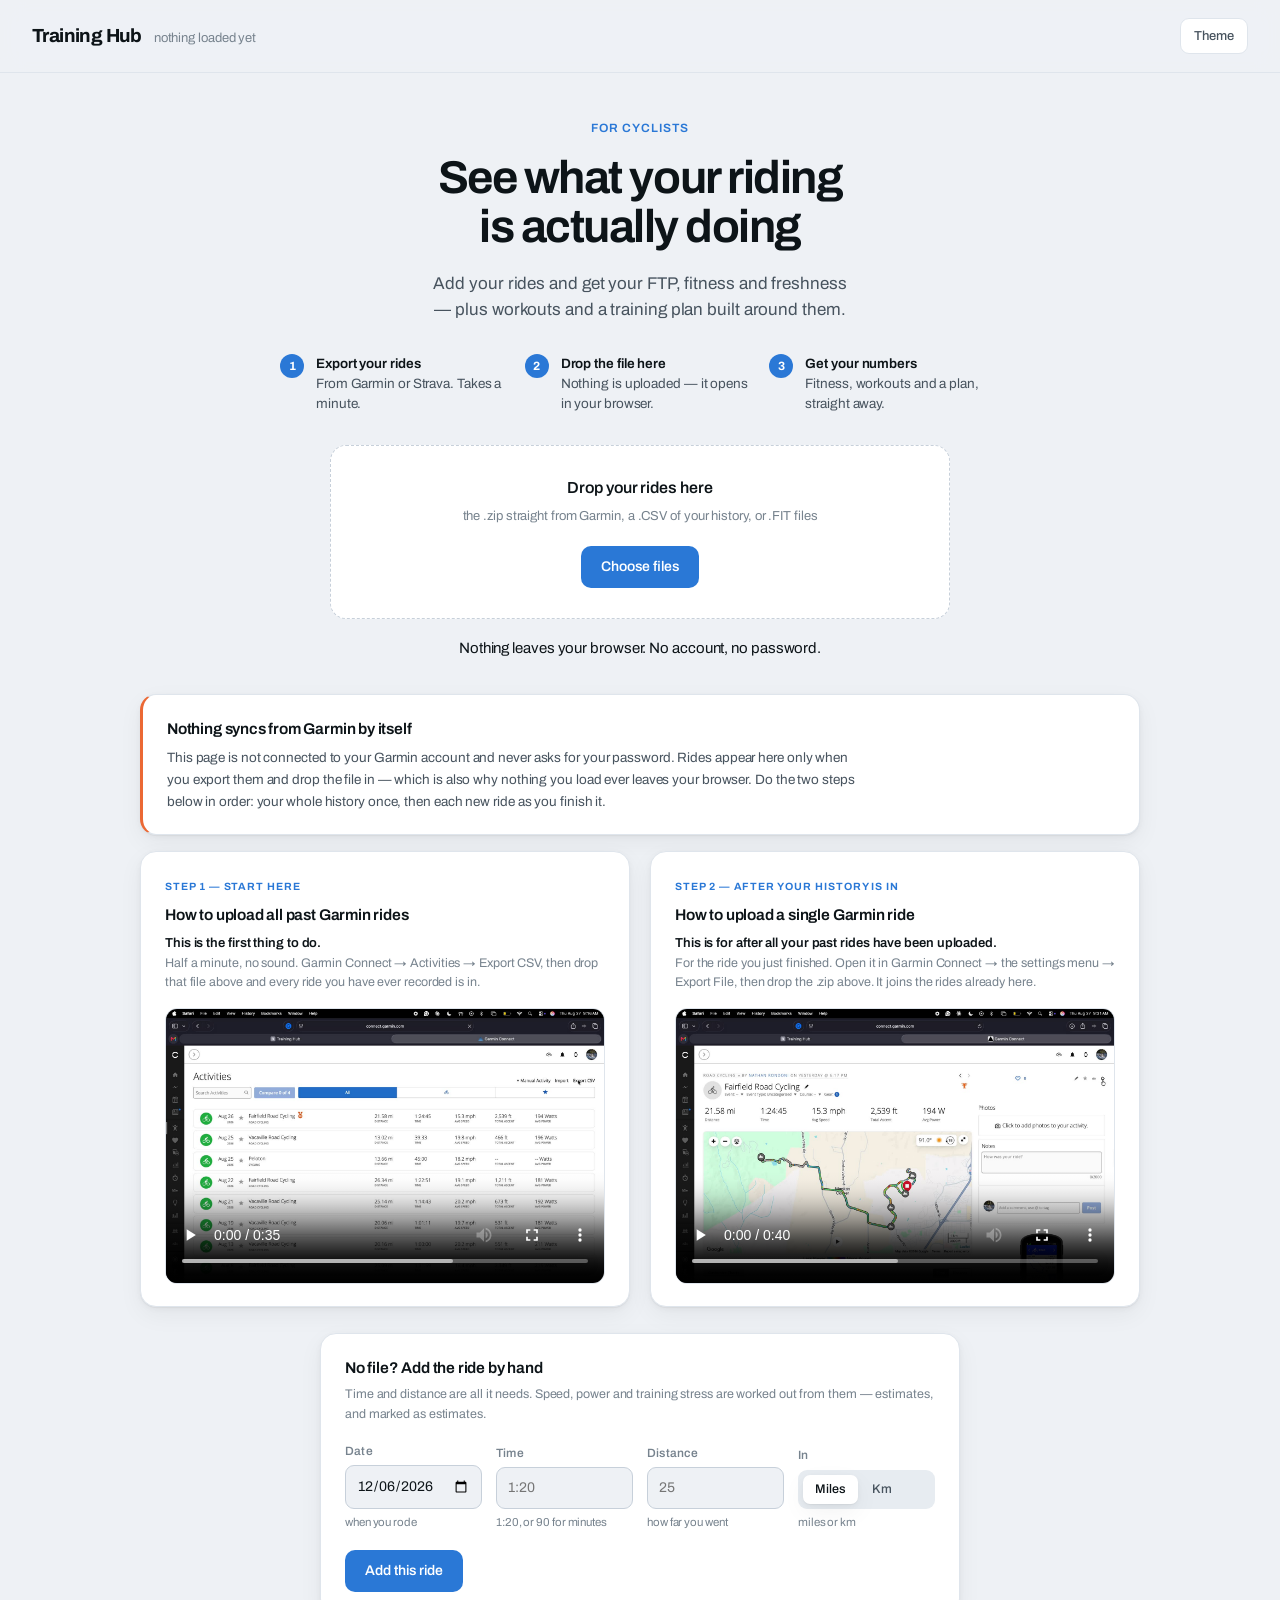
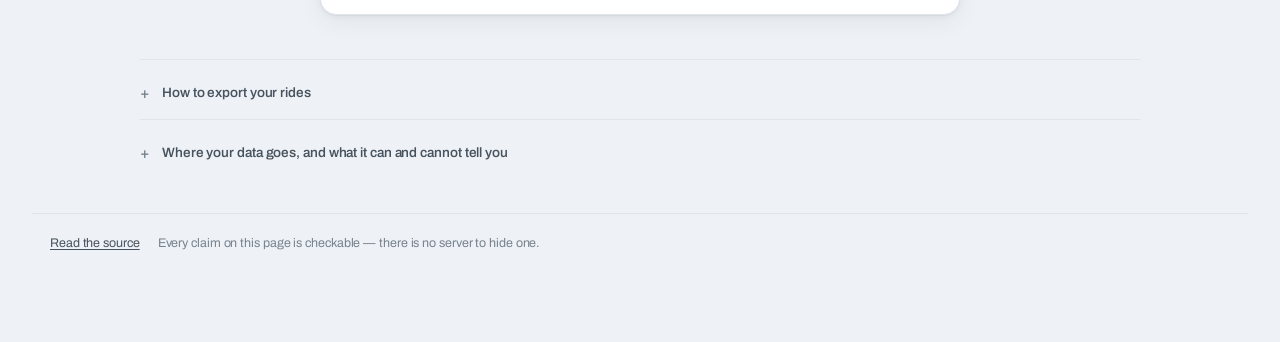
==== docs/index.html @ 090af87b "Last 7 days and VO2 max at the top, in place of fitness and average speed The headline row now reads" ====
<!doctype html>
<html lang="en">
<head>
<meta charset="utf-8">
<meta name="viewport" content="width=device-width, initial-scale=1">
<meta name="color-scheme" content="light dark">
<meta name="robots" content="noindex, nofollow">
<link rel="preconnect" href="https://fonts.googleapis.com">
<link rel="preconnect" href="https://fonts.gstatic.com" crossorigin>
<link rel="stylesheet" href="https://fonts.googleapis.com/css2?family=Archivo:wght@400;500;600;700;800&display=swap">
<title>Training Hub</title>
<style>:root {
  color-scheme: light;
  --bg:            #eef1f5;
  --surface:       #ffffff;
  --surface-2:     #e7ecf1;
  --border:        #dfe5ec;
  --border-strong: #c7d0da;
  --text:          #0d1418;
  --text-2:        #47535e;
  --text-3:        #77838e;
  --series-1:      #2a78d6;
  --series-2:      #eb6834;
  --series-3:      #1baf7a;
  --good:          #1a7f4b;
  --warn:          #b8730a;
  --crit:          #c4362f;
  --grid:          #e8e7e3;
  --shadow:        0 1px 1px rgba(13,20,24,.04), 0 2px 6px rgba(13,20,24,.04), 0 8px 24px rgba(13,20,24,.05);
  --shadow-lift:   0 2px 4px rgba(13,20,24,.06), 0 12px 32px rgba(13,20,24,.10);
  --ramp-0:  #eceae5;
  --ramp-1:  #cde2fb;
  --ramp-2:  #9ec5f4;
  --ramp-3:  #6da7ec;
  --ramp-4:  #3987e5;
  --ramp-5:  #256abf;
  --ramp-6:  #184f95;
}
@media (prefers-color-scheme: dark) {
  :root:not([data-theme="light"]) {
    color-scheme: dark;
    --bg:            #0b0f13;
    --surface:       #141a20;
    --surface-2:     #1c242b;
    --border:        #232c34;
    --border-strong: #35414b;
    --text:          #f0f5f8;
    --text-2:        #aeb9c3;
    --text-3:        #78848e;
    --series-1:      #3987e5;
    --series-2:      #d95926;
    --series-3:      #199e70;
    --good:          #35b06e;
    --warn:          #d99a2b;
    --crit:          #e66767;
    --grid:          #292928;
    --shadow:        0 1px 1px rgba(0,0,0,.30), 0 2px 6px rgba(0,0,0,.24), 0 8px 24px rgba(0,0,0,.22);
    --shadow-lift:   0 2px 4px rgba(0,0,0,.35), 0 14px 36px rgba(0,0,0,.40);
    --ramp-0:  #262625;
    --ramp-1:  #16324f;
    --ramp-2:  #184f95;
    --ramp-3:  #256abf;
    --ramp-4:  #3987e5;
    --ramp-5:  #6da7ec;
    --ramp-6:  #9ec5f4;
  }
}
:root[data-theme="dark"] {
  color-scheme: dark;
  --bg:      #0b0f13;
  --surface:     #141a20;
  --surface-2:   #1c242b;
  --border:    #232c34;
  --border-strong: #35414b;
  --text:      #f0f5f8;
  --text-2:    #aeb9c3;
  --text-3:    #78848e;
  --series-1:      #3987e5;
  --series-2:      #d95926;
  --series-3:      #199e70;
  --good:          #35b06e;
  --warn:          #d99a2b;
  --crit:          #e66767;
  --grid:          #292928;
  --shadow:        0 1px 1px rgba(0,0,0,.30), 0 2px 6px rgba(0,0,0,.24), 0 8px 24px rgba(0,0,0,.22);
    --shadow-lift:   0 2px 4px rgba(0,0,0,.35), 0 14px 36px rgba(0,0,0,.40);
  --ramp-0:  #262625;
  --ramp-1:  #16324f;
  --ramp-2:  #184f95;
  --ramp-3:  #256abf;
  --ramp-4:  #3987e5;
  --ramp-5:  #6da7ec;
  --ramp-6:  #9ec5f4;
}

* { box-sizing: border-box; }

/* Archivo carries the numbers — it has true tabular figures and real weight at
   the top end, which a page made mostly of measurements needs. The system stack
   behind it is a genuine fallback, so the page still reads correctly offline. */
body {
  margin: 0;
  background: var(--bg);
  color: var(--text);
  font-family: Archivo, ui-sans-serif, -apple-system, BlinkMacSystemFont,
               "Segoe UI", Roboto, "Helvetica Neue", Arial, sans-serif;
  font-size: 15px;
  line-height: 1.55;
  letter-spacing: -.006em;
  -webkit-font-smoothing: antialiased;
  -moz-osx-font-smoothing: grayscale;
}

/* Every figure on this page lines up in a column somewhere. */
.num, table, .value, .tile .value, .wo-stats b { font-variant-numeric: tabular-nums; }

.num { font-variant-numeric: tabular-nums; }

.wrap { max-width: 1440px; margin: 0 auto; padding: 0 32px 88px; }

/* ---------------------------------------------------------------- header */
header.top {
  position: sticky; top: 0; z-index: 20;
  background: color-mix(in srgb, var(--bg) 88%, transparent);
  backdrop-filter: saturate(1.6) blur(12px);
  border-bottom: 1px solid var(--border);
  margin-bottom: 32px;
}
.top-inner {
  max-width: 1440px; margin: 0 auto; padding: 18px 32px;
  display: flex; align-items: center; gap: 20px;
}
.brand { display: flex; align-items: baseline; gap: 12px; }
.brand h1 {
  margin: 0; font-size: 19px; font-weight: 720; letter-spacing: -.032em;
}
.brand .sub { color: var(--text-3); font-size: 13px; }
.spacer { flex: 1; }

.ghost {
  appearance: none; cursor: pointer;
  background: var(--surface); color: var(--text-2);
  border: 1px solid var(--border); border-radius: 9px;
  padding: 7px 13px; font: inherit; font-size: 13px; font-weight: 500;
  transition: background .13s ease, color .13s ease, border-color .13s ease;
}
.ghost:hover { background: var(--surface-2); color: var(--text); border-color: var(--border-strong); }

/* ---------------------------------------------------------------- cards */
.card {
  background: var(--surface);
  border: 1px solid var(--border);
  border-radius: 16px;
  box-shadow: var(--shadow);
  padding: 22px 24px;
}
.card h2 {
  margin: 0 0 3px; font-size: 13.5px; font-weight: 620;
  letter-spacing: -.008em; color: var(--text);
}
.card .hint { margin: 0 0 18px; font-size: 12.5px; line-height: 1.55; color: var(--text-3); }

.grid { display: grid; gap: 20px; }
.kpis { grid-template-columns: repeat(4, 1fr); margin-bottom: 18px; }
.main { grid-template-columns: minmax(0, 2.1fr) minmax(0, 1fr); align-items: start; }
.stack { display: grid; gap: 20px; }

@media (max-width: 1180px) {
  .kpis { grid-template-columns: repeat(2, 1fr); }
  .main { grid-template-columns: minmax(0, 1fr); }
}
@media (max-width: 700px) {
  .wrap, .top-inner { padding-left: 18px; padding-right: 18px; }
  .kpis { grid-template-columns: 1fr; }
}

/* ---------------------------------------------------------------- stat tile */
.tile { padding: 24px 26px 22px; }
.tile .label {
  font-size: 11px; font-weight: 680; letter-spacing: .11em;
  text-transform: uppercase; color: var(--text-3);
}
.tile .value {
  margin-top: 14px; font-size: 52px; line-height: .95;
  font-weight: 700; letter-spacing: -.045em;
}
.tile .value .unit {
  font-size: 17px; font-weight: 550; color: var(--text-3);
  letter-spacing: -.01em; margin-left: 5px;
}
.tile .foot { margin-top: 14px; font-size: 12.5px; color: var(--text-2); }
.delta { font-weight: 560; }
.delta.up { color: var(--good); }
.delta.down { color: var(--crit); }
.delta.flat { color: var(--text-3); }

.pill {
  display: inline-flex; align-items: center; gap: 6px;
  padding: 3px 9px; border-radius: 999px;
  font-size: 11.5px; font-weight: 570; letter-spacing: .01em;
}
.pill::before { content: ""; width: 6px; height: 6px; border-radius: 50%; background: currentColor; }
.pill.good { color: var(--good); background: color-mix(in srgb, var(--good) 12%, transparent); }
.pill.warn { color: var(--warn); background: color-mix(in srgb, var(--warn) 14%, transparent); }
.pill.crit { color: var(--crit); background: color-mix(in srgb, var(--crit) 12%, transparent); }
.pill.mute { color: var(--text-3); background: var(--surface-2); }

/* ---------------------------------------------------------------- charts */
.chart { width: 100%; display: block; overflow: visible; }
.chart text { font-family: inherit; }
.axis { font-size: 11px; fill: var(--text-3); }
.gridline { stroke: var(--grid); stroke-width: 1; }
.legend { display: flex; gap: 16px; margin-bottom: 14px; flex-wrap: wrap; }
.legend .key { display: flex; align-items: center; gap: 7px; font-size: 12.5px; color: var(--text-2); }
.legend .swatch { width: 10px; height: 10px; border-radius: 3px; }

#tip {
  position: fixed; z-index: 100; pointer-events: none; opacity: 0;
  transition: opacity .1s ease;
  background: var(--surface); color: var(--text);
  border: 1px solid var(--border-strong); border-radius: 10px;
  box-shadow: 0 4px 20px rgba(0,0,0,.16);
  padding: 9px 12px; font-size: 12.5px; line-height: 1.45;
  max-width: 260px;
}
#tip .t-title { font-weight: 620; margin-bottom: 3px; }
#tip .t-row { color: var(--text-2); display: flex; gap: 10px; justify-content: space-between; }
#tip .t-row b { color: var(--text); font-weight: 560; }

/* ---------------------------------------------------------------- heatmap */
/* ------------------------------------------------------------- calendar */
.cal-head, .cal-grid { display: grid; grid-template-columns: repeat(7, minmax(0, 1fr)); gap: 8px; }
.cal-head {
  margin-bottom: 8px;
  font-size: 10.5px; font-weight: 660; letter-spacing: .09em;
  text-transform: uppercase; color: var(--text-3); text-align: center;
}
.cal-day {
  position: relative; min-height: 78px; border-radius: 12px;
  border: 1px solid var(--border); background: var(--surface-2);
  padding: 8px 6px 10px; text-align: center;
  display: flex; flex-direction: column; align-items: center; gap: 1px;
}
.cal-day .dnum { font-size: 11.5px; font-weight: 600; color: var(--text-2); }
.cal-day .dval {
  margin-top: auto; font-size: 17px; font-weight: 690;
  letter-spacing: -.03em; color: var(--text);
}
.cal-day .dtss { font-size: 11.5px; color: var(--text-2); }
/* Three shades and a blank, each one named in the legend — the reader never
   has to work out what a colour means. */
.band-rest    { background: var(--surface-2); }
.band-easy    { background: var(--ramp-1); border-color: var(--ramp-1); }
.band-moderate{ background: var(--ramp-2); border-color: var(--ramp-2); }
.band-hard    { background: var(--ramp-3); border-color: var(--ramp-3); }
/* On a coloured day the muted greys stop being readable, so the ranking is
   carried by weight and size instead of by shade. */
.cal-day.band-easy .dnum, .cal-day.band-moderate .dnum, .cal-day.band-hard .dnum,
.cal-day.band-easy .dtss, .cal-day.band-moderate .dtss, .cal-day.band-hard .dtss {
  color: var(--text);
}
.cal-day.band-easy .dtss, .cal-day.band-moderate .dtss, .cal-day.band-hard .dtss {
  font-weight: 540;
}
.cal-day.band-rest .dval {
  margin-top: auto; font-size: 13px; font-weight: 520; color: var(--text-2);
}
.cal-day.is-future { background: none; border-style: dashed; }
.cal-day.is-future .dval { color: var(--text-3); font-size: 15px; font-weight: 500; }
.cal-day.is-future .dnum { color: var(--text-3); }
.cal-day.is-today { box-shadow: 0 0 0 2px var(--series-2); }

.cal-sum { margin: 16px 0 0; font-size: 13px; color: var(--text-2); }
.cal-sum b { color: var(--text); font-weight: 640; }
.cal-legend {
  display: flex; align-items: center; gap: 16px; flex-wrap: wrap;
  font-size: 12px; color: var(--text-3); margin-top: 10px;
}
.cal-legend .key { display: flex; align-items: center; gap: 7px; }
.cal-legend .sw {
  width: 12px; height: 12px; border-radius: 3px; border: 1px solid var(--border);
}

@media (max-width: 560px) {
  .cal-head, .cal-grid { gap: 5px; }
  .cal-day { min-height: 62px; padding: 6px 2px 8px; }
  .cal-day .dval { font-size: 14px; }
  .cal-day .dtss { font-size: 10px; }
  /* No room for the unit; the legend below still says what the number is. */
  .cal-day .dtss .u { display: none; }
}

/* ---------------------------------------------------------------- plan */
.plan-day {
  display: flex; align-items: baseline; gap: 12px;
  padding: 9px 0; border-bottom: 1px solid var(--border);
  font-size: 13.5px;
}
.plan-day:last-child { border-bottom: 0; }
.plan-day .d { color: var(--text-3); font-size: 12px; width: 62px; flex: none; }
.plan-day .w { color: var(--text-2); }
.plan-day.is-today { font-weight: 570; }
.plan-day.is-today .w, .plan-day.is-today .d { color: var(--text); }
.tag {
  font-size: 10.5px; font-weight: 600; letter-spacing: .03em; text-transform: uppercase;
  color: var(--series-1); background: color-mix(in srgb, var(--series-1) 12%, transparent);
  padding: 2px 6px; border-radius: 5px;
}

/* ---------------------------------------------------------------- table */
.controls { display: flex; gap: 8px; align-items: center; margin-bottom: 16px; flex-wrap: wrap; }
.seg { display: inline-flex; background: var(--surface-2); border-radius: 9px; padding: 3px; gap: 2px; }
.seg button {
  appearance: none; border: 0; background: transparent; cursor: pointer;
  color: var(--text-2); font: inherit; font-size: 12.5px; font-weight: 520;
  padding: 5px 12px; border-radius: 7px; transition: background .13s, color .13s;
}
.seg button:hover { color: var(--text); }
.seg button[aria-pressed="true"] { background: var(--surface); color: var(--text); box-shadow: var(--shadow); }

.tbl-wrap { overflow-x: auto; }
table { width: 100%; border-collapse: collapse; font-size: 13.5px; }
thead th {
  position: sticky; top: 0; background: var(--surface); z-index: 1;
  text-align: left; font-size: 11.5px; font-weight: 600; letter-spacing: .04em;
  text-transform: uppercase; color: var(--text-3);
  padding: 0 12px 10px; white-space: nowrap; cursor: pointer; user-select: none;
}
thead th:hover { color: var(--text); }
thead th .arrow { opacity: .45; font-size: 9px; margin-left: 3px; }
tbody td { padding: 11px 12px; border-top: 1px solid var(--border); white-space: nowrap; }
tbody tr:hover { background: var(--surface-2); }
td.r, th.r { text-align: right; }
td.name { white-space: normal; min-width: 180px; color: var(--text-2); }
.src {
  font-size: 10.5px; font-weight: 600; letter-spacing: .03em; text-transform: uppercase;
  color: var(--text-3); border: 1px solid var(--border-strong);
  padding: 1px 5px; border-radius: 4px;
}
.empty { text-align: center; padding: 56px 20px; color: var(--text-3); }
.empty code {
  background: var(--surface-2); border: 1px solid var(--border);
  padding: 2px 7px; border-radius: 6px; font-size: 12.5px;
}
footer.foot {
  margin-top: 34px; padding-top: 20px; border-top: 1px solid var(--border);
  font-size: 12.5px; color: var(--text-3);
  display: flex; gap: 18px; flex-wrap: wrap;
}
.demo {
  display: flex; align-items: flex-start; gap: 10px;
  background: color-mix(in srgb, var(--warn) 10%, var(--surface));
  border: 1px solid color-mix(in srgb, var(--warn) 34%, var(--border));
  border-radius: 12px; padding: 13px 16px; margin-bottom: 18px;
  font-size: 13.5px; color: var(--text-2); line-height: 1.5;
}
.demo strong { color: var(--text); font-weight: 600; }
.demo .dot {
  width: 7px; height: 7px; border-radius: 50%; background: var(--warn);
  flex: none; margin-top: 7px;
}
.sr {
  position: absolute; width: 1px; height: 1px; overflow: hidden;
  clip: rect(0 0 0 0); white-space: nowrap;
}

/* ---------------------------------------------------------------- import */
.intro { max-width: 720px; margin: 0 auto; }
.intro h2 {
  font-size: 26px; font-weight: 640; letter-spacing: -.025em;
  margin: 0 0 8px; text-wrap: balance;
}
.intro .lede { color: var(--text-2); font-size: 15px; margin: 0 0 28px; }

.drop {
  border: 1.5px dashed var(--border-strong); border-radius: 16px;
  background: var(--surface); padding: 30px 28px; text-align: center;
  transition: border-color .15s ease, background .15s ease;
}
.drop.over { border-color: var(--series-1); background: color-mix(in srgb, var(--series-1) 6%, var(--surface)); }
.drop .big { font-size: 16px; font-weight: 570; margin: 0 0 6px; }
.drop .small { color: var(--text-3); font-size: 13px; margin: 0 0 20px; }
input[type=file].hidden-input { display: none; }

.btn {
  appearance: none; cursor: pointer; font: inherit;
  font-size: 14px; font-weight: 560;
  background: var(--series-1); color: #fff; border: 0;
  border-radius: 10px; padding: 10px 20px;
  transition: filter .13s ease;
}
.btn:hover { filter: brightness(1.08); }
.btn:focus-visible, .ghost:focus-visible, .seg button:focus-visible,
.drop:focus-visible { outline: 2px solid var(--series-1); outline-offset: 2px; }

.howto { display: grid; grid-template-columns: 1fr 1fr; gap: 16px; margin-top: 24px; }
@media (max-width: 700px) { .howto { grid-template-columns: 1fr; } }
.howto .card { padding: 18px 20px; }
.howto h3 {
  margin: 0 0 10px; font-size: 13px; font-weight: 620;
  display: flex; align-items: center; gap: 8px;
}
.howto ol { margin: 0; padding-left: 18px; color: var(--text-2); font-size: 13px; line-height: 1.6; }
.howto a { color: var(--series-1); }

.privacy {
  margin-top: 22px; padding: 14px 18px; border-radius: 12px;
  background: var(--surface-2); border: 1px solid var(--border);
  font-size: 13px; color: var(--text-2); line-height: 1.55;
}
.privacy strong { color: var(--text); font-weight: 600; }

.detected {
  display: flex; align-items: center; gap: 14px; flex-wrap: wrap;
  background: var(--surface); border: 1px solid var(--border);
  border-radius: 12px; padding: 12px 16px; margin-bottom: 18px;
  font-size: 13px; color: var(--text-2);
}
.detected .grow { flex: 1; }
.err {
  background: color-mix(in srgb, var(--crit) 9%, var(--surface));
  border: 1px solid color-mix(in srgb, var(--crit) 32%, var(--border));
  border-radius: 12px; padding: 14px 18px; margin-top: 18px;
  font-size: 13.5px; color: var(--text-2); line-height: 1.55;
}
.err strong { color: var(--text); }

/* ----------------------------------------------------------------- tabs */
.tabs {
  display: flex; gap: 4px; margin-bottom: 22px;
  border-bottom: 1px solid var(--border);
}
.tabs button {
  appearance: none; border: 0; background: transparent; cursor: pointer;
  font: inherit; font-size: 14px; font-weight: 540; color: var(--text-3);
  padding: 10px 16px; border-bottom: 2px solid transparent;
  margin-bottom: -1px; transition: color .13s ease, border-color .13s ease;
}
.tabs button:hover { color: var(--text-2); }
.tabs button[aria-selected="true"] { color: var(--text); border-bottom-color: var(--series-1); }

/* -------------------------------------------------------------- profile */
.field { display: flex; flex-direction: column; gap: 5px; }
.field label { font-size: 12px; font-weight: 560; color: var(--text-3); letter-spacing: .02em; }
.field input, .field select, .prompt {
  font: inherit; font-size: 14px; color: var(--text);
  background: var(--bg); border: 1px solid var(--border-strong);
  border-radius: 9px; padding: 9px 11px; width: 100%;
}
.field input:focus, .field select:focus, .prompt:focus {
  outline: 2px solid var(--series-1); outline-offset: 1px; border-color: var(--series-1);
}
.field .unit-hint { font-size: 11.5px; color: var(--text-3); }
.fields { display: grid; grid-template-columns: repeat(auto-fit, minmax(120px, 1fr)); gap: 14px; }

.prompt { min-height: 76px; resize: vertical; line-height: 1.5; }
.chips { display: flex; flex-wrap: wrap; gap: 7px; margin-top: 12px; }
.chip {
  appearance: none; cursor: pointer; font: inherit; font-size: 12.5px;
  background: var(--surface-2); color: var(--text-2);
  border: 1px solid var(--border); border-radius: 999px; padding: 5px 12px;
  transition: background .13s, color .13s, border-color .13s;
}
.chip:hover { background: var(--surface); color: var(--text); border-color: var(--border-strong); }

/* ------------------------------------------------------------- workout */
.wo-head {
  display: flex; align-items: baseline; gap: 14px; flex-wrap: wrap;
  padding-bottom: 14px; margin-bottom: 16px; border-bottom: 1px solid var(--border);
}
.wo-head h3 { margin: 0; font-size: 17px; font-weight: 620; letter-spacing: -.02em; }
.wo-stats { display: flex; gap: 18px; margin-left: auto; font-size: 13px; color: var(--text-2); }
.wo-stats b { color: var(--text); font-weight: 620; }

.steps { display: flex; flex-direction: column; gap: 3px; }
.st { display: flex; align-items: center; gap: 12px; font-size: 13.5px; padding: 7px 0; }
.st .bar { height: 22px; border-radius: 4px; flex: none; min-width: 3px; }
.st .dur { width: 62px; color: var(--text-2); flex: none; }
.st .pw { width: 118px; font-weight: 560; flex: none; }
.st .lb { color: var(--text-3); }
.st.rep-head { font-weight: 620; color: var(--text); padding-top: 12px; }
.st.child { padding-left: 22px; }

.profile-strip {
  display: flex; gap: 20px; flex-wrap: wrap; align-items: center;
  font-size: 13px; color: var(--text-2);
}
.profile-strip b { color: var(--text); font-weight: 620; }
.estimate {
  font-size: 12.5px; color: var(--text-2); margin-top: 10px;
  padding: 10px 13px; background: var(--surface-2);
  border-radius: 9px; border: 1px solid var(--border);
}
.rec-why { font-size: 14px; color: var(--text); margin: 0 0 6px; }
.rec-note { font-size: 13px; color: var(--text-2); margin: 0; line-height: 1.55; }
.week-row {
  display: grid; grid-template-columns: 52px 92px 62px 62px 1fr;
  gap: 12px; align-items: center;
  padding: 10px 0; border-bottom: 1px solid var(--border); font-size: 13px;
}
.week-row:last-child { border-bottom: 0; }
.week-row.is-recovery { color: var(--text-3); }
.week-row .wk { font-weight: 620; color: var(--text); }
.week-row .sessions { display: flex; gap: 6px; flex-wrap: wrap; }
.sess {
  font-size: 11.5px; padding: 2px 8px; border-radius: 5px;
  background: var(--surface-2); border: 1px solid var(--border); color: var(--text-2);
}

/* ---------------------------------------------------------------- landing */
.landing { max-width: 1000px; margin: 0 auto; }

.fuel-note {
  border: 1px solid var(--border); border-left: 3px solid var(--ramp-3);
  border-radius: 10px; background: var(--bg); padding: 12px 14px;
  font-size: 13px; line-height: 1.55; color: var(--text-2);
}
.fuel-note strong { color: var(--text); }

/* ------------------------------------------------ fitness chart key */
.pmc-key {
  display: grid; grid-template-columns: repeat(3, minmax(0, 1fr));
  gap: 14px; margin-bottom: 18px;
}
@media (max-width: 640px) { .pmc-key { grid-template-columns: minmax(0, 1fr); gap: 10px; } }
.pk {
  border: 1px solid var(--border); border-radius: 11px;
  background: var(--bg); padding: 11px 13px 12px;
}
.pk-head { display: flex; align-items: baseline; gap: 8px; }
.pk-swatch {
  width: 11px; height: 11px; border-radius: 3px; flex: none;
  align-self: center;
}
.pk-name { font-size: 13.5px; font-weight: 620; color: var(--text); }
.pk-abbr {
  font-size: 10.5px; font-weight: 620; letter-spacing: .07em;
  text-transform: uppercase; color: var(--text-3);
}
.pk-value {
  margin-left: auto; font-size: 17px; font-weight: 680;
  letter-spacing: -.02em; color: var(--text);
}
.pk-meaning { margin: 6px 0 0; font-size: 12px; line-height: 1.5; color: var(--text-3); }

/* --------------------------------------------------------- ride today */
.ride-today { margin-bottom: 20px; padding: 24px 26px 26px; }
.rt-head { display: flex; align-items: center; gap: 10px; flex-wrap: wrap; }
.rt-head h2 { margin: 0 6px 0 0; font-size: 17px; font-weight: 660; letter-spacing: -.02em; }
.ride-today > .hint { margin: 8px 0 20px; max-width: 78ch; }

.rt-grid {
  display: grid; grid-template-columns: repeat(3, minmax(0, 1fr));
  gap: 16px; align-items: stretch;
}
@media (max-width: 900px) {
  .rt-grid { grid-template-columns: minmax(0, 1fr); }
  /* Stacked, the recommendation goes first — the middle of a row reads as the
     default, the middle of a column does not. */
  .rt-opt.recommended { order: -1; }
}

.rt-opt {
  display: flex; flex-direction: column; gap: 8px;
  border: 1px solid var(--border); border-radius: 14px;
  background: var(--bg); padding: 18px 18px 20px;
}
.rt-opt.recommended {
  border-color: var(--series-1);
  box-shadow: 0 0 0 1px var(--series-1) inset;
  background: color-mix(in srgb, var(--series-1) 5%, var(--surface));
}
.rt-tag {
  font-size: 10.5px; font-weight: 680; letter-spacing: .1em;
  text-transform: uppercase; color: var(--text-3);
}
.rt-opt.recommended .rt-tag { color: var(--series-1); }
.rt-opt h3 { margin: 0; font-size: 19px; font-weight: 660; letter-spacing: -.024em; }
.rt-meta { display: flex; gap: 8px; flex-wrap: wrap; }
.rt-blurb { margin: 2px 0 0; font-size: 13.5px; color: var(--text-2); line-height: 1.55; }
.rt-when { margin: 0; font-size: 12.5px; color: var(--text-3); line-height: 1.55; }
.rt-opt .btn, .rt-opt .ghost { margin-top: auto; align-self: flex-start; }
.rt-opt .ghost { padding: 9px 16px; font-size: 13.5px; }
.ride-today .rec-note { margin: 18px 0 0; }

/* ------------------------------------------------------ remove a ride */
th.act, td.act { width: 34px; padding-left: 0; padding-right: 4px; }
.del {
  appearance: none; cursor: pointer; font: inherit; line-height: 1;
  font-size: 17px; padding: 2px 7px 4px; border-radius: 7px;
  background: none; border: 1px solid transparent; color: var(--text-3);
  transition: background .12s, color .12s, border-color .12s;
}
tbody tr:hover .del { color: var(--text-2); border-color: var(--border); }
.del:hover, .del:focus-visible {
  color: var(--crit); border-color: var(--crit);
  background: color-mix(in srgb, var(--crit) 10%, transparent);
}
/* Visible to a screen reader, out of the way of everyone else. */
.vh {
  position: absolute; width: 1px; height: 1px; overflow: hidden;
  clip: rect(0 0 0 0); clip-path: inset(50%); white-space: nowrap;
}

/* -------------------------------------------------------- walkthrough */
.walkthroughs {
  display: grid; grid-template-columns: repeat(2, minmax(0, 1fr));
  gap: 20px; margin-top: 26px; align-items: start;
}
@media (max-width: 820px) { .walkthroughs { grid-template-columns: minmax(0, 1fr); } }
.walkthrough { min-width: 0; }
.wt-step {
  display: inline-block; margin-bottom: 8px;
  font-size: 10.5px; font-weight: 680; letter-spacing: .09em; text-transform: uppercase;
  color: var(--series-1);
}
.wt-note {
  margin: 6px 0 0; font-size: 13px; font-weight: 600; color: var(--text);
}
.no-sync {
  max-width: 1000px; margin: 26px auto 0;
  border-left: 3px solid var(--series-2);
}
.no-sync h3 { margin: 0 0 6px; font-size: 15.5px; font-weight: 620; letter-spacing: -.012em; }
.no-sync p { margin: 0; font-size: 13.5px; line-height: 1.6; color: var(--text-2); max-width: 88ch; }
.walkthroughs { margin-top: 16px; }
.walkthrough h3 {
  margin: 0 0 5px; font-size: 15.5px; font-weight: 620; letter-spacing: -.012em;
}
.walkthrough .hint { margin: 0 0 16px; }
.walkthrough video {
  display: block; width: 100%; height: auto; border-radius: 12px;
  background: var(--surface-2); border: 1px solid var(--border);
}

/* ------------------------------------------------------ manual entry */
.manual { max-width: 640px; margin: 26px auto 0; }
.manual h3 { margin: 0 0 5px; font-size: 15.5px; font-weight: 620; letter-spacing: -.012em; }
.manual .hint { margin: 0; }
.manual .fields {
  margin-top: 18px; align-items: end;
  grid-template-columns: repeat(auto-fit, minmax(128px, 1fr));
}
.manual .field .seg { padding: 5px; }
.manual-row {
  display: flex; align-items: center; gap: 16px;
  margin-top: 18px; flex-wrap: wrap;
}
.manual-note { font-size: 13.5px; color: var(--text-2); font-variant-numeric: tabular-nums; }
.manual-note.bad { color: var(--crit); }

.hero { text-align: center; padding: 14px 0 8px; }
.hero .eyebrow {
  font-size: 12px; font-weight: 620; letter-spacing: .09em;
  text-transform: uppercase; color: var(--series-1); margin: 0 0 16px;
}
.hero h2 {
  font-size: clamp(30px, 4.2vw, 46px); line-height: 1.08;
  font-weight: 660; letter-spacing: -.032em; margin: 0 auto 18px;
  max-width: 21ch; text-wrap: balance;
}
.hero .lede {
  font-size: 17px; line-height: 1.55; color: var(--text-2);
  margin: 0 auto 30px; max-width: 62ch; text-wrap: balance;
}
.hero .drop { text-align: center; max-width: 620px; margin: 0 auto; }

.assure {
  display: flex; justify-content: center; gap: 26px; flex-wrap: wrap;
  margin-top: 18px; font-size: 13px; color: var(--text-3);
}
.assure span { display: flex; align-items: center; gap: 7px; }
.assure svg { flex: none; }

.section { margin-top: 56px; }
.section > h3 {
  font-size: 12px; font-weight: 620; letter-spacing: .09em;
  text-transform: uppercase; color: var(--text-3);
  margin: 0 0 20px; padding-bottom: 12px; border-bottom: 1px solid var(--border);
}
.features { display: grid; grid-template-columns: repeat(3, 1fr); gap: 18px; }
@media (max-width: 860px) { .features { grid-template-columns: 1fr; } }
.feature { padding: 22px 24px; }
.feature h4 {
  margin: 0 0 8px; font-size: 15.5px; font-weight: 620; letter-spacing: -.015em;
}
.feature p { margin: 0 0 14px; font-size: 13.5px; line-height: 1.6; color: var(--text-2); }
.feature ul { margin: 0; padding-left: 17px; font-size: 13px; line-height: 1.75; color: var(--text-2); }
.feature li::marker { color: var(--text-3); }
.feature code {
  background: var(--surface-2); border: 1px solid var(--border);
  padding: 1px 5px; border-radius: 5px; font-size: 12px;
}

.honest { display: grid; grid-template-columns: 1fr 1fr; gap: 18px; }
@media (max-width: 860px) { .honest { grid-template-columns: 1fr; } }
.honest .card p { margin: 0; font-size: 13.5px; line-height: 1.65; color: var(--text-2); }
.honest .card p + p { margin-top: 12px; }
.honest strong { color: var(--text); font-weight: 600; }

footer.foot a { color: var(--text-2); text-decoration: underline; text-underline-offset: 2px; }
footer.foot a:hover { color: var(--text); }

/* ------------------------------------------------------------- steps */
.steps-row {
  display: grid; grid-template-columns: repeat(3, 1fr); gap: 14px;
  margin: 0 auto 30px; max-width: 720px; text-align: left;
}
@media (max-width: 700px) { .steps-row { grid-template-columns: 1fr; } }
.stepcard { display: flex; gap: 12px; align-items: flex-start; }
.stepcard .n {
  flex: none; width: 24px; height: 24px; border-radius: 50%;
  background: var(--series-1); color: #fff;
  font-size: 12px; font-weight: 700; line-height: 24px; text-align: center;
}
.stepcard .t { font-size: 13.5px; line-height: 1.5; color: var(--text-2); }
.stepcard .t b { color: var(--text); font-weight: 620; display: block; }

/* --------------------------------------------------------- disclosure */
.more {
  margin-top: 44px; border-top: 1px solid var(--border); padding-top: 8px;
}
.more summary {
  cursor: pointer; list-style: none; padding: 14px 0;
  font-size: 13.5px; font-weight: 560; color: var(--text-2);
  display: flex; align-items: center; gap: 8px;
}
.more summary::-webkit-details-marker { display: none; }
.more summary::before {
  content: "+"; font-size: 15px; color: var(--text-3); width: 14px;
}
.more[open] summary::before { content: "–"; }
.more summary:hover { color: var(--text); }
.more .inner { padding: 6px 0 22px; }

/* ------------------------------------------------------------ setup */
.setup { border-color: color-mix(in srgb, var(--series-1) 34%, var(--border)); }
.setup h2 { font-size: 16px; }
.setup .row { display: flex; gap: 14px; align-items: flex-end; flex-wrap: wrap; margin-top: 16px; }
.setup .field { min-width: 130px; }
.setup .skip, .hero .skip {
  appearance: none; background: none; border: 0; cursor: pointer;
  font: inherit; font-size: 13px; color: var(--text-3); text-decoration: underline;
  text-underline-offset: 2px; padding: 10px 2px;
}
.setup .skip:hover, .hero .skip:hover { color: var(--text-2); }

/* ------------------------------------------------------- workout totals */
.totals { margin: 18px 0 4px; }
.totals .bar {
  display: flex; height: 22px; border-radius: 6px; overflow: hidden; gap: 2px;
}
.totals .bar > div { min-width: 2px; }
.totals .grid {
  display: grid; grid-template-columns: repeat(auto-fit, minmax(96px, 1fr));
  gap: 12px; margin-top: 16px;
}
.totals .cell .k {
  font-size: 10.5px; font-weight: 680; letter-spacing: .09em;
  text-transform: uppercase; color: var(--text-3);
}
.totals .cell .v {
  font-size: 19px; font-weight: 660; letter-spacing: -.025em; margin-top: 3px;
}
.totals .cell .s { font-size: 11.5px; color: var(--text-3); margin-top: 1px; }

.course-note {
  display: flex; gap: 11px; align-items: flex-start;
  background: var(--surface-2); border: 1px solid var(--border);
  border-radius: 12px; padding: 14px 16px; margin: 18px 0 0;
  font-size: 13.5px; line-height: 1.55; color: var(--text-2);
}
.course-note b {
  color: var(--text); font-weight: 620; display: block; margin-bottom: 3px;
  font-size: 12.5px; letter-spacing: .01em;
}
.course-note .pin { flex: none; margin-top: 2px; }
</style>
</head>
<body>
<div id="tip" role="status" aria-live="polite"></div>

<header class="top">
  <div class="top-inner">
    <div class="brand">
      <h1>Training Hub</h1>
      <span class="sub" id="range-sub"></span>
    </div>
    <div class="spacer"></div>
    <button class="ghost" id="import-btn" type="button" hidden>Add rides</button>
    <button class="ghost" id="clear-btn" type="button" hidden>Clear</button>
    <button class="ghost" id="theme-btn" type="button" aria-label="Switch colour theme">Theme</button>
  </div>
</header>

<div class="wrap">
  <div id="app"></div>

  <footer class="foot">
    <span id="gen"></span>
    <span id="cli-hint" hidden>Refresh with <code>./wk sync &amp;&amp; ./wk web</code></span>
    <a id="source-link" href="https://github.com/myofamilyhealth/AI-Training-Plan-"
       target="_blank" rel="noopener">Read the source</a>
    <span id="source-note">Every claim on this page is checkable — there is no server to hide one.</span>
  </footer>
</div>

<script>/* Reading a training export in the browser.
 *
 * Garmin does not document its CSV and the columns differ between accounts, so
 * nothing here depends on column position — every field is found by matching
 * the header text against a list of aliases, and anything unrecognised is
 * ignored rather than throwing. Strava's export is handled by the same path.
 *
 * Units are the subtle part. Strava always writes metres and seconds whatever
 * your display setting says; Garmin writes whatever your account displays, and
 * never records which that was. So distance units are inferred from the size of
 * the numbers and can be overridden by hand.
 */
(function (root) {
  'use strict';

  const M_PER_MILE = 1609.344;

  /* ------------------------------------------------------------------ CSV */

  function parseCSV(text) {
    if (text.charCodeAt(0) === 0xfeff) text = text.slice(1);   // strip BOM
    const rows = [];
    let row = [], field = '', quoted = false;

    for (let i = 0; i < text.length; i++) {
      const c = text[i];
      if (quoted) {
        if (c === '"') {
          if (text[i + 1] === '"') { field += '"'; i++; }        // escaped quote
          else quoted = false;
        } else field += c;
        continue;
      }
      if (c === '"') { quoted = true; continue; }
      if (c === ',') { row.push(field); field = ''; continue; }
      if (c === '\r') continue;
      if (c === '\n') { row.push(field); rows.push(row); row = []; field = ''; continue; }
      field += c;
    }
    if (field.length || row.length) { row.push(field); rows.push(row); }
    return rows.filter(r => r.some(v => v !== ''));
  }

  /* -------------------------------------------------------------- values */

  function num(v) {
    if (v == null) return null;
    const s = String(v).replace(/,/g, '').trim();
    // Garmin writes "--" for a metric the device did not record.
    if (!s || s === '--' || s === '-') return null;
    const n = parseFloat(s);
    return Number.isFinite(n) ? n : null;
  }

  /** "1:05:23" and "45:23" are clock times; a bare number is already seconds. */
  function seconds(v) {
    if (v == null) return null;
    const s = String(v).trim();
    if (!s || s === '--') return null;
    if (s.indexOf(':') === -1) return num(s);
    const parts = s.split(':').map(p => parseFloat(p) || 0);
    if (parts.length === 3) return parts[0] * 3600 + parts[1] * 60 + parts[2];
    if (parts.length === 2) return parts[0] * 60 + parts[1];
    return null;
  }

  function parseDate(v) {
    if (!v) return null;
    const s = String(v).trim();
    // "2026-08-20 07:15:23" is not ISO until the space becomes a T.
    let d = new Date(/^\d{4}-\d{2}-\d{2} /.test(s) ? s.replace(' ', 'T') : s);
    if (isNaN(d)) d = new Date(s.replace(/-/g, '/'));           // last resort
    return isNaN(d) ? null : d;
  }

  const pad2 = n => String(n).padStart(2, '0');

  /**
   * The moment as the file wrote it, with no timezone conversion applied.
   *
   * Garmin and Strava both export the rider's own clock. Turning that into UTC
   * — which is what toISOString() does — moves an evening ride onto the next
   * day for anybody west of Greenwich and a morning ride onto the previous one
   * east of it, and the ride then shows up under a day it did not happen on.
   * So the wall clock is kept as a wall clock, with no Z on the end to invite
   * anyone to convert it.
   */
  function localISO(d) {
    if (!d || isNaN(d)) return null;
    return `${d.getFullYear()}-${pad2(d.getMonth() + 1)}-${pad2(d.getDate())}` +
           `T${pad2(d.getHours())}:${pad2(d.getMinutes())}:${pad2(d.getSeconds())}`;
  }

  /* ------------------------------------------------------------- headers */

  // Ordered: the first alias that matches a header wins, so specific patterns
  // ("Moving Time") must precede loose ones ("Time").
  const FIELDS = [
    ['start',       [/^activity date$/i, /^date$/i, /^start time/i]],
    ['name',        [/^activity name$/i, /^title$/i, /^name$/i]],
    ['type',        [/^activity type$/i, /^sport/i, /^type$/i]],
    ['distance',    [/^distance/i]],
    ['moving_s',    [/^moving time/i, /^moving duration/i]],
    ['elapsed_s',   [/^elapsed time/i, /^total time/i, /^duration/i, /^time$/i]],
    ['avg_hr',      [/^avg\.? ?hr$/i, /^average heart ?rate/i, /^avg heart ?rate/i]],
    ['max_hr',      [/^max\.? ?hr$/i, /^max(imum)? heart ?rate/i]],
    ['elevation',   [/^total ascent/i, /^elevation gain/i, /^elev gain/i, /^ascent/i]],
    ['calories',    [/^calories/i]],
    ['avg_pace',    [/^avg\.? pace/i, /^average pace/i]],
    // Cycling. Normalized Power and TSS are ordered before the looser power
    // patterns so they claim their own columns rather than being read as
    // average power.
    ['np',          [/^normali[sz]ed power/i, /^weighted average power/i, /^np\b/i]],
    ['tss',         [/^training stress score/i, /^tss\b/i, /^relative effort/i]],
    ['avg_power',   [/^avg\.? power/i, /^average watts/i, /^avg\.? watts/i, /^average power/i]],
    ['max_power',   [/^max\.? power/i, /^max watts/i, /^maximum power/i]],
    ['avg_speed_col', [/^avg\.? speed/i, /^average speed/i]],
    ['max_speed',   [/^max\.? speed/i, /^maximum speed/i]],
    ['avg_cadence', [/^avg\.? bike cadence/i, /^average cadence/i, /^avg\.? cadence/i]],
    ['intensity',   [/^intensity factor/i, /^if\b/i]],
  ];

  /** Map each canonical field to every column index whose header matches it. */
  function mapHeaders(header) {
    const map = {};
    header.forEach((raw, i) => {
      const h = String(raw).trim();
      if (!h) return;
      for (const [field, patterns] of FIELDS) {
        if (patterns.some(p => p.test(h))) {
          (map[field] = map[field] || []).push(i);
          return;                       // one column serves one field only
        }
      }
    });
    return map;
  }

  function detectSource(header) {
    const joined = header.join('|').toLowerCase();
    if (/activity id/.test(joined) && /activity date/.test(joined)) return 'strava';
    if (/avg hr|total ascent|aerobic te|avg run cadence/.test(joined)) return 'garmin';
    return /activity date/.test(joined) ? 'strava' : 'garmin';
  }

  /* --------------------------------------------------------------- units */

  /** Pick the column that actually holds a usable value for this row.
   *  Strava's export repeats "Distance" — once in kilometres, once in metres —
   *  so every candidate column is offered and the caller decides. */
  function values(row, idxs) {
    if (!idxs) return [];
    return idxs.map(i => row[i]).filter(v => v != null && String(v).trim() !== '');
  }

  /**
   * Work out what the distance column means.
   *
   * Metres are unmistakable: a median run distance in the thousands cannot be
   * miles. Telling miles from kilometres is genuinely impossible from the
   * numbers alone, so that falls back to a caller-supplied preference and is
   * reported so the UI can offer a switch.
   */
  function inferDistanceUnit(samples, preferred) {
    const clean = samples.filter(n => n != null && n > 0).sort((a, b) => a - b);
    if (!clean.length) return { unit: preferred || 'mi', certain: false };
    const median = clean[Math.floor(clean.length / 2)];
    if (median > 400) return { unit: 'm', certain: true };
    return { unit: preferred || 'mi', certain: false };
  }

  function toMetres(value, unit) {
    if (value == null) return null;
    if (unit === 'm') return value;
    if (unit === 'km') return value * 1000;
    return value * M_PER_MILE;
  }

  /* ----------------------------------------------------------- act types */

  const TYPE_MAP = {
    run: 'running', running: 'running', trailrun: 'running',
    trail_running: 'running', 'trail running': 'running',
    treadmill_running: 'running', 'treadmill running': 'running',
    'indoor running': 'running', 'track running': 'running',
    'virtual run': 'running', virtualrun: 'running', 'street running': 'running',
    ride: 'cycling', cycling: 'cycling', 'road cycling': 'cycling',
    'virtual ride': 'cycling', 'indoor cycling': 'cycling',
    'mountain biking': 'cycling', 'gravel cycling': 'cycling', biking: 'cycling',
    'e-bike ride': 'cycling', ebikeride: 'cycling',
    swim: 'swimming', swimming: 'swimming', 'pool swim': 'swimming',
    'lap swimming': 'swimming', 'open water swimming': 'swimming',
    walk: 'walking', walking: 'walking', hike: 'hiking', hiking: 'hiking',
    'strength training': 'strength', weighttraining: 'strength',
    'indoor rowing': 'rowing', rowing: 'rowing',
  };

  function canonicalType(raw) {
    if (!raw) return 'other';
    const k = String(raw).trim().toLowerCase();
    return TYPE_MAP[k] || TYPE_MAP[k.replace(/[\s_]+/g, '')] || k;
  }

  /* --------------------------------------------------------------- parse */

  function parse(text, opts) {
    opts = opts || {};
    const rows = parseCSV(text);
    if (rows.length < 2) {
      throw new Error('That file has no rows in it. Export the activity list as CSV and try again.');
    }
    const header = rows[0];
    const map = mapHeaders(header);
    if (!map.start || !map.distance) {
      throw new Error(
        'Could not find a date and a distance column. Columns seen: ' +
        header.filter(Boolean).slice(0, 12).join(', '));
    }
    const source = detectSource(header);

    // One pass to see what the distance numbers look like, then a second to
    // convert them — the unit is a property of the file, not of a row.
    const raw = rows.slice(1).map(r => {
      const d = values(r, map.distance).map(num).filter(v => v != null);
      return { row: r, distances: d };
    });
    const flat = [];
    raw.forEach(r => r.distances.forEach(d => flat.push(d)));
    const unitInfo = inferDistanceUnit(flat, opts.preferredUnit);

    const out = [];
    raw.forEach((entry, i) => {
      const r = entry.row;
      const date = parseDate(values(r, map.start)[0]);
      if (!date) return;

      // With several distance columns (Strava has two), the largest is the one
      // in metres; that is the precise figure.
      let distance = null;
      if (entry.distances.length) {
        distance = unitInfo.unit === 'm'
          ? Math.max.apply(null, entry.distances)
          : entry.distances[0];
      }
      const distance_m = toMetres(distance, unitInfo.unit);

      const movingCandidates = values(r, map.moving_s).map(seconds).filter(v => v);
      const elapsedCandidates = values(r, map.elapsed_s).map(seconds).filter(v => v);
      const moving_s = movingCandidates[0] || elapsedCandidates[0] || null;
      const elapsed_s = elapsedCandidates[0] || moving_s;

      const type = canonicalType(values(r, map.type)[0]);
      const avg_hr = num(values(r, map.avg_hr)[0]);
      const max_hr = num(values(r, map.max_hr)[0]);

      let avg_speed_mps = null;
      const speedRaw = num(values(r, map.avg_speed_col)[0]);
      if (speedRaw && unitInfo.unit === 'm') {
        avg_speed_mps = speedRaw;                    // Strava reports m/s
      } else if (distance_m && moving_s) {
        avg_speed_mps = distance_m / moving_s;
      } else {
        const paceSec = seconds(values(r, map.avg_pace)[0]);
        if (paceSec) {
          avg_speed_mps = (unitInfo.unit === 'km' ? 1000 : M_PER_MILE) / paceSec;
        }
      }

      const localStart = localISO(date);
      out.push({
        id: source + '-' + i + '-' + date.getTime(),
        source: source,
        name: values(r, map.name)[0] || '',
        type: type,
        start: localStart,
        // The day the ride was completed, straight out of the file. Nothing
        // downstream needs to work it out, so nothing downstream can get it
        // wrong.
        date: localStart.slice(0, 10),
        distance_m: distance_m,
        moving_s: moving_s,
        elapsed_s: elapsed_s,
        elevation_m: num(values(r, map.elevation)[0]),
        avg_hr: avg_hr,
        max_hr: max_hr,
        avg_watts: num(values(r, map.avg_power)[0]),
        max_watts: num(values(r, map.max_power)[0]),
        // Garmin exports its own NP and TSS for power-meter rides; both are
        // better than anything derivable from a row average, so they are kept
        // and only recomputed when absent.
        np: num(values(r, map.np)[0]),
        tss: num(values(r, map.tss)[0]),
        intensity: num(values(r, map.intensity)[0]),
        avg_cadence: num(values(r, map.avg_cadence)[0]),
        avg_speed_mps: avg_speed_mps,
        calories: num(values(r, map.calories)[0]),
      });
    });

    out.sort((a, b) => (a.start < b.start ? -1 : a.start > b.start ? 1 : 0));
    return {
      activities: out,
      source: source,
      unit: unitInfo.unit,
      unitCertain: unitInfo.certain,
      columns: header.filter(Boolean),
      matched: Object.keys(map),
      skipped: rows.length - 1 - out.length,
    };
  }

  /* ------------------------------------------------- typed by a human */

  /**
   * A duration as somebody would actually write one: "1:20", "1:20:30",
   * "90", "90min", "1h30", "1.5h".
   *
   * A bare number is minutes and a single colon is hours and minutes, because
   * this is a field for rides. Nobody enters a 90-second one, and reading "90"
   * as a minute and a half — which is what a stopwatch parser would do — is the
   * kind of wrong that gets noticed a week later in the totals.
   */
  function humanDuration(text) {
    if (text == null) return null;
    const s = String(text).trim().toLowerCase().replace(/\s+/g, ' ');
    if (!s) return null;

    if (s.indexOf(':') !== -1) {
      const parts = s.split(':');
      if (parts.length > 3 || !parts.every(p => /^\d*\.?\d*$/.test(p))) return null;
      const n = parts.map(p => parseFloat(p) || 0);
      const secs = n.length === 3 ? n[0] * 3600 + n[1] * 60 + n[2]
                                  : n[0] * 3600 + n[1] * 60;
      return secs > 0 ? Math.round(secs) : null;
    }

    // "1h30" and "1h30m" both mean the same thing, so the trailing m is optional.
    let m = s.match(/^(\d*\.?\d+) ?h(?:ours?|rs?|r)? ?(?:(\d*\.?\d+) ?m?(?:in(?:ute)?s?)?)?$/);
    if (m) return Math.round(parseFloat(m[1]) * 3600 + (parseFloat(m[2]) || 0) * 60) || null;
    m = s.match(/^(\d*\.?\d+) ?m(?:in(?:ute)?s?)?$/);
    if (m) return Math.round(parseFloat(m[1]) * 60) || null;
    m = s.match(/^(\d*\.?\d+)$/);
    if (m) return Math.round(parseFloat(m[1]) * 60) || null;
    return null;
  }

  /** A distance in the unit on screen, unless the text names its own. */
  function humanDistance(text, unit) {
    if (text == null) return null;
    const s = String(text).trim().toLowerCase().replace(/,/g, '');
    const m = s.match(/^(\d*\.?\d+) ?(mi|mile|miles|km|kms|kilometres|kilometers|k)?$/);
    if (!m) return null;
    const n = parseFloat(m[1]);
    if (!(n > 0)) return null;
    const u = m[2] || (unit === 'km' ? 'km' : 'mi');
    return u[0] === 'm' ? n * M_PER_MILE : n * 1000;
  }

  /* -------------------------------------------------------------- dedupe */

  // Two files describing the same ride never agree exactly: a watch writes the
  // moment recording started, a CSV export writes the minute the ride was
  // filed, and the distances differ by a few metres of GPS smoothing. So a
  // match is a tolerance, not an equality.
  const SAME_START_S = 150;      // 2.5 minutes apart is still the same ride
  const SAME_DISTANCE_M = 500;   // half a kilometre of disagreement is fine
  // A ride typed in by hand has a date but no clock time, so it is matched
  // against the day and a looser distance — somebody who rode 25.9 miles types
  // 25, and the file that turns up later is the same ride either way.
  const VAGUE_DISTANCE_M = 1500;
  const SCAN_MS = 36 * 3600 * 1000;   // how far back a match could possibly be

  const SOURCE_RANK = { fit: 3, garmin: 2, strava: 1, manual: 0 };

  /** How much a copy of a ride actually knows, used to pick which one to keep. */
  function richness(a) {
    let n = 0;
    if (a.streams) n += 4;
    if (a.np != null) n += 2;
    if (a.avg_watts != null) n += 1;
    if (a.avg_hr != null) n += 1;
    if (a.elevation_m != null) n += 1;
    if (a.tss != null) n += 1;
    return n;
  }
  const rank = a => (SOURCE_RANK[a.source] || 0) * 10 + richness(a);

  const startMs = a => {
    if (!a.start) return null;
    const t = new Date(a.start).getTime();
    return Number.isFinite(t) ? t : null;
  };

  /** The same ride, recorded twice? Compared as a distance in time and space
   *  rather than by a bucket, so two copies never land either side of a
   *  boundary and both survive. */
  function sameSession(a, b) {
    if (canonicalType(a.type) !== canonicalType(b.type)) return false;
    const ta = startMs(a), tb = startMs(b);
    if (ta == null || tb == null) return false;

    const vague = !!(a.manual || b.manual);
    if (vague) {
      if (a.start.slice(0, 10) !== b.start.slice(0, 10)) return false;
    } else if (Math.abs(ta - tb) > SAME_START_S * 1000) return false;

    const da = a.distance_m, db = b.distance_m;
    if (da == null || db == null) return true;   // one side cannot disagree
    return Math.abs(da - db) <= (vague
      ? Math.max(VAGUE_DISTANCE_M, da * 0.05)
      : Math.max(SAME_DISTANCE_M, da * 0.02));
  }

  // Where a value came from belongs to the copy being kept. Without this, a
  // measured ride that replaced a hand-typed one would inherit `manual: true`
  // and be treated as an estimate for the rest of its life.
  const PROVENANCE = ['id', 'source', 'manual', 'streams'];

  /** Keep every field the winner is missing. A CSV row often carries a TSS the
   *  .FIT never stored, and there is no reason to throw it away. */
  function fillGaps(keep, drop) {
    const out = Object.assign({}, keep);
    Object.keys(drop).forEach(k => {
      if (PROVENANCE.indexOf(k) !== -1) return;
      if (out[k] == null && drop[k] != null) out[k] = drop[k];
    });
    return out;
  }

  /**
   * Collapse the same session appearing more than once — across files, and
   * across separate uploads made weeks apart.
   *
   * Identical ids collapse outright; everything else is matched on when the
   * ride started and how far it went. The copy that measured the ride
   * first-hand wins, and anything only the other copy knew is folded into it.
   */
  function dedupe(activities) {
    const byId = new Map(), rest = [], loose = [];
    activities.forEach(a => {
      if (a.id != null && a.id !== '') {
        const k = a.source + '|' + a.id;
        const cur = byId.get(k);
        if (!cur) byId.set(k, a);
        else byId.set(k, rank(a) > rank(cur) ? fillGaps(a, cur) : fillGaps(cur, a));
      } else rest.push(a);
    });

    const candidates = [...byId.values()].concat(rest)
      .filter(a => { if (startMs(a) == null) { loose.push(a); return false; } return true; })
      .sort((a, b) => startMs(a) - startMs(b));

    const kept = [];
    candidates.forEach(a => {
      // Sorted by time, so only the tail of the list can still be within
      // tolerance — no need to rescan a season of rides for every new one.
      for (let i = kept.length - 1; i >= 0; i--) {
        if (startMs(a) - startMs(kept[i]) > SCAN_MS) break;
        if (sameSession(a, kept[i])) {
          kept[i] = rank(a) > rank(kept[i]) ? fillGaps(a, kept[i]) : fillGaps(kept[i], a);
          return;
        }
      }
      kept.push(a);
    });
    return kept.concat(loose);
  }

  const api = { parseCSV, parse, dedupe, sameSession, canonicalType, localISO,
                humanDuration, humanDistance, seconds, num, parseDate,
                inferDistanceUnit, mapHeaders, detectSource, M_PER_MILE };
  if (typeof module !== 'undefined' && module.exports) module.exports = api;
  else root.Importer = api;
})(typeof self !== 'undefined' ? self : this);

/* Reading a .zip in the browser, without a library.
 *
 * Garmin hands you a zip when you export a ride, and Strava's archive is a zip
 * too. Asking someone to unzip it first is a step that should not exist.
 *
 * Only what a training export needs is implemented: locate the central
 * directory, read each entry's local header, and inflate. Decompression uses
 * the browser's own DecompressionStream, so there is still no dependency here.
 */
(function (root) {
  'use strict';

  const EOCD = 0x06054b50;          // end of central directory
  const CDFH = 0x02014b50;          // central directory file header
  const LFH  = 0x04034b50;          // local file header

  function isZip(buffer) {
    if (!buffer || buffer.byteLength < 4) return false;
    const v = new DataView(buffer);
    // "PK\003\004" for a normal archive, "PK\005\006" for an empty one.
    const sig = v.getUint32(0, true);
    return sig === LFH || sig === EOCD || sig === 0x08074b50;
  }

  /** Find the end-of-central-directory record, scanning back past any comment. */
  function findEOCD(view) {
    const max = Math.min(view.byteLength, 66000);   // 64K comment limit + record
    for (let i = view.byteLength - 22; i >= view.byteLength - max && i >= 0; i--) {
      if (view.getUint32(i, true) === EOCD) return i;
    }
    return -1;
  }

  function listEntries(buffer) {
    const view = new DataView(buffer);
    const eocd = findEOCD(view);
    if (eocd < 0) throw new Error('That zip file looks damaged — its directory is missing.');

    const count = view.getUint16(eocd + 10, true);
    let pos = view.getUint32(eocd + 16, true);
    const decoder = new TextDecoder();
    const out = [];

    for (let i = 0; i < count; i++) {
      if (view.getUint32(pos, true) !== CDFH) break;
      const method = view.getUint16(pos + 10, true);
      const compSize = view.getUint32(pos + 20, true);
      const size = view.getUint32(pos + 24, true);
      const nameLen = view.getUint16(pos + 28, true);
      const extraLen = view.getUint16(pos + 30, true);
      const commentLen = view.getUint16(pos + 32, true);
      const localAt = view.getUint32(pos + 42, true);
      const name = decoder.decode(new Uint8Array(buffer, pos + 46, nameLen));
      out.push({ name, method, compSize, size, localAt });
      pos += 46 + nameLen + extraLen + commentLen;
    }
    return out;
  }

  /** The bytes of one entry, still compressed. */
  function rawBytes(buffer, entry) {
    const view = new DataView(buffer);
    if (view.getUint32(entry.localAt, true) !== LFH) {
      throw new Error(`Could not read ${entry.name} out of that zip.`);
    }
    const nameLen = view.getUint16(entry.localAt + 26, true);
    const extraLen = view.getUint16(entry.localAt + 28, true);
    const start = entry.localAt + 30 + nameLen + extraLen;
    return new Uint8Array(buffer, start, entry.compSize);
  }

/* ------------------------------------------------------------- inflate */

  /**
   * A raw DEFLATE decoder, used when the browser has no usable
   * DecompressionStream.
   *
   * Safari only gained 'deflate-raw' in version 17, and a zip that will not
   * open is the whole upload failing — worth about a hundred lines to not
   * depend on it. RFC 1951: fixed and dynamic Huffman blocks, plus stored.
   */
  function inflateRaw(input) {
    let pos = 0, bit = 0;
    const out = [];

    const readBit = () => {
      const b = (input[pos] >> bit) & 1;
      if (++bit === 8) { bit = 0; pos++; }
      return b;
    };
    const readBits = n => {
      let v = 0;
      for (let i = 0; i < n; i++) v |= readBit() << i;
      return v;
    };

    /** Canonical Huffman: lengths in, a {counts, symbols} decoder out. */
    const buildTree = lengths => {
      const counts = new Array(16).fill(0);
      lengths.forEach(l => { if (l) counts[l]++; });
      const offsets = new Array(16).fill(0);
      for (let i = 1; i < 15; i++) offsets[i + 1] = offsets[i] + counts[i];
      const symbols = new Array(lengths.length).fill(0);
      lengths.forEach((l, s) => { if (l) symbols[offsets[l]++] = s; });
      return { counts, symbols };
    };

    const decode = tree => {
      let code = 0, first = 0, index = 0;
      for (let len = 1; len <= 15; len++) {
        code |= readBit();
        const count = tree.counts[len];
        if (code - first < count) return tree.symbols[index + (code - first)];
        index += count;
        first = (first + count) << 1;
        code <<= 1;
      }
      throw new Error('That zip is corrupt — its compressed data could not be read.');
    };

    const LEN_BASE = [3,4,5,6,7,8,9,10,11,13,15,17,19,23,27,31,35,43,51,59,67,83,99,115,131,163,195,227,258];
    const LEN_EXTRA = [0,0,0,0,0,0,0,0,1,1,1,1,2,2,2,2,3,3,3,3,4,4,4,4,5,5,5,5,0];
    const DIST_BASE = [1,2,3,4,5,7,9,13,17,25,33,49,65,97,129,193,257,385,513,769,1025,1537,2049,3073,4097,6145,8193,12289,16385,24577];
    const DIST_EXTRA = [0,0,0,0,1,1,2,2,3,3,4,4,5,5,6,6,7,7,8,8,9,9,10,10,11,11,12,12,13,13];

    let fixedLit = null, fixedDist = null;

    for (;;) {
      const last = readBit();
      const type = readBits(2);

      if (type === 0) {                       // stored
        if (bit) { bit = 0; pos++; }
        const len = input[pos] | (input[pos + 1] << 8);
        pos += 4;                             // length + its complement
        for (let i = 0; i < len; i++) out.push(input[pos++]);
      } else {
        let litTree, distTree;
        if (type === 1) {                     // fixed Huffman
          if (!fixedLit) {
            const l = new Array(288);
            for (let i = 0; i < 144; i++) l[i] = 8;
            for (let i = 144; i < 256; i++) l[i] = 9;
            for (let i = 256; i < 280; i++) l[i] = 7;
            for (let i = 280; i < 288; i++) l[i] = 8;
            fixedLit = buildTree(l);
            fixedDist = buildTree(new Array(30).fill(5));
          }
          litTree = fixedLit; distTree = fixedDist;
        } else if (type === 2) {              // dynamic Huffman
          const hlit = readBits(5) + 257;
          const hdist = readBits(5) + 1;
          const hclen = readBits(4) + 4;
          const order = [16,17,18,0,8,7,9,6,10,5,11,4,12,3,13,2,14,1,15];
          const clLengths = new Array(19).fill(0);
          for (let i = 0; i < hclen; i++) clLengths[order[i]] = readBits(3);
          const clTree = buildTree(clLengths);

          const lengths = [];
          while (lengths.length < hlit + hdist) {
            const sym = decode(clTree);
            if (sym < 16) lengths.push(sym);
            else if (sym === 16) {
              const prev = lengths[lengths.length - 1];
              const n = readBits(2) + 3;
              for (let i = 0; i < n; i++) lengths.push(prev);
            } else if (sym === 17) {
              const n = readBits(3) + 3;
              for (let i = 0; i < n; i++) lengths.push(0);
            } else {
              const n = readBits(7) + 11;
              for (let i = 0; i < n; i++) lengths.push(0);
            }
          }
          litTree = buildTree(lengths.slice(0, hlit));
          distTree = buildTree(lengths.slice(hlit));
        } else {
          throw new Error('That zip uses a compression this page cannot read.');
        }

        for (;;) {
          const sym = decode(litTree);
          if (sym === 256) break;
          if (sym < 256) { out.push(sym); continue; }
          const li = sym - 257;
          const length = LEN_BASE[li] + readBits(LEN_EXTRA[li]);
          const di = decode(distTree);
          const dist = DIST_BASE[di] + readBits(DIST_EXTRA[di]);
          const from = out.length - dist;
          for (let i = 0; i < length; i++) out.push(out[from + i]);
        }
      }
      if (last) break;
    }
    return new Uint8Array(out);
  }

  /** True only if the browser can actually construct a raw-deflate stream.
   *  Safari has DecompressionStream from 16.4 but no 'deflate-raw' until 17,
   *  so the presence of the class proves nothing. */
  let nativeRaw = null;
  function hasNativeRawDeflate() {
    if (nativeRaw !== null) return nativeRaw;
    try {
      /* eslint-disable no-new */
      new DecompressionStream('deflate-raw');
      nativeRaw = true;
    } catch (e) {
      nativeRaw = false;
    }
    return nativeRaw;
  }

  async function inflate(bytes) {
    if (typeof DecompressionStream !== 'undefined' && hasNativeRawDeflate()) {
      try {
        const stream = new Blob([bytes]).stream()
          .pipeThrough(new DecompressionStream('deflate-raw'));
        return new Uint8Array(await new Response(stream).arrayBuffer());
      } catch (e) {
        // Fall through to the built-in decoder rather than failing the upload.
      }
    }
    return inflateRaw(bytes);
  }

  /**
   * Pull the training files out of an archive.
   *
   * Directories, Apple resource forks and anything that is not a ride are
   * skipped rather than reported as errors — a Strava archive is mostly things
   * this page has no use for.
   */
  async function extract(buffer, opts) {
    opts = opts || {};
    const wanted = opts.match || /\.(fit|csv|tcx|gpx)$/i;
    const entries = listEntries(buffer).filter(e =>
      !e.name.endsWith('/') &&
      !e.name.startsWith('__MACOSX/') &&
      !e.name.split('/').pop().startsWith('.') &&
      wanted.test(e.name));

    if (!entries.length) {
      throw new Error(
        'No ride files inside that zip. Looking for .fit or .csv — if this is a ' +
        'Strava archive, activities.csv is the one to load.');
    }

    const out = [];
    for (const entry of entries.slice(0, opts.limit || 200)) {
      const raw = rawBytes(buffer, entry);
      let bytes;
      if (entry.method === 0) bytes = raw;                    // stored
      else if (entry.method === 8) bytes = await inflate(raw); // deflate
      else continue;                                          // anything exotic
      out.push({
        name: entry.name.split('/').pop(),
        bytes: bytes,
        buffer: bytes.buffer.slice(bytes.byteOffset, bytes.byteOffset + bytes.byteLength),
      });
    }
    if (!out.length) {
      throw new Error('That zip uses a compression this page cannot read.');
    }
    return out;
  }

  const api = { isZip, listEntries, extract };
  if (typeof module !== 'undefined' && module.exports) module.exports = api;
  else root.Zip = api;
})(typeof self !== 'undefined' ? self : this);

/* Reading a .FIT file in the browser.
 *
 * This is where the real numbers come from. A CSV carries one row per ride —
 * an average, maybe a normalized power someone else computed. A .FIT carries
 * the whole recording, usually a sample per second, which is what actually
 * supports a power curve, a true normalized power, and an FTP taken from a
 * measured twenty minutes instead of guessed at from an average.
 *
 * Only the parts needed for that are decoded: the file header, the definition
 * and data records, and the record/session/file_id messages. Everything else
 * is skipped by length, which keeps this small and tolerant of the fields any
 * given head unit happens to write.
 */
(function (root) {
  'use strict';

  // FIT counts seconds from 1989-12-31, not 1970.
  const FIT_EPOCH_OFFSET = 631065600;

  // base type -> [size in bytes, reader name, "invalid" sentinel]
  const BASE_TYPES = {
    0x00: [1, 'getUint8', 0xff],          // enum
    0x01: [1, 'getInt8', 0x7f],
    0x02: [1, 'getUint8', 0xff],
    0x83: [2, 'getInt16', 0x7fff],
    0x84: [2, 'getUint16', 0xffff],
    0x85: [4, 'getInt32', 0x7fffffff],
    0x86: [4, 'getUint32', 0xffffffff],
    0x07: [1, 'getUint8', 0x00],          // string, handled bytewise
    0x88: [4, 'getFloat32', null],
    0x89: [8, 'getFloat64', null],
    0x0a: [1, 'getUint8', 0x00],
    0x8b: [2, 'getUint16', 0x0000],
    0x8c: [4, 'getUint32', 0x00000000],
    0x0d: [1, 'getUint8', 0xff],          // byte
    0x8e: [8, null, null],                // sint64 — skipped
    0x8f: [8, null, null],
    0x90: [8, null, null],
  };

  const RECORD = 20, SESSION = 18, FILE_ID = 0, ACTIVITY = 34;

  // Only the fields this page uses; the rest are stepped over.
  const RECORD_FIELDS = {
    3: ['heart_rate', 1, 0], 4: ['cadence', 1, 0], 5: ['distance', 100, 0],
    6: ['speed', 1000, 0], 7: ['power', 1, 0], 2: ['altitude', 5, 500],
    73: ['speed', 1000, 0], 78: ['altitude', 5, 500], 253: ['timestamp', 1, 0],
  };
  const SESSION_FIELDS = {
    2: ['start_time', 1, 0], 5: ['sport', 1, 0], 7: ['total_elapsed_time', 1000, 0],
    8: ['total_timer_time', 1000, 0], 9: ['total_distance', 100, 0],
    11: ['total_calories', 1, 0], 14: ['avg_speed', 1000, 0], 15: ['max_speed', 1000, 0],
    16: ['avg_heart_rate', 1, 0], 17: ['max_heart_rate', 1, 0],
    20: ['avg_power', 1, 0], 21: ['max_power', 1, 0], 22: ['total_ascent', 1, 0],
    34: ['normalized_power', 1, 0], 35: ['training_stress_score', 10, 0],
    36: ['intensity_factor', 1000, 0], 254: ['message_index', 1, 0],
  };
  // The activity message is the only place a .FIT says what time it was where
  // the rider was. Everything else in the file is UTC, and a ride that started
  // at 7pm in Colorado is filed on the following day without this.
  const ACTIVITY_FIELDS = {
    253: ['timestamp', 1, 0], 5: ['local_timestamp', 1, 0],
  };
  const SPORTS = { 0: 'other', 1: 'running', 2: 'cycling', 5: 'swimming', 11: 'walking', 17: 'hiking' };

  function parse(buffer) {
    const view = new DataView(buffer);
    if (buffer.byteLength < 14) throw new Error('That file is too small to be a .FIT recording.');

    const headerSize = view.getUint8(0);
    const dataSize = view.getUint32(4, true);
    const magic = String.fromCharCode(view.getUint8(8), view.getUint8(9),
                                      view.getUint8(10), view.getUint8(11));
    if (magic !== '.FIT') throw new Error('That is not a .FIT file — its header is missing the .FIT marker.');

    const end = Math.min(headerSize + dataSize, buffer.byteLength);
    let pos = headerSize;
    const definitions = {};
    const records = [];
    const sessions = [];
    let fileTime = null;
    let activity = null;

    while (pos < end) {
      const header = view.getUint8(pos++);

      // A compressed-timestamp record reuses the previous definition and packs
      // a 5-bit time offset into the header.
      const compressed = (header & 0x80) !== 0;
      const localType = compressed ? (header >> 5) & 0x03 : header & 0x0f;

      if (!compressed && (header & 0x40)) {
        // Definition message.
        pos++;                                        // reserved
        const littleEndian = view.getUint8(pos++) === 0;
        const globalNum = view.getUint16(pos, littleEndian); pos += 2;
        const fieldCount = view.getUint8(pos++);
        const fields = [];
        for (let i = 0; i < fieldCount; i++) {
          fields.push({ num: view.getUint8(pos), size: view.getUint8(pos + 1),
                        type: view.getUint8(pos + 2) });
          pos += 3;
        }
        let devFields = [];
        if (header & 0x20) {
          const devCount = view.getUint8(pos++);
          for (let i = 0; i < devCount; i++) {
            devFields.push({ size: view.getUint8(pos + 1) });
            pos += 3;
          }
        }
        definitions[localType] = { globalNum, littleEndian, fields, devFields };
        continue;
      }

      const def = definitions[localType];
      if (!def) break;                                // data before its definition

      const out = {};
      const map = def.globalNum === RECORD ? RECORD_FIELDS
                : def.globalNum === SESSION ? SESSION_FIELDS
                : def.globalNum === ACTIVITY ? ACTIVITY_FIELDS : null;

      def.fields.forEach(f => {
        const spec = BASE_TYPES[f.type];
        const entry = map ? map[f.num] : null;
        if (!spec || !spec[1] || !entry) { pos += f.size; return; }

        const [size, reader, invalid] = spec;
        // Arrays are declared by a size larger than the base type; only the
        // first element is ever needed here.
        let value;
        try { value = view[reader](pos, def.littleEndian); }
        catch (e) { pos += f.size; return; }
        pos += f.size;
        if (invalid != null && value === invalid) return;

        const [name, scale, offset] = entry;
        out[name] = value / scale - offset;
      });
      def.devFields.forEach(f => { pos += f.size; });

      if (def.globalNum === RECORD) records.push(out);
      else if (def.globalNum === SESSION) sessions.push(out);
      else if (def.globalNum === ACTIVITY && !activity) activity = out;
      else if (def.globalNum === FILE_ID && out.timestamp) fileTime = out.timestamp;
    }

    if (!records.length && !sessions.length) {
      throw new Error('No ride data could be read out of that .FIT file.');
    }
    return buildActivity(records, sessions, fileTime, activity);
  }

  function fitTimeToISO(t) {
    if (t == null) return null;
    return new Date((t + FIT_EPOCH_OFFSET) * 1000).toISOString();
  }

  /**
   * How far the rider's clock was from UTC, in seconds.
   *
   * The activity message carries the same moment twice, once in UTC and once
   * as the watch displayed it; the difference is the offset that was in force
   * that day, daylight saving and all. Files without the message fall back to
   * zero, which is what this code did before it knew any better.
   */
  function utcOffset(activity) {
    if (!activity || activity.local_timestamp == null || activity.timestamp == null) return 0;
    const diff = activity.local_timestamp - activity.timestamp;
    // Real offsets run from -12h to +14h. Anything else is a broken file.
    if (!Number.isFinite(diff) || Math.abs(diff) > 14 * 3600) return 0;
    return Math.round(diff / 900) * 900;                  // quarter-hour zones
  }

  /** A FIT timestamp as the wall clock the rider actually rode by: no zone
   *  suffix, because the whole point is that it is not being converted. */
  function fitTimeToLocalISO(t, offsetS) {
    if (t == null) return null;
    return new Date((t + FIT_EPOCH_OFFSET + (offsetS || 0)) * 1000)
      .toISOString().slice(0, 19);
  }

  /** Turn the decoded messages into the same activity shape the CSV path
   *  produces, plus the streams a CSV can never carry. */
  function buildActivity(records, sessions, fileTime, activity) {
    const s = sessions[0] || {};
    const power = records.map(r => (r.power == null ? 0 : r.power));
    const hasPower = power.some(p => p > 0);
    const hr = records.map(r => r.heart_rate || null);
    const cadence = records.map(r => r.cadence || null);
    const speed = records.map(r => r.speed || null);

    // The day a ride belongs to is the day the rider rode it. FIT records are
    // UTC, so an evening ride west of Greenwich lands on tomorrow unless the
    // file's own offset is applied first.
    const offsetS = utcOffset(activity);
    const startFit = s.start_time != null ? s.start_time
                   : ((records[0] || {}).timestamp != null ? records[0].timestamp : fileTime);
    const start = fitTimeToLocalISO(startFit, offsetS);
    const moving = s.total_timer_time || s.total_elapsed_time || records.length;

    const np = hasPower ? normalizedPower(power) : null;

    return {
      id: 'fit-' + (start || Date.now()),
      source: 'fit',
      name: null,
      type: SPORTS[s.sport] || 'cycling',
      start: start,
      // The calendar day it was completed, settled here once so nothing
      // downstream has to convert a timezone to work it out.
      date: start ? start.slice(0, 10) : null,
      utc_start: fitTimeToISO(startFit),
      utc_offset_s: offsetS,
      distance_m: s.total_distance || null,
      moving_s: moving,
      elapsed_s: s.total_elapsed_time || moving,
      elevation_m: s.total_ascent || null,
      avg_hr: s.avg_heart_rate || avg(hr),
      max_hr: s.max_heart_rate || null,
      avg_watts: s.avg_power || (hasPower ? Math.round(avg(power)) : null),
      max_watts: s.max_power || (hasPower ? Math.max.apply(null, power) : null),
      // A normalized power computed from the stream beats one copied out of a
      // summary, so ours wins when we have the samples to do it.
      np: np || s.normalized_power || null,
      tss: s.training_stress_score || null,
      intensity: s.intensity_factor || null,
      avg_cadence: s.avg_cadence || avg(cadence),
      avg_speed_mps: s.avg_speed || avg(speed) ||
        (s.total_distance && moving ? s.total_distance / moving : null),
      calories: s.total_calories || null,
      // The part that only a .FIT can give.
      streams: hasPower ? { power: power, seconds: records.length } : null,
      samples: records.length,
    };
  }

  function avg(list) {
    const clean = list.filter(v => v != null && v > 0);
    return clean.length ? clean.reduce((a, b) => a + b, 0) / clean.length : null;
  }

  /**
   * Normalized power: a 30-second rolling average, raised to the fourth power,
   * averaged, then the fourth root. The fourth power is what makes surges cost
   * more than their duration suggests, which is the whole point of the metric.
   */
  function normalizedPower(power) {
    if (power.length < 30) return null;
    let sum = 0;
    const rolled = [];
    for (let i = 0; i < power.length; i++) {
      sum += power[i];
      if (i >= 30) sum -= power[i - 30];
      if (i >= 29) rolled.push(sum / 30);
    }
    if (!rolled.length) return null;
    const fourth = rolled.reduce((t, v) => t + Math.pow(v, 4), 0) / rolled.length;
    return Math.round(Math.pow(fourth, 0.25));
  }

  // The durations a rider actually talks about.
  const CURVE_DURATIONS = [1, 5, 15, 30, 60, 120, 300, 480, 600, 1200, 1800, 3600];

  /**
   * Mean maximal power: for each duration, the best average the rider held for
   * that long anywhere in the ride. A prefix sum makes each window O(n), so the
   * whole curve is cheap even for a long ride.
   */
  function powerCurve(power, durations) {
    durations = durations || CURVE_DURATIONS;
    const n = power.length;
    if (!n) return [];
    const prefix = new Float64Array(n + 1);
    for (let i = 0; i < n; i++) prefix[i + 1] = prefix[i] + power[i];

    const out = durations.filter(d => d <= n).map(d => {
      let best = 0;
      for (let i = 0; i + d <= n; i++) {
        const mean = (prefix[i + d] - prefix[i]) / d;
        if (mean > best) best = mean;
      }
      return { seconds: d, watts: best };
    });

    // Enforce a non-increasing curve.
    //
    // The raw window statistic can rise with duration: a ride with a dip in the
    // middle of a long effort can average more over ten minutes than over any
    // eight minutes inside it. As a *statistic* that is correct, but this curve
    // is read as an ability — the best you can hold for a given time — and
    // holding 216 W for ten minutes plainly means you can hold at least that
    // for eight. Walking back from the longest duration and taking the running
    // maximum is the convention, and it errs in the safe direction.
    for (let i = out.length - 2; i >= 0; i--) {
      if (out[i].watts < out[i + 1].watts) out[i].watts = out[i + 1].watts;
    }
    return out.map(p => ({ seconds: p.seconds, watts: Math.round(p.watts) }));
  }

  /** Merge curves from several rides, keeping the best at each duration. */
  function mergeCurves(curves) {
    const best = new Map();
    curves.forEach(curve => curve.forEach(p => {
      const cur = best.get(p.seconds);
      if (!cur || p.watts > cur.watts) best.set(p.seconds, p);
    }));
    return [...best.values()].sort((a, b) => a.seconds - b.seconds);
  }

  /**
   * FTP from a measured twenty minutes, at the conventional 95%.
   *
   * This is the real thing rather than the CSV estimate: it comes from the best
   * continuous twenty minutes in the recording, not from a ride average that
   * includes every coast and traffic light.
   */
  function ftpFromCurve(curve) {
    const twenty = curve.find(p => p.seconds === 1200);
    if (twenty) return { ftp: Math.round(twenty.watts * 0.95), from: '20 min', watts: twenty.watts };
    const hour = curve.find(p => p.seconds === 3600);
    if (hour) return { ftp: hour.watts, from: '60 min', watts: hour.watts };
    return null;
  }

  /** Seconds spent in each power zone — the real distribution, sample by
   *  sample, rather than a whole ride dropped into one bucket. */
  /**
   * Seconds spent in each power zone.
   *
   * Takes zones in either shape: Cycling.ZONES states its bounds as fractions
   * of FTP in `hi`, while Cycling.zones(ftp) resolves them to watts and keeps
   * the fractions in `hiPct`. Reading only `hiPct` meant a bare ZONES table
   * compared every sample against undefined, fell through to the last zone,
   * and reported a whole ride as neuromuscular.
   */
  function zoneSeconds(power, ftp, zones) {
    if (!ftp) return null;
    const tops = zones.map(z => (z.hiPct != null ? z.hiPct : z.hi));
    const out = zones.map(() => 0);
    power.forEach(w => {
      if (w <= 0) { out[0] += 1; return; }
      const pct = w / ftp;
      for (let i = 0; i < zones.length; i++) {
        if (pct <= tops[i] || i === zones.length - 1) { out[i] += 1; break; }
      }
    });
    return out;
  }

  const api = { parse, powerCurve, mergeCurves, ftpFromCurve, normalizedPower,
                utcOffset, fitTimeToLocalISO,
                zoneSeconds, CURVE_DURATIONS, fitTimeToISO };
  if (typeof module !== 'undefined' && module.exports) module.exports = api;
  else root.Fit = api;
})(typeof self !== 'undefined' ? self : this);

/* The same training maths as hub/analyze.py, in the browser.
 *
 * Kept deliberately in step with the Python: the CLI and the web page must not
 * disagree about your acute:chronic ratio. The test suite runs both over the
 * same activities and compares.
 */
(function (root) {
  'use strict';

  const M_PER_MILE = 1609.344;
  const DAY = 86400000;

  const pad2 = n => String(n).padStart(2, '0');

  /**
   * The calendar day a session was completed, as the file recorded it.
   *
   * Activities carry `date` from the importer, the .FIT parser and the manual
   * form alike, so no timezone conversion happens here — a 7pm ride stays on
   * the day it was ridden instead of moving to tomorrow. Older stored payloads
   * have only `start`; its first ten characters are that same day.
   */
  const dayStr = a => a.date || (a.start ? String(a.start).slice(0, 10) : null);

  // Days are compared as UTC midnights: same-length days, no daylight saving
  // to trip over, and never converted back to anybody's wall clock.
  const dayOf = a => {
    const k = dayStr(a);
    if (!k) return null;
    const d = new Date(k + 'T00:00:00Z');
    return isNaN(d) ? null : d;
  };
  const dayKey = d => d.toISOString().slice(0, 10);
  /** Now, reduced to the viewer's own calendar day. */
  const startOfToday = d => new Date(
    `${d.getFullYear()}-${pad2(d.getMonth() + 1)}-${pad2(d.getDate())}T00:00:00Z`);

  function hrReserveFraction(hr, restHr, maxHr) {
    const span = Math.max(maxHr - restHr, 1);
    return Math.min(Math.max((hr - restHr) / span, 0), 1);
  }

  /** One session's load: Banister TRIMP with heart rate, a duration-times-
   *  intensity estimate without it — so a strapless run still counts. */
  function trainingLoad(a, restHr, maxHr) {
    restHr = restHr == null ? 50 : restHr;
    maxHr = maxHr == null ? 190 : maxHr;
    const minutes = (a.moving_s || 0) / 60;
    if (minutes <= 0) return 0;

    if (a.avg_hr) {
      const f = hrReserveFraction(a.avg_hr, restHr, maxHr);
      return Math.round(minutes * f * 0.64 * Math.exp(1.92 * f) * 10) / 10;
    }
    const speed = a.avg_speed_mps || 0;
    const easy = M_PER_MILE / 600;                       // a 10:00/mi jog
    const intensity = speed ? Math.min(Math.max(speed / easy, 0.5), 2) : 1;
    return Math.round(minutes * intensity * 10) / 10;
  }

  function dailyLoad(activities, restHr, maxHr) {
    const out = {};
    activities.forEach(a => {
      const d = dayOf(a);
      if (!d) return;
      const k = dayKey(d);
      out[k] = (out[k] || 0) + trainingLoad(a, restHr, maxHr);
    });
    return out;
  }

  function acwr(activities, restHr, maxHr, today) {
    today = startOfToday(today || new Date());
    const loads = dailyLoad(activities, restHr, maxHr);
    let acute = 0, chronic28 = 0;
    Object.keys(loads).forEach(k => {
      const age = Math.round((today - new Date(k + 'T00:00:00Z')) / DAY);
      if (age >= 0 && age < 7) acute += loads[k];
      if (age >= 0 && age < 28) chronic28 += loads[k];
    });
    const chronic = chronic28 / 4;
    const ratio = chronic > 0 ? acute / chronic : null;

    let verdict;
    if (ratio == null) verdict = 'not enough history yet';
    else if (ratio < 0.8) verdict = 'detraining or a deliberate down week';
    else if (ratio <= 1.3) verdict = 'sustainable';
    else if (ratio <= 1.5) verdict = 'ramping fast — watch for niggles';
    else verdict = 'spike — high injury risk';

    return {
      acute_7d: Math.round(acute * 10) / 10,
      chronic_weekly_avg: Math.round(chronic * 10) / 10,
      ratio: ratio == null ? null : Math.round(ratio * 100) / 100,
      verdict: verdict,
    };
  }

  function mondayOf(d) {
    const m = new Date(Date.UTC(d.getUTCFullYear(), d.getUTCMonth(), d.getUTCDate()));
    const wd = (m.getUTCDay() + 6) % 7;                  // Monday = 0
    m.setUTCDate(m.getUTCDate() - wd);
    return m;
  }

  function weekly(activities, weeks, restHr, maxHr, today) {
    today = startOfToday(today || new Date());
    const thisMonday = mondayOf(today);
    const buckets = new Map();
    for (let i = weeks - 1; i >= 0; i--) {
      const m = new Date(thisMonday.getTime() - i * 7 * DAY);
      buckets.set(dayKey(m), {
        week: dayKey(m), distance_m: 0, moving_s: 0, load: 0,
        elevation_m: 0, count: 0,
      });
    }
    activities.forEach(a => {
      const d = dayOf(a);
      if (!d) return;
      const b = buckets.get(dayKey(mondayOf(d)));
      if (!b) return;
      b.count += 1;
      b.distance_m += a.distance_m || 0;
      b.moving_s += a.moving_s || 0;
      b.elevation_m += a.elevation_m || 0;
      b.load += trainingLoad(a, restHr, maxHr);
    });
    return [...buckets.values()];
  }

  /** How much running is genuinely easy. The line is 76% of heart-rate reserve;
   *  sessions with no heart rate are reported apart rather than guessed at. */
  function easyHardSplit(activities, restHr, maxHr) {
    restHr = restHr == null ? 50 : restHr;
    maxHr = maxHr == null ? 190 : maxHr;
    let easy = 0, hard = 0, unknown = 0;
    activities.forEach(a => {
      if (a.type !== 'running') return;
      const s = a.moving_s || 0;
      if (!a.avg_hr) unknown += s;
      else if (hrReserveFraction(a.avg_hr, restHr, maxHr) < 0.76) easy += s;
      else hard += s;
    });
    const known = easy + hard;
    return {
      easy_pct: known ? Math.round((1000 * easy / known)) / 10 : null,
      hard_pct: known ? Math.round((1000 * hard / known)) / 10 : null,
      easy_time: fmtDuration(easy),
      hard_time: fmtDuration(hard),
      unmeasured_time: fmtDuration(unknown),
      note: known ? null : 'no heart-rate data in this range',
    };
  }

  const BANDS = [['5k', 4800, 5400], ['10k', 9600, 10800],
                 ['half', 20500, 21800], ['marathon', 41500, 43500]];

  function bests(activities, imperial) {
    const out = {};
    activities.forEach(a => {
      if (a.type !== 'running') return;
      const dist = a.distance_m || 0, secs = a.moving_s || 0;
      if (!dist || !secs) return;
      BANDS.forEach(([label, lo, hi]) => {
        if (dist < lo || dist > hi) return;
        const speed = dist / secs;
        if (!out[label] || speed > out[label]._speed) {
          out[label] = {
            _speed: speed, date: dayKey(dayOf(a)), name: a.name,
            time: fmtDuration(secs), speed_text: fmtSpeed(speed, imperial),
          };
        }
      });
    });
    Object.values(out).forEach(v => delete v._speed);
    return out;
  }

  /** Speed per heartbeat on easy runs: recent half of the window against the
   *  older half. Noisy under about a dozen runs, so it says so instead. */
  function fitnessTrend(activities, days, today) {
    days = days || 90;
    today = startOfToday(today || new Date());
    const cutoff = today.getTime() - days * DAY;
    const pts = [];
    activities.forEach(a => {
      const d = dayOf(a);
      if (!d || d.getTime() < cutoff || a.type !== 'running') return;
      if (a.avg_hr && a.avg_speed_mps && (a.moving_s || 0) > 1200) {
        pts.push([d.getTime(), a.avg_speed_mps / a.avg_hr]);
      }
    });
    if (pts.length < 6) {
      return { samples: pts.length,
               status: 'need at least 6 heart-rate runs over 20 min in this window' };
    }
    pts.sort((x, y) => x[0] - y[0]);
    const mid = Math.floor(pts.length / 2);
    const older = pts.slice(0, mid).reduce((s, p) => s + p[1], 0) / mid;
    const recent = pts.slice(mid).reduce((s, p) => s + p[1], 0) / (pts.length - mid);
    const change = 100 * (recent - older) / older;
    return {
      samples: pts.length,
      change_pct: Math.round(change * 10) / 10,
      direction: change > 1.5 ? 'improving' : change < -1.5 ? 'declining' : 'flat',
      note: 'speed per heartbeat on easy runs; higher is fitter',
    };
  }

  /* ------------------------------------------------------------ formatting */

  function fmtDuration(seconds) {
    seconds = Math.round(seconds || 0);
    const h = Math.floor(seconds / 3600);
    const m = Math.floor((seconds % 3600) / 60);
    const s = seconds % 60;
    const pad = n => String(n).padStart(2, '0');
    return h ? `${h}:${pad(m)}:${pad(s)}` : `${m}:${pad(s)}`;
  }

  /**
   * A date as it is written: month, day, year.
   *
   * Formatted out of the digits rather than through a Date, because putting a
   * day through a Date and back is exactly how a ride ends up on the wrong one.
   */
  function fmtDate(iso) {
    if (!iso) return '';
    const [y, m, d] = String(iso).slice(0, 10).split('-');
    return (y && m && d) ? `${pad2(m)}/${pad2(d)}/${y}` : String(iso);
  }

  /** Month and day alone, for an axis tick with no room for a year. */
  function fmtDayMonth(iso) {
    if (!iso) return '';
    const [, m, d] = String(iso).slice(0, 10).split('-');
    return (m && d) ? `${Number(m)}/${Number(d)}` : String(iso);
  }

  /** Speed the way a cyclist reads it. A cyclist thinks in mph, not in minutes
   *  per mile — pace is a runner's unit, and this is a bike site. */
  function fmtSpeed(mps, imperial) {
    if (!mps || mps <= 0) return '';
    const v = mps * (imperial ? 2.236936 : 3.6);
    return `${(Math.round(v * 10) / 10).toFixed(1)} ${imperial ? 'mph' : 'km/h'}`;
  }

  function fmtPace(mps, imperial) {
    if (!mps || mps <= 0) return '';
    const per = imperial ? M_PER_MILE : 1000;
    // Round to whole seconds BEFORE splitting: rounding the remainder instead
    // turns 239.999 s into "3:60" rather than "4:00".
    const total = Math.round(per / mps);
    const m = Math.floor(total / 60), s = total % 60;
    return `${m}:${String(s).padStart(2, '0')}/${imperial ? 'mi' : 'km'}`;
  }

  /**
   * Distance ridden in a window of days ending today.
   *
   * Live, from whatever day it is asked about — unlike the totals baked into a
   * payload, which are computed when a file is imported and then frozen. A
   * headline number that stopped moving a fortnight ago is worse than no
   * headline number.
   */
  function distanceIn(activities, opts) {
    opts = opts || {};
    const days = opts.days || 7;
    const back = opts.endingDaysAgo || 0;
    const divisor = opts.unit === 'km' ? 1000 : M_PER_MILE;
    const today = opts.today ? new Date(String(opts.today).slice(0, 10) + 'T00:00:00Z')
                             : startOfToday(new Date());
    let metres = 0, rides = 0, seconds = 0;
    (activities || []).forEach(a => {
      const key = dayStr(a);
      if (!key) return;
      const age = Math.round((today - new Date(key + 'T00:00:00Z')) / DAY);
      if (age < back || age >= back + days) return;
      metres += a.distance_m || 0;
      seconds += a.moving_s || 0;
      rides += 1;
    });
    return {
      distance: Math.round((metres / divisor) * 10) / 10,
      seconds: seconds, rides: rides,
    };
  }

  /* --------------------------------------------------------------- payload */

  /** Build exactly the shape the page renders, so an imported file and a
   *  `./wk web` build are interchangeable. */
  function buildPayload(activities, opts) {
    opts = opts || {};
    const restHr = opts.restHr == null ? 50 : opts.restHr;
    const maxHr = opts.maxHr == null ? 190 : opts.maxHr;
    const imperial = opts.unit !== 'km';
    const unit = imperial ? 'mi' : 'km';
    const divisor = imperial ? M_PER_MILE : 1000;
    const today = startOfToday(opts.today || new Date());
    const weeksBack = opts.weeks || 16;

    const thisMonday = dayKey(mondayOf(today));
    const weeklyRows = weekly(activities, weeksBack, restHr, maxHr, today).map(w => ({
      week: w.week,
      distance: Math.round((w.distance_m / divisor) * 100) / 100,
      hours: Math.round((w.moving_s / 3600) * 100) / 100,
      load: Math.round(w.load * 10) / 10,
      count: w.count,
      partial: w.week === thisMonday,
    }));

    const rows = activities.map(a => {
      const speed = a.avg_speed_mps || 0;
      return {
        id: a.id, date: dayKey(dayOf(a)), name: a.name || '', type: a.type || 'other',
        source: a.source,
        distance: Math.round(((a.distance_m || 0) / divisor) * 100) / 100,
        seconds: Math.round(a.moving_s || 0),
        duration: fmtDuration(a.moving_s || 0),
        speed_text: speed ? fmtSpeed(speed, imperial) : '',
        speed: Math.round(speed * 10000) / 10000,
        hr: a.avg_hr ? Math.round(a.avg_hr) : null,
        elevation: Math.round(a.elevation_m || 0),
        load: trainingLoad(a, restHr, maxHr),
      };
    }).sort((a, b) => (a.date < b.date ? 1 : a.date > b.date ? -1 : 0));

    const inWindow = (a, days) => {
      const d = dayOf(a);
      return d && (today - d) >= 0 && (today - d) < days * DAY;
    };
    const sumDist = days => activities.filter(a => inWindow(a, days))
      .reduce((s, a) => s + (a.distance_m || 0), 0) / divisor;
    const last7 = sumDist(7);
    const prev14 = activities.filter(a => {
      const d = dayOf(a);
      if (!d) return false;
      const age = (today - d) / DAY;
      return age >= 7 && age < 14;
    }).reduce((s, a) => s + (a.distance_m || 0), 0) / divisor;

    return {
      generated: new Date().toISOString(),
      // Kept so the cycling views can work from real values rather than
      // re-deriving them from rounded display rows.
      raw: activities,
      unit: unit,
      today: dayKey(today),
      totals: {
        activities: activities.length,
        last7: Math.round(last7 * 10) / 10,
        prev7: Math.round(prev14 * 10) / 10,
        first: rows.length ? rows[rows.length - 1].date : null,
      },
      weekly: weeklyRows,
      activities: rows,
      acwr: acwr(activities, restHr, maxHr, today),
      split: easyHardSplit(activities, restHr, maxHr),
      trend: fitnessTrend(activities, 90, today),
      bests: bests(activities, imperial),
      plan: null,
      demo_note: opts.demoNote || null,
    };
  }

  const api = { trainingLoad, dailyLoad, acwr, weekly, easyHardSplit, bests,
                fitnessTrend, buildPayload, fmtDuration, fmtPace, fmtSpeed, fmtDate, fmtDayMonth, mondayOf,
                distanceIn };
  if (typeof module !== 'undefined' && module.exports) module.exports = api;
  else root.Analytics = api;
})(typeof self !== 'undefined' ? self : this);

/* Cycling metrics: power, not pace.
 *
 * A word on what a CSV can and cannot support. These exports carry one row per
 * ride — an average, a normalized power, sometimes a TSS — never the
 * second-by-second stream. So a true mean-maximal power curve is impossible
 * here, and nothing below pretends otherwise: every derived figure says what it
 * came from, and FTP is an estimate the rider is expected to correct.
 */
(function (root) {
  'use strict';

  /* ------------------------------------------------------- power zones */

  // Coggan's seven, as percentages of FTP.
  const ZONES = [
    { n: 1, key: 'recovery',  name: 'Active recovery', lo: 0,    hi: 0.55 },
    { n: 2, key: 'endurance', name: 'Endurance',       lo: 0.56, hi: 0.75 },
    { n: 3, key: 'tempo',     name: 'Tempo',           lo: 0.76, hi: 0.90 },
    { n: 4, key: 'threshold', name: 'Threshold',       lo: 0.91, hi: 1.05 },
    { n: 5, key: 'vo2max',    name: 'VO2 max',         lo: 1.06, hi: 1.20 },
    { n: 6, key: 'anaerobic', name: 'Anaerobic',       lo: 1.21, hi: 1.50 },
    { n: 7, key: 'neuro',     name: 'Neuromuscular',   lo: 1.51, hi: 2.50 },
  ];

  function zones(ftp) {
    return ZONES.map(z => ({
      n: z.n, key: z.key, name: z.name,
      lo: Math.round(z.lo * ftp), hi: Math.round(z.hi * ftp),
      loPct: z.lo, hiPct: z.hi,
    }));
  }

  function zoneFor(watts, ftp) {
    if (!ftp || !watts) return null;
    const pct = watts / ftp;
    for (const z of ZONES) if (pct <= z.hi) return z;
    return ZONES[ZONES.length - 1];
  }

  /* -------------------------------------------------------------- FTP */

  const isRide = a => a.type === 'cycling';
  /** A ride whose power was recorded rather than inferred from its speed. */
  const isMeasured = a => isRide(a) && !a.manual;

  /** Best power a ride sustained. Garmin's own NP is preferred where present —
   *  it is computed from the stream we do not have. */
  function ridePower(a) {
    return a.np || a.avg_watts || null;
  }

  /**
   * Estimate FTP from the hardest sustained rides in the file.
   *
   * A ~60 minute effort is roughly FTP by definition; a ~20 minute one is
   * conventionally taken at 95%. Both windows are checked and the higher
   * estimate wins. This is a starting point, not a test result — ride averages
   * include coasting, so it usually reads low.
   */
  function estimateFTP(activities) {
    const windows = [
      { lo: 1200, hi: 2100, factor: 0.95, label: '20-35 min effort' },
      { lo: 3000, hi: 5400, factor: 1.00, label: '50-90 min effort' },
    ];
    let best = null;
    activities.filter(isMeasured).forEach(a => {
      const p = ridePower(a);
      const secs = a.moving_s || 0;
      if (!p || !secs) return;
      windows.forEach(w => {
        if (secs < w.lo || secs > w.hi) return;
        const est = p * w.factor;
        if (!best || est > best.ftp) {
          best = {
            ftp: Math.round(est), from: w.label, date: (a.start || '').slice(0, 10),
            name: a.name, watts: Math.round(p), source: a.np ? 'normalized power' : 'average power',
          };
        }
      });
    });
    return best;
  }

  /* ------------------------------------------------- a ride typed by hand */

  // A road bike, a rider on the hoods, dry tarmac, sea level. Every one of
  // these is an assumption, which is exactly why what comes out is labelled an
  // estimate wherever it is shown.
  const BIKE_KG = 9;              // bike, bottles, tools, what is in your pockets
  const DEFAULT_RIDER_KG = 75;
  const CRR = 0.006;              // ordinary tyres on ordinary roads
  const CDA = 0.36;               // m², a rider moving between hoods and drops
  const RHO = 1.226;              // kg/m³ at sea level, 15 °C
  const DRIVETRAIN = 0.97;
  const G = 9.80665;

  /**
   * Average power from speed, by physics rather than by guesswork.
   *
   * Rolling resistance is linear in speed and air drag is cubic, so the split
   * between them changes completely between a 15 km/h potter and a 40 km/h
   * chaingang — which is what makes this worth doing properly instead of
   * multiplying hours by a constant.
   *
   * It cannot know about wind, drafting, position or surface, so it reads a
   * shade low for a solo rider into a headwind and high for one in a bunch.
   * Treat it as the right order of magnitude, not as a power meter.
   */
  function estimatePower(opts) {
    opts = opts || {};
    const secs = opts.seconds || 0;
    const dist = opts.distance_m || 0;
    if (secs <= 0 || dist <= 0) return null;

    const v = dist / secs;                                   // m/s
    const mass = (opts.weightKg || DEFAULT_RIDER_KG) + BIKE_KG;
    const rolling = CRR * mass * G * v;
    const aero = 0.5 * RHO * CDA * v * v * v;
    // Climbing is only counted when the rider told us about it. What goes up
    // comes back down, but not for free: descending returns less than the climb
    // took, which is why gross ascent still costs power over a loop.
    const climb = opts.elevation_m ? (mass * G * opts.elevation_m * 0.5) / secs : 0;
    return Math.round((rolling + aero + climb) / DRIVETRAIN);
  }

  /**
   * Turn a duration and a distance into an activity the rest of the site can
   * read, filling in everything else.
   *
   * Marked `manual` so nothing downstream mistakes the estimate for a
   * measurement: it is kept out of FTP estimation and the power profile, and
   * its stress score says where it came from.
   */
  function manualRide(opts) {
    opts = opts || {};
    const secs = Math.round(opts.seconds || 0);
    const dist = opts.distance_m || 0;
    if (secs <= 0 || dist <= 0) return null;

    const start = opts.start || ((opts.date || todayLocal()) + 'T12:00:00');
    const watts = estimatePower({ seconds: secs, distance_m: dist,
                                  weightKg: opts.weightKg,
                                  elevation_m: opts.elevation_m });
    return {
      id: 'manual-' + start,
      source: 'manual',
      manual: true,
      name: opts.name || 'Manual ride',
      type: 'cycling',
      start: start,
      date: start.slice(0, 10),
      distance_m: dist,
      moving_s: secs,
      elapsed_s: secs,
      elevation_m: opts.elevation_m || null,
      avg_hr: null,
      avg_watts: watts,
      np: null,
      tss: null,
      avg_speed_mps: dist / secs,
    };
  }

  /* ----------------------------------------------------- effort scoring */

  function intensityFactor(a, ftp) {
    if (a.intensity) return a.intensity;
    const p = ridePower(a);
    return (p && ftp) ? p / ftp : null;
  }

  /**
   * Training Stress Score for one ride.
   *
   * Garmin's own figure is used when the file has it. Otherwise the standard
   * formula is applied to whatever power we do have; failing that a
   * heart-rate estimate keeps rides from a bike with no power meter in the
   * picture, flagged so the two are never confused.
   */
  function rideTSS(a, ftp, restHr, maxHr) {
    if (a.tss) return { tss: a.tss, basis: 'file' };

    const secs = a.moving_s || 0;
    if (!secs) return { tss: 0, basis: 'none' };

    const np = ridePower(a);
    if (np && ftp) {
      const IF = np / ftp;
      return { tss: Math.round((secs * np * IF) / (ftp * 3600) * 100 * 10) / 10,
               basis: a.manual ? 'estimated from speed'
                    : (a.np ? 'power' : 'average power') };
    }
    if (a.avg_hr && maxHr) {
      // hrTSS: an hour at threshold heart rate is 100 points, scaled by the
      // square of the reserve fraction so hard hours count for much more.
      const frac = Math.min(Math.max((a.avg_hr - restHr) / Math.max(maxHr - restHr, 1), 0), 1);
      return { tss: Math.round((secs / 3600) * 100 * Math.pow(frac / 0.85, 2) * 10) / 10,
               basis: 'heart rate' };
    }
    return { tss: Math.round((secs / 3600) * 40), basis: 'duration only' };
  }

  /* ------------------------------------------------- the last two weeks */

  // Four states, because a fortnight of riding read at a glance is a question
  // with four useful answers. The boundaries are the ones coaches already use:
  // under 50 TSS is a day that costs you nothing, 100 is a hard day, and an
  // hour at threshold — the definition of 100 — sits exactly on the line.
  const BANDS = [
    { key: 'rest',     label: 'Day off',  max: 0 },
    { key: 'easy',     label: 'Easy',     max: 50,  note: 'under 50' },
    { key: 'moderate', label: 'Moderate', max: 100, note: '50 to 99' },
    { key: 'hard',     label: 'Hard',     max: Infinity, note: '100 and up' },
  ];

  function bandFor(tss) {
    if (!(tss > 0)) return BANDS[0];
    return BANDS.find(b => tss < b.max) || BANDS[BANDS.length - 1];
  }

  const isoDay = d => d.toISOString().slice(0, 10);
  /** Today where the rider is, not in UTC. */
  const todayLocal = () => {
    const d = new Date(), p = n => String(n).padStart(2, '0');
    return `${d.getFullYear()}-${p(d.getMonth() + 1)}-${p(d.getDate())}`;
  };
  /** The day a ride was completed, as recorded — never re-derived from a
   *  timestamp, which is how an evening ride ends up on tomorrow. */
  const rideDay = a => a.date || (a.start ? String(a.start).slice(0, 10) : null);
  const asDate = v => (v instanceof Date ? new Date(v.getTime())
                     : new Date(String(v).length === 10 ? v + 'T00:00:00Z' : v));

  /**
   * The last two weeks as calendar days — every day, ridden or not.
   *
   * Whole Monday-to-Sunday weeks, so the columns of a calendar line up and a
   * Saturday is always under a Saturday. That runs past today in the current
   * week; those days come back flagged `future` rather than as false rest days,
   * because a Friday that has not happened yet is not a day off.
   */
  function recentDays(activities, opts) {
    opts = opts || {};
    const weeks = opts.weeks || 2;
    const today = opts.today ? asDate(opts.today) : new Date();
    const todayKey = isoDay(today);

    const start = new Date(today.getTime());
    start.setUTCDate(start.getUTCDate() - ((start.getUTCDay() + 6) % 7)   // this Monday
                                        - (weeks - 1) * 7);

    const byDay = new Map();
    (activities || []).forEach(a => {
      const k = rideDay(a);
      if (!k) return;
      if (!byDay.has(k)) byDay.set(k, []);
      byDay.get(k).push(a);
    });

    const out = [];
    for (let i = 0; i < weeks * 7; i++) {
      const d = new Date(start.getTime());
      d.setUTCDate(d.getUTCDate() + i);
      const key = isoDay(d);
      const rides = byDay.get(key) || [];
      let tss = 0, seconds = 0, distance = 0, estimated = false;
      rides.forEach(r => {
        const t = rideTSS(r, opts.ftp, opts.restHr, opts.maxHr);
        tss += t.tss;
        if (t.basis !== 'file' && t.basis !== 'power') estimated = true;
        seconds += r.moving_s || 0;
        distance += r.distance_m || 0;
      });
      tss = Math.round(tss);
      out.push({
        date: key,
        weekday: i % 7,
        week: Math.floor(i / 7),
        rides: rides,
        tss: tss,
        seconds: seconds,
        distance_m: distance,
        estimated: estimated,
        band: bandFor(tss).key,
        today: key === todayKey,
        future: key > todayKey,
      });
    }
    return out;
  }

  /** What the fortnight came to, for the line under the calendar. */
  function daysSummary(days) {
    const past = days.filter(d => !d.future);
    const ridden = past.filter(d => d.rides.length);
    return {
      rides: past.reduce((n, d) => n + d.rides.length, 0),
      days: ridden.length,
      rest: past.length - ridden.length,
      seconds: past.reduce((n, d) => n + d.seconds, 0),
      tss: past.reduce((n, d) => n + d.tss, 0),
      distance_m: past.reduce((n, d) => n + d.distance_m, 0),
      estimated: past.some(d => d.estimated),
    };
  }

  /* ------------------------------------------------- fitness & fatigue */

  /**
   * The performance management chart: fitness, fatigue and form.
   *
   * CTL is an exponentially weighted 42-day average of daily TSS, ATL the same
   * over 7 days, and form is yesterday's CTL minus yesterday's ATL — the
   * standard construction. Rest days count as zero, which is the point of it.
   */
  function pmc(activities, opts) {
    opts = opts || {};
    const ftp = opts.ftp, restHr = opts.restHr || 50, maxHr = opts.maxHr || 190;
    const daily = {};
    activities.forEach(a => {
      const day = rideDay(a);
      if (!day) return;
      daily[day] = (daily[day] || 0) + rideTSS(a, ftp, restHr, maxHr).tss;
    });

    const days = Object.keys(daily).sort();
    if (!days.length) return { series: [], today: null };

    const start = new Date(days[0] + 'T00:00:00Z');
    const end = opts.today || new Date();
    const series = [];
    let ctl = 0, atl = 0;
    for (let t = start.getTime(); t <= end.getTime(); t += 86400000) {
      const key = new Date(t).toISOString().slice(0, 10);
      const tss = daily[key] || 0;
      const form = ctl - atl;                       // yesterday's values
      ctl += (tss - ctl) / 42;
      atl += (tss - atl) / 7;
      series.push({
        date: key, tss: Math.round(tss * 10) / 10,
        ctl: Math.round(ctl * 10) / 10,
        atl: Math.round(atl * 10) / 10,
        form: Math.round(form * 10) / 10,
      });
    }
    const last = series[series.length - 1];
    return { series: series, today: last, verdict: formVerdict(last.form) };
  }

  /** What today's form number means for what to ride. */
  function formVerdict(form) {
    if (form == null) return { label: 'unknown', kind: 'mute', advice: '' };
    if (form > 20) return { label: 'very fresh', kind: 'good',
      advice: 'Well rested — arguably detrained. A hard session or a race is well within you.' };
    if (form > 5) return { label: 'fresh', kind: 'good',
      advice: 'Rested and ready. Good day for intervals or an event.' };
    if (form >= -10) return { label: 'neutral', kind: 'mute',
      advice: 'Balanced. Normal training, hard or easy, both fine.' };
    if (form >= -30) return { label: 'building', kind: 'warn',
      advice: 'Carrying real fatigue — which is where fitness comes from. Keep easy days easy.' };
    return { label: 'deep fatigue', kind: 'crit',
      advice: 'Heavily loaded. Recovery or endurance only until this comes back up.' };
  }

  /* ------------------------------------------------------------- rider */

  function wattsPerKg(ftp, kg) {
    return (ftp && kg) ? Math.round((ftp / kg) * 100) / 100 : null;
  }

  /**
   * VO2 max estimate, via the ACSM leg-ergometry equation
   * (VO2 mL/kg/min = 10.8 x watts / kg + 7 + 3.5), evaluated at the power a
   * rider can hold for about five minutes — near 120% of FTP.
   *
   * It is an estimate from a formula, not a lab measurement, and it moves
   * with FTP and weight alone.
   */
  function vo2maxEstimate(ftp, kg) {
    if (!ftp || !kg) return null;
    const vo2Power = ftp * 1.2;
    return Math.round(((10.8 * vo2Power / kg) + 10.5) * 10) / 10;
  }

  function vo2Rating(vo2, age, sex) {
    if (!vo2) return null;
    // Broad population bands; useful for orientation, not diagnosis.
    const male = sex !== 'female';
    const bands = male
      ? [['superior', 55], ['excellent', 49], ['good', 43], ['fair', 37], ['poor', 0]]
      : [['superior', 49], ['excellent', 44], ['good', 38], ['fair', 32], ['poor', 0]];
    for (const [label, floor] of bands) if (vo2 >= floor) return label;
    return 'poor';
  }

  /* ---------------------------------------------------- ride summaries */

  /** Best sustained power by duration band. Not a mean-maximal power curve —
   *  that needs streams — but it is the honest version of one from a CSV. */
  function powerProfile(activities) {
    const bands = [
      ['under 30 min', 0, 1800], ['30-60 min', 1800, 3600],
      ['1-2 hours', 3600, 7200], ['2-4 hours', 7200, 14400],
      ['over 4 hours', 14400, Infinity],
    ];
    const out = [];
    bands.forEach(([label, lo, hi]) => {
      let best = null;
      activities.filter(isMeasured).forEach(a => {
        const secs = a.moving_s || 0, p = ridePower(a);
        if (!p || secs < lo || secs >= hi) return;
        if (!best || p > best.watts) {
          best = { watts: Math.round(p), date: (a.start || '').slice(0, 10),
                   name: a.name, normalized: !!a.np,
                   duration: secs };
        }
      });
      if (best) out.push(Object.assign({ band: label }, best));
    });
    return out;
  }

  function speedStats(activities, imperial) {
    const rides = activities.filter(a => isRide(a) && a.moving_s &&
                                         (a.distance_m || a.avg_speed_mps));
    if (!rides.length) return null;

    // One definition of speed for both figures. Mixing distance-over-time for
    // the average with the file's own avg_speed field for the best made a
    // single ride look slower than itself — Garmin computes that field
    // differently, and the two disagreed by a few tenths.
    const speedOf = a => (a.distance_m && a.moving_s)
      ? a.distance_m / a.moving_s
      : a.avg_speed_mps;

    const totalTime = rides.reduce((s, a) => s + a.moving_s, 0);
    const totalDist = rides.reduce((s, a) => s + (a.distance_m || speedOf(a) * a.moving_s), 0);
    const factor = imperial ? 2.236936 : 3.6;           // m/s to mph or km/h
    const fastest = rides.reduce((b, a) => (!b || speedOf(a) > speedOf(b) ? a : b), null);
    return {
      average: Math.round((totalDist / totalTime) * factor * 10) / 10,
      best: Math.round(speedOf(fastest) * factor * 10) / 10,
      bestDate: (fastest.start || '').slice(0, 10),
      unit: imperial ? 'mph' : 'km/h',
      rides: rides.length,
    };
  }

  /** How the last N days of riding split across the zones, by time. Rides are
   *  placed whole, by their normalized power — a CSV cannot do better. */
  function zoneDistribution(activities, ftp, days, today) {
    if (!ftp) return null;
    today = today || new Date();
    const cutoff = today.getTime() - (days || 42) * 86400000;
    const buckets = {};
    ZONES.forEach(z => { buckets[z.key] = 0; });
    let total = 0, unpowered = 0;

    activities.filter(isRide).forEach(a => {
      if (!a.start || new Date(a.start).getTime() < cutoff) return;
      const secs = a.moving_s || 0;
      const p = ridePower(a);
      if (!secs) return;
      if (!p) { unpowered += secs; return; }
      const z = zoneFor(p, ftp);
      buckets[z.key] += secs;
      total += secs;
    });
    if (!total) return null;
    return {
      total: total, unpowered: unpowered,
      rows: ZONES.map(z => ({
        n: z.n, key: z.key, name: z.name,
        seconds: buckets[z.key],
        pct: Math.round((1000 * buckets[z.key] / total)) / 10,
      })).filter(r => r.seconds > 0),
    };
  }

  /* ------------------------------------------------------- rider context */

  /**
   * Everything the workout builder should know about this rider, in one place.
   *
   * Before this existed the builder took an FTP and nothing else, so a session
   * could prescribe five minutes at 115% without ever checking what the rider
   * had actually held for five minutes. The measured power curve is the most
   * accurate thing an upload gives us; it should not sit unused on a chart.
   */
  function riderContext(activities, opts) {
    opts = opts || {};
    const profile = opts.profile || {};
    const curve = opts.curve || null;
    const rides = (activities || []).filter(a => a.type === 'cycling');

    // Where the FTP came from matters as much as its value.
    let ftp = profile.ftp || null;
    let ftpSource = ftp ? 'you set it' : null;
    let measured = null;
    if (curve && curve.length) {
      const twenty = curve.find(p => p.seconds === 1200);
      const hour = curve.find(p => p.seconds === 3600);
      if (twenty) measured = { ftp: Math.round(twenty.watts * 0.95), from: '20 min', watts: twenty.watts };
      else if (hour) measured = { ftp: hour.watts, from: '60 min', watts: hour.watts };
    }
    if (!ftp && measured) { ftp = measured.ftp; ftpSource = 'measured from your rides'; }
    if (!ftp) {
      const est = estimateFTP(rides);
      if (est) { ftp = est.ftp; ftpSource = 'estimated from ride averages'; }
    }

    // If the uploaded data contains a harder effort than the stored FTP, the
    // stored one is out of date and every target built from it is too low.
    const stale = (measured && profile.ftp && measured.ftp > profile.ftp * 1.03)
      ? { measured: measured.ftp, stored: profile.ftp,
          gain: Math.round(measured.ftp - profile.ftp) }
      : null;

    // Ride lengths, so a session defaults to something this rider actually does.
    const durations = rides.map(a => (a.moving_s || 0) / 60).filter(m => m > 20).sort((a, b) => a - b);
    const typical = durations.length ? Math.round(durations[Math.floor(durations.length / 2)]) : null;
    const longest = durations.length ? Math.round(durations[durations.length - 1]) : null;

    /** Best power this rider has actually held for a given duration, by
     *  interpolating their measured curve. Null when there is no curve. */
    function bestFor(seconds) {
      if (!curve || curve.length < 2) return null;
      if (seconds <= curve[0].seconds) return curve[0].watts;
      const last = curve[curve.length - 1];
      if (seconds >= last.seconds) return last.watts;
      for (let i = 1; i < curve.length; i++) {
        if (curve[i].seconds >= seconds) {
          const a = curve[i - 1], b = curve[i];
          // Interpolate on log duration — that is the shape a power curve has.
          const t = (Math.log(seconds) - Math.log(a.seconds)) /
                    (Math.log(b.seconds) - Math.log(a.seconds));
          return Math.round(a.watts + t * (b.watts - a.watts));
        }
      }
      return null;
    }

    return {
      ftp: ftp, ftpSource: ftpSource, measured: measured, stale: stale,
      weightKg: profile.weightKg || null,
      restHr: profile.restHr, maxHr: profile.maxHr,
      curve: curve, hasCurve: !!(curve && curve.length >= 3),
      bestFor: bestFor,
      typicalMinutes: typical, longestMinutes: longest,
      rides: rides.length,
    };
  }

  const api = { ZONES, zones, zoneFor, estimateFTP, ridePower, intensityFactor, riderContext,
                rideTSS, recentDays, daysSummary, BANDS, bandFor,
                estimatePower, manualRide,
                pmc, formVerdict, wattsPerKg, vo2maxEstimate, vo2Rating,
                powerProfile, speedStats, zoneDistribution };
  if (typeof module !== 'undefined' && module.exports) module.exports = api;
  else root.Cycling = api;
})(typeof self !== 'undefined' ? self : this);

/* The session library.
 *
 * Every session is a function of the time available, not a fixed block, so
 * "threshold" and "threshold in 45 minutes" are the same entry. Targets are
 * fractions of FTP throughout — watts appear only when something is displayed
 * or exported, which means re-testing FTP rescales the whole library at once.
 *
 * Each entry carries a `why`: the adaptation it is aimed at, and where that
 * comes from. A rider should be able to see why a session is in their week.
 *
 * `terrain` says what a session suits — a 20-minute climb is a different thing
 * on a flat road, and some sessions genuinely need a hill.
 */
(function (root) {
  'use strict';

  const step = (role, seconds, lo, hi, label, extra) =>
    Object.assign({ role, seconds, lo, hi: hi == null ? lo : hi, label: label || null },
                  extra || {});

  // Cadence and position notes ride along with the step; they are coaching, not
  // targets, and never affect the power maths.
  const SPIN = { cadence: '90-100 rpm' };
  const HIGH = { cadence: '100-110 rpm' };
  const LOW = { cadence: '50-60 rpm' };
  const GRIND = { cadence: '40-50 rpm' };
  const SEATED = { position: 'seated' };
  const STANDING = { position: 'out of the saddle' };

  const rep = (iterations, steps, opts) =>
    Object.assign({ repeat: iterations, steps }, opts || {});

  /* Split a work budget into a sensible number of reps of a sensible length. */
  /**
   * Split a work budget into reps that actually fill it.
   *
   * The last recovery is dropped when the session is expanded, so the time used
   * is reps*each + (reps-1)*rest. This searches rep counts for the combination
   * that lands closest to the budget with each interval inside its sensible
   * range — picking a length first and a count second undershot badly.
   */
  const fit = (mins, minEach, maxEach, restMins) => {
    let best = null;
    for (let reps = 1; reps <= 12; reps++) {
      const each = Math.round((mins - restMins * (reps - 1)) / reps);
      if (each < minEach || each > maxEach) continue;
      const miss = Math.abs(reps * each + restMins * (reps - 1) - mins);
      if (!best || miss < best.miss) best = { reps, each, rest: restMins, miss };
    }
    if (!best) {
      // Budget too small or too large for the range — clamp and accept the gap.
      const each = Math.max(minEach, Math.min(maxEach, Math.round(mins / 2)));
      best = { reps: Math.max(1, Math.round(mins / (each + restMins))),
               each: each, rest: restMins, miss: null };
    }
    return best;
  };

  const SESSIONS = [

  /* ================================================== zone 1 — recovery == */
  {
    key: 'recovery', name: 'Recovery spin', focus: 'recovery', zone: 1,
    defaultMinutes: 45, terrain: ['flat', 'indoor'],
    keywords: ['recovery', 'easy spin', 'rest day', 'active recovery', 'shake out', 'legs out', 'spin out'],
    course: 'Anywhere flat and unhurried. Avoid hills entirely — a climb turns a recovery ride into a tempo ride whether you intend it or not.',
    blurb: 'Genuinely easy. The point is blood flow, not training.',
    why: 'Below 55% of FTP there is no meaningful training stimulus — that is the ' +
         'intention. Light spinning moves blood through legs that are repairing ' +
         'without adding to what they have to recover from.',
    build: mins => [step('work', Math.round(mins * 60), 0.45, 0.55, 'Spin easy', SPIN)],
  },
  {
    key: 'openers', name: 'Openers', focus: 'pre-race', zone: 5,
    defaultMinutes: 40, terrain: ['flat', 'rolling', 'indoor'],
    keywords: ['openers', 'opener', 'day before', 'pre race', 'pre-race', 'primer', 'sharpener'],
    course: 'A quiet, familiar stretch. You want no decisions to make and nothing that forces an effort you did not plan.',
    blurb: 'Short and sharp, the day before an event. Wakes the legs without costing anything.',
    why: 'A handful of brief efforts raises muscle temperature and recruits fast-twitch ' +
         'fibres, so race day does not start flat. Kept short enough that the fatigue ' +
         'is gone by morning.',
    build: mins => [
      rep(3, [step('work', 60, 1.00, 1.10, '1 min at race effort', SPIN),
              step('recovery', 180, 0.45, 0.55, 'Easy')]),
      rep(3, [step('work', 10, 1.60, 2.00, '10 s jump', STANDING),
              step('recovery', 170, 0.45, 0.55, 'Easy')]),
    ],
  },

  /* ================================================= zone 2 — endurance == */
  {
    key: 'endurance', name: 'Endurance ride', focus: 'endurance', zone: 2,
    defaultMinutes: 120, terrain: ['flat', 'rolling', 'hilly'],
    keywords: ['endurance', 'base', 'zone 2', 'z2', 'aerobic', 'steady', 'easy ride', 'long ride', 'miles'],
    course: 'Rolling countryside is ideal. Gentle hills are fine as long as you shift down and ride over them rather than attacking them.',
    blurb: 'The bulk of a cyclist’s year. Conversational, all day.',
    why: 'Low intensity is where mitochondrial density and capillary supply are built, ' +
         'and it is the 80% of the 80/20 distribution that repeatedly shows up in how ' +
         'elite endurance athletes actually train (Seiler).',
    build: mins => [step('work', Math.round(mins * 60), 0.60, 0.72, 'Steady endurance', SPIN)],
  },
  {
    key: 'durability', name: 'Durability ride', focus: 'fatigue resistance', zone: 2,
    defaultMinutes: 210, minMinutes: 150, terrain: ['flat', 'rolling', 'hilly'],
    keywords: ['durability', 'fatigue resistance', 'deep', 'long endurance', 'century', 'gran fondo', 'back end'],
    course: 'A long loop that brings you home past the three-hour mark, with the terrain for the sweet spot blocks in the last third. Carry more food than you think.',
    blurb: 'A long ride with the hard work deliberately placed at the end, when you are already tired.',
    why: 'Durability — how much of your threshold survives four hours in — predicts real ' +
         'race outcomes better than a fresh FTP test does. Training it means being tired ' +
         'before the efforts start, not after.',
    build: mins => {
      const preload = Math.max(60, Math.round(mins * 0.6));
      return [
        step('work', preload * 60, 0.60, 0.70, 'Steady, save your legs', SPIN),
        rep(3, [step('work', 480, 0.88, 0.94, '8 min sweet spot — on tired legs'),
                step('recovery', 300, 0.50, 0.58, 'Easy')]),
        step('work', Math.max(600, (mins - preload - 39) * 60), 0.60, 0.70, 'Ride home steady', SPIN),
      ];
    },
  },
  {
    key: 'fuelled', name: 'Fuelled endurance', focus: 'endurance', zone: 2,
    defaultMinutes: 150, minMinutes: 90, terrain: ['flat', 'rolling', 'hilly'],
    keywords: ['fuelled', 'fueled', 'fuelling', 'fueling practice', 'gut training',
               'carbohydrate practice', 'eating on the bike', 'fasted'],
    course: 'Anywhere you can eat and drink without thinking about it. A route with somewhere to refill is worth more than a scenic one.',
    blurb: 'A long steady ride where the point is the eating: 60 to 90 grams of carbohydrate an hour, from the first hour, not the third.',
    why: 'The gut is trainable and the limit is real: absorption tops out near 60 g/h on ' +
         'glucose alone, and rises to 90-120 g/h only with a glucose-fructose mix and ' +
         'weeks of deliberate practice — which is why the professional peloton now eats ' +
         'at rates that would have caused stomach trouble a decade ago. Practising it in ' +
         'training is what makes it possible in a race. Riding fasted does the opposite: ' +
         'it teaches the gut nothing, blunts the quality of the session and leaves you ' +
         'training your body to work at a lower power. Eat before you go and keep eating.',
    build: mins => [step('work', Math.round(mins * 60), 0.56, 0.70, 'Steady, eating every 20 minutes', SPIN)],
  },
  {
    key: 'surges', name: 'Endurance with surges', focus: 'endurance', zone: 2,
    defaultMinutes: 105, terrain: ['rolling', 'hilly'],
    keywords: ['surges', 'endurance with', 'punchy endurance', 'bursts', 'rolling ride'],
    course: 'Rolling terrain, or a group ride. Use the natural rises for the surges rather than forcing them on the flat.',
    blurb: 'An easy ride broken up by short hard efforts — what a group ride actually looks like.',
    why: 'Brief surges out of an aerobic base rehearse the accelerations that decide real ' +
         'rides, while leaving the session low enough in cost to repeat weekly.',
    build: mins => {
      const surges = Math.max(6, Math.min(14, Math.round(mins / 9)));
      return [rep(surges, [
        step('work', 30, 1.30, 1.60, '30 s surge', STANDING),
        step('recovery', Math.round((mins * 60 / surges) - 30), 0.60, 0.70, 'Back to steady', SPIN),
      ])];
    },
  },

  /* ===================================================== zone 3 — tempo == */
  {
    key: 'tempo', name: 'Tempo', focus: 'tempo', zone: 3,
    defaultMinutes: 90, terrain: ['flat', 'rolling'],
    keywords: ['tempo', 'zone 3', 'z3', 'moderate', 'steady state'],
    course: 'A long, uninterrupted stretch — a false flat, a valley road, a wide shoulder. Junctions every two minutes will ruin it.',
    blurb: 'Firm but sustainable. Useful when time is short, easy to overdo.',
    why: 'Tempo builds aerobic capacity faster per hour than endurance, but it accumulates ' +
         'fatigue without the sharp stimulus of threshold work. Too much of a week here is ' +
         'the classic grey-zone trap.',
    build: mins => {
      const f = fit(mins, 12, 25, 5);
      return [rep(f.reps, [
        step('work', f.each * 60, 0.76, 0.85, f.each + ' min tempo', SPIN),
        step('recovery', f.rest * 60, 0.45, 0.55, 'Easy'),
      ])];
    },
  },
  {
    key: 'tempocadence', name: 'Tempo cadence ladder', focus: 'tempo', zone: 3,
    defaultMinutes: 75, terrain: ['flat', 'indoor'],
    keywords: ['cadence ladder', 'tempo cadence', 'cadence work', 'pedalling', 'pedaling'],
    course: 'Flat and traffic-free, or the trainer. Changing cadence by 35 rpm while holding power needs a road you can stop thinking about.',
    blurb: 'Tempo power held while cadence steps up and down. Trains a smooth stroke under load.',
    why: 'Holding one power across a wide cadence range recruits different fibre ' +
         'populations and improves efficiency at cadences you would otherwise avoid.',
    build: mins => {
      const sets = Math.max(2, Math.min(4, Math.round(mins / 18)));
      return [rep(sets, [
        step('work', 240, 0.78, 0.85, '4 min at 70 rpm', { cadence: '70 rpm' }),
        step('work', 240, 0.78, 0.85, '4 min at 90 rpm', SPIN),
        step('work', 240, 0.78, 0.85, '4 min at 105 rpm', HIGH),
        step('recovery', 300, 0.45, 0.55, 'Easy'),
      ])];
    },
  },

  /* ================================================ 88-94% — sweet spot == */
  {
    key: 'sweetspot', name: 'Sweet spot', focus: 'sweet spot', zone: 3,
    defaultMinutes: 75, terrain: ['flat', 'rolling', 'indoor'],
    keywords: ['sweet spot', 'sweetspot', 'ss', 'sub-threshold', 'sub threshold'],
    course: 'A steady false flat or a long shallow drag is perfect. Gentle uphill helps you hold the power without freewheeling.',
    blurb: 'Just under threshold. Most of the adaptation of threshold work, noticeably less cost.',
    why: 'At 88–94% of FTP the PGC-1α signalling that drives mitochondrial growth is ' +
         'strong, while the fatigue is low enough to repeat two or three times a week. ' +
         'For riders under about eight hours, this is usually the best return per hour.',
    build: mins => {
      const f = fit(mins, 8, 20, 5);
      return [rep(f.reps, [
        step('work', f.each * 60, 0.88, 0.93, f.each + ' min sweet spot', SPIN),
        step('recovery', f.rest * 60, 0.45, 0.55, 'Easy'),
      ])];
    },
  },
  {
    key: 'ssladder', name: 'Sweet spot ladder', focus: 'sweet spot', zone: 3,
    defaultMinutes: 75, fixed: true, terrain: ['flat', 'rolling', 'indoor'],
    keywords: ['sweet spot ladder', 'ladder', 'pyramid', 'ss ladder'],
    course: 'Somewhere you can ride 15 minutes without stopping. A long climb at 3-5% or a quiet flat road.',
    blurb: 'Intervals that lengthen then shorten. The same work, but it feels different.',
    why: 'Varying interval length at one intensity keeps the session mentally tractable ' +
         'and biases the longest effort toward the middle, when you are warm but not spent.',
    build: () => [
      step('work', 480, 0.88, 0.93, '8 min'), step('recovery', 240, 0.45, 0.55, 'Easy'),
      step('work', 720, 0.88, 0.93, '12 min'), step('recovery', 240, 0.45, 0.55, 'Easy'),
      step('work', 900, 0.88, 0.93, '15 min'), step('recovery', 240, 0.45, 0.55, 'Easy'),
      step('work', 480, 0.88, 0.93, '8 min'),
    ],
  },
  {
    key: 'ssextended', name: 'Extended sweet spot', focus: 'sweet spot', zone: 3,
    defaultMinutes: 100, minMinutes: 60, terrain: ['flat', 'rolling'],
    keywords: ['extended sweet spot', 'long sweet spot', 'big sweet spot', '2x30', '3x20'],
    course: 'Twenty to thirty minutes uninterrupted, twice. A long valley road, a shallow climb, or the trainer if your roads are busy.',
    blurb: 'Long blocks at sweet spot. A serious session that still will not wreck the week.',
    why: 'Time at this intensity is what shifts the lactate curve. Longer continuous ' +
         'blocks add muscular endurance that short repeats do not.',
    build: mins => {
      const f = fit(mins, 20, 30, 6);
      return [rep(f.reps, [
        step('work', f.each * 60, 0.88, 0.93, f.each + ' min sweet spot', SPIN),
        step('recovery', f.rest * 60, 0.45, 0.55, 'Easy'),
      ])];
    },
  },

  /* ================================================= zone 4 — threshold == */
  {
    key: 'threshold', name: 'Threshold intervals', focus: 'threshold', zone: 4,
    defaultMinutes: 75, terrain: ['flat', 'rolling', 'indoor'],
    keywords: ['threshold', 'ftp intervals', 'zone 4', 'z4', '2x20', 'lt', 'lactate threshold'],
    course: 'A clear run of 10-20 minutes. Slight uphill is easier than flat — gradient stops you coasting when it starts to hurt.',
    blurb: 'At the line you could hold for an hour. Raises the ceiling of everything below it.',
    why: 'Work at 95–105% of FTP drives both lactate clearance and the power at which ' +
         'lactate begins to accumulate. It is the most direct way to move FTP itself.',
    build: mins => {
      const f = fit(mins, 8, 20, 5);
      return [rep(f.reps, [
        step('work', f.each * 60, 0.95, 1.00, f.each + ' min at threshold', SPIN),
        step('recovery', f.rest * 60, 0.45, 0.55, 'Easy'),
      ])];
    },
  },
  {
    key: 'overunder', name: 'Over-unders', focus: 'over-unders', zone: 4,
    defaultMinutes: 75, terrain: ['flat', 'rolling', 'indoor'],
    keywords: ['over under', 'over-under', 'overunder', 'over/under', 'clearance', 'lactate shuttle'],
    course: 'Uninterrupted for 12 minutes at a time. A long steady climb is ideal, because the gradient holds the power for you.',
    blurb: 'Alternating either side of threshold. Teaches you to clear lactate while still working.',
    why: 'The "over" accumulates lactate; the "under" forces you to clear it without ' +
         'stopping. That is precisely the demand of a hard climb or a rider attacking ' +
         'repeatedly off the front.',
    build: mins => {
      const sets = Math.max(2, Math.min(4, Math.round(mins / 17)));
      return [rep(sets, [
        rep(3, [step('work', 120, 1.03, 1.06, '2 min over'),
                step('work', 120, 0.88, 0.92, '2 min under')]),
        step('recovery', 300, 0.45, 0.55, 'Easy'),
      ])];
    },
  },
  {
    key: 'ttpace', name: 'Time trial effort', focus: 'threshold', zone: 4,
    defaultMinutes: 80, terrain: ['flat'],
    keywords: ['time trial', 'tt', 'race pace', 'sustained effort', 'solo effort', '40k'],
    course: 'Your actual time trial course if you have one. Otherwise flat, exposed and honest — no sheltered lanes that flatter your numbers.',
    blurb: 'One long continuous effort at race pace. As much a pacing rehearsal as a workout.',
    why: 'Continuous work at threshold rehearses the pacing discipline a time trial ' +
         'demands — an evenly paced effort beats a fast start over any distance.',
    build: mins => [step('work', Math.max(1200, Math.round(mins * 0.92) * 60), 0.93, 0.99,
                         'Hold it steady — even pace beats a fast start', SPIN)],
  },
  {
    key: 'thresholdladder', name: 'Threshold ladder', focus: 'threshold', zone: 4,
    defaultMinutes: 60, fixed: true, terrain: ['flat', 'rolling', 'indoor'],
    keywords: ['threshold ladder', 'ftp ladder', 'stepped threshold'],
    course: 'A long climb or a quiet flat road. You need 15 minutes clear for the first block.',
    blurb: 'Intervals that step up in intensity as they shorten.',
    why: 'Rising intensity across a session recruits progressively more fast-twitch ' +
         'fibre while the earlier, longer efforts have already loaded the aerobic system.',
    build: () => [
      step('work', 900, 0.92, 0.95, '15 min, steady'), step('recovery', 300, 0.45, 0.55, 'Easy'),
      step('work', 600, 0.97, 1.00, '10 min, at threshold'), step('recovery', 300, 0.45, 0.55, 'Easy'),
      step('work', 300, 1.03, 1.08, '5 min, over'),
    ],
  },

  /* =================================================== zone 5 — VO2 max == */
  {
    key: 'vo2max', name: 'VO2 max intervals', focus: 'vo2 max', zone: 5,
    defaultMinutes: 70, terrain: ['flat', 'rolling', 'hilly', 'indoor'],
    keywords: ['vo2', 'vo2max', 'vo2 max', 'zone 5', 'z5', 'max aerobic', '5x3', '4x4', '5x5'],
    course: 'A climb of 3-5 minutes at 4-7% is the best place for these. On the flat you will fade as speed rises and drag with it.',
    blurb: 'Hard enough that breathing sets the limit. Where the aerobic ceiling moves.',
    why: 'Three to five minute efforts hold you near maximal oxygen uptake long enough to ' +
         'force adaptation. Time spent above 90% of VO2max is the currency here, which is ' +
         'why the recoveries are long enough to make each rep count.',
    build: mins => {
      const each = mins >= 40 ? 4 : 3;
      const reps = Math.max(4, Math.min(6, Math.round(mins / (each * 2))));
      return [rep(reps, [
        step('work', each * 60, 1.08, 1.15, each + ' min at VO2 max', SPIN),
        step('recovery', each * 60, 0.45, 0.55, 'Equal recovery'),
      ])];
    },
  },
  {
    key: 'ronnestad', name: 'Rønnestad 30/15s', focus: 'vo2 max', zone: 5,
    defaultMinutes: 65, terrain: ['flat', 'indoor'],
    keywords: ['ronnestad', 'rønnestad', '30/15', '30-15', 'short intervals', 'micro intervals', 'micros'],
    course: 'The trainer, honestly. The 15-second recoveries are too short to manage traffic, junctions or descending safely.',
    blurb: '30 seconds hard, 15 easy, thirteen times over. Three sets. Brutal and highly effective.',
    why: 'Rønnestad\u2019s work found short intervals produced higher mean power (415 W vs 367 W ' +
         'in one elite group) and more time near VO2 max than matched 4x5 min efforts — the ' +
         'brief recoveries never let cardiac output fall, so oxygen uptake stays pinned high.',
    build: mins => {
      // Each set is 13 x 45 s plus 3 min between: about 16 minutes.
      const sets = Math.max(2, Math.min(5, Math.round(mins / 16)));
      return [rep(sets, [
        rep(13, [step('work', 30, 1.05, 1.20, '30 s hard', SPIN),
                 step('recovery', 15, 0.40, 0.50, '15 s easy')]),
        step('recovery', 180, 0.40, 0.50, '3 min between sets'),
      ])];
    },
  },
  {
    key: 'fortytwenty', name: '40/20s', focus: 'vo2 max', zone: 5,
    defaultMinutes: 60, terrain: ['flat', 'indoor'],
    keywords: ['40/20', '40-20', 'forty twenty', 'tabata style'],
    course: 'Trainer, or a long steady climb. The 20-second recoveries leave no room for anything unexpected.',
    blurb: '40 seconds on, 20 off. Slightly longer than the 30/15 and it shows.',
    why: 'Same principle as the 30/15 — brief recoveries keep oxygen uptake high — but the ' +
         'longer work bout pushes further into anaerobic contribution, so the sets are shorter.',
    build: mins => {
      const sets = Math.max(2, Math.min(4, Math.round(mins / 16)));
      return [rep(sets, [
        rep(8, [step('work', 40, 1.10, 1.25, '40 s hard', SPIN),
                step('recovery', 20, 0.40, 0.50, '20 s easy')]),
        step('recovery', 300, 0.40, 0.50, '5 min between sets'),
      ])];
    },
  },
  {
    key: 'billat', name: '30/30s', focus: 'vo2 max', zone: 5,
    defaultMinutes: 55, terrain: ['flat', 'indoor'],
    keywords: ['30/30', '30-30', 'billat', 'thirty thirty'],
    course: 'Trainer or a quiet climb. Even work and rest means you are never fully recovered enough to look around.',
    blurb: 'Even work and rest. The gentlest way into short-interval work.',
    why: 'Billat\u2019s original protocol: an even work-to-rest ratio accumulates time near ' +
         'VO2 max while staying manageable enough to sustain for many repetitions.',
    build: mins => {
      // 10 x 1 min plus 5 min between: 15 minutes a set.
      const sets = Math.max(2, Math.min(4, Math.round(mins / 15)));
      return [rep(sets, [
        rep(10, [step('work', 30, 1.05, 1.15, '30 s on', SPIN),
                 step('recovery', 30, 0.45, 0.55, '30 s off')]),
        step('recovery', 300, 0.40, 0.50, '5 min between sets'),
      ])];
    },
  },
  {
    key: 'vo2long', name: 'Long VO2 max', focus: 'vo2 max', zone: 5,
    defaultMinutes: 80, terrain: ['flat', 'hilly'],
    keywords: ['long vo2', '5 minute', '6 minute', 'big vo2', 'sustained vo2'],
    course: 'A climb of 5-6 minutes, or a long exposed flat into a headwind. Both hold the effort steadier than a fast flat road.',
    blurb: 'Five and six minute efforts. Less peak power, more time at the ceiling.',
    why: 'Longer efforts spend more absolute time above 90% of VO2 max per repetition, at ' +
         'the cost of lower power. The classic counterpart to the short-interval approach.',
    build: mins => {
      const reps = Math.max(3, Math.min(5, Math.round((mins - 10) / 11)));
      return [rep(reps, [
        step('work', 330, 1.05, 1.12, '5.5 min at VO2 max', SPIN),
        step('recovery', 330, 0.45, 0.55, 'Equal recovery'),
      ])];
    },
  },
  {
    key: 'microbursts', name: 'Micro-bursts', focus: 'vo2 max', zone: 5,
    defaultMinutes: 60, terrain: ['flat', 'indoor'],
    keywords: ['micro burst', 'microburst', 'micro-burst', '15/15', 'bursts'],
    course: 'Trainer, or a shallow climb. The 15-second alternation needs a surface and a gradient that never change.',
    blurb: '15 seconds very hard, 15 easy, for minutes at a time. Feels easy, then does not.',
    why: 'Very short bursts let you accumulate high-power work with far less lactate than ' +
         'continuous effort at the same average, so total time at high intensity rises.',
    build: mins => {
      // 10 x 30 s plus 5 min easy: 10 minutes a set.
      const sets = Math.max(3, Math.min(6, Math.round(mins / 10)));
      return [rep(sets, [
        rep(10, [step('work', 15, 1.30, 1.50, '15 s burst', SPIN),
                 step('recovery', 15, 0.35, 0.45, '15 s easy')]),
        step('recovery', 300, 0.40, 0.50, '5 min easy'),
      ])];
    },
  },

  /* ================================================= zone 6 — anaerobic == */
  {
    key: 'anaerobic', name: 'Anaerobic capacity', focus: 'anaerobic', zone: 6,
    defaultMinutes: 60, terrain: ['flat', 'rolling', 'indoor'],
    keywords: ['anaerobic', 'zone 6', 'z6', 'capacity', 'attacks', '1 minute'],
    course: 'Flat or slightly uphill, with room to recover for three minutes. A quiet loop you can repeat works well.',
    blurb: 'One minute, very hard, long recoveries. Race-winning efforts.',
    why: 'Efforts of roughly a minute sit at the peak of anaerobic energy contribution. ' +
         'Long recoveries are the point — this trains peak capacity, not repeatability.',
    build: mins => {
      const reps = Math.max(5, Math.min(10, Math.round(mins / 4)));
      return [rep(reps, [
        step('work', 60, 1.25, 1.40, '1 min hard', SPIN),
        step('recovery', 180, 0.40, 0.50, '3 min easy'),
      ])];
    },
  },
  {
    key: 'lactatetolerance', name: 'Lactate tolerance', focus: 'anaerobic', zone: 6,
    defaultMinutes: 65, terrain: ['flat', 'indoor'],
    keywords: ['lactate tolerance', 'tolerance', '2 minute', 'pain', 'buffering'],
    course: 'A two-minute climb, repeated. The gradient keeps the effort honest when you start to come apart.',
    blurb: 'Two minute efforts with incomplete recovery. Deeply unpleasant, and the point.',
    why: 'Starting each effort before lactate has cleared trains the buffering capacity ' +
         'that lets you go again — the difference between one good attack and five.',
    build: mins => {
      const reps = Math.max(4, Math.min(8, Math.round(mins / 6)));
      return [rep(reps, [
        step('work', 120, 1.18, 1.28, '2 min hard'),
        step('recovery', 150, 0.40, 0.50, '2.5 min — not quite enough'),
      ])];
    },
  },
  {
    key: 'rsa', name: 'Repeated sprint ability', focus: 'anaerobic', zone: 6,
    defaultMinutes: 55, terrain: ['flat', 'rolling', 'indoor'],
    keywords: ['repeated sprint', 'rsa', 'repeatability', 'sprint repeats', 'covering moves'],
    course: 'A flat, straight, quiet road with good surface. You will be sprinting repeatedly with your head down.',
    blurb: 'Short sprints on short recovery. Trains going again, not going once.',
    why: 'Repeat sprint ability depends heavily on aerobic recovery between efforts. ' +
         'Short recoveries (30 s or less) are what make this different from sprint work.',
    build: mins => {
      // 6 x 40 s plus 5 min between: 9 minutes a set.
      const sets = Math.max(3, Math.min(6, Math.round(mins / 9)));
      return [rep(sets, [
        rep(6, [step('work', 10, 1.70, 2.10, '10 s sprint', STANDING),
                step('recovery', 30, 0.40, 0.50, '30 s easy')]),
        step('recovery', 300, 0.40, 0.50, '5 min between sets'),
      ])];
    },
  },

  /* ============================================= zone 7 — neuromuscular == */
  {
    key: 'sprints', name: 'Sprints', focus: 'neuromuscular', zone: 7,
    defaultMinutes: 60, terrain: ['flat', 'rolling'],
    keywords: ['sprint', 'sprints', 'neuromuscular', 'zone 7', 'z7', 'jumps', 'peak power'],
    course: 'Flat, straight, good tarmac, clear sightlines and no traffic. You will be at maximum speed and not looking far ahead.',
    blurb: 'All-out and short, fully recovered between. Quality over quantity.',
    why: 'Peak power is a neuromuscular quality — it needs full recovery between efforts ' +
         'to train. A 1:4 or longer work-to-rest ratio targets power; shorter ratios ' +
         'target metabolism instead, which is a different session.',
    build: mins => {
      const reps = Math.max(6, Math.min(10, Math.round(mins / 5)));
      return [rep(reps, [
        step('work', 15, 1.80, 2.20, '15 s sprint, all out', Object.assign({}, STANDING, { cadence: 'max' })),
        step('recovery', 285, 0.40, 0.50, 'Full recovery'),
      ])];
    },
  },
  {
    key: 'standingstarts', name: 'Standing starts', focus: 'neuromuscular', zone: 7,
    defaultMinutes: 50, terrain: ['flat'],
    keywords: ['standing start', 'standing starts', 'from a standstill', 'acceleration', 'jump'],
    course: 'A quiet road with room to roll to almost a stop and accelerate hard. A slight uphill helps the gear feel right.',
    blurb: 'From almost stopped, in a big gear. Raw torque and acceleration.',
    why: 'Starting from near-zero speed in a large gear demands maximal torque before ' +
         'momentum helps, which recruits high-threshold motor units nothing else reaches.',
    build: mins => {
      const reps = Math.max(5, Math.min(8, Math.round(mins / 6)));
      return [rep(reps, [
        step('work', 10, 1.90, 2.40, '10 s from a near stop, big gear',
             Object.assign({}, STANDING, { cadence: 'from ~40 rpm' })),
        step('recovery', 290, 0.40, 0.50, 'Full recovery'),
      ])];
    },
  },
  {
    key: 'spinups', name: 'Spin-ups', focus: 'technique', zone: 2,
    defaultMinutes: 50, terrain: ['flat', 'indoor'],
    keywords: ['spin up', 'spin-ups', 'spinups', 'leg speed', 'high cadence', 'form drills', 'technique'],
    course: 'Flat, quiet, no traffic. Legs at 120 rpm are not a good moment to meet a junction.',
    blurb: 'Cadence climbing toward your limit at low power. A skill session, not a hard one.',
    why: 'Pedalling smoothly at high cadence is a coordination skill. Training it at low ' +
         'power means the limiter is technique rather than fatigue.',
    build: mins => {
      const reps = Math.max(4, Math.min(8, Math.round(mins / 6)));
      return [rep(reps, [
        step('work', 60, 0.55, 0.68, '1 min, cadence rising to your limit', { cadence: '110-130 rpm' }),
        step('recovery', 180, 0.50, 0.60, 'Easy, normal cadence', SPIN),
      ])];
    },
  },

  /* =========================================== torque and strength work == */
  {
    key: 'torque', name: 'Big gear torque', focus: 'strength', zone: 3,
    defaultMinutes: 70, terrain: ['flat', 'rolling', 'hilly'],
    keywords: ['torque', 'big gear', 'low cadence', 'strength', 'force', 'grinding', 'muscle tension'],
    course: 'A long steady climb at 4-6% is ideal — the gradient supplies the resistance. Flat into a headwind is the fallback.',
    blurb: 'Sub-threshold power at 50–60 rpm. Heavy on the legs, light on the lungs.',
    why: 'Power is cadence times torque; this trains the torque half. Useful preparation ' +
         'for steep climbing, where gearing runs out and cadence falls whether you like ' +
         'it or not. The evidence for it raising FTP directly is mixed — treat it as ' +
         'specificity for steep terrain rather than a shortcut to more watts.',
    build: mins => {
      const reps = Math.max(3, Math.min(6, Math.round(mins / 11)));
      return [rep(reps, [
        step('work', 480, 0.80, 0.90, '8 min at 50-60 rpm', Object.assign({}, LOW, SEATED)),
        step('recovery', 180, 0.45, 0.55, 'Easy, spin it out', SPIN),
      ])];
    },
  },
  {
    key: 'torquesprint', name: 'Over-geared starts', focus: 'strength', zone: 6,
    defaultMinutes: 55, terrain: ['flat', 'hilly'],
    keywords: ['over geared', 'over-geared', 'muscle tension', 'strength endurance', 'grinder'],
    course: 'A short ramp or a steep driveway-length pitch. You need the gradient to load the gear properly.',
    blurb: 'Short, very heavy efforts at 40–50 rpm. Strength work on the bike.',
    why: 'High force at low cadence approaches the demands of resistance training while ' +
         'staying specific to the pedal stroke. Keep these short — the joint loading is real.',
    build: mins => {
      const reps = Math.max(4, Math.min(8, Math.round(mins / 6)));
      return [rep(reps, [
        step('work', 30, 1.20, 1.45, '30 s, huge gear', Object.assign({}, GRIND, SEATED)),
        step('recovery', 270, 0.45, 0.55, 'Spin easy', SPIN),
      ])];
    },
  },

  /* ================================================== climbing sessions == */
  {
    key: 'sustainedclimb', name: 'Sustained climb', focus: 'climbing', zone: 4,
    defaultMinutes: 85, terrain: ['hilly', 'mountainous'],
    keywords: ['sustained climb', 'long climb', 'alpine', 'col', 'mountain', 'hc climb', 'big climb'],
    course: 'A real climb, 20 minutes or more. If your area has nothing that long, a shallow drag ridden as an out-and-back is the substitute.',
    blurb: 'One long effort uphill at threshold. What a real mountain pass asks for.',
    why: 'A long climb is a threshold effort where you cannot freewheel, cannot draft and ' +
         'cannot recover. Rehearsing it seated at climbing cadence is the specificity that ' +
         'a flat-road interval of the same power does not give you.',
    build: mins => [step('work', Math.max(1200, Math.round(mins * 0.92) * 60), 0.90, 0.98,
                         'Climb steady — settle in and hold it',
                         Object.assign({ cadence: '70-85 rpm' }, SEATED))],
  },
  {
    key: 'climbrepeats', name: 'Climb repeats', focus: 'climbing', zone: 4,
    defaultMinutes: 80, terrain: ['hilly', 'mountainous'],
    keywords: ['climb repeats', 'hill repeats', 'hills', 'hill', 'repeats uphill', 'climbing intervals'],
    course: 'One climb of 6-12 minutes at 5-8%, with a descent you are happy to do repeatedly. The same climb every rep is the point.',
    blurb: 'The same climb, several times, at threshold. Descend easy between.',
    why: 'Repeating one climb makes the effort measurable — same gradient, same length, so ' +
         'the only variable is you. The descent gives a genuine recovery that a flat ' +
         'interval rarely does.',
    build: mins => {
      const f = fit(mins, 6, 12, 6);
      return [rep(f.reps, [
        step('work', f.each * 60, 0.95, 1.02, f.each + ' min up',
             Object.assign({ cadence: '70-85 rpm' }, SEATED)),
        step('recovery', f.rest * 60, 0.35, 0.50, 'Descend and roll back'),
      ])];
    },
  },
  {
    key: 'steeppitches', name: 'Steep pitches', focus: 'climbing', zone: 5,
    defaultMinutes: 65, terrain: ['hilly', 'mountainous'],
    keywords: ['steep', 'pitches', 'ramps', 'wall', 'kicker', 'short steep', 'punchy climb'],
    course: 'A short wall — 60-90 seconds at 10% or more. A steep lane, a bridge ramp, a bad driveway. Anything you have to stand on.',
    blurb: 'Short, very steep efforts. Out of the saddle where the gradient demands it.',
    why: 'On gradients past about 10% gearing runs out and cadence collapses whether you ' +
         'want it to or not. Training the combination of high force and standing position ' +
         'is the only way to arrive at the top still riding your own pace.',
    build: mins => {
      const reps = Math.max(5, Math.min(10, Math.round(mins / 5)));
      return [rep(reps, [
        step('work', 60, 1.15, 1.35, '1 min up the steep bit',
             Object.assign({ cadence: '55-70 rpm' }, STANDING)),
        step('recovery', 240, 0.40, 0.50, 'Roll back down'),
      ])];
    },
  },
  {
    key: 'climbposition', name: 'Seated and standing climb', focus: 'climbing', zone: 4,
    defaultMinutes: 75, terrain: ['hilly', 'mountainous'],
    keywords: ['seated standing', 'out of the saddle', 'position', 'climbing technique', 'alternating'],
    course: 'A steady climb of 8 minutes or more at 5-7%. Consistent gradient matters more than length here.',
    blurb: 'Threshold on a climb, alternating seated and standing every minute.',
    why: 'Standing recruits more upper-body and glute involvement at a small metabolic ' +
         'cost. Being able to switch without a power drop is what lets you use the change ' +
         'to relieve fatigue on a long climb rather than pay for it.',
    build: mins => {
      const sets = Math.max(2, Math.min(4, Math.round(mins / 16)));
      return [rep(sets, [
        rep(4, [step('work', 60, 0.93, 1.00, '1 min seated', Object.assign({ cadence: '75-85 rpm' }, SEATED)),
                step('work', 60, 0.95, 1.02, '1 min standing', Object.assign({ cadence: '60-70 rpm' }, STANDING))]),
        step('recovery', 300, 0.40, 0.50, 'Easy'),
      ])];
    },
  },
  {
    key: 'summitfinish', name: 'Summit finish', focus: 'climbing', zone: 4,
    defaultMinutes: 150, minMinutes: 100, terrain: ['hilly', 'mountainous'],
    keywords: ['summit finish', 'climb at the end', 'tired climb', 'final climb', 'queen stage'],
    course: 'A long route that ends on a climb of 15-25 minutes. Plan it so turning back early is not an option.',
    blurb: 'A long endurance ride, then the climb — on the legs you actually arrive with.',
    why: 'Races are not decided on fresh legs. Placing the climb after two hours trains ' +
         'durability, which predicts real performance better than a rested threshold test.',
    build: mins => {
      const approach = Math.max(60, Math.round(mins * 0.62));
      return [
        step('work', approach * 60, 0.60, 0.70, 'Ride to the climb, steady', SPIN),
        step('work', 1200, 0.92, 0.99, '20 min climb, on tired legs',
             Object.assign({ cadence: '70-85 rpm' }, SEATED)),
        step('recovery', 300, 0.40, 0.50, 'Over the top, spin'),
      ];
    },
  },
  {
    key: 'rollinghills', name: 'Rolling hills', focus: 'climbing', zone: 5,
    defaultMinutes: 90, terrain: ['rolling', 'hilly'],
    keywords: ['rolling hills', 'undulating', 'punchy', 'lumpy', 'ardennes', 'classics'],
    course: 'Genuinely lumpy terrain — climbs of 60-120 seconds arriving every few minutes. Classics country, not mountains.',
    blurb: 'Repeated short climbs with the descents as your only recovery.',
    why: 'Undulating terrain is a series of anaerobic efforts on an aerobic background. ' +
         'The limiter is how fast you recover on the descent, which is an aerobic quality ' +
         'trained by doing exactly this.',
    build: mins => {
      const reps = Math.max(8, Math.min(16, Math.round(mins / 6)));
      return [rep(reps, [
        step('work', 90, 1.10, 1.25, '90 s over the top', STANDING),
        step('recovery', 210, 0.55, 0.68, 'Descend and roll', SPIN),
      ])];
    },
  },
  {
    key: 'climbtorque', name: 'Over-geared climbing', focus: 'climbing', zone: 3,
    defaultMinutes: 75, terrain: ['hilly', 'mountainous'],
    keywords: ['over geared climb', 'big gear climb', 'grinding uphill', 'low cadence climb'],
    course: 'A steady climb at 5-7% where you can hold a gear two sprockets too big. Nothing so steep that 50 rpm becomes 35.',
    blurb: 'Climbing sub-threshold in a gear that is slightly too big.',
    why: 'Deliberately under-gearing a climb rehearses the moment gearing runs out on a ' +
         'steep pitch. Build up to it — the joint loading at 50 rpm on a gradient is real.',
    build: mins => {
      const reps = Math.max(3, Math.min(5, Math.round(mins / 13)));
      return [rep(reps, [
        step('work', 600, 0.82, 0.90, '10 min climbing at 50-60 rpm',
             Object.assign({}, LOW, SEATED)),
        step('recovery', 240, 0.45, 0.55, 'Descend, spin it out', SPIN),
      ])];
    },
  },

  /* ============================================= race-specific sessions == */
  {
    key: 'criterium', name: 'Criterium simulation', focus: 'race', zone: 6,
    defaultMinutes: 70, terrain: ['flat', 'indoor'],
    keywords: ['crit', 'criterium', 'corners', 'surges out of corners', 'race simulation'],
    course: 'A closed circuit if you can get one, or the trainer. On open roads the corner accelerations become a hazard rather than a session.',
    blurb: 'Repeated hard accelerations over a tempo background. What a crit actually is.',
    why: 'A criterium is not a steady effort — it is a few hundred accelerations out of ' +
         'corners strung together. Training the surge-and-settle pattern beats training ' +
         'the average power, which nobody ever actually rides.',
    build: mins => {
      // Each block is 8 x 1 min plus 5 min easy: 13 minutes.
      const sets = Math.max(2, Math.min(5, Math.round(mins / 13)));
      return [rep(sets, [
        rep(8, [step('work', 15, 1.50, 1.80, '15 s out of the corner', STANDING),
                step('work', 45, 0.85, 0.95, '45 s hold the wheel', SPIN)]),
        step('recovery', 300, 0.40, 0.50, 'Easy between blocks'),
      ])];
    },
  },
  {
    key: 'breakaway', name: 'Breakaway effort', focus: 'race', zone: 5,
    defaultMinutes: 75, terrain: ['flat', 'rolling'],
    keywords: ['breakaway', 'break', 'attack and settle', 'off the front', 'solo'],
    course: 'A long open road, ideally exposed. The point is that after the first minute there is nowhere to hide.',
    blurb: 'A very hard first minute, then settle into a long effort you can hold.',
    why: 'Getting away costs an anaerobic effort; staying away is threshold work with that ' +
         'already spent. Rehearsing the transition is the difference between a break that ' +
         'sticks and one that gets caught in two minutes.',
    build: mins => {
      const reps = Math.max(2, Math.min(4, Math.round(mins / 18)));
      return [rep(reps, [
        step('work', 60, 1.30, 1.50, '1 min — go, and commit', STANDING),
        step('work', 480, 0.95, 1.02, '8 min — settle and hold it', SPIN),
        step('recovery', 420, 0.40, 0.50, 'Easy'),
      ])];
    },
  },
  {
    key: 'attacks', name: 'Attack and recover', focus: 'race', zone: 6,
    defaultMinutes: 70, terrain: ['flat', 'rolling'],
    keywords: ['attacks', 'covering attacks', 'race efforts', 'surges and recover', 'answering moves'],
    course: 'Rolling roads or a circuit. You need to keep pedalling through the recoveries, so nothing with long descents.',
    blurb: 'Hard attacks with only partial recovery, over a tempo base.',
    why: 'Races are won by riders who can answer the fourth attack, not the first. ' +
         'Recovering at tempo rather than freewheeling is what makes this specific.',
    build: mins => {
      const reps = Math.max(5, Math.min(10, Math.round(mins / 6)));
      return [rep(reps, [
        step('work', 30, 1.40, 1.70, '30 s attack', STANDING),
        step('work', 150, 0.78, 0.88, '2.5 min at tempo — no soft pedalling', SPIN),
        step('recovery', 90, 0.50, 0.60, 'Brief easy'),
      ])];
    },
  },
  {
    key: 'leadout', name: 'Leadout and sprint', focus: 'race', zone: 7,
    defaultMinutes: 60, terrain: ['flat'],
    keywords: ['leadout', 'lead out', 'finish', 'sprint finish', 'final kilometre', 'bunch sprint'],
    course: 'A flat, straight finish road with good visibility. Treat it exactly as you would a real sprint — because that is the point.',
    blurb: 'A hard leadout then a full sprint. Sprinting fresh is not the skill.',
    why: 'A bunch sprint is launched from an already-maximal leadout. Practising the sprint ' +
         'cold trains a scenario that never happens.',
    build: mins => {
      const reps = Math.max(4, Math.min(7, Math.round(mins / 8)));
      return [rep(reps, [
        step('work', 120, 1.05, 1.15, '2 min leadout, on the limit', SPIN),
        step('work', 15, 1.80, 2.20, '15 s sprint', Object.assign({}, STANDING, { cadence: 'max' })),
        step('recovery', 360, 0.40, 0.50, 'Full recovery'),
      ])];
    },
  },
  {
    key: 'gravel', name: 'Gravel and mixed surface', focus: 'race', zone: 3,
    defaultMinutes: 150, terrain: ['gravel', 'rolling', 'hilly'],
    keywords: ['gravel', 'mixed surface', 'off road', 'adventure', 'unpaved', 'dirt'],
    course: 'Mixed surface, the rougher the better. Loose climbs and technical sections are the session, not an inconvenience.',
    blurb: 'Long, variable, with the punchy efforts that loose surfaces force on you.',
    why: 'Gravel racing is tempo with unavoidable spikes — every loose pitch and every ' +
         'technical section costs an effort you did not choose. Variability, not a steady ' +
         'average, is the demand.',
    build: mins => {
      const blocks = Math.max(3, Math.min(6, Math.round(mins / 26)));
      return [rep(blocks, [
        step('work', 600, 0.72, 0.82, '10 min steady on the rough stuff', SPIN),
        rep(4, [step('work', 45, 1.15, 1.35, '45 s over a loose pitch', STANDING),
                step('work', 105, 0.65, 0.75, 'Settle again')]),
        step('recovery', 300, 0.55, 0.65, 'Roll'),
      ])];
    },
  },
  {
    key: 'groupride', name: 'Group ride simulation', focus: 'race', zone: 4,
    defaultMinutes: 105, minMinutes: 90, terrain: ['flat', 'rolling'],
    keywords: ['group ride', 'chaingang', 'chain gang', 'bunch', 'turns on the front', 'through and off'],
    course: 'An actual chaingang if you can find one. Solo, use a flat loop and hold the turns strictly to time.',
    blurb: 'Turns on the front at threshold, sheltered between. Nothing else feels like it.',
    why: 'Through-and-off is an interval session with a fixed work-to-rest ratio you do not ' +
         'control. Rehearsing that specific rhythm is why riders who only ride solo get ' +
         'dropped from chaingangs they are strong enough for.',
    build: mins => {
      // Each turn is 1 min on plus 2 min sheltered, so the budget divides by 3.
      const turns = Math.max(6, Math.min(30, Math.round(mins / 3)));
      return [rep(turns, [
        step('work', 60, 0.98, 1.08, '1 min on the front', SPIN),
        step('recovery', 120, 0.62, 0.72, '2 min sheltered', SPIN),
      ])];
    },
  },

  /* ============================================================= tests == */
  {
    key: 'ftptest', name: 'FTP test (20 min)', focus: 'test', zone: 4,
    defaultMinutes: 41, fixed: true, terrain: ['flat', 'hilly', 'indoor'],
    keywords: ['ftp test', '20 minute test', '20 min test', 'benchmark', 'retest', 'threshold test'],
    course: 'A climb of 4-6% is the most reliable place for a 20-minute test — steady, no coasting, no traffic. Use the same road every time.',
    blurb: 'The classic. Your FTP is about 95% of the average you hold for the 20 minutes.',
    why: 'Twenty minutes all-out sits close enough to an hour\u2019s sustainable power that the ' +
         '95% convention holds for most riders. The five-minute opener beforehand clears the ' +
         'anaerobic contribution that would otherwise inflate the first few minutes.',
    build: () => [
      step('work', 300, 1.00, 1.10, '5 min opener, hard'),
      step('recovery', 600, 0.45, 0.55, '10 min easy'),
      step('work', 1200, 1.00, 1.10, '20 min all-out — pace it evenly', SPIN),
    ],
  },
  {
    key: 'ramptest', name: 'Ramp test', focus: 'test', zone: 5,
    defaultMinutes: 31, fixed: true, terrain: ['indoor'],
    keywords: ['ramp test', 'ramp', 'incremental test', 'step test'],
    course: 'The trainer. A ramp needs power to rise in exact steps, which no road will give you.',
    blurb: 'Power rises every minute until you cannot hold it. Shorter and less brutal than a 20.',
    why: 'A ramp estimates FTP from about 75% of the best one-minute power reached. It is ' +
         'less accurate than a 20-minute test but far easier to repeat, which makes it ' +
         'better for tracking change often.',
    build: () => {
      const steps = [];
      for (let i = 0; i < 16; i++) {
        const p = 0.50 + i * 0.06;
        steps.push(step('work', 60, p, p, Math.round(p * 100) + '% — ride until you cannot', SPIN));
      }
      return steps;
    },
  },
  {
    key: 'vo2test', name: '5 min power test', focus: 'test', zone: 5,
    defaultMinutes: 24, fixed: true, terrain: ['flat', 'hilly', 'indoor'],
    keywords: ['5 minute test', 'five minute test', 'vo2 test', 'aerobic power test'],
    course: 'A climb of 5-6 minutes, or the trainer. Use the same one each time or the numbers are not comparable.',
    blurb: 'One maximal five minute effort. The best simple proxy for aerobic ceiling.',
    why: 'Five minutes is roughly the duration at which VO2 max is the binding constraint, ' +
         'so it tracks aerobic ceiling in a way a 20-minute test does not.',
    build: () => [
      step('work', 180, 0.95, 1.05, '3 min opener'),
      step('recovery', 600, 0.45, 0.55, '10 min easy'),
      step('work', 300, 1.15, 1.30, '5 min maximal — even pace', SPIN),
    ],
  },
  {
    key: 'sprinttest', name: 'Peak power test', focus: 'test', zone: 7,
    defaultMinutes: 32, fixed: true, terrain: ['flat'],
    keywords: ['peak power test', 'sprint test', 'max power', '5 second power'],
    course: 'Flat, straight, still air, good surface. Wind changes peak power more than a month of training does.',
    blurb: 'Three all-out sprints, fully recovered. Your true peak number.',
    why: 'Peak power needs complete recovery to express. Three attempts is enough to find ' +
         'your ceiling without fatigue masking it.',
    build: () => [
      rep(3, [step('work', 12, 1.90, 2.50, '12 s absolutely everything',
                   Object.assign({}, STANDING, { cadence: 'max' })),
              step('recovery', 480, 0.40, 0.50, '8 min full recovery')]),
    ],
  },
  ];

  const api = { SESSIONS, step, rep, SPIN, HIGH, LOW, GRIND, SEATED, STANDING, fit };
  if (typeof module !== 'undefined' && module.exports) module.exports = api;
  else root.Library = api;
})(typeof self !== 'undefined' ? self : this);

/* Building bike workouts, recommending them, and scheduling them.
 *
 * Targets are held as fractions of FTP throughout, so one library serves every
 * rider and re-testing FTP re-scales every session automatically. Watts appear
 * only at the moment something is displayed or exported.
 *
 * The text box is a parser, not a language model: it reads explicit interval
 * notation ("4x8min @ 110%") and matches everything else against the session
 * library by keyword. It says which it did, so a rider is never guessing
 * whether it understood them.
 */
(function (root) {
  'use strict';

  // In the browser these arrive as globals from the bundle; under node the
  // test suite loads them through require.
  const Cy = (typeof module !== 'undefined' && module.exports)
    ? require('./cycling.js') : root.Cycling;

  /* ------------------------------------------------------------ library */

  const Lib = (typeof module !== 'undefined' && module.exports)
    ? require('./library.js') : root.Library;
  const step = Lib.step;
  const LIBRARY = Lib.SESSIONS;

  /** Warm-up and cool-down are taken OUT of the time the rider asked for, not
   *  added on top: "90 minute endurance ride" must come back as 90 minutes. */
  function wrapperSeconds(totalMinutes) {
    if (totalMinutes >= 60) return 600;
    if (totalMinutes >= 40) return 450;
    if (totalMinutes >= 25) return 300;
    return 180;
  }

  /** Terrain a rider can ask for, and the words they use for it. */
  const TERRAIN = [
    ['mountainous', ['mountain', 'alpine', 'col', 'hc ', 'big climb', 'pass']],
    ['hilly', ['hilly', 'hills', 'hill', 'climb', 'climbing', 'uphill', 'gradient']],
    ['rolling', ['rolling', 'undulating', 'lumpy', 'punchy']],
    ['gravel', ['gravel', 'off road', 'off-road', 'dirt', 'unpaved', 'mixed surface']],
    ['indoor', ['indoor', 'trainer', 'turbo', 'zwift', 'rollers', 'inside']],
    ['flat', ['flat', 'flats', 'time trial course', 'tt course']],
  ];

  function detectTerrain(text) {
    const t = String(text || '').toLowerCase();
    for (const [key, words] of TERRAIN) {
      if (words.some(w => t.indexOf(w) !== -1)) return key;
    }
    return null;
  }

  /** Sessions that suit a given terrain, best first. A session with no terrain
   *  match is not excluded outright — it is just ranked below one that fits. */
  function forTerrain(terrain) {
    if (!terrain) return LIBRARY;
    const fits = LIBRARY.filter(w => (w.terrain || []).indexOf(terrain) !== -1);
    return fits.length ? fits.concat(LIBRARY.filter(w => fits.indexOf(w) === -1)) : LIBRARY;
  }

  const byKey = k => LIBRARY.find(w => w.key === k);

  /* -------------------------------------------------------------- parse */

  const DURATION_RE = /(\d+(?:\.\d+)?)\s*(hours?|hrs?|h|minutes?|mins?|m)\b/i;
  // "4x8min @ 110%", "3 x 10 at threshold", "5x3"
  const EXPLICIT_RE = /(\d+)\s*[x×]\s*(\d+(?:\.\d+)?)\s*(s|sec|secs|seconds|m|min|mins|minutes)?\s*(?:@|at)?\s*([^,;]*)/i;

  function parseDurationMinutes(text) {
    const m = DURATION_RE.exec(text);
    if (!m) return null;
    const n = parseFloat(m[1]);
    return /^h/i.test(m[2]) ? Math.round(n * 60) : Math.round(n);
  }

  /** Turn a target phrase into a fraction-of-FTP band. */
  function parseTarget(text, ftp) {
    if (!text) return null;
    const t = text.trim().toLowerCase();

    const pctRange = /(\d+)\s*[-–]\s*(\d+)\s*%/.exec(t);
    if (pctRange) return [Number(pctRange[1]) / 100, Number(pctRange[2]) / 100];
    const pct = /(\d+)\s*%/.exec(t);
    if (pct) return [Number(pct[1]) / 100, Number(pct[1]) / 100];

    const wattRange = /(\d+)\s*[-–]\s*(\d+)\s*(?:w|watts)/.exec(t);
    if (wattRange && ftp) return [Number(wattRange[1]) / ftp, Number(wattRange[2]) / ftp];
    const watt = /(\d+)\s*(?:w|watts)\b/.exec(t);
    if (watt && ftp) return [Number(watt[1]) / ftp, Number(watt[1]) / ftp];

    const zone = /zone\s*([1-7])|^z([1-7])\b/.exec(t);
    if (zone) {
      const z = Cy.ZONES[Number(zone[1] || zone[2]) - 1];
      return [z.lo, Math.min(z.hi, 2.2)];
    }
    for (const w of LIBRARY) {
      if (w.keywords.some(k => t.indexOf(k) !== -1)) {
        const built = w.build(w.defaultMinutes);
        const first = built[0].repeat ? built[0].steps[0] : built[0];
        return [first.lo, first.hi];
      }
    }
    return null;
  }

  /**
   * Read what the rider typed.
   *
   * Explicit notation is tried first, because "4x8 at 110%" is a specific
   * request and should not be approximated by the nearest template.
   */
  /**
   * Check a built session against what the rider has actually done.
   *
   * A prescription of five minutes at 115% of FTP is only meaningful if they
   * can hold that for five minutes. The measured power curve knows; before this
   * the builder never asked it.
   */
  function checkAgainstCurve(workout, ctx) {
    if (!ctx || !ctx.hasCurve || !ctx.ftp) return null;
    const notes = [];
    const seen = {};
    flatten(workout.steps).forEach(s => {
      if (s.role !== 'work' && s.role !== 'interval') return;
      const target = Math.round(((s.lo + s.hi) / 2) * ctx.ftp);
      const best = ctx.bestFor(s.seconds);
      if (!best) return;
      const key = s.seconds + ':' + target;
      if (seen[key]) return;
      seen[key] = true;
      // Only flag a target the rider has never reached. "Too easy" is not a
      // useful warning — an endurance ride is meant to be well under your best,
      // and a genuinely stale FTP is reported separately and more precisely.
      const ratio = target / best;
      if (ratio > 1.04) {
        notes.push({ kind: 'over', seconds: s.seconds, target: target, best: best,
                     pct: Math.round((ratio - 1) * 100) });
      }
    });
    return { ok: !notes.length, notes: notes };
  }

  /** Attach what the session was built from, and how it compares to reality. */
  function withContext(workout, ctx) {
    if (!ctx) return workout;
    workout.rider = {
      ftp: ctx.ftp, ftpSource: ctx.ftpSource,
      hasCurve: ctx.hasCurve, stale: ctx.stale,
      typicalMinutes: ctx.typicalMinutes, rides: ctx.rides,
    };
    workout.feasibility = checkAgainstCurve(workout, ctx);
    return workout;
  }

  function fromText(text, opts) {
    opts = opts || {};
    // A rider context pairs the profile with the uploaded rides. Passing a bare
    // ftp still works — the context is built around it.
    const ctx = opts.rider || null;
    const ftp = opts.ftp || (ctx && ctx.ftp) || null;
    const raw = String(text || '').trim();
    if (!raw) throw new Error('Describe the session you want — "2x20 at threshold", "90 minute endurance ride", "short vo2 session".');

    let minutes = parseDurationMinutes(raw);
    const lowerRaw = raw.toLowerCase();
    const modifier = /\bshort\b|\bquick\b/.test(lowerRaw) ? 0.7
                   : /\blong\b|\bbig\b/.test(lowerRaw) ? 1.4 : 1;

    const ex = EXPLICIT_RE.exec(raw);
    if (ex && Number(ex[1]) >= 2 && Number(ex[1]) <= 30) {
      const reps = Number(ex[1]);
      const unitIsSeconds = /^s/i.test(ex[3] || '');
      const each = Number(ex[2]) * (unitIsSeconds ? 1 : 60);
      const target = parseTarget(ex[4], ftp) || parseTarget(raw, ftp) || [0.95, 1.00];
      const rest = Math.round(each >= 300 ? 300 : Math.max(60, each * 0.75));
      const label = unitIsSeconds ? `${ex[2]} s` : `${ex[2]} min`;
      return withContext(finish({
        name: `${reps} x ${label}`,
        focus: describeTarget(target),
        blurb: 'Built from exactly what you asked for.',
        interpretation: `Read as ${reps} x ${label} at ${describeTarget(target)}.`,
        matched: 'explicit',
        steps: [{ repeat: reps, steps: [
          step('work', each, target[0], target[1], label),
          step('recovery', rest, 0.45, 0.55, 'Recovery'),
        ] }],
      }, ftp, Math.round(reps * (each + rest) / 60) + 20), ctx);
    }

    // Otherwise match the library on keywords, most specific phrase first. A
    // terrain word both filters and, on its own, is enough to pick a session.
    // Hyphens and slashes are noise for matching: "over-geared climbing" and
    // "over geared climb" are the same request.
    const flat = s => String(s).toLowerCase().replace(/[-\/]+/g, ' ').replace(/\s+/g, ' ');
    const lower = flat(raw);
    const terrain = opts.terrain || detectTerrain(raw);
    const pool = forTerrain(terrain);
    let best = null;
    pool.forEach(w => {
      const suits = terrain && (w.terrain || []).indexOf(terrain) !== -1;

      // A session's own name always beats a keyword belonging to another
      // session. Without this, "Fasted endurance" matched the plain Endurance
      // ride, because "endurance" is a longer string than "fasted".
      const nameAt = lower.indexOf(flat(w.name));
      if (nameAt !== -1) {
        const score = 100000 + flat(w.name).length + (suits ? 1000 : 0);
        if (!best || score > best.score) best = { w, k: w.name, score, suits };
        return;
      }

      w.keywords.forEach(k => {
        const key = flat(k);
        const at = lower.indexOf(key);
        if (at === -1) return;
        // Longest keyword wins; on a tie the one appearing earliest in what the
        // rider typed wins, so "leadout sprints" is a leadout, not sprints.
        const score = key.length * 10 + (suits ? 1000 : 0) - Math.min(at, 9);
        if (!best || score > best.score) best = { w, k, score, suits };
      });
    });

    // "something hilly" names no session but is still a clear request.
    if (!best && terrain) {
      const pick = pool.find(w => (w.terrain || []).indexOf(terrain) !== -1 &&
                                  ['climbing', 'race', 'endurance'].indexOf(w.focus) !== -1)
                || pool[0];
      if (pick) best = { w: pick, k: terrain, score: 0, suits: true };
    }
    if (!best) {
      throw new Error(
        'Not sure what session that is. Try naming an effort — endurance, tempo, ' +
        'sweet spot, threshold, over-unders, VO2 max, anaerobic, sprints — or write ' +
        'it out, like "4x8min at 110%".');
    }
    const w = best.w;
    // With no duration asked for, lean the session toward the length this rider
    // actually rides — halfway between the library default and their median.
    let base = w.defaultMinutes;
    if (!minutes && !w.fixed && ctx && ctx.typicalMinutes) {
      base = Math.round((w.defaultMinutes +
                         Math.min(ctx.typicalMinutes, w.defaultMinutes * 1.8)) / 2);
    }
    const mins = minutes || Math.round(base * modifier);
    const terrainNote = terrain && (w.terrain || []).indexOf(terrain) !== -1
      ? ` Suited to ${terrain} riding.` : '';
    const wrapMins = (wrapperSeconds(mins) * 2) / 60;
    const workMins = Math.max(6, mins - wrapMins);
    return withContext(finish({
      name: w.name, focus: w.focus, blurb: w.blurb, key: w.key,
      why: w.why,
      course: w.course,
      terrain: w.terrain,
      interpretation: `Matched "${best.k}" to ${w.name}, built to fill ${mins} minutes` +
        (minutes ? '' : modifier !== 1 ? ` (${modifier < 1 ? 'short' : 'long'} version)` : '') +
        '.' + terrainNote,
      matched: 'library',
      fixed: !!w.fixed,
      steps: w.build(workMins),
    }, ftp, w.fixed ? null : mins), ctx);
  }

  function describeTarget(t) {
    const mid = (t[0] + t[1]) / 2;
    const z = Cy.ZONES.find(z => mid <= z.hi) || Cy.ZONES[6];
    return z.name.toLowerCase();
  }

  /** Wrap the working set in a warm-up and cool-down and total it up. */
  function finish(workout, ftp, totalMinutes) {
    const wrap = wrapperSeconds(totalMinutes || 60);
    let body = workout.steps;

    // Structured work rarely divides evenly into the time someone has. If it
    // falls short, the rest is ridden steady — which is what a coach would say
    // anyway — rather than pretending the session is longer than it is.
    if (totalMinutes) {
      const built = totalSeconds(body) + wrap * 2;
      const shortfall = totalMinutes * 60 - built;
      if (shortfall > 8 * 60) {
        body = body.concat([step('work', Math.round(shortfall), 0.60, 0.70,
                                 'Steady to fill the ride',
                                 { cadence: '90-100 rpm' })]);
      } else if (shortfall < -10 * 60) {
        // Cannot be compressed without breaking the protocol — say so.
        workout.overran = Math.round(-shortfall / 60);
      }
    }

    const steps = [step('warmup', wrap, 0.50, 0.70, 'Warm up')]
      .concat(body)
      // lo is always the bottom of the range: a step written 0.55 to 0.40 read
      // as "55-40% FTP" on screen, and anything taking a zone off it got the
      // pair backwards. The downward direction lives in `ramp` instead, which
      // is all the .ZWO writer needs it for.
      .concat([step('cooldown', wrap, 0.40, 0.55, 'Cool down', { ramp: 'down' })]);
    workout.steps = steps;
    workout.seconds = totalSeconds(steps);
    workout.ftp = ftp || null;
    // Climbing sessions are ridden by effort, because the gradient decides the
    // power and the rider only decides how hard to push against it.
    const entry = workout.key ? byKey(workout.key) : null;
    workout.effortBased = !!(entry && (entry.focus === 'climbing' ||
      (entry.terrain || []).indexOf('mountainous') !== -1));
    if (ftp) {
      workout.tss = estimateTSS(steps, ftp);
      workout.if = Math.round(averageIntensity(steps) * 100) / 100;
    }
    return workout;
  }

  /** Expand repeats into a flat list.
   *
   *  The recovery after the LAST repetition is dropped: you ride the cool-down
   *  instead, and counting it makes every session overshoot the time asked for.
   */
  function flatten(steps, out) {
    out = out || [];
    steps.forEach(s => {
      if (s.repeat) {
        const inner = s.steps;
        const tail = inner[inner.length - 1];
        const dropTail = s.skipLastRecovery !== false &&
                         inner.length > 1 && tail.role === 'recovery';
        for (let i = 0; i < s.repeat; i++) {
          const last = i === s.repeat - 1;
          flatten(last && dropTail ? inner.slice(0, -1) : inner, out);
        }
      } else out.push(s);
    });
    return out;
  }

  const totalSeconds = steps => flatten(steps).reduce((t, s) => t + s.seconds, 0);

  /** Intensity factor of the whole session, via the same fourth-power
   *  weighting that normalized power uses. */
  function averageIntensity(steps) {
    const flat = flatten(steps);   // already honours the dropped final recovery
    const total = flat.reduce((t, s) => t + s.seconds, 0);
    if (!total) return 0;
    const weighted = flat.reduce((t, s) => {
      const mid = (s.lo + s.hi) / 2;
      return t + Math.pow(mid, 4) * s.seconds;
    }, 0);
    return Math.pow(weighted / total, 0.25);
  }

  function estimateTSS(steps, ftp) {
    const secs = totalSeconds(steps);
    const IF = averageIntensity(steps);
    return Math.round((secs / 3600) * IF * IF * 100);
  }

  /* ------------------------------------------------------------- render */

  function watts(fraction, ftp) {
    return ftp ? Math.round(fraction * ftp) : null;
  }

  /**
   * Effort, in words, for the sessions where a watt number is the wrong target.
   *
   * On a climb the gradient sets the power, not the rider: you cannot hold 260
   * watts up a wall that demands 340, and you cannot avoid 340 by wishing. A
   * road-cyclist's climbing session is ridden by effort and cadence, with power
   * read afterwards — which is how it is coached, and how it has to be written
   * down. Rating of perceived exertion runs 1 to 10; the breathing cue is what
   * makes it usable without looking down.
   */
  const EFFORTS = [
    { max: 0.55, name: 'Very easy',  rpe: 'RPE 2',    cue: 'full conversation, nothing in the legs' },
    { max: 0.75, name: 'Easy',       rpe: 'RPE 3-4',  cue: 'whole sentences, could go all day' },
    { max: 0.90, name: 'Steady',     rpe: 'RPE 5-6',  cue: 'short sentences, breathing noticeable' },
    { max: 1.05, name: 'Hard',       rpe: 'RPE 7-8',  cue: 'a few words at a time, right at the edge of sustainable' },
    { max: 1.20, name: 'Very hard',  rpe: 'RPE 9',    cue: 'breathing sets the limit, minutes not hours' },
    { max: 99,   name: 'Flat out',   rpe: 'RPE 10',   cue: 'no talking, seconds not minutes' },
  ];
  const effortFor = fraction => EFFORTS.find(e => fraction <= e.max) || EFFORTS[EFFORTS.length - 1];

  /** How a step should be described: watts on the flat, effort on a climb. */
  function stepTarget(s, ftp, effortBased) {
    if (effortBased) {
      const e = effortFor((s.lo + s.hi) / 2);
      return `${e.name} · ${e.rpe}`;
    }
    if (!ftp) return `${Math.round(s.lo * 100)}-${Math.round(s.hi * 100)}% FTP`;
    const a = watts(s.lo, ftp), b = watts(s.hi, ftp);
    return a === b ? `${a} W` : `${Math.min(a, b)}-${Math.max(a, b)} W`;
  }

  function describe(workout, ftp) {
    ftp = ftp || workout.ftp;
    const lines = [];
    const fmt = s => {
      const m = Math.floor(s / 60), sec = s % 60;
      return sec ? `${m}:${String(sec).padStart(2, '0')}` : `${m} min`;
    };
    const target = s => stepTarget(s, ftp, workout.effortBased);
    const walk = (steps, indent) => {
      steps.forEach(s => {
        if (s.repeat) {
          lines.push(`${indent}${s.repeat} x`);
          walk(s.steps, indent + '    ');
        } else {
          lines.push(`${indent}${fmt(s.seconds).padEnd(8)} ${target(s)}` +
                     (s.label ? `   ${s.label}` : ''));
        }
      });
    };
    walk(workout.steps, '  ');
    return lines.join('\n');
  }

  /* ------------------------------------------------------------- export */

  function toZWO(workout, ftp) {
    const esc = s => String(s || '').replace(/[<>&]/g, c => ({ '<': '&lt;', '>': '&gt;', '&': '&amp;' }[c]));
    const body = [];
    const emit = steps => {
      steps.forEach(s => {
        if (s.repeat) {
          const on = s.steps[0], off = s.steps[1];
          // The compact <IntervalsT> form only describes a plain on/off pair.
          // A block whose halves are themselves repeats — sets of intervals,
          // like the Rønnestad 30/15s — has no `lo` to read at this level, and
          // reading one anyway threw and took the whole workout view with it.
          const plainPair = s.steps.length === 2 &&
                            on && !on.repeat && off && !off.repeat;
          if (plainPair && off.role === 'recovery') {
            if (s.repeat > 1) {
              body.push(`    <IntervalsT Repeat="${s.repeat - 1}" OnDuration="${on.seconds}" ` +
                        `OffDuration="${off.seconds}" OnPower="${on.lo.toFixed(3)}" ` +
                        `OffPower="${off.lo.toFixed(3)}"/>`);
            }
            body.push(`    <SteadyState Duration="${on.seconds}" Power="${((on.lo + on.hi) / 2).toFixed(3)}"/>`);
          } else {
            // Anything more complex than on/off is written out longhand.
            for (let i = 0; i < s.repeat; i++) emit(s.steps);
          }
          return;
        }
        if (s.role === 'warmup') {
          body.push(`    <Warmup Duration="${s.seconds}" PowerLow="${s.lo.toFixed(3)}" PowerHigh="${s.hi.toFixed(3)}"/>`);
        } else if (s.role === 'cooldown') {
          // Zwift reads a Cooldown as PowerLow first, PowerHigh second, and
          // ramps between them in that order — so a fade ends on the low one.
          body.push(`    <Cooldown Duration="${s.seconds}" PowerLow="${s.hi.toFixed(3)}" PowerHigh="${s.lo.toFixed(3)}"/>`);
        } else {
          const p = ((s.lo + s.hi) / 2).toFixed(3);
          body.push(`    <SteadyState Duration="${s.seconds}" Power="${p}"/>`);
        }
      });
    };
    emit(workout.steps);
    return `<workout_file>
  <author>Training Hub</author>
  <name>${esc(workout.name)}</name>
  <description>${esc(workout.blurb || '')}</description>
  <sportType>bike</sportType>
  <tags/>
  <workout>
${body.join('\n')}
  </workout>
</workout_file>
`;
  }

  /** .mrc is percentage of FTP over time; .erg the same shape in watts. */
  function toCourseFile(workout, ftp, asWatts) {
    const rows = [];
    let t = 0;
    flatten(workout.steps).forEach(s => {
      const a = asWatts ? watts(s.lo, ftp) : Math.round(s.lo * 100);
      const b = asWatts ? watts(s.hi, ftp) : Math.round(s.hi * 100);
      rows.push([(t / 60).toFixed(2), a]);
      t += s.seconds;
      rows.push([(t / 60).toFixed(2), b]);
    });
    return `[COURSE HEADER]
VERSION = 2
UNITS = ENGLISH
DESCRIPTION = ${workout.name}
FILE NAME = ${workout.name.replace(/[^\w]+/g, '-').toLowerCase()}
MINUTES ${asWatts ? 'WATTS' : 'PERCENT'}
[END COURSE HEADER]
[COURSE DATA]
${rows.map(r => r[0] + '\t' + r[1]).join('\n')}
[END COURSE DATA]
`;
  }

  /**
   * Where the time actually goes.
   *
   * "70 minutes" tells a rider very little — 70 minutes with 12 of them hard is
   * a different afternoon from 70 with 45 hard. This splits the session by what
   * each step is for, and by the zone its target lands in.
   */
  function timeBreakdown(workout, ftp) {
    const flat = flatten(workout.steps);
    const total = flat.reduce((t, s) => t + s.seconds, 0);

    const byRole = { warmup: 0, work: 0, interval: 0, recovery: 0, rest: 0, cooldown: 0 };
    flat.forEach(s => { byRole[s.role] = (byRole[s.role] || 0) + s.seconds; });

    // Zone by the midpoint of each step's target band.
    const byZone = Cy.ZONES.map(z => ({ n: z.n, key: z.key, name: z.name, seconds: 0 }));
    flat.forEach(s => {
      const mid = (s.lo + s.hi) / 2;
      let idx = Cy.ZONES.findIndex(z => mid <= z.hi);
      if (idx === -1) idx = Cy.ZONES.length - 1;
      byZone[idx].seconds += s.seconds;
    });

    // "Quality" is the work you came for: everything at or above tempo.
    const quality = byZone.filter(z => z.n >= 3).reduce((t, z) => t + z.seconds, 0);
    const hardest = byZone.filter(z => z.seconds > 0).pop();

    return {
      total: total,
      warmup: byRole.warmup, cooldown: byRole.cooldown,
      work: byRole.work + byRole.interval,
      easy: byRole.recovery + byRole.rest,
      quality: quality,
      qualityPct: total ? Math.round(100 * quality / total) : 0,
      zones: byZone.filter(z => z.seconds > 0),
      hardestZone: hardest || null,
      steps: flat.length,
    };
  }

  const api = { LIBRARY, byKey, fromText, describe, toZWO, toCourseFile, timeBreakdown,
                stepTarget, effortFor, EFFORTS,
                checkAgainstCurve,
                detectTerrain, forTerrain, TERRAIN,
                flatten, totalSeconds, estimateTSS, averageIntensity, watts,
                parseTarget, parseDurationMinutes, finish, step };
  if (typeof module !== 'undefined' && module.exports) module.exports = api;
  else root.Workouts = api;
})(typeof self !== 'undefined' ? self : this);

/* Deciding what to ride, and when.
 *
 * These are rules, not a model. Everything below follows from the standard
 * fitness/fatigue picture — form decides whether you can absorb a hard session,
 * intensity distribution decides which kind is missing, and a plan ramps
 * chronic load at a rate people generally tolerate. Each recommendation says
 * which rule produced it, so a rider can disagree with the reasoning rather
 * than just the answer.
 */
(function (root) {
  'use strict';

  const req = (typeof module !== 'undefined' && module.exports);
  const Cy = req ? require('./cycling.js') : root.Cycling;
  const Wk = req ? require('./workouts.js') : root.Workouts;

  const DAY = 86400000;

  /* ---------------------------------------------------- recent history */

  function recentRides(activities, days, today) {
    const cutoff = (today || new Date()).getTime() - days * DAY;
    return activities.filter(a => a.type === 'cycling' && a.start &&
                                  new Date(a.start).getTime() >= cutoff);
  }

  /** How long since a genuinely hard ride — the thing that decides whether
   *  another one is reasonable today. */
  function daysSinceHard(activities, ftp, today) {
    today = today || new Date();
    let best = null;
    activities.filter(a => a.type === 'cycling' && a.start).forEach(a => {
      const p = Cy.ridePower(a);
      const hard = (ftp && p && p >= ftp * 0.88) ||
                   (!p && a.avg_hr && a.avg_hr > 0 && (a.moving_s || 0) > 1800 && a.avg_hr >= 155);
      if (!hard) return;
      const age = Math.floor((today - new Date(a.start)) / DAY);
      if (age >= 0 && (best == null || age < best)) best = age;
    });
    return best;
  }

  function weeklyHours(activities, today) {
    const rides = recentRides(activities, 28, today);
    if (!rides.length) return 0;
    return Math.round((rides.reduce((s, a) => s + (a.moving_s || 0), 0) / 3600 / 4) * 10) / 10;
  }

  /* -------------------------------------------------------- recommend */

  /**
   * Suggest today's session.
   *
   * Order matters: fatigue vetoes everything, then a recent hard day, then the
   * gap in the rider's intensity distribution, and only then a default.
   */
  function recommend(activities, profile, today, opts) {
    opts = opts || {};
    today = today || new Date();
    const ftp = profile && profile.ftp;
    const pmc = Cy.pmc(activities, {
      ftp: ftp, restHr: profile && profile.restHr, maxHr: profile && profile.maxHr, today: today,
    });
    const form = pmc.today ? pmc.today.form : null;
    const ctl = pmc.today ? pmc.today.ctl : 0;
    const sinceHard = daysSinceHard(activities, ftp, today);
    const hours = weeklyHours(activities, today);
    const dist = Cy.zoneDistribution(activities, ftp, 42, today);
    const rides28 = recentRides(activities, 28, today).length;

    const pattern = distributionNote(dist, ctl);
    const rider = opts.rider || Cy.riderContext(activities, {
      profile: profile || {}, curve: opts.curve || null });
    const pick = (key, why, note) => ({
      key: key,
      workout: Wk.fromText(Wk.byKey(key).name, { ftp: ftp, rider: rider }),
      rider: rider,
      why: why,
      note: note || null,
      pattern: pattern,
      form: form, ctl: Math.round(ctl * 10) / 10,
      daysSinceHard: sinceHard, weeklyHours: hours,
    });

    if (rides28 < 3) {
      return pick('endurance',
        'There is not much recent riding here to go on.',
        'Build a couple of weeks of steady riding first — the recommendations get sharper once there is a pattern to read.');
    }

    if (form != null && form < -30) {
      return pick('recovery',
        `Form is ${Math.round(form)}, which is deep fatigue.`,
        'Another hard session here buys very little and costs a lot. Spin, or take the day off entirely.');
    }

    if (sinceHard != null && sinceHard < 1) {
      return pick('recovery',
        'You rode hard today already.',
        'Easy spinning helps you absorb it.');
    }

    if (sinceHard != null && sinceHard < 2 && form != null && form < -10) {
      return pick('endurance',
        'Yesterday was hard and form is still negative.',
        'Steady endurance keeps the volume up without adding to the hole.');
    }

    // Enough freshness for real work: pick the intensity the rider is short of.
    const fresh = form == null || form > -12;
    if (fresh) {
      const hardEnough = sinceHard == null || sinceHard >= 2;
      if (hardEnough && dist) {
        const pctOf = keys => dist.rows
          .filter(r => keys.indexOf(r.key) !== -1)
          .reduce((s, r) => s + r.pct, 0);
        const easy = pctOf(['recovery', 'endurance']);
        const middle = pctOf(['tempo']);
        const top = pctOf(['vo2max', 'anaerobic', 'neuro']);

        if (middle > 25) {
          return pick('vo2max',
            `${Math.round(middle)}% of your riding sits in tempo — the grey zone.`,
            'Tempo is tiring without being decisive. Going properly hard today, and properly easy tomorrow, gives more for the same fatigue.');
        }
        if (easy > 88 && ctl > 25) {
          return pick('threshold',
            `${Math.round(easy)}% of your riding is easy, with almost nothing at threshold.`,
            'The aerobic base is there. Some work at threshold will convert it.');
        }
        if (top < 3 && ctl > 35) {
          return pick('vo2max',
            'Solid fitness, but nothing above threshold in the last six weeks.',
            'A VO2 session moves the ceiling that everything else sits under.');
        }
      }
      if (hardEnough) {
        return pick('sweetspot',
          form != null ? `Form is ${Math.round(form)} — you can take a real session.`
                       : 'You look ready for a real session.',
          'Sweet spot is the reliable default: most of the benefit of threshold work, noticeably less cost.');
      }
    }

    const ago = sinceHard == null
      ? 'there is no hard ride on record'
      : `the last hard ride was ${sinceHard} day${sinceHard === 1 ? '' : 's'} ago`;
    return pick('endurance',
      form != null ? `Form is ${Math.round(form)} and ${ago}.`
                   : 'Steady riding is the safe call today.',
      'Endurance is never the wrong answer — it is what most of a season is made of.');
  }

  /* --------------------------------------------- three ways to ride today */

  /**
   * The sessions an alternative is chosen from, easiest first.
   *
   * Tempo is deliberately absent. It is a fine session when it is the session
   * you meant to do, but as the answer to "I want something easier" it is the
   * worst of both worlds — tiring without being decisive — and the coach says
   * so elsewhere. Stepping down from sweet spot lands on endurance instead.
   */
  const LADDER = ['recovery', 'endurance', 'sweetspot', 'threshold', 'vo2max', 'microbursts'];

  // How much cheaper an easier option has to be, and how much dearer a harder
  // one, before it is worth offering as a different choice at all.
  const EASIER_AT_MOST = 0.85;
  const HARDER_AT_LEAST = 1.10;
  const LONGER_BY = 1.3;

  /**
   * The recommendation, plus the two the rider might reasonably swap it for.
   *
   * The numbers know what you have done; they do not know that you slept badly
   * or that your legs feel unusually good, and only the rider has that. So the
   * middle option is what the data points to and stays marked as the
   * recommendation, while either side of it is a deliberate choice with the
   * cost stated rather than a hidden downgrade.
   *
   * All three are built to the same length, so what separates them is how hard
   * they are rather than how long, and the neighbours are then chosen by what
   * they actually cost. Picking them off a fixed intensity ladder instead put a
   * long threshold session — 158 TSS — under the heading "if you are feeling
   * weaker" next to a 106 TSS VO2 session, because a session with long
   * recoveries in it is not the same thing as a cheap one.
   */
  function options(activities, profile, today, opts) {
    const base = recommend(activities, profile, today, opts);
    const ftp = profile && profile.ftp;
    const rider = base.rider;
    const minutes = Math.round(base.workout.seconds / 60);

    const build = (key, mins) => {
      const entry = Wk.byKey(key);
      // No session is offered shorter than it can usefully be ridden: an
      // endurance ride under an hour is a commute with a label on it.
      const want = Math.max(shortestFor(key), Math.round(mins || minutes));
      const workout = Wk.fromText(`${entry.name} ${want} min`, { ftp: ftp, rider: rider });
      const got = Math.round(workout.seconds / 60);
      return {
        key: key,
        name: entry.name,
        blurb: entry.blurb,
        focus: entry.focus,
        zone: entry.zone,
        course: entry.course,
        climbing: HILLS.indexOf(key) !== -1 || entry.focus === 'climbing',
        fuel: fuelNote(got, (entry.zone || 0) >= 3),
        workout: workout,
      };
    };

    const cost = o => (o.workout && o.workout.tss) || 0;
    const chosen = build(base.key);
    const target = cost(chosen);
    // The hills are in the pool with everything else. A rider who only ever
    // trains on the flat finds out what gradient costs on the first climb of a
    // real ride; offering a climb as one of the day's three is how that stops
    // being a surprise.
    const candidates = LADDER.concat(HILLS)
      .filter((k, n, all) => all.indexOf(k) === n && k !== base.key);
    const pool = candidates.map(k => build(k, minutes));

    // The most it can be while still being clearly less than today's session —
    // and never harder in the moment. A session that costs less because it is
    // short and savage is not what "feeling weaker" is asking for: steep
    // pitches at 80 TSS is cheaper than a VO2 hour and much worse to ride on
    // flat legs.
    const chosenZone = chosen.zone || 7;
    const under = pool.filter(o => cost(o) < target * EASIER_AT_MOST &&
                                   (o.zone || 7) < chosenZone)
                      .sort((a, b) => cost(b) - cost(a))[0];
    // The least it can be while still being clearly more.
    const over = pool.filter(o => cost(o) > target * HARDER_AT_LEAST)
                     .sort((a, b) => cost(a) - cost(b))[0];

    const out = [];

    // Below the easiest session there is no easier ride, only no ride, and
    // saying that plainly is more use than dressing a rest day up as one.
    out.push(under ? Object.assign(under, {
      tone: 'easier', heading: 'If you are feeling weaker',
      when: 'Bad sleep, heavy legs, a long day — take this instead. It keeps the ' +
            'week intact without digging the hole any deeper, and tomorrow is ' +
            'still yours.',
    }) : {
      tone: 'easier', heading: 'If you are feeling weaker', rest: true,
      key: null, name: 'Take the day off',
      blurb: 'No ride at all. A rest day is a training decision, not a failure — ' +
             'it is when the last few sessions actually land.',
      when: 'Choose this if you are running on bad sleep, feeling ill, or the legs ' +
            'have nothing in them. Nothing you could ride today would be worth ' +
            'what it costs.',
    });

    out.push(Object.assign(chosen, {
      tone: 'recommended', heading: 'Recommended',
      when: base.why,
      note: base.note,
    }));

    // Nothing in the library costs more at this length? Then the way to make
    // today harder is more of it, which is what a rider who feels good would
    // do anyway.
    out.push(Object.assign(over || build(base.key, minutes * LONGER_BY), {
      tone: 'harder', heading: 'If you are feeling stronger',
      when: over
        ? 'Legs actually good? This is the one that moves the needle. It costs ' +
          'more tomorrow, so spend it on a day you mean it — not on a day you ' +
          'are only impatient.'
        : 'Today\'s session is already the hardest thing that fits, so feeling ' +
          'strong means more of it rather than something else. Stop early if the ' +
          'legs turn out to be lying.',
      longer: !over,
    }));

    return Object.assign({}, base, { options: out });
  }

  /** A standing observation about the last six weeks of riding, independent of
   *  what today calls for. Returns null when the mix looks reasonable. */
  function distributionNote(dist, ctl) {
    if (!dist) return null;
    const pctOf = keys => dist.rows
      .filter(r => keys.indexOf(r.key) !== -1)
      .reduce((s, r) => s + r.pct, 0);
    const easy = pctOf(['recovery', 'endurance']);
    const middle = pctOf(['tempo']);
    const top = pctOf(['vo2max', 'anaerobic', 'neuro']);

    if (middle > 25) {
      return `Over the last six weeks ${Math.round(middle)}% of your riding sat in tempo. ` +
             'That band is tiring without being decisive — most riders get more from ' +
             'pushing the easy days easier and the hard days harder.';
    }
    if (easy > 92 && ctl > 25) {
      return `${Math.round(easy)}% of your riding has been easy. The aerobic base is ` +
             'there; it needs some work at threshold to convert into speed.';
    }
    if (top < 2 && ctl > 35) {
      return 'Nothing above threshold in six weeks. Your ceiling is where it was; ' +
             'a VO2 session every week or two moves it.';
    }
    return null;
  }

  /* ------------------------------------------------- hills, and knowledge */

  /**
   * Climbing sessions, by how hard they are.
   *
   * Gradient is force at aerobic intensity: it is where the power a rider can
   * hold meets the fact that they cannot freewheel out of it. Every one of
   * these belongs in an ordinary rider's week, not only a climber's, which is
   * why they sit in the same pool the daily recommendation draws from.
   */
  const HILLS = ['rollinghills', 'climbtorque', 'sustainedclimb', 'climbrepeats',
                 'steeppitches', 'summitfinish', 'climbposition'];

  /**
   * The shortest a session can be and still be the session it claims to be.
   *
   * An endurance ride is not a duration with a label on it: the adaptations it
   * exists for — mitochondrial density, capillary supply, fat oxidation — come
   * from time at low intensity, and under an hour there is not enough of it.
   * A 35-minute "endurance ride" is a commute.
   */
  const ENDURANCE_MIN = 60;
  function shortestFor(key) {
    const entry = Wk.byKey(key);
    if (!entry) return 30;
    if (entry.minMinutes) return entry.minMinutes;
    if (entry.focus === 'endurance') return ENDURANCE_MIN;
    if (key === 'recovery') return 25;
    return 40;
  }

  /**
   * What to eat, and when.
   *
   * Absorption tops out around 60 g/h on glucose alone and reaches 90 g/h and
   * beyond only with a glucose-fructose mix and practice. Nothing here is ever
   * prescribed fasted: riding a session underfuelled lowers the power you can
   * hold, so you train at a lower intensity for the same fatigue.
   */
  function fuelNote(minutes, hard) {
    if (minutes >= 150) {
      return '60-90 g of carbohydrate an hour, starting in the first hour, and drink to ' +
             'thirst. On a ride this long the eating is part of the session.';
    }
    if (minutes >= 90) {
      return 'Eat from the first hour — 40-60 g of carbohydrate an hour is plenty at ' +
             'this length, and it protects the end of the ride.';
    }
    if (hard) {
      return 'Go into this one fed: a proper meal two to three hours before, or a ' +
             'carbohydrate snack an hour out. Intervals ridden empty are just slower ' +
             'intervals.';
    }
    return null;
  }

  const api = { recommend, options, daysSinceHard, weeklyHours,
                LADDER, HILLS, shortestFor, fuelNote, ENDURANCE_MIN };
  if (typeof module !== 'undefined' && module.exports) module.exports = api;
  else root.Coach = api;
})(typeof self !== 'undefined' ? self : this);

// Replaced with a JSON payload by `./wk web`; null for the hosted page,
// which gets its data from whatever the visitor loads.
let DATA = null;

/* ------------------------------------------------------------------ utils */
const $ = (sel, root) => (root || document).querySelector(sel);
const el = (tag, attrs, kids) => {
  const n = document.createElementNS(
    tag === 'svg' || SVG_TAGS.has(tag) ? 'http://www.w3.org/2000/svg'
                                       : 'http://www.w3.org/1999/xhtml', tag);
  for (const k in (attrs || {})) {
    if (k === 'text') n.textContent = attrs[k];
    else if (k === 'html') n.innerHTML = attrs[k];
    else if (attrs[k] != null) n.setAttribute(k, attrs[k]);
  }
  (kids || []).forEach(c => c && n.appendChild(c));
  return n;
};
const SVG_TAGS = new Set(['g','rect','circle','path','line','text','svg','polyline','defs','clipPath']);
const fmt = (n, d) => Number(n).toLocaleString(undefined, {
  minimumFractionDigits: d == null ? 0 : d, maximumFractionDigits: d == null ? 0 : d });
/* Dates read month, day, year — 08/25/2026 — everywhere they are written out,
   and month/day where an axis or a calendar cell has no room for the year. */
/** Today where the rider is, read fresh every time — never the date stamped
 *  into the payload when the file was imported. */
function todayKey() {
  const d = new Date(), p = n => String(n).padStart(2, '0');
  return `${d.getFullYear()}-${p(d.getMonth() + 1)}-${p(d.getDate())}`;
}
const fmtDate = Analytics.fmtDate;
const shortDate = Analytics.fmtDayMonth;
const hrs = h => Math.floor(h) + 'h ' + Math.round((h % 1) * 60) + 'm';

/* ------------------------------------------------------------------ tooltip */
const tip = $('#tip');
function showTip(evt, title, rows) {
  tip.innerHTML = '';
  tip.appendChild(el('div', { class: 't-title', text: title }));
  rows.forEach(([k, v]) => {
    const r = el('div', { class: 't-row' });
    r.appendChild(el('span', { text: k }));
    r.appendChild(el('b', { text: v }));
    tip.appendChild(r);
  });
  tip.style.opacity = '1';
  moveTip(evt);
}
function moveTip(evt) {
  const pad = 14, w = tip.offsetWidth, h = tip.offsetHeight;
  let x = evt.clientX + pad, y = evt.clientY + pad;
  if (x + w > innerWidth - 8) x = evt.clientX - w - pad;
  if (y + h > innerHeight - 8) y = evt.clientY - h - pad;
  tip.style.left = Math.max(8, x) + 'px';
  tip.style.top = Math.max(8, y) + 'px';
}
const hideTip = () => { tip.style.opacity = '0'; };
function hoverable(node, title, rows) {
  node.addEventListener('mouseenter', e => showTip(e, title, rows));
  node.addEventListener('mousemove', moveTip);
  node.addEventListener('mouseleave', hideTip);
}

/* ------------------------------------------------------------------ tiles */
function tile(label, value, unit, foot) {
  const v = el('div', { class: 'value num' });
  v.appendChild(document.createTextNode(value));
  if (unit) v.appendChild(el('span', { class: 'unit', text: unit }));
  const card = el('div', { class: 'card tile' }, [
    el('div', { class: 'label', text: label }), v,
  ]);
  if (foot) card.appendChild(el('div', { class: 'foot' }, [foot]));
  return card;
}
function deltaNode(now, before, unit) {
  if (!before) return el('span', { class: 'delta flat', text: 'no prior week' });
  const pct = ((now - before) / before) * 100;
  const cls = Math.abs(pct) < 3 ? 'flat' : pct > 0 ? 'up' : 'down';
  const arrow = Math.abs(pct) < 3 ? '' : pct > 0 ? '\u2191 ' : '\u2193 ';
  const s = el('span', {});
  s.appendChild(el('span', { class: 'delta ' + cls, text: arrow + fmt(Math.abs(pct), 0) + '%' }));
  s.appendChild(document.createTextNode(' vs previous 7 days'));
  return s;
}
function pill(text, kind) { return el('span', { class: 'pill ' + kind, text: text }); }

/* ------------------------------------------------------------------ column chart */
function columnChart(rows, key, unitLabel) {
  const W = 720, H = 232, L = 46, R = 12, T = 14, B = 30;
  const iw = W - L - R, ih = H - T - B;
  const scale = niceScale(Math.max(...rows.map(r => r[key]), 1), 4);
  const ceil = scale.ceil;
  const band = iw / rows.length;
  const bw = Math.min(24, band - 6);

  const svg = el('svg', { class: 'chart', viewBox: `0 0 ${W} ${H}`,
                          preserveAspectRatio: 'xMidYMid meet', role: 'img',
                          'aria-label': `Weekly ${unitLabel} for the last ${rows.length} weeks` });
  const y = v => T + ih - (v / ceil) * ih;

  scale.ticks.forEach(t => {
    svg.appendChild(el('line', { class: 'gridline', x1: L, x2: W - R, y1: y(t), y2: y(t) }));
    svg.appendChild(el('text', { class: 'axis', x: L - 9, y: y(t) + 4,
                                 'text-anchor': 'end', text: fmt(t) }));
  });

  rows.forEach((r, i) => {
    const x = L + i * band + (band - bw) / 2;
    const h = Math.max(r[key] > 0 ? 3 : 0, (r[key] / ceil) * ih);
    if (h > 0) {
      // Rounded cap, square at the baseline: the bar grows from the axis.
      const rad = Math.min(4, h, bw / 2);
      const top = y(r[key]);
      const d = `M${x},${top + h} L${x},${top + rad} Q${x},${top} ${x + rad},${top}
                 L${x + bw - rad},${top} Q${x + bw},${top} ${x + bw},${top + rad}
                 L${x + bw},${top + h} Z`;
      const bar = el('path', { d: d, fill: 'var(--series-1)',
                               'fill-opacity': r.partial ? 0.4 : 1 });
      const rows = [
        [unitLabel, fmt(r[key], 1)],
        ['Time', hrs(r.hours)],
        ['Sessions', String(r.count)],
        ['Load', fmt(r.load)],
      ];
      if (r.partial) rows.push(['Note', 'week still in progress']);
      hoverable(bar, 'Week of ' + fmtDate(r.week), rows);
      svg.appendChild(bar);
    }
    if (i % Math.ceil(rows.length / 8) === 0 || i === rows.length - 1) {
      svg.appendChild(el('text', { class: 'axis', x: x + bw / 2, y: H - 10,
                                   'text-anchor': 'middle', text: shortDate(r.week) }));
    }
  });

  // Label the last COMPLETE week only — a number on every bar goes unread,
  // and labelling a part-finished week invites comparing it to full ones.
  const lastFull = rows.map((r, i) => [r, i]).filter(([r]) => !r.partial).pop();
  if (lastFull && lastFull[0][key] > 0) {
    const [r, i] = lastFull;
    const x = L + i * band + band / 2;
    svg.appendChild(el('text', { class: 'axis', x: x, y: y(r[key]) - 8,
                                 'text-anchor': 'middle', fill: 'var(--text)',
                                 'font-weight': '600', text: fmt(r[key], 1) }));
  }
  return svg;
}

/* ------------------------------------------------------------------ line chart */
function lineChart(rows, key, label) {
  const W = 720, H = 150, L = 46, R = 12, T = 16, B = 26;
  const iw = W - L - R, ih = H - T - B;
  const scale = niceScale(Math.max(...rows.map(r => r[key]), 1), 3);
  const ceil = scale.ceil;
  const band = iw / rows.length;
  const x = i => L + i * band + band / 2;
  const y = v => T + ih - (v / ceil) * ih;

  const svg = el('svg', { class: 'chart', viewBox: `0 0 ${W} ${H}`,
                          preserveAspectRatio: 'xMidYMid meet', role: 'img',
                          'aria-label': label });
  scale.ticks.forEach(t => {
    svg.appendChild(el('line', { class: 'gridline', x1: L, x2: W - R, y1: y(t), y2: y(t) }));
    svg.appendChild(el('text', { class: 'axis', x: L - 9, y: y(t) + 4,
                                 'text-anchor': 'end', text: fmt(t) }));
  });

  const pts = rows.map((r, i) => [x(i), y(r[key])]);
  const partialAt = rows.findIndex(r => r.partial);
  const solid = partialAt < 0 ? pts : pts.slice(0, Math.max(partialAt, 1));
  const path = p => 'M' + p.map(q => q[0].toFixed(1) + ',' + q[1].toFixed(1)).join(' L');
  svg.appendChild(el('path', { d: path(solid), fill: 'none',
    stroke: 'var(--series-1)', 'stroke-width': 2,
    'stroke-linejoin': 'round', 'stroke-linecap': 'round' }));
  if (partialAt > 0) {
    // The run into an unfinished week is drawn dashed: it is not yet a real drop.
    svg.appendChild(el('path', { d: path(pts.slice(partialAt - 1)), fill: 'none',
      stroke: 'var(--series-1)', 'stroke-width': 2, 'stroke-opacity': 0.45,
      'stroke-dasharray': '4 4', 'stroke-linecap': 'round' }));
  }

  rows.forEach((r, i) => {
    const isLast = i === rows.length - 1;
    if (isLast) {
      // Surface ring keeps the end marker legible where it crosses the line.
      svg.appendChild(el('circle', { cx: x(i), cy: y(r[key]), r: 5,
                                     fill: r.partial ? 'var(--surface)' : 'var(--series-1)',
                                     stroke: r.partial ? 'var(--series-1)' : 'var(--surface)',
                                     'stroke-width': 2 }));
    }
    const hit = el('rect', { x: x(i) - band / 2, y: T, width: band, height: ih,
                             fill: 'transparent' });
    const lr = [['Load', fmt(r[key])]];
    if (r.partial) lr.push(['Note', 'week still in progress']);
    hoverable(hit, 'Week of ' + fmtDate(r.week), lr);
    svg.appendChild(hit);
  });
  return svg;
}

/* A scale a person would have chosen: steps of 1, 2, 2.5 or 5 times a power of
   ten, so the axis reads 0/20/40/60 rather than 0/217/433/650. */
function niceScale(max, target) {
  target = target || 4;
  const raw = max / target;
  const mag = Math.pow(10, Math.floor(Math.log10(raw)));
  const norm = raw / mag;
  const step = (norm <= 1 ? 1 : norm <= 2 ? 2 : norm <= 2.5 ? 2.5 : norm <= 5 ? 5 : 10) * mag;
  const ceil = Math.ceil(max / step) * step;
  const out = [];
  for (let v = 0; v <= ceil + step / 2; v += step) out.push(Math.round(v * 1e6) / 1e6);
  return { ceil: ceil, ticks: out };
}

/* ----------------------------------------------------------------- calendar */

const WEEKDAYS = ['Mon', 'Tue', 'Wed', 'Thu', 'Fri', 'Sat', 'Sun'];

/** "1:21" for an hour and 21, "45m" for anything under the hour. */
function shortTime(seconds) {
  const m = Math.round((seconds || 0) / 60);
  if (m < 60) return m + 'm';
  return Math.floor(m / 60) + ':' + String(m % 60).padStart(2, '0');
}

/**
 * The last two weeks, as a calendar rather than a colour ramp.
 *
 * The old version was six months of 15px squares shaded by load — dense, and
 * unreadable without counting columns to work out which day you were looking
 * at. This says it in words: the date, the time you rode, and what it cost you.
 */
function twoWeekCalendar(days) {
  const wrap = el('div', { class: 'cal' });

  const head = el('div', { class: 'cal-head' });
  WEEKDAYS.forEach(d => head.appendChild(el('span', { text: d })));
  wrap.appendChild(head);

  const grid = el('div', { class: 'cal-grid' });
  days.forEach(d => {
    const classes = ['cal-day', 'band-' + d.band];
    if (d.future) classes.push('is-future');
    if (d.today) classes.push('is-today');
    const cell = el('div', { class: classes.join(' ') });

    // The date, and the month with it where the month turns over — a fortnight
    // can straddle two and "1" on its own would be ambiguous.
    const [, month, dom] = d.date.split('-');
    cell.appendChild(el('span', { class: 'dnum num',
      text: dom === '01' ? `${Number(month)}/1` : String(Number(dom)) }));

    if (d.future) {
      cell.appendChild(el('span', { class: 'dval', text: 'To come' }));
    } else if (!d.rides.length) {
      cell.appendChild(el('span', { class: 'dval', text: 'Day off' }));
    } else {
      cell.appendChild(el('span', { class: 'dval num', text: shortTime(d.seconds) }));
      const stress = el('span', { class: 'dtss num', text: fmt(d.tss) });
      stress.appendChild(el('span', { class: 'u', text: ' TSS' }));
      cell.appendChild(stress);
      const names = d.rides.map(r => r.name).filter(Boolean);
      hoverable(cell, fmtDate(d.date), [
        ['Time', shortTime(d.seconds)],
        ['Stress', fmt(d.tss) + ' TSS' + (d.estimated ? ' (est.)' : '')],
        ['Rides', d.rides.length === 1 && names.length ? names[0] : String(d.rides.length)],
      ]);
    }
    grid.appendChild(cell);
  });
  wrap.appendChild(grid);
  return wrap;
}

function calendarCard() {
  // Today, every time this is drawn — not the day the file happened to be
  // loaded. `DATA.today` is stamped into the payload at import and then sits
  // there: a rider who loaded their history a fortnight ago was still being
  // shown that fortnight, with no sign that the window had stopped moving.
  const days = Cycling.recentDays(RAW_ACTIVITIES || [], {
    today: todayKey(), ftp: PROFILE.ftp, restHr: PROFILE.restHr, maxHr: PROFILE.maxHr });
  const sum = Cycling.daysSummary(days);

  const card = el('div', { class: 'card' });
  card.appendChild(el('h2', { text: 'The last two weeks' }));
  card.appendChild(el('p', { class: 'hint',
    text: 'Every day, ridden or not: how long you were out, and what it cost you. ' +
          'TSS is training stress — an hour at your FTP is 100 by definition.' }));

  card.appendChild(twoWeekCalendar(days));

  const line = el('p', { class: 'cal-sum' });
  line.appendChild(el('b', { class: 'num',
    text: `${sum.days} ride day${sum.days === 1 ? '' : 's'}` }));
  line.appendChild(document.createTextNode(
    `  ·  ${hrs(sum.seconds / 3600)}  ·  ${fmt(sum.tss)} TSS  ·  ` +
    `${sum.rest} day${sum.rest === 1 ? '' : 's'} off`));
  card.appendChild(line);

  const legend = el('div', { class: 'cal-legend' });
  Cycling.BANDS.forEach(b => {
    const k = el('span', { class: 'key' });
    k.appendChild(el('span', { class: 'sw band-' + b.key }));
    k.appendChild(el('span', { text: b.note ? `${b.label} ${b.note}` : b.label }));
    legend.appendChild(k);
  });
  card.appendChild(legend);

  if (sum.estimated) {
    card.appendChild(el('p', { class: 'hint', style: 'margin:10px 0 0',
      text: 'Days without a power meter are estimated from heart rate or duration, ' +
            'so their stress is an approximation rather than a measurement.' }));
  }
  return card;
}

/* ------------------------------------------------------------------ split bar */
function splitBar(split) {
  const wrap = el('div', {});
  if (split.easy_pct == null) {
    wrap.appendChild(el('p', { class: 'hint', text: split.note || 'No heart-rate data yet.' }));
    return wrap;
  }
  const legend = el('div', { class: 'legend' });
  [['Easy', 'var(--series-1)', split.easy_pct, split.easy_time],
   ['Hard', 'var(--series-2)', split.hard_pct, split.hard_time]].forEach(([n, c, p, t]) => {
    const k = el('div', { class: 'key' });
    k.appendChild(el('span', { class: 'swatch', style: 'background:' + c }));
    k.appendChild(el('span', { text: `${n} ${fmt(p, 0)}% \u00b7 ${t}` }));
    legend.appendChild(k);
  });
  wrap.appendChild(legend);

  const W = 320, H = 26;
  const svg = el('svg', { class: 'chart', viewBox: `0 0 ${W} ${H}`,
                          preserveAspectRatio: 'none', role: 'img', height: H,
                          'aria-label': `${split.easy_pct}% easy, ${split.hard_pct}% hard` });
  const easyW = (split.easy_pct / 100) * W;
  // 2px surface gap does the separating — no stroke around either segment.
  const a = el('rect', { x: 0, y: 0, width: Math.max(0, easyW - 1), height: H, rx: 5,
                         fill: 'var(--series-1)' });
  const b = el('rect', { x: easyW + 1, y: 0, width: Math.max(0, W - easyW - 1), height: H, rx: 5,
                         fill: 'var(--series-2)' });
  hoverable(a, 'Easy running', [['Share', fmt(split.easy_pct, 1) + '%'], ['Time', split.easy_time]]);
  hoverable(b, 'Hard running', [['Share', fmt(split.hard_pct, 1) + '%'], ['Time', split.hard_time]]);
  svg.appendChild(a); svg.appendChild(b);
  wrap.appendChild(svg);
  wrap.appendChild(el('p', { class: 'hint', style: 'margin:12px 0 0',
    text: 'Most training plans aim for roughly 80% easy. The line sits at 76% of heart-rate reserve.' }));
  if (split.unmeasured_time && split.unmeasured_time !== '0:00') {
    wrap.appendChild(el('p', { class: 'hint', style: 'margin:4px 0 0',
      text: split.unmeasured_time + ' had no heart rate and is left out rather than guessed at.' }));
  }
  return wrap;
}

/* ------------------------------------------------------------------ table */
/**
 * Remove one ride, and everything derived from it.
 *
 * There is no soft delete and nothing is kept back: the payload is rebuilt from
 * the rides that remain, so the ride leaves the totals, the weekly volume, the
 * calendar, fitness and form, the zone split and the power curve in the same
 * move. Deleting the last ride leaves the browser with nothing stored, which is
 * the same state as never having loaded anything.
 */
function deleteRide(id) {
  const rides = DATA.raw || [];
  const gone = rides.find(a => a.id === id);
  if (!gone) return;

  const label = (gone.name ? `"${gone.name}"` : 'that ride') +
                (gone.date ? ` from ${fmtDate(gone.date)}` : '');
  if (!window.confirm(
        `Delete ${label}?\n\nIts distance, time and power leave every total on ` +
        `this page. This cannot be undone — you would have to load the file again.`)) {
    return;
  }

  const remaining = rides.filter(a => a !== gone);
  if (!remaining.length) {
    clearLocal();
    DATA = null;
    render(null);
    return;
  }

  const payload = Analytics.buildPayload(remaining, { unit: DATA.unit });
  // A ride that carried power took its bests with it, and a curve inherited
  // from an older import cannot have those bests subtracted from it — so it is
  // dropped rather than left claiming a best the rider no longer has a ride for.
  const inheritable = (gone.curve || gone.source === 'fit') ? null : (DATA.curve || null);
  payload.curve = curveFor(remaining, inheritable);
  payload.imported = Object.assign({}, DATA.imported, {
    rows: 0, added: 0, duplicates: 0, skipped: 0,
    unique: remaining.length,
    held: remaining.length,
    fitCount: remaining.filter(a => a.source === 'fit').length,
    removed: gone.name || 'a ride',
    removedDate: gone.date || null,
  });
  payload.imported.remembered = saveLocal(payload);
  render(payload);
}

const TABLE_STATE = { sort: 'date', dir: -1, type: 'all', days: 30 };

function activityTable() {
  const card = el('div', { class: 'card' });
  card.appendChild(el('h2', { text: 'Sessions' }));
  card.appendChild(el('p', { class: 'hint',
    text: 'Click a column to sort. Remove a ride with the \u00d7 at the end of its ' +
          'row — everything it contributed goes with it.' }));

  const controls = el('div', { class: 'controls' });
  const types = ['all', ...new Set(DATA.activities.map(a => a.type))];
  controls.appendChild(seg(types, TABLE_STATE.type, v => { TABLE_STATE.type = v; draw(); },
    t => t === 'all' ? 'All' : t[0].toUpperCase() + t.slice(1)));
  controls.appendChild(seg([30, 90, 365, 0], TABLE_STATE.days,
    v => { TABLE_STATE.days = v; draw(); },
    d => d === 0 ? 'All time' : d + ' days'));
  card.appendChild(controls);

  const wrap = el('div', { class: 'tbl-wrap' });
  card.appendChild(wrap);

  const COLS = [
    ['date', 'Date', false], ['name', 'Session', false], ['type', 'Type', false],
    ['distance', DATA.unit === 'mi' ? 'Miles' : 'Km', true], ['seconds', 'Time', true],
    ['speed', DATA.unit === 'mi' ? 'Avg mph' : 'Avg km/h', true],
    ['hr', 'Avg HR', true], ['load', 'Load', true],
  ];

  function draw() {
    const cutoff = TABLE_STATE.days
      ? new Date(Date.now() - TABLE_STATE.days * 864e5).toISOString().slice(0, 10) : '';
    let rows = DATA.activities.filter(r =>
      (TABLE_STATE.type === 'all' || r.type === TABLE_STATE.type) && r.date >= cutoff);

    rows.sort((a, b) => {
      const x = a[TABLE_STATE.sort], y = b[TABLE_STATE.sort];
      if (x == null) return 1;
      if (y == null) return -1;
      return (x > y ? 1 : x < y ? -1 : 0) * TABLE_STATE.dir;
    });

    wrap.innerHTML = '';
    if (!rows.length) {
      wrap.appendChild(el('p', { class: 'empty', text: 'Nothing in this range.' }));
      return;
    }
    const thead = el('thead');
    const tr = el('tr');
    COLS.forEach(([k, label, right]) => {
      const arrow = TABLE_STATE.sort === k ? (TABLE_STATE.dir > 0 ? ' \u25b2' : ' \u25bc') : '';
      const th = el('th', { class: right ? 'r' : '', scope: 'col',
                            html: label + '<span class="arrow">' + arrow + '</span>' });
      th.addEventListener('click', () => {
        if (TABLE_STATE.sort === k) TABLE_STATE.dir *= -1;
        else { TABLE_STATE.sort = k; TABLE_STATE.dir = -1; }
        draw();
      });
      tr.appendChild(th);
    });
    // Not sortable, and not a column anybody reads down: it is an action.
    tr.appendChild(el('th', { class: 'r act', scope: 'col', html: '<span class="vh">Remove</span>' }));
    thead.appendChild(tr);

    const tbody = el('tbody');
    rows.slice(0, 400).forEach(r => {
      const row = el('tr');
      row.appendChild(el('td', { class: 'num', text: fmtDate(r.date) }));
      const nameCell = el('td', { class: 'name' });
      nameCell.appendChild(document.createTextNode(r.name || '—'));
      if (r.source) {
        nameCell.appendChild(document.createTextNode(' '));
        nameCell.appendChild(el('span', { class: 'src', text: r.source }));
      }
      row.appendChild(nameCell);
      row.appendChild(el('td', { text: r.type }));
      row.appendChild(el('td', { class: 'r num', text: fmt(r.distance, 2) }));
      row.appendChild(el('td', { class: 'r num', text: r.duration }));
      // Speed, not pace: minutes per mile is a runner's unit and this is a
      // bike site. The column sorts on the number behind the text.
      row.appendChild(el('td', { class: 'r num',
        text: r.speed_text ? r.speed_text.replace(/ (mph|km\/h)$/, '') : '—' }));
      row.appendChild(el('td', { class: 'r num', text: r.hr == null ? '—' : r.hr }));
      row.appendChild(el('td', { class: 'r num', text: fmt(r.load) }));

      const cell = el('td', { class: 'r act' });
      const del = el('button', { class: 'del', type: 'button', text: '\u00d7',
        title: 'Remove this ride',
        'aria-label': `Remove ${r.name || 'ride'} on ${fmtDate(r.date)}` });
      del.addEventListener('click', () => deleteRide(r.id));
      cell.appendChild(del);
      row.appendChild(cell);
      tbody.appendChild(row);
    });

    const table = el('table');
    table.appendChild(thead); table.appendChild(tbody);
    wrap.appendChild(table);
    if (rows.length > 400) {
      wrap.appendChild(el('p', { class: 'hint', style: 'margin-top:14px',
        text: `Showing the newest 400 of ${rows.length}.` }));
    }
  }

  draw();
  return card;
}

function seg(values, current, onPick, labelFn) {
  const box = el('div', { class: 'seg', role: 'group' });
  values.forEach(v => {
    const b = el('button', { type: 'button', text: labelFn(v),
                             'aria-pressed': String(v === current) });
    b.addEventListener('click', () => {
      [...box.children].forEach(c => c.setAttribute('aria-pressed', 'false'));
      b.setAttribute('aria-pressed', 'true');
      onPick(v);
    });
    box.appendChild(b);
  });
  return box;
}

/* ------------------------------------------------------------------ panels */
function kpiRow() {
  const row = el('div', { class: 'grid kpis' });
  const t = DATA.totals;

  row.appendChild(tile('Last 7 days', fmt(t.last7, 1), DATA.unit,
    deltaNode(t.last7, t.prev7)));

  const a = DATA.acwr;
  const kind = a.ratio == null ? 'mute'
    : a.ratio > 1.5 ? 'crit' : a.ratio > 1.3 ? 'warn' : a.ratio < 0.8 ? 'mute' : 'good';
  row.appendChild(tile('Acute : chronic', a.ratio == null ? '—' : fmt(a.ratio, 2), '',
    pill(a.verdict, kind)));

  const s = DATA.split;
  row.appendChild(tile('Easy running', s.easy_pct == null ? '—' : fmt(s.easy_pct, 0), '%',
    el('span', { text: s.easy_pct == null ? (s.note || 'needs heart rate')
                                          : 'of running time \u00b7 aim near 80%' })));

  const tr = DATA.trend;
  const val = tr.change_pct == null ? '—' : (tr.change_pct > 0 ? '+' : '') + fmt(tr.change_pct, 1);
  row.appendChild(tile('Efficiency', val, tr.change_pct == null ? '' : '%',
    el('span', { text: tr.change_pct == null ? (tr.status || 'not enough data')
                                             : 'speed per heartbeat, 90 days' })));
  return row;
}

function volumeCard() {
  const card = el('div', { class: 'card' });
  const head = el('div', { style: 'display:flex;align-items:flex-start;gap:16px' });
  const titles = el('div', { style: 'flex:1' });
  titles.appendChild(el('h2', { text: 'Weekly volume' }));
  titles.appendChild(el('p', { class: 'hint', style: 'margin-bottom:0',
    text: `Distance per week in ${DATA.unit}, with training stress below.` }));
  head.appendChild(titles);

  const body = el('div');
  const chartBox = el('div', { style: 'margin-top:18px' });
  let showTable = false;
  const toggle = el('button', { class: 'ghost', type: 'button', text: 'Table' });
  toggle.addEventListener('click', () => {
    showTable = !showTable;
    toggle.textContent = showTable ? 'Chart' : 'Table';
    render();
  });
  head.appendChild(toggle);
  card.appendChild(head);

  function render() {
    chartBox.innerHTML = '';
    if (showTable) {
      const table = el('table');
      const thead = el('thead');
      const tr = el('tr');
      ['Week of', DATA.unit === 'mi' ? 'Miles' : 'Km', 'Time', 'Sessions', 'Load']
        .forEach((h, i) => tr.appendChild(el('th', { class: i ? 'r' : '', scope: 'col', text: h })));
      thead.appendChild(tr);
      const tbody = el('tbody');
      [...DATA.weekly].reverse().forEach(w => {
        const r = el('tr');
        r.appendChild(el('td', { class: 'num', text: fmtDate(w.week) }));
        r.appendChild(el('td', { class: 'r num', text: fmt(w.distance, 1) }));
        r.appendChild(el('td', { class: 'r num', text: hrs(w.hours) }));
        r.appendChild(el('td', { class: 'r num', text: w.count }));
        r.appendChild(el('td', { class: 'r num', text: fmt(w.load) }));
        tbody.appendChild(r);
      });
      const t = el('table'); t.appendChild(thead); t.appendChild(tbody);
      chartBox.appendChild(el('div', { class: 'tbl-wrap' }, [t]));
    } else {
      chartBox.appendChild(columnChart(DATA.weekly, 'distance',
        DATA.unit === 'mi' ? 'Miles' : 'Kilometres'));
      if (DATA.weekly.some(w => w.partial)) {
        chartBox.appendChild(el('p', { class: 'hint', style: 'margin:10px 0 0',
          text: 'The faded final bar is this week, still in progress — not yet comparable to the weeks before it.' }));
      }
      // On a bike the load measure is TSS, not the run-oriented TRIMP. Mixing
      // the two on one axis would be two scales wearing one label.
      const bike = weeklyTSS();
      chartBox.appendChild(el('p', { class: 'hint',
        style: 'margin:16px 0 0;padding-top:14px;border-top:1px solid var(--border)',
        text: bike
          ? 'Training stress — an hour at FTP is 100 points, and harder counts for much more.'
          : 'Training load — heart-rate weighted, so hard minutes count for more.' }));
      chartBox.appendChild(lineChart(bike || DATA.weekly, bike ? 'tss' : 'load',
        bike ? 'Weekly training stress' : 'Weekly training load'));
    }
  }
  render();
  card.appendChild(chartBox);
  return card;
}

/** Weekly TSS on the same week buckets the volume chart uses.
 *  Null when there is not enough cycling to score. */
function weeklyTSS() {
  const ridesOnly = (RAW_ACTIVITIES || []).filter(a => a.type === 'cycling');
  if (ridesOnly.length < 3) return null;
  const totals = {};
  ridesOnly.forEach(a => {
    if (!a.start) return;
    const monday = Analytics.mondayOf(new Date(a.start)).toISOString().slice(0, 10);
    totals[monday] = (totals[monday] || 0) +
      Cycling.rideTSS(a, PROFILE.ftp, PROFILE.restHr, PROFILE.maxHr).tss;
  });
  return DATA.weekly.map(w => Object.assign({}, w, { tss: Math.round(totals[w.week] || 0) }));
}

function emptyState() {
  const card = el('div', { class: 'card' });
  const box = el('div', { class: 'empty' });
  box.appendChild(el('p', { style: 'font-size:17px;color:var(--text);font-weight:560;margin:0 0 8px',
                            text: 'No activities yet' }));
  box.appendChild(el('p', { style: 'margin:0 0 20px',
    text: 'Connect your accounts and pull your history, then rebuild this page.' }));
  ['./wk auth strava', './wk auth garmin', './wk sync', './wk web'].forEach(c => {
    const line = el('p', { style: 'margin:6px 0' });
    line.appendChild(el('code', { text: c }));
    box.appendChild(line);
  });
  card.appendChild(box);
  return card;
}

/* ------------------------------------------------------------------ import */

const STORE_KEY = 'training-hub-data';

function saveLocal(payload) {
  try {
    localStorage.setItem(STORE_KEY, JSON.stringify(payload));
    return true;
  } catch (e) {
    // Private browsing, or a history too big for the 5MB quota. The page still
    // works for this visit; it just will not remember.
    return false;
  }
}
function loadLocal() {
  try {
    const raw = localStorage.getItem(STORE_KEY);
    return raw ? JSON.parse(raw) : null;
  } catch (e) { return null; }
}
function clearLocal() {
  try { localStorage.removeItem(STORE_KEY); } catch (e) { /* nothing to do */ }
}

function readFile(file) {
  if (file._buffer) return Promise.resolve(new TextDecoder().decode(file._buffer));
  return new Promise((resolve, reject) => {
    const r = new FileReader();
    r.onload = () => resolve(String(r.result));
    r.onerror = () => reject(new Error('That file could not be read.'));
    r.readAsText(file);
  });
}

function readArrayBuffer(file) {
  if (file._buffer) return Promise.resolve(file._buffer);
  return new Promise((resolve, reject) => {
    const r = new FileReader();
    r.onload = () => resolve(r.result);
    r.onerror = () => reject(new Error('That file could not be read.'));
    r.readAsArrayBuffer(file);
  });
}

const isFit = f => /\.fit$/i.test(f.name);
const isZip = f => /\.zip$/i.test(f.name);

/**
 * Expand any archives before anything else looks at the files.
 *
 * Garmin gives you a zip when you export a ride and Strava's whole archive is
 * one, so requiring someone to unzip first is a step that should not exist.
 * Files inside come back looking exactly like files that were dropped directly.
 */
async function expandArchives(files) {
  const out = [];
  for (const file of files) {
    if (!isZip(file)) { out.push(file); continue; }
    const buf = await readArrayBuffer(file);
    const inner = await Zip.extract(buf);
    inner.forEach(entry => {
      out.push({
        name: entry.name,
        _buffer: entry.buffer,
        _text: null,
        fromArchive: file.name,
      });
    });
  }
  return out;
}

/**
 * Take whatever was dropped: a CSV of history, one or more .FIT recordings, or
 * both together. The CSV gives breadth, a .FIT gives depth — where they cover
 * the same ride, the .FIT wins, because it was measured second by second.
 *
 * Uploads add up. `prior` is the history already loaded, and new rides join it
 * rather than replacing it, so after a ride you drop in that one file instead
 * of exporting your whole account again.
 */
async function handleFiles(files, unitPref, prior) {
  const list = await expandArchives(Array.from(files));
  const archives = Array.from(files).filter(isZip).length;
  const fits = list.filter(isFit);
  const csvs = list.filter(f => !isFit(f));

  let incoming = [];
  let csvResult = null;
  let unit = unitPref || 'mi';

  for (const file of csvs) {
    const text = await readFile(file);
    csvResult = Importer.parse(text, { preferredUnit: unitPref || 'mi' });
    incoming = incoming.concat(csvResult.activities);
    unit = csvResult.unit;
  }

  for (const file of fits) {
    const buf = await readArrayBuffer(file);
    const ride = Fit.parse(buf);
    ride.name = ride.name || file.name.replace(/\.fit$/i, '');
    if (ride.streams && ride.streams.power) {
      // Kept on the ride rather than folded straight into one total, so that
      // deleting the ride takes its bests with it.
      ride.curve = Fit.powerCurve(ride.streams.power);
    }
    // The curve is everything we needed the samples for, and a season of
    // second-by-second recordings would not fit in the browser's store.
    ride.streams = null;
    incoming.push(ride);
  }

  if (!incoming.length) {
    throw new Error('Nothing readable in those files.');
  }

  return addToHistory(incoming, prior, {
    unit: unit,
    imported: {
      source: fits.length && !csvs.length ? 'fit' : (csvResult ? csvResult.source : 'fit'),
      filename: archives === 1 && Array.from(files).length === 1
        ? Array.from(files)[0].name
        : (list.length === 1 ? list[0].name : `${list.length} files`),
      fromArchive: archives,
      unitCertain: csvResult ? csvResult.unitCertain : true,
      skipped: csvResult ? csvResult.skipped : 0,
    },
  });
}

/**
 * The power curve of a set of rides: the best watts each of them held at every
 * duration, rolled together.
 *
 * Built from the rides themselves so it always describes the rides actually
 * held — delete one and its bests go with it. `fallback` is for histories
 * imported before rides carried their own curve; it is only used when none of
 * them does, and callers that are removing a ride pass nothing.
 */
function curveFor(activities, fallback) {
  const curves = (activities || []).map(a => a.curve).filter(Boolean);
  if (fallback) curves.push(fallback);
  return curves.length ? Fit.mergeCurves(curves) : null;
}

/**
 * Fold new rides into the history and rebuild everything from the result.
 *
 * The one place rides enter the page, whether they came out of a file or were
 * typed into the form. Keeping it single means a manual ride is deduped,
 * counted and remembered by exactly the same rules as an uploaded one.
 */
function addToHistory(incoming, prior, opts) {
  opts = opts || {};
  const before = (prior && prior.raw) ? prior.raw : [];
  // dedupe() decides what is genuinely new, so adding the same ride twice
  // changes nothing, and a .FIT of a ride already known from a CSV — or from a
  // row typed by hand — upgrades that ride in place.
  const merged = Importer.dedupe(before.concat(incoming));
  const added = merged.length - before.length;

  // A later addition never re-labels the distances of the first: the display
  // unit is settled by the import that started the history.
  const display = before.length
    ? (prior.unit === 'km' ? 'km' : 'mi')
    : (opts.unit === 'km' || opts.unit === 'm' ? 'km' : 'mi');

  const payload = Analytics.buildPayload(merged, { unit: display });

  // Bests hold across uploads: adding rides can raise the curve, never lower
  // it, so the stored one goes in alongside the rides' own.
  payload.curve = curveFor(merged, (prior && prior.curve) || null);

  payload.imported = Object.assign({
    source: 'fit',
    filename: 'your rides',
    rows: incoming.length,
    added: added,
    duplicates: Math.max(0, incoming.length - added),
    unique: merged.length,
    held: before.length,
    unit: opts.unit,
    unitCertain: true,
    displayUnit: payload.unit,
    skipped: 0,
    fitCount: merged.filter(a => a.source === 'fit').length,
  }, opts.imported || {});
  // Whatever the caller claimed, these are facts about the merge.
  payload.imported.rows = incoming.length;
  payload.imported.added = added;
  payload.imported.duplicates = Math.max(0, incoming.length - added);
  payload.imported.unique = merged.length;
  payload.imported.held = before.length;
  payload.imported.displayUnit = payload.unit;
  if (before.length) payload.imported.unitCertain = true;
  return payload;
}

/**
 * The two walkthroughs: a whole Garmin history, and one ride just finished.
 *
 * They are the two things a rider actually does — set the site up once, then
 * add each ride as it happens — and they are different journeys through Garmin
 * Connect, so they get a video each rather than one long one.
 *
 * Kept as files beside the page rather than inlined, so a visitor who watches
 * neither downloads neither. Everything else here works with no network at
 * all; this is the one part that needs the files to be there, and each card
 * takes itself off the page if its own is missing.
 */
const WALKTHROUGHS = [
  ['uploading-past-rides', 'How to upload all past Garmin rides',
   'Half a minute, no sound. Garmin Connect \u2192 Activities \u2192 Export CSV, then drop ' +
   'that file above and every ride you have ever recorded is in.',
   'Start here', 'This is the first thing to do.'],
  ['uploading-one-ride', 'How to upload a single Garmin ride',
   'For the ride you just finished. Open it in Garmin Connect \u2192 the settings menu ' +
   '\u2192 Export File, then drop the .zip above. It joins the rides already here.',
   'After your history is in',
   'This is for after all your past rides have been uploaded.'],
];

function walkthroughCard(slug, title, blurb, step, note) {
  const card = el('div', { class: 'card walkthrough' });
  if (step) card.appendChild(el('span', { class: 'wt-step', text: step }));
  card.appendChild(el('h3', { text: title }));
  if (note) card.appendChild(el('p', { class: 'wt-note', text: note }));
  card.appendChild(el('p', { class: 'hint', text: blurb }));

  const video = el('video', {
    controls: 'controls', preload: 'metadata', playsinline: 'playsinline',
    poster: `media/${slug}.jpg`, 'aria-label': title,
  });
  // H.264 first for Safari and iOS, VP9 behind it for the Chromium builds that
  // ship without the patented decoder — between them every current browser has
  // one it can play.
  video.appendChild(el('source', { src: `media/${slug}.mp4`, type: 'video/mp4' }));
  video.appendChild(el('source', { src: `media/${slug}.webm`, type: 'video/webm' }));
  // Only once every source has been tried and failed — a page copied away from
  // its media folder should not sit there showing a broken frame.
  video.addEventListener('error', () => { card.hidden = true; });
  card.appendChild(video);
  return card;
}

function walkthroughs() {
  const wrap = el('div', {});
  // Said once, plainly, above both videos: this is not a Garmin connection.
  // Nothing is linked, nothing syncs, and a ride appears here only when the
  // rider brings the file over themselves.
  const sync = el('div', { class: 'card no-sync' });
  sync.appendChild(el('h3', { text: 'Nothing syncs from Garmin by itself' }));
  sync.appendChild(el('p', {
    text: 'This page is not connected to your Garmin account and never asks for your ' +
          'password. Rides appear here only when you export them and drop the file in — ' +
          'which is also why nothing you load ever leaves your browser. Do the two steps ' +
          'below in order: your whole history once, then each new ride as you finish it.' }));
  wrap.appendChild(sync);

  const row = el('div', { class: 'walkthroughs' });
  WALKTHROUGHS.forEach((w, i) => row.appendChild(
    walkthroughCard(w[0], w[1], w[2], `Step ${i + 1} — ${w[3]}`, w[4])));
  wrap.appendChild(row);
  return wrap;
}

/**
 * Add a ride without a file: a date, how long, how far, and nothing else.
 *
 * Time and distance are the two things a rider always knows, and everything the
 * site needs can be derived from them — speed exactly, power from the physics of
 * moving a bike at that speed, and training stress from that power. What it
 * cannot know is wind, traffic lights, drafting or how hard it felt, so every
 * figure it produces is labelled an estimate and kept out of anything that
 * claims to be measured: FTP, the power curve and the power profile all ignore
 * these rides.
 */
function manualEntryCard(startUnit) {
  const card = el('div', { class: 'card manual' });
  card.appendChild(el('h3', { text: 'No file? Add the ride by hand' }));
  card.appendChild(el('p', { class: 'hint',
    text: 'Time and distance are all it needs. Speed, power and training stress ' +
          'are worked out from them — estimates, and marked as estimates.' }));

  let unit = startUnit === 'km' ? 'km' : 'mi';
  const today = todayKey();

  const fields = el('div', { class: 'fields' });
  const mk = (label, hint, attrs) => {
    const f = el('div', { class: 'field' });
    f.appendChild(el('label', { text: label }));
    const input = el('input', attrs || {});
    f.appendChild(input);
    f.appendChild(el('span', { class: 'unit-hint', text: hint }));
    fields.appendChild(f);
    return input;
  };
  const dateIn = mk('Date', 'when you rode', { type: 'date', value: today, max: today });
  const timeIn = mk('Time', '1:20, or 90 for minutes',
                    { type: 'text', inputmode: 'decimal', placeholder: '1:20' });
  const distIn = mk('Distance', 'how far you went',
                    { type: 'text', inputmode: 'decimal', placeholder: unit === 'km' ? '40' : '25' });

  const unitField = el('div', { class: 'field' });
  unitField.appendChild(el('label', { text: 'In' }));
  unitField.appendChild(seg(['mi', 'km'], unit, v => {
    unit = v;
    distIn.setAttribute('placeholder', v === 'km' ? '40' : '25');
    preview();
  }, v => v === 'mi' ? 'Miles' : 'Km'));
  // An empty hint keeps this column's rows lined up with the inputs beside it.
  unitField.appendChild(el('span', { class: 'unit-hint', text: 'miles or km' }));
  fields.appendChild(unitField);
  card.appendChild(fields);

  const row = el('div', { class: 'manual-row' });
  const add = el('button', { class: 'btn', type: 'button', text: 'Add this ride' });
  row.appendChild(add);
  const note = el('span', { class: 'manual-note' });
  row.appendChild(note);
  card.appendChild(row);

  // The estimate, live, before anything is saved — so a mistyped distance shows
  // up as a wild number here rather than as a bad week in the totals.
  function preview() {
    const secs = Importer.humanDuration(timeIn.value);
    const metres = Importer.humanDistance(distIn.value, unit);
    if (!secs || !metres) { note.textContent = ''; return; }
    const speed = metres / secs * (unit === 'km' ? 3.6 : 2.236936);
    const watts = Cycling.estimatePower({ seconds: secs, distance_m: metres,
                                          weightKg: PROFILE.weightKg });
    note.classList.remove('bad');
    note.textContent = `${fmt(speed, 1)} ${unit === 'km' ? 'km/h' : 'mph'}` +
                       (watts ? `  ·  about ${fmt(watts)} W` : '');
  }
  [timeIn, distIn].forEach(i => i.addEventListener('input', preview));

  const fail = msg => {
    note.textContent = msg;
    note.classList.add('bad');
  };
  const submit = () => {
    note.classList.remove('bad');
    const secs = Importer.humanDuration(timeIn.value);
    if (!secs) return fail('How long did you ride? Try 1:20, or 90 for minutes.');
    if (secs > 24 * 3600) return fail('That is longer than a day — check the time.');
    const metres = Importer.humanDistance(distIn.value, unit);
    if (!metres) return fail(`How far did you go? A number in ${unit === 'km' ? 'kilometres' : 'miles'}.`);
    const speed = metres / secs;
    if (speed > 25) return fail('That works out at over 55 mph — check the time and distance.');

    const ride = Cycling.manualRide({
      date: dateIn.value || today,
      seconds: secs,
      distance_m: metres,
      weightKg: PROFILE.weightKg,
    });
    const prior = (DATA && DATA.imported && DATA.raw && DATA.raw.length) ? DATA : null;
    const payload = addToHistory([ride], prior, {
      unit: unit,
      imported: { source: 'manual', filename: 'Added by hand', unitCertain: true },
    });
    payload.imported.remembered = saveLocal(payload);
    render(payload);
  };
  add.addEventListener('click', submit);
  [timeIn, distIn].forEach(i => i.addEventListener('keydown', e => {
    if (e.key === 'Enter') { e.preventDefault(); submit(); }
  }));

  return card;
}

function importScreen(errorMessage) {
  const wrap = el('div', { class: 'landing' });

  // Somebody who has already loaded rides is here to add one more, not to be
  // sold the idea again — and needs telling that adding does not replace.
  const held = (DATA && DATA.imported && DATA.raw) ? DATA.raw.length : 0;

  const hero = el('div', { class: 'hero' });
  hero.appendChild(el('p', { class: 'eyebrow',
    text: held ? `${held} session${held === 1 ? '' : 's'} loaded` : 'For cyclists' }));
  hero.appendChild(el('h2', {
    text: held ? 'Add your latest ride' : 'See what your riding is actually doing' }));
  hero.appendChild(el('p', { class: 'lede',
    text: held
      ? 'New files join the rides you already have — nothing is replaced. A ride ' +
        'already in your history is recognised and left alone, so loading the same ' +
        'file twice changes nothing.'
      : 'Add your rides and get your FTP, fitness and freshness — plus workouts ' +
        'and a training plan built around them.' }));

  // Three steps, so the whole thing is legible before reading a word of detail.
  const steps = el('div', { class: 'steps-row' });
  [['Export your rides', 'From Garmin or Strava. Takes a minute.'],
   ['Drop the file here', 'Nothing is uploaded — it opens in your browser.'],
   ['Get your numbers', 'Fitness, workouts and a plan, straight away.']]
    .forEach(([title, body], i) => {
      const s = el('div', { class: 'stepcard' });
      s.appendChild(el('span', { class: 'n', text: String(i + 1) }));
      const t = el('span', { class: 't' });
      t.appendChild(el('b', { text: title }));
      t.appendChild(document.createTextNode(body));
      s.appendChild(t);
      steps.appendChild(s);
    });
  if (!held) hero.appendChild(steps);

  const drop = el('div', { class: 'drop', tabindex: '0', role: 'button',
                           'aria-label': 'Add your rides' });
  drop.appendChild(el('p', { class: 'big',
    text: held ? 'Drop the new ride here' : 'Drop your rides here' }));
  drop.appendChild(el('p', { class: 'small',
    text: 'the .zip straight from Garmin, a .CSV of your history, or .FIT files' }));
  const choose = el('button', { class: 'btn', type: 'button', text: 'Choose files' });
  drop.appendChild(choose);
  hero.appendChild(drop);

  if (held) {
    const back = el('button', { class: 'skip', type: 'button',
                                text: 'Back to your dashboard' });
    back.addEventListener('click', () => render(DATA));
    const backRow = el('p', { style: 'margin:14px 0 0;text-align:center' });
    backRow.appendChild(back);
    hero.appendChild(backRow);
  }

  let unitPref = 'mi';
  hero.appendChild(el('p', { class: 'hint',
    style: 'margin:18px 0 0;text-align:center',
    text: 'Nothing leaves your browser. No account, no password.' }));
  wrap.appendChild(hero);
  wrap.appendChild(walkthroughs());
  wrap.appendChild(manualEntryCard(DATA && DATA.unit ? DATA.unit : unitPref));

  if (errorMessage) {
    const box = el('div', { class: 'err', style: 'margin-top:24px' });
    box.appendChild(el('strong', { text: 'That file did not load. ' }));
    box.appendChild(document.createTextNode(errorMessage));
    box.appendChild(el('p', { style: 'margin:10px 0 0;font-size:12.5px;color:var(--text-3)',
      text: 'If this is a zip from Garmin, unzipping it and dropping the .fit inside ' +
            'should work. The full error is in your browser console if you need it.' }));
    wrap.appendChild(box);
  }

  /* Everything below is available but folded away — a rider who just wants to
     get going never has to read it. */
  const more = el('details', { class: 'more' });
  more.appendChild(el('summary', { text: 'How to export your rides' }));
  const howInner = el('div', { class: 'inner' });
  const howto = el('div', { class: 'howto' });

  const guide = (title, items) => {
    const c = el('div', { class: 'card' });
    c.appendChild(el('h4', { style: 'margin:0 0 10px;font-size:14px;font-weight:620', text: title }));
    const ol = el('ol');
    items.forEach(item => {
      const li = el('li');
      if (Array.isArray(item)) {
        li.appendChild(document.createTextNode(item[0]));
        li.appendChild(el('a', { href: item[2], target: '_blank', rel: 'noopener', text: item[1] }));
        if (item[3]) li.appendChild(document.createTextNode(item[3]));
      } else li.appendChild(document.createTextNode(item));
      ol.appendChild(li);
    });
    c.appendChild(ol);
    return c;
  };

  howto.appendChild(guide('Garmin Connect — your whole history', [
    ['Open ', 'your activity list', 'https://connect.garmin.com/modern/activities', '.'],
    'Scroll until every ride you want is showing — it only exports what is loaded.',
    'Click the export icon, top right. You get a CSV.']));
  howto.appendChild(guide('Garmin Connect — one ride, in full detail', [
    'Open a single ride.',
    'Gear icon, top right, then Export to FIT.',
    'Drop the .zip in as it downloads — no need to unzip it.',
    'That file has your full power data: a real FTP and a power curve.']));
  howInner.appendChild(howto);

  const stravaBox = el('div', { class: 'card', style: 'margin-top:16px' });
  stravaBox.appendChild(el('h4', { style: 'margin:0 0 10px;font-size:14px;font-weight:620', text: 'Strava' }));
  const sl = el('ol');
  const s1 = el('li');
  s1.appendChild(document.createTextNode('Go to '));
  s1.appendChild(el('a', { href: 'https://www.strava.com/athlete/delete_your_account',
                           target: '_blank', rel: 'noopener', text: 'Download your account' }));
  s1.appendChild(document.createTextNode(' and request your archive.'));
  sl.appendChild(s1);
  sl.appendChild(el('li', { text: 'Strava emails it over, usually within a few hours.' }));
  sl.appendChild(el('li', { text: 'Unzip it and drop in activities.csv.' }));
  stravaBox.appendChild(sl);
  howInner.appendChild(stravaBox);

  const unitBox = el('div', { class: 'card', style: 'margin-top:16px;display:flex;align-items:center;gap:14px;flex-wrap:wrap' });
  unitBox.appendChild(el('span', { style: 'font-size:13.5px;color:var(--text-2)',
    text: 'A Garmin CSV does not record whether its distances are miles or kilometres. Mine are in' }));
  unitBox.appendChild(seg(['mi', 'km'], 'mi', v => { unitPref = v; },
    v => v === 'mi' ? 'Miles' : 'Kilometres'));
  unitBox.appendChild(el('span', { class: 'hint', style: 'margin:0;width:100%',
    text: 'You can switch this after loading if the numbers look wrong.' }));
  howInner.appendChild(unitBox);
  more.appendChild(howInner);
  wrap.appendChild(more);

  const more2 = el('details', { class: 'more', style: 'margin-top:0' });
  more2.appendChild(el('summary', { text: 'Where your data goes, and what it can and cannot tell you' }));
  const inner2 = el('div', { class: 'inner' });
  const pair = el('div', { class: 'honest' });

  const privacy = el('div', { class: 'card' });
  privacy.appendChild(el('h4', { style: 'margin:0 0 10px;font-size:15px;font-weight:620', text: 'Where your data goes' }));
  const p1 = el('p');
  p1.appendChild(el('strong', { text: 'Nowhere. ' }));
  p1.appendChild(document.createTextNode(
    'There is no server behind this page. Your file is read and charted by code running ' +
    'in your own browser, and kept only in that browser so it survives a reload. ' +
    'Clear removes it.'));
  privacy.appendChild(p1);
  privacy.appendChild(el('p', { text:
    'That is why there is no login — nothing to sign up for, and nothing anyone could leak.' }));
  pair.appendChild(privacy);

  const limits = el('div', { class: 'card' });
  limits.appendChild(el('h4', { style: 'margin:0 0 10px;font-size:15px;font-weight:620', text: 'CSV or .FIT' }));
  const l1 = el('p');
  l1.appendChild(document.createTextNode('A '));
  l1.appendChild(el('strong', { text: 'CSV' }));
  l1.appendChild(document.createTextNode(
    ' has one line per ride, so your FTP has to be estimated from ride averages and ' +
    'usually reads a little low.'));
  limits.appendChild(l1);
  const l2 = el('p');
  l2.appendChild(document.createTextNode('A '));
  l2.appendChild(el('strong', { text: '.FIT' }));
  l2.appendChild(document.createTextNode(
    ' has the whole recording, second by second. That gives a measured FTP, a real ' +
    'power curve, and exact time in each zone. Drop both in together if you have them.'));
  limits.appendChild(l2);
  pair.appendChild(limits);
  inner2.appendChild(pair);
  more2.appendChild(inner2);
  wrap.appendChild(more2);

  /* ---------------------------------------------------------- wiring */
  const input = el('input', { type: 'file', class: 'hidden-input', multiple: 'multiple',
                              accept: '.csv,.fit,.zip,text/csv,text/plain,application/zip' });
  wrap.appendChild(input);

  const load = async (files) => {
    if (!files || !files.length) return;
    drop.classList.remove('over');
    try {
      // Rides already loaded are the starting point, never something a new
      // file wipes out. Data baked in by `./wk web` is somebody else's history,
      // so an upload starts fresh from that.
      const prior = (DATA && DATA.imported && DATA.raw && DATA.raw.length) ? DATA : null;
      const payload = await handleFiles(files, unitPref, prior);
      const remembered = saveLocal(payload);
      payload.imported.remembered = remembered;
      render(payload);
    } catch (err) {
      // Name the file and keep the underlying error: "that did not load" on its
      // own tells nobody anything, least of all whoever has to fix it.
      const names = Array.from(files).map(f => f.name).join(', ');
      const detail = (err && err.message) ? err.message : String(err);
      // eslint-disable-next-line no-console
      console.error('Import failed for', names, err);
      render(null, `${detail} (${names})`);
    }
  };

  choose.addEventListener('click', () => input.click());
  drop.addEventListener('click', e => { if (e.target === drop) input.click(); });
  drop.addEventListener('keydown', e => {
    if (e.key === 'Enter' || e.key === ' ') { e.preventDefault(); input.click(); }
  });
  input.addEventListener('change', () => load(input.files));
  ['dragenter', 'dragover'].forEach(ev =>
    window.addEventListener(ev, e => { e.preventDefault(); drop.classList.add('over'); }));
  ['dragleave', 'drop'].forEach(ev =>
    window.addEventListener(ev, e => { e.preventDefault(); drop.classList.remove('over'); }));
  window.addEventListener('drop', e => {
    if (e.dataTransfer && e.dataTransfer.files.length) load(e.dataTransfer.files);
  });

  return wrap;
}

function detectedBar(payload) {
  const i = payload.imported;
  if (!i) return null;
  const bar = el('div', { class: 'detected' });
  const text = el('span', { class: 'grow' });
  const plural = (n, word) => `${n} ${word}${n === 1 ? '' : 's'}`;
  const origin = i.source === 'manual'
    ? 'estimated from time and distance'
    : (i.source === 'fit'
        ? plural(i.fitCount || i.unique, '.FIT ride')
        : `${i.source === 'garmin' ? 'Garmin' : 'Strava'} export`);
  if (i.removed) {
    const bar = el('div', { class: 'detected' });
    const t = el('span', { class: 'grow' });
    t.appendChild(el('strong', { style: 'color:var(--text)', text: 'Removed' }));
    t.appendChild(document.createTextNode(
      `  ${i.removed}${i.removedDate ? ' from ' + fmtDate(i.removedDate) : ''}` +
      `  \u00b7  ${plural(i.unique, 'session')} left`));
    bar.appendChild(t);
    if (i.remembered === false) {
      bar.appendChild(el('span', { class: 'pill mute', text: 'not saved on this device' }));
    }
    return bar;
  }

  const parts = [origin];
  if (i.held) {
    // Say what the upload changed, then what is now held, so it is obvious
    // nothing was lost — and obvious when a file was one you already had.
    parts.push(i.added ? plural(i.added, 'new session') + ' added' : 'already in your history');
    parts.push(plural(i.unique, 'session') + ' in total');
  } else {
    parts.push(plural(i.unique, 'session'));
  }
  if (i.source !== 'fit' && i.fitCount) {
    parts.push(plural(i.fitCount, '.FIT ride') + ' with full power data');
  }
  if (i.fromArchive) parts.push(`unzipped for you`);
  const dupes = i.duplicates == null ? i.rows - i.unique : i.duplicates;
  if (dupes > 0 && !(i.held && !i.added)) {
    parts.push(`${dupes} duplicate${dupes === 1 ? '' : 's'} merged`);
  }
  if (i.skipped) parts.push(plural(i.skipped, 'row') + ' skipped');
  text.appendChild(el('strong', { style: 'color:var(--text)', text: i.filename }));
  text.appendChild(document.createTextNode('  ·  ' + parts.join('  ·  ')));
  bar.appendChild(text);

  // The one thing a CSV cannot tell us. If the distances look wrong, this is
  // the control that fixes them.
  if (!i.unitCertain && i.source !== 'fit') {
    bar.appendChild(el('span', { text: 'Distances read as' }));
    bar.appendChild(seg(['mi', 'km'], i.displayUnit, v => {
      if (v === i.displayUnit) return;
      reinterpretUnits(payload, v);
    }, v => v === 'mi' ? 'Miles' : 'Kilometres'));
  }
  if (i.remembered === false) {
    bar.appendChild(el('span', { class: 'pill mute', text: 'not saved on this device' }));
  }
  return bar;
}

/** Miles and kilometres are indistinguishable in a Garmin CSV, so switching
 *  rescales the source distances rather than just relabelling the axis. The
 *  rides themselves are rescaled in place, so power, heart rate and the power
 *  curve all survive the switch. */
function reinterpretUnits(payload, unit) {
  const factor = unit === 'km'
    ? 1000 / Importer.M_PER_MILE          // numbers were miles, are kilometres
    : Importer.M_PER_MILE / 1000;
  const acts = (payload.raw || []).map(a => {
    const distance = (a.distance_m || 0) * factor;
    return Object.assign({}, a, {
      distance_m: distance,
      avg_speed_mps: a.moving_s ? distance / a.moving_s : a.avg_speed_mps,
    });
  });
  const next = Analytics.buildPayload(acts, { unit: unit });
  next.curve = payload.curve || null;
  next.imported = Object.assign({}, payload.imported, { displayUnit: unit });
  saveLocal(next);
  render(next);
}

/* ------------------------------------------------------------------ render */

const hasDataFor = p => !!(p && p.totals && p.totals.activities);

function render(payload, errorMessage) {
  const app = $('#app');
  app.innerHTML = '';
  hideTip();

  const hasData = payload && payload.totals && payload.totals.activities;
  $('#import-btn').hidden = !hasData;
  $('#clear-btn').hidden = !hasData;

  const cli = $('#cli-hint');
  if (cli) cli.hidden = !(DATA && DATA.generated && !DATA.imported);
  const note = $('#source-note');
  if (note) note.hidden = !!hasDataFor(payload);

  if (!hasData) {
    // Coming here from "Add rides" does not unload anything, so the header
    // should not claim it did.
    const held = (DATA && DATA.imported && DATA.raw) ? DATA.raw.length : 0;
    $('#gen').textContent = '';
    $('#range-sub').textContent = held
      ? `${held} session${held === 1 ? '' : 's'} loaded  ·  add more below`
      : 'nothing loaded yet';
    app.appendChild(importScreen(errorMessage));
    return;
  }

  DATA = payload;
  drawDashboard();
}

function drawDashboard() {
  const app = $('#app');
  app.innerHTML = '';
  hideTip();
  const t = DATA.totals;
  RAW_ACTIVITIES = DATA.raw || [];
  RIDER = riderContext();

  $('#gen').textContent = DATA.imported
    ? (DATA.imported.held
        ? `${DATA.imported.unique} rides loaded  ·  last added ${DATA.imported.filename}`
        : 'Loaded from ' + DATA.imported.filename)
    : 'Built ' + new Date(DATA.generated).toLocaleString();
  const cliHint = $('#cli-hint');
  if (cliHint) cliHint.hidden = !!DATA.imported;
  $('#range-sub').textContent =
    `${fmt(t.activities)} session${t.activities === 1 ? '' : 's'} since ${fmtDate(t.first)}`;

  if (DATA.demo_note) {
    const b = el('div', { class: 'demo' });
    b.appendChild(el('span', { class: 'dot' }));
    b.appendChild(el('div', { html: DATA.demo_note }));
    app.appendChild(b);
  }
  const detected = detectedBar(DATA);
  if (detected) app.appendChild(detected);

  app.appendChild(tabBar());
  if (TAB === 'workout') { app.appendChild(workoutView()); return; }

  const setup = setupCard();
  if (setup) app.appendChild(setup);

  app.appendChild(bikeKpiRow());
  app.appendChild(recommendCard());

  const main = el('div', { class: 'grid main' });
  const left = el('div', { class: 'stack' });
  left.appendChild(fitnessCard());
  left.appendChild(volumeCard());
  left.appendChild(calendarCard());

  const right = el('div', { class: 'stack' });
  right.appendChild(profileCard());
  const zoneCard = zoneDistributionCard();
  if (zoneCard) right.appendChild(zoneCard);
  const curveCard = powerCurveCard();
  if (curveCard) left.appendChild(curveCard);
  const powerCard = powerProfileCard();
  if (powerCard) right.appendChild(powerCard);

  main.appendChild(left); main.appendChild(right);
  app.appendChild(main);
  app.appendChild(el('div', { style: 'margin-top:18px' }, [activityTable()]));
}

let RAW_ACTIVITIES = [];
let RIDER = null;

/** The single place the rider's profile meets their uploaded rides. Every
 *  workout, recommendation and plan is built from this, so none of them can
 *  quietly fall back to a generic default. */
function riderContext() {
  return Cycling.riderContext(RAW_ACTIVITIES, {
    profile: PROFILE, curve: DATA && DATA.curve ? DATA.curve : null });
}

/** The four numbers a cyclist actually steers by. */
function bikeKpiRow() {
  const row = el('div', { class: 'grid kpis' });
  const pmc = Cycling.pmc(RAW_ACTIVITIES, {
    ftp: PROFILE.ftp, restHr: PROFILE.restHr, maxHr: PROFILE.maxHr });
  const today = pmc.today;

  if (PROFILE.ftp) {
    const wkg = Cycling.wattsPerKg(PROFILE.ftp, PROFILE.weightKg);
    row.appendChild(tile('FTP', String(PROFILE.ftp), 'W',
      el('span', { text: wkg ? `${wkg} W/kg` : 'add your weight for W/kg' })));
  } else {
    row.appendChild(tile('FTP', '—', '',
      el('span', { text: 'set it below to unlock zones and TSS' })));
  }

  const form = today ? today.form : null;
  const v = Cycling.formVerdict(form);
  row.appendChild(tile('Freshness', form == null ? '—' : (form > 0 ? '+' : '') + Math.round(form), '',
    pill(v.label, v.kind)));

  // Distance over the last seven days, counted from today rather than from the
  // day the file was imported — the same staleness that had the calendar stuck
  // on the fortnight somebody loaded their history in.
  const week = lastSevenDays();
  const unit = DATA.unit === 'km' ? 'km' : 'mi';
  row.appendChild(tile('Last 7 days', fmt(week.now, week.now < 100 ? 1 : 0), unit,
    week.rides
      ? deltaNode(week.now, week.before)
      : el('span', { text: 'nothing in the last week' })));

  const vo2 = Cycling.vo2maxEstimate(PROFILE.ftp, PROFILE.weightKg);
  if (vo2) {
    const rating = Cycling.vo2Rating(vo2, null, PROFILE.sex);
    const foot = el('span');
    foot.appendChild(document.createTextNode('ml/kg/min, estimated from FTP and weight'));
    if (rating) {
      foot.appendChild(document.createTextNode('  ·  '));
      foot.appendChild(el('b', { style: 'color:var(--text-2)', text: rating }));
    }
    row.appendChild(tile('VO2 max', String(vo2), '', foot));
  } else {
    row.appendChild(tile('VO2 max', '—', '',
      el('span', { text: PROFILE.ftp ? 'add your weight below to estimate it'
                                     : 'set your FTP and weight below to estimate it' })));
  }
  return row;
}

/**
 * Distance ridden in the last seven days, and in the seven before that.
 *
 * Counted from today at render time. `DATA.totals.last7` is computed when a
 * file is imported and then frozen, so a rider who loaded their history a
 * fortnight ago would be shown that fortnight-old week as if it were this one.
 */
function lastSevenDays() {
  const opts = { unit: DATA.unit, today: todayKey(), days: 7 };
  const now = Analytics.distanceIn(RAW_ACTIVITIES, opts);
  const before = Analytics.distanceIn(RAW_ACTIVITIES,
    Object.assign({}, opts, { endingDaysAgo: 7 }));
  return { now: now.distance, before: before.distance, rides: now.rides,
           seconds: now.seconds };
}

function fitnessCard() {
  const card = el('div', { class: 'card' });
  const head = el('div', { style: 'display:flex;align-items:flex-start;gap:16px' });
  const titles = el('div', { style: 'flex:1' });
  titles.appendChild(el('h2', { text: 'Fitness and freshness' }));
  titles.appendChild(el('p', { class: 'hint', style: 'margin-bottom:0',
    text: 'Three lines from the same numbers: what you have banked, what the last ' +
          'week cost you, and the gap between them.' }));
  head.appendChild(titles);

  const pmc = Cycling.pmc(RAW_ACTIVITIES, {
    ftp: PROFILE.ftp, restHr: PROFILE.restHr, maxHr: PROFILE.maxHr });

  let showTable = false;
  const toggle = el('button', { class: 'ghost', type: 'button', text: 'Table' });
  head.appendChild(toggle);
  card.appendChild(head);

  const body = el('div', { style: 'margin-top:18px' });
  function render() {
    body.innerHTML = '';
    if (!pmc.series.length) {
      body.appendChild(el('p', { class: 'hint', text: 'No rides to build a fitness curve from yet.' }));
      return;
    }
    if (showTable) {
      const rows = pmc.series.slice(-60).reverse();
      const table = el('table');
      const thead = el('thead'); const tr = el('tr');
      ['Date', 'TSS', 'Fitness', 'Fatigue', 'Form'].forEach((h, i) =>
        tr.appendChild(el('th', { class: i ? 'r' : '', scope: 'col', text: h })));
      thead.appendChild(tr);
      const tbody = el('tbody');
      rows.forEach(p => {
        const r = el('tr');
        r.appendChild(el('td', { class: 'num', text: fmtDate(p.date) }));
        [p.tss, p.ctl, p.atl, p.form].forEach(v =>
          r.appendChild(el('td', { class: 'r num', text: fmt(v, 1) })));
        tbody.appendChild(r);
      });
      table.appendChild(thead); table.appendChild(tbody);
      body.appendChild(el('div', { class: 'tbl-wrap' }, [table]));
    } else {
      // The key sits above the chart, not off in a corner of it: three lines
      // with nothing naming them is a picture nobody can read.
      body.appendChild(pmcKey(pmc.series[pmc.series.length - 1]));
      body.appendChild(pmcChart(pmc.series));
      if (pmc.verdict) {
        body.appendChild(el('p', { class: 'hint', style: 'margin:14px 0 0',
          text: pmc.verdict.advice }));
      }
      if (!PROFILE.ftp) {
        body.appendChild(el('p', { class: 'hint', style: 'margin:8px 0 0',
          text: 'Without an FTP these are estimated from heart rate and duration. ' +
                'Setting FTP makes them power-based and far more accurate.' }));
      }
    }
  }
  toggle.addEventListener('click', () => {
    showTable = !showTable;
    toggle.textContent = showTable ? 'Chart' : 'Table';
    render();
  });
  render();
  card.appendChild(body);
  return card;
}

function zoneDistributionCard() {
  const dist = Cycling.zoneDistribution(RAW_ACTIVITIES, PROFILE.ftp, 42);
  if (!dist) return null;
  const card = el('div', { class: 'card' });
  card.appendChild(el('h2', { text: 'Where the time goes' }));
  card.appendChild(el('p', { class: 'hint',
    text: 'How your last six weeks split across the zones.' }));
  card.appendChild(zoneBar(dist, PROFILE.ftp));
  return card;
}

/** The power curve. Duration runs on a log axis because the interesting range
 *  spans five seconds to an hour, and a linear axis would bury everything
 *  under a minute against the right-hand edge. */
function powerCurveCard() {
  if (!DATA.curve || DATA.curve.length < 3) return null;
  const card = el('div', { class: 'card' });
  const head = el('div', { style: 'display:flex;align-items:flex-start;gap:16px' });
  const titles = el('div', { style: 'flex:1' });
  titles.appendChild(el('h2', { text: 'Power curve' }));
  titles.appendChild(el('p', { class: 'hint', style: 'margin-bottom:0',
    text: 'The best average you held for each duration, measured second by second ' +
          'from your .FIT files.' }));
  head.appendChild(titles);

  let showTable = false;
  const toggle = el('button', { class: 'ghost', type: 'button', text: 'Table' });
  head.appendChild(toggle);
  card.appendChild(head);

  const body = el('div', { style: 'margin-top:18px' });
  const pts = DATA.curve;

  function render() {
    body.innerHTML = '';
    if (showTable) {
      const table = el('table');
      const thead = el('thead'); const tr = el('tr');
      ['Duration', 'Watts', '% of FTP', 'W/kg'].forEach((h, i) =>
        tr.appendChild(el('th', { class: i ? 'r' : '', scope: 'col', text: h })));
      thead.appendChild(tr);
      const tbody = el('tbody');
      pts.forEach(pt => {
        const r = el('tr');
        r.appendChild(el('td', { class: 'num', text: durLabel(pt.seconds) }));
        r.appendChild(el('td', { class: 'r num', text: pt.watts + ' W' }));
        r.appendChild(el('td', { class: 'r num',
          text: PROFILE.ftp ? Math.round(100 * pt.watts / PROFILE.ftp) + '%' : '—' }));
        r.appendChild(el('td', { class: 'r num',
          text: PROFILE.weightKg ? (pt.watts / PROFILE.weightKg).toFixed(1) : '—' }));
        tbody.appendChild(r);
      });
      table.appendChild(thead); table.appendChild(tbody);
      body.appendChild(el('div', { class: 'tbl-wrap' }, [table]));
      return;
    }

    const W = 720, H = 250, L = 48, R = 20, T = 18, B = 34;
    const iw = W - L - R, ih = H - T - B;
    const scale = niceScale(Math.max.apply(null, pts.map(p => p.watts)), 4);
    const minLog = Math.log10(pts[0].seconds);
    const maxLog = Math.log10(pts[pts.length - 1].seconds);
    const x = s => L + ((Math.log10(s) - minLog) / (maxLog - minLog)) * iw;
    const y = v => T + ih - (v / scale.ceil) * ih;

    const svg = el('svg', { class: 'chart', viewBox: `0 0 ${W} ${H}`,
                            preserveAspectRatio: 'xMidYMid meet', role: 'img',
                            'aria-label': 'Best average power by duration' });
    scale.ticks.forEach(t => {
      svg.appendChild(el('line', { class: 'gridline', x1: L, x2: W - R, y1: y(t), y2: y(t) }));
      svg.appendChild(el('text', { class: 'axis', x: L - 9, y: y(t) + 4,
                                   'text-anchor': 'end', text: fmt(t) }));
    });

    // Threshold reference: where FTP sits on this curve.
    if (PROFILE.ftp && PROFILE.ftp <= scale.ceil) {
      svg.appendChild(el('line', { x1: L, x2: W - R, y1: y(PROFILE.ftp), y2: y(PROFILE.ftp),
                                   stroke: 'var(--series-2)', 'stroke-width': 1.5,
                                   'stroke-dasharray': '5 4', 'stroke-opacity': .8 }));
      // Anchored left: the curve ends at the right edge, and a label there
      // lands on top of the last data point.
      svg.appendChild(el('text', { class: 'axis', x: L + 6, y: y(PROFILE.ftp) - 7,
                                   'text-anchor': 'start', fill: 'var(--series-2)',
                                   'font-weight': '620', text: 'FTP ' + PROFILE.ftp + ' W' }));
    }

    svg.appendChild(el('path', {
      d: 'M' + pts.map(p => `${x(p.seconds).toFixed(1)},${y(p.watts).toFixed(1)}`).join(' L'),
      fill: 'none', stroke: 'var(--series-1)', 'stroke-width': 2,
      'stroke-linejoin': 'round', 'stroke-linecap': 'round' }));

    pts.forEach(p => {
      const dot = el('circle', { cx: x(p.seconds), cy: y(p.watts), r: 4.5,
                                 fill: 'var(--series-1)', stroke: 'var(--surface)',
                                 'stroke-width': 2 });
      hoverable(dot, durLabel(p.seconds), [
        ['Best average', p.watts + ' W'],
        ['% of FTP', PROFILE.ftp ? Math.round(100 * p.watts / PROFILE.ftp) + '%' : '—'],
        ['W/kg', PROFILE.weightKg ? (p.watts / PROFILE.weightKg).toFixed(2) : '—'],
      ]);
      svg.appendChild(dot);
    });

    // Label only the anchors a rider reads the curve by.
    [5, 60, 300, 1200].forEach(s => {
      const pt = pts.find(p => p.seconds === s);
      if (!pt) return;
      svg.appendChild(el('text', { class: 'axis', x: x(s), y: y(pt.watts) - 11,
                                   'text-anchor': 'middle', fill: 'var(--text)',
                                   'font-weight': '640', text: pt.watts }));
    });
    pts.forEach((p, i) => {
      if (i % 2 && i !== pts.length - 1) return;
      svg.appendChild(el('text', { class: 'axis', x: x(p.seconds), y: H - 10,
                                   'text-anchor': 'middle', text: durLabel(p.seconds) }));
    });
    body.appendChild(svg);
  }

  toggle.addEventListener('click', () => {
    showTable = !showTable;
    toggle.textContent = showTable ? 'Chart' : 'Table';
    render();
  });
  render();
  card.appendChild(body);
  return card;
}

function durLabel(s) {
  if (s < 60) return s + 's';
  if (s < 3600) return (s / 60) + 'min';
  return (s / 3600) + 'h';
}

function powerProfileCard() {
  const profile = Cycling.powerProfile(RAW_ACTIVITIES);
  if (!profile.length) return null;
  const card = el('div', { class: 'card' });
  card.appendChild(el('h2', { text: 'Best sustained power' }));
  card.appendChild(el('p', { class: 'hint',
    text: 'Your best ride at each kind of length.' }));
  profile.forEach(b => {
    const row = el('div', { class: 'plan-day' });
    row.appendChild(el('span', { class: 'd', style: 'width:96px', text: b.band }));
    const w = el('span', { class: 'w num', style: 'flex:1' });
    w.appendChild(el('strong', { style: 'color:var(--text)', text: b.watts + ' W' }));
    if (PROFILE.ftp) {
      w.appendChild(document.createTextNode(`  ${Math.round(100 * b.watts / PROFILE.ftp)}% FTP`));
    }
    row.appendChild(w);
    row.appendChild(el('span', { class: 'd num', style: 'text-align:right', text: fmtDate(b.date) }));
    hoverable(row, b.name || b.band, [
      ['Power', b.watts + ' W'],
      ['Basis', b.normalized ? 'normalized power' : 'ride average'],
      ['Duration', Analytics.fmtDuration(b.duration)],
    ]);
    card.appendChild(row);
  });
  return card;
}

/* ------------------------------------------------------------------ theme */
(function themeToggle() {
  const KEY = 'training-hub-theme';
  let stored = null;
  try { stored = localStorage.getItem(KEY); } catch (e) { /* private mode */ }
  if (stored) document.documentElement.setAttribute('data-theme', stored);
  $('#theme-btn').addEventListener('click', () => {
    const dark = matchMedia('(prefers-color-scheme: dark)').matches;
    const now = document.documentElement.getAttribute('data-theme')
      || (dark ? 'dark' : 'light');
    const next = now === 'dark' ? 'light' : 'dark';
    document.documentElement.setAttribute('data-theme', next);
    try { localStorage.setItem(KEY, next); } catch (e) { /* ignore */ }
  });
})();

/* ==================================================================== bike
 * The cycling views: rider profile, power dashboard, workout builder, plan.
 */

const PROFILE_KEY = 'training-hub-profile';
const DEFAULT_PROFILE = { ftp: null, weightKg: null, restHr: 50, maxHr: 190, sex: 'unspecified' };
let PROFILE = Object.assign({}, DEFAULT_PROFILE);
let TAB = 'dashboard';

function loadProfile() {
  try {
    const raw = localStorage.getItem(PROFILE_KEY);
    if (raw) PROFILE = Object.assign({}, DEFAULT_PROFILE, JSON.parse(raw));
  } catch (e) { /* private mode; defaults stand */ }
}
function saveProfile() {
  try { localStorage.setItem(PROFILE_KEY, JSON.stringify(PROFILE)); } catch (e) { /* ignore */ }
}

const rides = () => (RAW_ACTIVITIES || []).filter(a => a.type === 'cycling');
const imperial = () => !DATA || DATA.unit !== 'km';

function download(filename, text, mime) {
  const blob = new Blob([text], { type: mime || 'text/plain;charset=utf-8' });
  const url = URL.createObjectURL(blob);
  const a = el('a', { href: url, download: filename });
  document.body.appendChild(a);
  a.click();
  setTimeout(() => { URL.revokeObjectURL(url); a.remove(); }, 0);
}

/* ------------------------------------------------------------------ chart */

/** Fitness, fatigue and form on one timeline. Three series, so they are
 *  direct-labelled at the right edge and backed by a table toggle — aqua sits
 *  under 3:1 against the light surface and must not carry meaning alone. */
/**
 * The colour key for the fitness chart.
 *
 * Each line gets its colour, its name, today's value and a sentence saying what
 * it is — so the chart can be read without a caption explaining which colour is
 * which. The names double as a readout, which is what a rider actually looks up
 * when they open the page.
 */
function pmcKey(today) {
  const box = el('div', { class: 'pmc-key' });
  if (!today) return box;
  const rows = [
    ['var(--series-1)', 'Fitness', 'CTL', today.ctl,
     'The training you have banked, as a 42-day average. Slow to build, slow to lose.'],
    ['var(--series-2)', 'Fatigue', 'ATL', today.atl,
     'What the last 7 days have taken out of you. Rises and falls fast.'],
    ['var(--series-3)', 'Form', 'TSB', today.form,
     'Fitness minus fatigue. Above zero you are fresh, below it you are carrying work.'],
  ];
  rows.forEach(([colour, name, abbr, value, meaning]) => {
    const k = el('div', { class: 'pk' });
    const head = el('div', { class: 'pk-head' });
    head.appendChild(el('span', { class: 'pk-swatch', style: `background:${colour}` }));
    head.appendChild(el('span', { class: 'pk-name', text: name }));
    head.appendChild(el('span', { class: 'pk-abbr', text: abbr }));
    head.appendChild(el('span', { class: 'pk-value num',
      text: (value > 0 && abbr === 'TSB' ? '+' : '') + fmt(value, 0) }));
    k.appendChild(head);
    k.appendChild(el('p', { class: 'pk-meaning', text: meaning }));
    box.appendChild(k);
  });
  return box;
}

function pmcChart(series) {
  const W = 720, H = 260, L = 44, R = 56, T = 16, B = 28;
  const iw = W - L - R, ih = H - T - B;
  const pts = series.slice(-182);
  if (pts.length < 2) return el('p', { class: 'hint', text: 'Not enough history yet for a fitness curve.' });

  const maxV = Math.max(...pts.map(p => Math.max(p.ctl, p.atl)), 10);
  const minV = Math.min(...pts.map(p => p.form), 0);
  const scale = niceScale(maxV, 4);
  const lo = Math.min(minV, 0), hi = scale.ceil;
  const y = v => T + ih - ((v - lo) / (hi - lo)) * ih;
  const x = i => L + (i / (pts.length - 1)) * iw;

  const svg = el('svg', { class: 'chart', viewBox: `0 0 ${W} ${H}`,
                          preserveAspectRatio: 'xMidYMid meet', role: 'img',
                          'aria-label': 'Fitness, fatigue and form over time' });

  scale.ticks.concat(lo < 0 ? [lo] : []).forEach(t => {
    if (t < lo || t > hi) return;
    svg.appendChild(el('line', { class: 'gridline', x1: L, x2: W - R, y1: y(t), y2: y(t) }));
    svg.appendChild(el('text', { class: 'axis', x: L - 8, y: y(t) + 4,
                                 'text-anchor': 'end', text: fmt(t) }));
  });
  if (lo < 0) {
    svg.appendChild(el('line', { x1: L, x2: W - R, y1: y(0), y2: y(0),
                                 stroke: 'var(--border-strong)', 'stroke-width': 1 }));
  }

  const line = (key, colour) => {
    const d = pts.map((p, i) => `${x(i).toFixed(1)},${y(p[key]).toFixed(1)}`).join(' L');
    svg.appendChild(el('path', { d: 'M' + d, fill: 'none', stroke: colour,
                                 'stroke-width': 2, 'stroke-linejoin': 'round' }));
    const last = pts[pts.length - 1];
    svg.appendChild(el('circle', { cx: x(pts.length - 1), cy: y(last[key]), r: 4,
                                   fill: colour, stroke: 'var(--surface)', 'stroke-width': 2 }));
    return last[key];
  };
  const ctl = line('ctl', 'var(--series-1)');
  const atl = line('atl', 'var(--series-2)');
  const form = line('form', 'var(--series-3)');

  // Direct labels at the right edge, each beside the line it names. Highest
  // value first, so working down the chart a label is only ever pushed further
  // down — the old rule pushed one *up* whenever it sat more than a line-height
  // below its neighbour, which parked "Form" against "Fitness" 80px from the
  // line it belonged to.
  const labels = [
    { v: ctl, t: 'Fitness ' + Math.round(ctl) },
    { v: atl, t: 'Fatigue ' + Math.round(atl) },
    { v: form, t: 'Form ' + Math.round(form) },
  ].sort((a, b) => b.v - a.v);
  let prevY = -Infinity;
  labels.forEach(l => {
    const ly = Math.max(y(l.v) + 4, prevY + 14);
    prevY = ly;
    svg.appendChild(el('text', { class: 'axis', x: W - R + 6, y: ly,
                                 fill: 'var(--text-2)', text: l.t }));
  });

  [0, Math.floor(pts.length / 2), pts.length - 1].forEach(i => {
    svg.appendChild(el('text', { class: 'axis', x: x(i), y: H - 8,
                                 'text-anchor': i === 0 ? 'start' : i === pts.length - 1 ? 'end' : 'middle',
                                 text: shortDate(pts[i].date) }));
  });

  pts.forEach((p, i) => {
    const hit = el('rect', { x: x(i) - iw / pts.length / 2, y: T,
                             width: iw / pts.length, height: ih, fill: 'transparent' });
    hoverable(hit, fmtDate(p.date), [
      ['Fitness (CTL)', fmt(p.ctl, 1)], ['Fatigue (ATL)', fmt(p.atl, 1)],
      ['Form (TSB)', fmt(p.form, 1)], ['TSS that day', p.tss ? fmt(p.tss) : 'rest'],
    ]);
    svg.appendChild(hit);
  });
  return svg;
}

/** Zone distribution. Zones are ordered, so this is a sequential ramp rather
 *  than seven categorical hues — darker means harder. */
function zoneBar(dist, ftp) {
  const wrap = el('div', {});
  const W = 100;
  const bar = el('div', { style: 'display:flex;height:26px;border-radius:6px;overflow:hidden;gap:2px' });
  dist.rows.forEach(r => {
    const step = Math.min(6, Math.max(1, r.n - 1));
    const seg = el('div', { style: `flex:${r.pct};background:var(--ramp-${step});min-width:2px` });
    hoverable(seg, `Zone ${r.n} — ${r.name}`, [
      ['Share', r.pct + '%'],
      ['Time', Analytics.fmtDuration(r.seconds)],
      ['Watts', ftp ? `${Math.round(Cycling.ZONES[r.n - 1].lo * ftp)}-${Math.round(Cycling.ZONES[r.n - 1].hi * ftp)} W` : '—'],
    ]);
    bar.appendChild(seg);
  });
  wrap.appendChild(bar);

  const legend = el('div', { class: 'legend', style: 'margin:14px 0 0' });
  dist.rows.forEach(r => {
    const k = el('div', { class: 'key' });
    k.appendChild(el('span', { class: 'swatch',
      style: `background:var(--ramp-${Math.min(6, Math.max(1, r.n - 1))})` }));
    k.appendChild(el('span', { text: `Z${r.n} ${r.name} · ${r.pct}%` }));
    legend.appendChild(k);
  });
  wrap.appendChild(legend);
  if (dist.unpowered > 0) {
    wrap.appendChild(el('p', { class: 'hint', style: 'margin:10px 0 0',
      text: Analytics.fmtDuration(dist.unpowered) + ' of riding had no power data and is not counted here.' }));
  }
  return wrap;
}

/* ---------------------------------------------------------------- profile */

/** Asked once, right after a file lands: the two numbers that turn a pile of
 *  rides into personal numbers. Skippable, and it never comes back once the
 *  rider has answered or dismissed it. */
function setupCard() {
  if (PROFILE.ftp && PROFILE.weightKg) return null;
  let dismissed = false;
  try { dismissed = localStorage.getItem('training-hub-setup-done') === '1'; } catch (e) {}
  if (dismissed) return null;

  const measured = DATA.curve ? Fit.ftpFromCurve(DATA.curve) : null;
  const est = measured ? { ftp: measured.ftp, measured: true } : Cycling.estimateFTP(rides());

  const card = el('div', { class: 'card setup', style: 'margin-bottom:20px' });
  card.appendChild(el('h2', { text: 'Two numbers and you are set up' }));
  card.appendChild(el('p', { class: 'hint', style: 'margin-bottom:0',
    text: est
      ? (est.measured
          ? `We measured your FTP at ${est.ftp} watts from your ride data. Add your weight ` +
            'and everything on this page becomes yours.'
          : `Your rides suggest an FTP of around ${est.ftp} watts. Correct it if you know ` +
            'better, add your weight, and everything on this page becomes yours.')
      : 'Add your FTP and weight and everything on this page becomes yours. If you do not ' +
        'know your FTP, there is a 20-minute test in the Build a workout tab.' }));

  const row = el('div', { class: 'row' });
  const mkField = (key, label, hint, value, attrs) => {
    const f = el('div', { class: 'field' });
    f.appendChild(el('label', { for: 's-' + key, text: label }));
    const input = el('input', Object.assign(
      { id: 's-' + key, type: 'number', value: value == null ? '' : value }, attrs));
    f.appendChild(input);
    f.appendChild(el('span', { class: 'unit-hint', text: hint }));
    row.appendChild(f);
    return input;
  };
  const ftpInput = mkField('ftp', 'Your FTP', 'watts',
    PROFILE.ftp || (est ? est.ftp : ''), { min: 50, max: 600 });
  const wInput = mkField('weight', 'Your weight', 'kg',
    PROFILE.weightKg, { min: 30, max: 200, step: 0.1 });

  const save = el('button', { class: 'btn', type: 'button', text: 'Save' });
  save.addEventListener('click', () => {
    const f = Number(ftpInput.value), w = Number(wInput.value);
    if (Number.isFinite(f) && f > 0) PROFILE.ftp = Math.round(f);
    if (Number.isFinite(w) && w > 0) PROFILE.weightKg = w;
    saveProfile();
    try { localStorage.setItem('training-hub-setup-done', '1'); } catch (e) {}
    drawDashboard();
  });
  row.appendChild(save);

  const skip = el('button', { class: 'skip', type: 'button', text: 'Not now' });
  skip.addEventListener('click', () => {
    try { localStorage.setItem('training-hub-setup-done', '1'); } catch (e) {}
    drawDashboard();
  });
  row.appendChild(skip);
  card.appendChild(row);
  return card;
}

function profileCard() {
  const card = el('div', { class: 'card' });
  card.appendChild(el('h2', { text: 'Rider' }));
  card.appendChild(el('p', { class: 'hint',
    text: 'The power you can hold for about an hour. Your zones, your effort scores and ' +
          'every workout here are worked out from it.' }));

  const fields = el('div', { class: 'fields' });
  const mk = (key, label, hint, attrs) => {
    const f = el('div', { class: 'field' });
    f.appendChild(el('label', { for: 'p-' + key, text: label }));
    const input = el('input', Object.assign(
      { id: 'p-' + key, type: 'number', value: PROFILE[key] == null ? '' : PROFILE[key] }, attrs || {}));
    input.addEventListener('change', () => {
      const v = input.value === '' ? null : Number(input.value);
      PROFILE[key] = (v != null && Number.isFinite(v) && v > 0) ? v : null;
      saveProfile();
      drawDashboard();
    });
    f.appendChild(input);
    if (hint) f.appendChild(el('span', { class: 'unit-hint', text: hint }));
    fields.appendChild(f);
  };
  mk('ftp', 'FTP', 'watts', { min: 50, max: 600, step: 1 });
  mk('weightKg', 'Weight', 'kg', { min: 30, max: 200, step: 0.1 });
  mk('restHr', 'Resting HR', 'bpm', { min: 30, max: 100 });
  mk('maxHr', 'Max HR', 'bpm', { min: 120, max: 230 });
  card.appendChild(fields);

  // Offer a number to start from, clearly labelled as a guess.
  if (!PROFILE.ftp) {
    const measured = DATA.curve ? Fit.ftpFromCurve(DATA.curve) : null;
    const est = measured
      ? { ftp: measured.ftp, from: `measured ${measured.from}`, watts: measured.watts,
          source: 'your power stream', date: null, measured: true }
      : Cycling.estimateFTP(rides());
    const box = el('div', { class: 'estimate' });
    if (est && est.measured) {
      box.appendChild(el('strong', { text: `Measured ${est.ftp} W. ` }));
      box.appendChild(document.createTextNode(
        `Your best continuous ${measured.from} was ${est.watts} W, taken second by second ` +
        'from the ride itself — the conventional 95% of that is your FTP. This is a real ' +
        'measurement, not an estimate from averages.'));
      const use = el('button', { class: 'chip', type: 'button',
                                 text: `Use ${est.ftp} W`, style: 'margin-top:10px' });
      use.addEventListener('click', () => { PROFILE.ftp = est.ftp; saveProfile(); drawDashboard(); });
      box.appendChild(el('div', {}, [use]));
    } else if (est) {
      box.appendChild(el('strong', { text: `Looks like roughly ${est.ftp} W. ` }));
      box.appendChild(document.createTextNode(
        `Taken from your best ${est.from} — ${est.watts} W ${est.source} on ${fmtDate(est.date)}. ` +
        'Ride averages include coasting, so this usually reads low. Treat it as a starting ' +
        'point and replace it after a real test.'));
      const use = el('button', { class: 'chip', type: 'button',
                                 text: `Use ${est.ftp} W`, style: 'margin-top:10px' });
      use.addEventListener('click', () => {
        PROFILE.ftp = est.ftp; saveProfile(); drawDashboard();
      });
      box.appendChild(el('div', {}, [use]));
    } else {
      box.appendChild(document.createTextNode(
        'No ride in the file is long and hard enough to estimate FTP from. Enter it above, ' +
        'or ride the 20-minute test in the Workout tab.'));
    }
    card.appendChild(box);
  } else if (PROFILE.weightKg) {
    const vo2 = Cycling.vo2maxEstimate(PROFILE.ftp, PROFILE.weightKg);
    const strip = el('div', { class: 'estimate' });
    strip.appendChild(document.createTextNode(
      `${Cycling.wattsPerKg(PROFILE.ftp, PROFILE.weightKg)} W/kg. Estimated VO2 max ${vo2} ` +
      `ml/kg/min — from the ACSM cycling equation at about 120% of FTP, not a lab test.`));
    card.appendChild(strip);
  }
  return card;
}

/* --------------------------------------------------------- recommendation */

/**
 * Today's ride, and the two the rider might swap it for.
 *
 * The middle option is what the numbers point to and is labelled as the
 * recommendation. The two beside it exist because the data knows what you have
 * done and nothing about how you feel: it cannot see the bad night's sleep or
 * the morning the legs are unusually good. Each says plainly when you would
 * pick it, so choosing one is a decision rather than a fudge.
 */
function recommendCard() {
  const card = el('div', { class: 'card ride-today' });

  let rec;
  try {
    rec = Coach.options(RAW_ACTIVITIES, PROFILE, null, { rider: RIDER });
  } catch (e) {
    card.appendChild(el('h2', { text: 'Ride today' }));
    card.appendChild(el('p', { class: 'hint', text: 'Not enough data to suggest a session yet.' }));
    return card;
  }

  const verdict = Cycling.formVerdict(rec.form);
  const head = el('div', { class: 'rt-head' });
  head.appendChild(el('h2', { text: 'Ride today' }));
  head.appendChild(el('span', { class: 'pill ' + verdict.kind, text: verdict.label }));
  if (rec.form != null) {
    head.appendChild(el('span', { class: 'pill mute', text: `Form ${Math.round(rec.form)}` }));
  }
  card.appendChild(head);
  card.appendChild(el('p', { class: 'hint',
    text: 'Three ways to ride today. The recommendation is what your numbers point ' +
          'to; the two either side are yours to take instead, because you know how ' +
          'the legs feel and the data does not.' }));

  const grid = el('div', { class: 'rt-grid' });
  rec.options.forEach(opt => {
    const tile = el('div', { class: 'rt-opt ' + opt.tone });
    tile.appendChild(el('span', { class: 'rt-tag', text: opt.heading }));
    tile.appendChild(el('h3', { text: opt.name }));

    const meta = el('div', { class: 'rt-meta' });
    if (opt.workout) {
      const mins = Math.round(opt.workout.seconds / 60);
      meta.appendChild(el('span', { class: 'pill mute',
        text: opt.workout.tss ? `${mins} min · ${opt.workout.tss} TSS` : `${mins} min` }));
    } else {
      meta.appendChild(el('span', { class: 'pill mute', text: 'no ride' }));
    }
    tile.appendChild(meta);

    tile.appendChild(el('p', { class: 'rt-blurb', text: opt.blurb }));
    tile.appendChild(el('p', { class: 'rt-when', text: opt.when }));
    if (opt.note) tile.appendChild(el('p', { class: 'rt-when', text: opt.note }));

    if (opt.workout) {
      const open = el('button', {
        class: opt.tone === 'recommended' ? 'btn' : 'ghost',
        type: 'button', text: 'Open this workout' });
      open.addEventListener('click', () => {
        PENDING_WORKOUT = opt.workout;
        PENDING_TEXT = opt.name;
        // Opened from here, the workout is the thing you came to see, so the
        // builder gets out of its way.
        WORKOUT_FIRST = true;
        switchTab('workout');
      });
      tile.appendChild(open);
    }
    grid.appendChild(tile);
  });
  card.appendChild(grid);

  if (rec.pattern) card.appendChild(el('p', { class: 'rec-note', text: rec.pattern }));
  return card;
}

/* ---------------------------------------------------------- workout view */

let PENDING_WORKOUT = null;
let PENDING_TEXT = '';
// Set when a workout was opened from the recommendation rather than typed:
// what you asked for should be the first thing on screen, not something to
// scroll past the builder to find.
let WORKOUT_FIRST = false;

function stepRows(workout, ftp) {
  const box = el('div', { class: 'steps' });
  const colour = s => {
    const mid = (s.lo + s.hi) / 2;
    const z = Cycling.ZONES.find(z => mid <= z.hi) || Cycling.ZONES[6];
    return `var(--ramp-${Math.min(6, Math.max(1, z.n - 1))})`;
  };
  const dur = s => {
    const m = Math.floor(s.seconds / 60), sec = s.seconds % 60;
    return sec ? `${m}:${String(sec).padStart(2, '0')}` : `${m} min`;
  };
  // On a climb the gradient sets the power, so the target is an effort.
  const power = s => Workouts.stepTarget(s, ftp, workout.effortBased);
  const row = (s, child) => {
    const r = el('div', { class: 'st' + (child ? ' child' : '') });
    // Bar width tracks duration; colour tracks the zone.
    const width = Math.max(3, Math.min(120, Math.round(s.seconds / 12)));
    r.appendChild(el('span', { class: 'bar', style: `width:${width}px;background:${colour(s)}` }));
    r.appendChild(el('span', { class: 'dur', text: dur(s) }));
    r.appendChild(el('span', { class: 'pw', text: power(s) }));
    // An explicit "4x8min" names its steps "8 min", which the duration column
    // already says — so the label is dropped when it adds nothing.
    const label = (s.label && s.label.replace(/\s+/g, '') === dur(s).replace(/\s+/g, ''))
      ? null : s.label;
    r.appendChild(el('span', { class: 'lb',
      text: [label, s.cadence ? '@ ' + s.cadence : null].filter(Boolean).join('  ') }));
    return r;
  };
  const walk = steps => steps.forEach(s => {
    if (s.repeat) {
      box.appendChild(el('div', { class: 'st rep-head', text: `${s.repeat} x` }));
      s.steps.forEach(c => box.appendChild(row(c, true)));
    } else box.appendChild(row(s, false));
  });
  walk(workout.steps);
  return box;
}

function workoutCard(workout) {
  const ftp = PROFILE.ftp;
  const card = el('div', { class: 'card' });

  const head = el('div', { class: 'wo-head' });
  head.appendChild(el('h3', { text: workout.name }));
  const stats = el('div', { class: 'wo-stats' });
  const stat = (label, value) => {
    const s = el('span');
    s.appendChild(document.createTextNode(label + ' '));
    s.appendChild(el('b', { text: value }));
    stats.appendChild(s);
  };
  stat('Duration', Math.round(workout.seconds / 60) + ' min');
  if (workout.tss) stat('TSS', String(workout.tss));
  if (workout.if) stat('IF', workout.if.toFixed(2));
  head.appendChild(stats);
  card.appendChild(head);

  if (workout.interpretation) {
    card.appendChild(el('p', { class: 'hint', style: 'margin:-6px 0 14px', text: workout.interpretation }));
  }
  if (workout.blurb) {
    card.appendChild(el('p', { class: 'rec-note', style: 'margin:0 0 12px', text: workout.blurb }));
  }
  if (workout.why) {
    const why = el('details', { class: 'more', style: 'margin:0 0 16px;border:0;padding:0' });
    why.appendChild(el('summary', { style: 'padding:6px 0', text: 'Why this session works' }));
    why.appendChild(el('p', { class: 'rec-note', style: 'margin:0 0 8px', text: workout.why }));
    card.appendChild(why);
  }
  if (workout.effortBased) {
    const box = el('div', { class: 'estimate', style: 'margin:0 0 16px' });
    box.appendChild(el('strong', { text: 'Ridden by effort, not by watts. ' }));
    box.appendChild(document.createTextNode(
      'On a climb the gradient decides the power — you cannot hold 250 W up a wall that ' +
      'asks for 330, and you cannot avoid it on one that asks for 180. Ride the effort ' +
      'and the cadence, and read the power afterwards. RPE is out of 10; the breathing ' +
      'cue is what makes it usable without looking down.'));
    card.appendChild(box);
  }
  const fuel = Coach.fuelNote(Math.round(workout.seconds / 60), (workout.zone || 0) >= 3 ||
                              (workout.if || 0) >= 0.8);
  if (fuel) {
    const box = el('div', { class: 'fuel-note', style: 'margin:0 0 16px' });
    box.appendChild(el('strong', { text: 'Fuelling. ' }));
    box.appendChild(document.createTextNode(fuel));
    card.appendChild(box);
  }
  if (workout.overran) {
    card.appendChild(el('div', { class: 'estimate', style: 'margin:0 0 16px',
      text: `This one does not compress — it runs about ${workout.overran} minutes over what ` +
            'you asked for. Ask for a different session if you are short of time.' }));
  }
  if (!ftp) {
    card.appendChild(el('div', { class: 'estimate', style: 'margin:0 0 16px',
      text: 'Set your FTP on the Dashboard tab and these become watt targets instead of percentages.' }));
  }

  // Where the ride's time actually goes, before the step list.
  const b = Workouts.timeBreakdown(workout, ftp);
  const totals = el('div', { class: 'totals' });
  const bar = el('div', { class: 'bar' });
  b.zones.forEach(z => {
    const seg = el('div', {
      style: `flex:${z.seconds};background:var(--ramp-${Math.min(6, Math.max(1, z.n - 1))})` });
    hoverable(seg, `Zone ${z.n} — ${z.name}`, [
      ['Time', Analytics.fmtDuration(z.seconds)],
      ['Share', Math.round(100 * z.seconds / b.total) + '%'],
      ['Watts', ftp ? `${Math.round(Cycling.ZONES[z.n - 1].lo * ftp)}-${Math.round(Cycling.ZONES[z.n - 1].hi * ftp)} W`
                    : `${Math.round(Cycling.ZONES[z.n - 1].loPct * 100)}-${Math.round(Cycling.ZONES[z.n - 1].hiPct * 100)}% FTP`],
    ]);
    bar.appendChild(seg);
  });
  totals.appendChild(bar);

  const mins = s => Math.round(s / 60) + ' min';
  const grid = el('div', { class: 'grid' });
  const cell = (label, value, sub) => {
    const c = el('div', { class: 'cell' });
    c.appendChild(el('div', { class: 'k', text: label }));
    c.appendChild(el('div', { class: 'v num', text: value }));
    if (sub) c.appendChild(el('div', { class: 's', text: sub }));
    grid.appendChild(c);
  };
  cell('Total', mins(b.total), b.steps + ' steps');
  cell('Hard work', mins(b.quality), b.qualityPct + '% of the ride');
  cell('Warm up', mins(b.warmup), 'and ' + mins(b.cooldown) + ' cool down');
  cell('Easy / recovery', mins(b.easy), b.hardestZone ? 'peaks in ' + b.hardestZone.name.toLowerCase() : '');
  if (workout.tss) cell('Stress', String(workout.tss), 'TSS at your FTP');
  totals.appendChild(grid);
  card.appendChild(totals);

  // What this was built from — the pairing, stated rather than assumed.
  if (workout.rider) {
    const r = workout.rider;
    const bits = [];
    if (r.ftp) bits.push(`FTP ${r.ftp} W (${r.ftpSource})`);
    if (r.hasCurve) bits.push('checked against your measured power curve');
    else if (r.rides) bits.push(`from ${r.rides} ride${r.rides === 1 ? '' : 's'} you uploaded`);
    if (r.typicalMinutes) bits.push(`your typical ride is ${r.typicalMinutes} min`);
    if (bits.length) {
      card.appendChild(el('p', { class: 'hint', style: 'margin:14px 0 0',
        text: 'Built from ' + bits.join(' · ') + '.' }));
    }

    if (r.stale) {
      const box = el('div', { class: 'estimate', style: 'margin:12px 0 0' });
      box.appendChild(el('strong', { text: `Your FTP looks out of date. ` }));
      box.appendChild(document.createTextNode(
        `Your rides show ${r.stale.measured} W but your profile says ${r.stale.stored} W — ` +
        `every target here is about ${r.stale.gain} W too low.`));
      const use = el('button', { class: 'chip', type: 'button', style: 'margin-top:10px',
                                 text: `Update to ${r.stale.measured} W` });
      use.addEventListener('click', () => {
        PROFILE.ftp = r.stale.measured; saveProfile(); drawDashboard();
      });
      box.appendChild(el('div', {}, [use]));
      card.appendChild(box);
    }

    const f = workout.feasibility;
    if (f && !f.ok) {
      const box = el('div', { class: 'err', style: 'margin:12px 0 0' });
      box.appendChild(el('strong', { text: 'Harder than anything in your data. ' }));
      const n = f.notes[0];
      box.appendChild(document.createTextNode(
        `This asks for ${n.target} W for ${Math.round(n.seconds / 60)} minutes — about ` +
        `${n.pct}% above the best you have actually held for that long (${n.best} W). ` +
        'Fine as something to build toward; not a session to judge yourself against today.'));
      card.appendChild(box);
    }
  }

  // Where to ride it.
  if (workout.course) {
    const note = el('div', { class: 'course-note' });
    const pin = document.createElementNS('http://www.w3.org/2000/svg', 'svg');
    pin.setAttribute('width', '15'); pin.setAttribute('height', '15');
    pin.setAttribute('viewBox', '0 0 16 16'); pin.setAttribute('class', 'pin');
    pin.setAttribute('aria-hidden', 'true');
    const road = document.createElementNS('http://www.w3.org/2000/svg', 'path');
    road.setAttribute('d', 'M1 13.5 L6 2.5 L10 9 L12.5 5 L15 13.5');
    road.setAttribute('fill', 'none'); road.setAttribute('stroke', 'var(--series-1)');
    road.setAttribute('stroke-width', '1.6'); road.setAttribute('stroke-linejoin', 'round');
    road.setAttribute('stroke-linecap', 'round');
    pin.appendChild(road);
    note.appendChild(pin);
    const body = el('div', {});
    body.appendChild(el('b', { text: 'Where to ride this' }));
    body.appendChild(document.createTextNode(workout.course));
    note.appendChild(body);
    card.appendChild(note);
  }

  card.appendChild(el('p', { class: 'hint', style: 'margin:22px 0 8px' , text: 'The session' }));
  card.appendChild(stepRows(workout, ftp));

  const actions = el('div', { style: 'display:flex;gap:8px;flex-wrap:wrap;margin-top:20px;padding-top:18px;border-top:1px solid var(--border)' });
  const slug = workout.name.replace(/[^\w]+/g, '-').toLowerCase();
  const dl = (label, filename, text, mime) => {
    const b = el('button', { class: 'ghost', type: 'button', text: label });
    b.addEventListener('click', () => download(filename, text, mime));
    actions.appendChild(b);
  };
  dl('Zwift (.zwo)', slug + '.zwo', Workouts.toZWO(workout, ftp), 'application/xml');
  dl('Trainer (.mrc)', slug + '.mrc', Workouts.toCourseFile(workout, ftp, false));
  if (ftp) dl('Watts (.erg)', slug + '.erg', Workouts.toCourseFile(workout, ftp, true));
  const mm = s => Math.round(s / 60) + ' min';
  const plain = [
    workout.name,
    '='.repeat(workout.name.length),
    '',
    workout.blurb || '',
    '',
    'TOTALS',
    `  Duration        ${mm(b.total)}`,
    `  Hard work       ${mm(b.quality)}  (${b.qualityPct}% of the ride)`,
    `  Warm up         ${mm(b.warmup)}`,
    `  Easy / recovery ${mm(b.easy)}`,
    `  Cool down       ${mm(b.cooldown)}`,
    workout.tss ? `  Stress          ${workout.tss} TSS at ${ftp || '—'} W FTP` : '',
    '',
    '  Time in zone:',
  ].concat(b.zones.map(z => `    Zone ${z.n}  ${z.name.padEnd(16)} ${mm(z.seconds)}`))
   .concat([
    '',
    workout.course ? 'WHERE TO RIDE THIS\n  ' + workout.course : '',
    '',
    'THE SESSION',
    Workouts.describe(workout, ftp),
    '',
    workout.why ? 'WHY IT WORKS\n  ' + workout.why : '',
    '',
  ]).filter(l => l !== null).join('\n');
  dl('Plain text', slug + '.txt', plain);
  card.appendChild(actions);
  return card;
}

function workoutView() {
  const wrap = el('div', {});
  const card = el('div', { class: 'card', style: 'margin-bottom:18px' });
  card.appendChild(el('h2', { text: 'Build a workout' }));
  card.appendChild(el('p', { class: 'hint',
    text: 'Say what you want in your own words, or write the intervals out. Targets come ' +
          'back as watts from your FTP — except on the climbs, which come back as an ' +
          'effort, because the gradient sets the power there and you do not.' }));

  const box = el('textarea', { class: 'prompt', id: 'wo-input',
    placeholder: 'e.g. 2x20 at threshold  ·  90 minute endurance ride  ·  4x8min @ 110%  ·  short vo2 session' });
  box.value = PENDING_TEXT || '';
  card.appendChild(box);

  const row = el('div', { style: 'display:flex;gap:10px;align-items:center;margin-top:12px;flex-wrap:wrap' });
  const go = el('button', { class: 'btn', type: 'button', text: 'Build it' });
  row.appendChild(go);
  if (PROFILE.ftp) {
    row.appendChild(el('span', { class: 'hint', style: 'margin:0',
      text: `Using FTP ${PROFILE.ftp} W` }));
  }
  card.appendChild(row);

  const terrainRow = el('div', { style: 'display:flex;gap:10px;align-items:center;margin-top:14px;flex-wrap:wrap' });
  terrainRow.appendChild(el('span', { class: 'hint', style: 'margin:0', text: 'Riding on' }));
  let terrainPref = null;
  terrainRow.appendChild(seg(['any', 'flat', 'rolling', 'hilly', 'mountainous', 'gravel', 'indoor'],
    'any', v => { terrainPref = v === 'any' ? null : v; },
    v => v[0].toUpperCase() + v.slice(1)));
  card.appendChild(terrainRow);

  const chips = el('div', { class: 'chips' });
  ['2x20 at threshold', 'climb repeats', 'sustained climb', 'sweet spot 60 min',
   'steep pitches', 'rolling hills', 'summit finish', 'over-geared climbing',
   'rønnestad 30/15', 'over-unders', 'durability ride', 'fuelled endurance',
   'big gear torque', 'ftp test', '45 min recovery']
    .forEach(t => {
      const c = el('button', { class: 'chip', type: 'button', text: t });
      c.addEventListener('click', () => { box.value = t; build(); });
      chips.appendChild(c);
    });
  card.appendChild(chips);
  const result = el('div', {});
  // Arriving with a workout already chosen puts it at the top and the builder
  // underneath; typing one yourself leaves the box where you are looking.
  if (WORKOUT_FIRST && PENDING_WORKOUT) {
    result.style.marginBottom = '18px';
    wrap.appendChild(result);
    wrap.appendChild(card);
  } else {
    wrap.appendChild(card);
    wrap.appendChild(result);
  }

  function build() {
    result.innerHTML = '';
    PENDING_TEXT = box.value;
    try {
      const w = Workouts.fromText(box.value, { rider: RIDER, terrain: terrainPref });
      PENDING_WORKOUT = w;
      result.appendChild(workoutCard(w));
    } catch (err) {
      const e = el('div', { class: 'err' });
      e.appendChild(el('strong', { text: 'Could not build that. ' }));
      e.appendChild(document.createTextNode(err.message));
      result.appendChild(e);
    }
  }
  go.addEventListener('click', build);
  box.addEventListener('keydown', e => {
    if ((e.metaKey || e.ctrlKey) && e.key === 'Enter') build();
  });

  if (PENDING_WORKOUT) result.appendChild(workoutCard(PENDING_WORKOUT));
  return wrap;
}

/* ------------------------------------------------------------------ tabs */

function switchTab(name) {
  TAB = name;
  drawDashboard();
  window.scrollTo({ top: 0, behavior: 'smooth' });
}

function tabBar() {
  const bar = el('div', { class: 'tabs', role: 'tablist' });
  [['dashboard', 'Dashboard'], ['workout', 'Build a workout']]
    .forEach(([key, label]) => {
      const b = el('button', { type: 'button', role: 'tab',
                               'aria-selected': String(TAB === key), text: label });
      b.addEventListener('click', () => {
        // Coming to the builder deliberately means you are here to type, so the
        // box goes back on top.
        if (key === 'workout') WORKOUT_FIRST = false;
        switchTab(key);
      });
      bar.appendChild(b);
    });
  return bar;
}

/* ------------------------------------------------------------------ start */
(function start() {
  loadProfile();
  $('#import-btn').addEventListener('click', () => render(null));
  $('#clear-btn').addEventListener('click', () => {
    // The only thing on the page that deletes rides, and there is no undo:
    // the history lives in this browser and nowhere else.
    const n = (DATA && DATA.raw) ? DATA.raw.length : 0;
    const ask = n
      ? `Remove all ${n} session${n === 1 ? '' : 's'} from this browser? ` +
        'This cannot be undone — you would have to load your files again.'
      : 'Remove the loaded data from this browser?';
    if (!window.confirm(ask)) return;
    clearLocal();
    DATA = null;
    render(null);
  });

  // Data can arrive three ways: baked in by `./wk web`, remembered from a file
  // this browser loaded before, or dropped on the page in a moment's time.
  const baked = DATA && DATA.totals && DATA.totals.activities ? DATA : null;
  render(baked || loadLocal());
})();
</script>
</body>
</html>
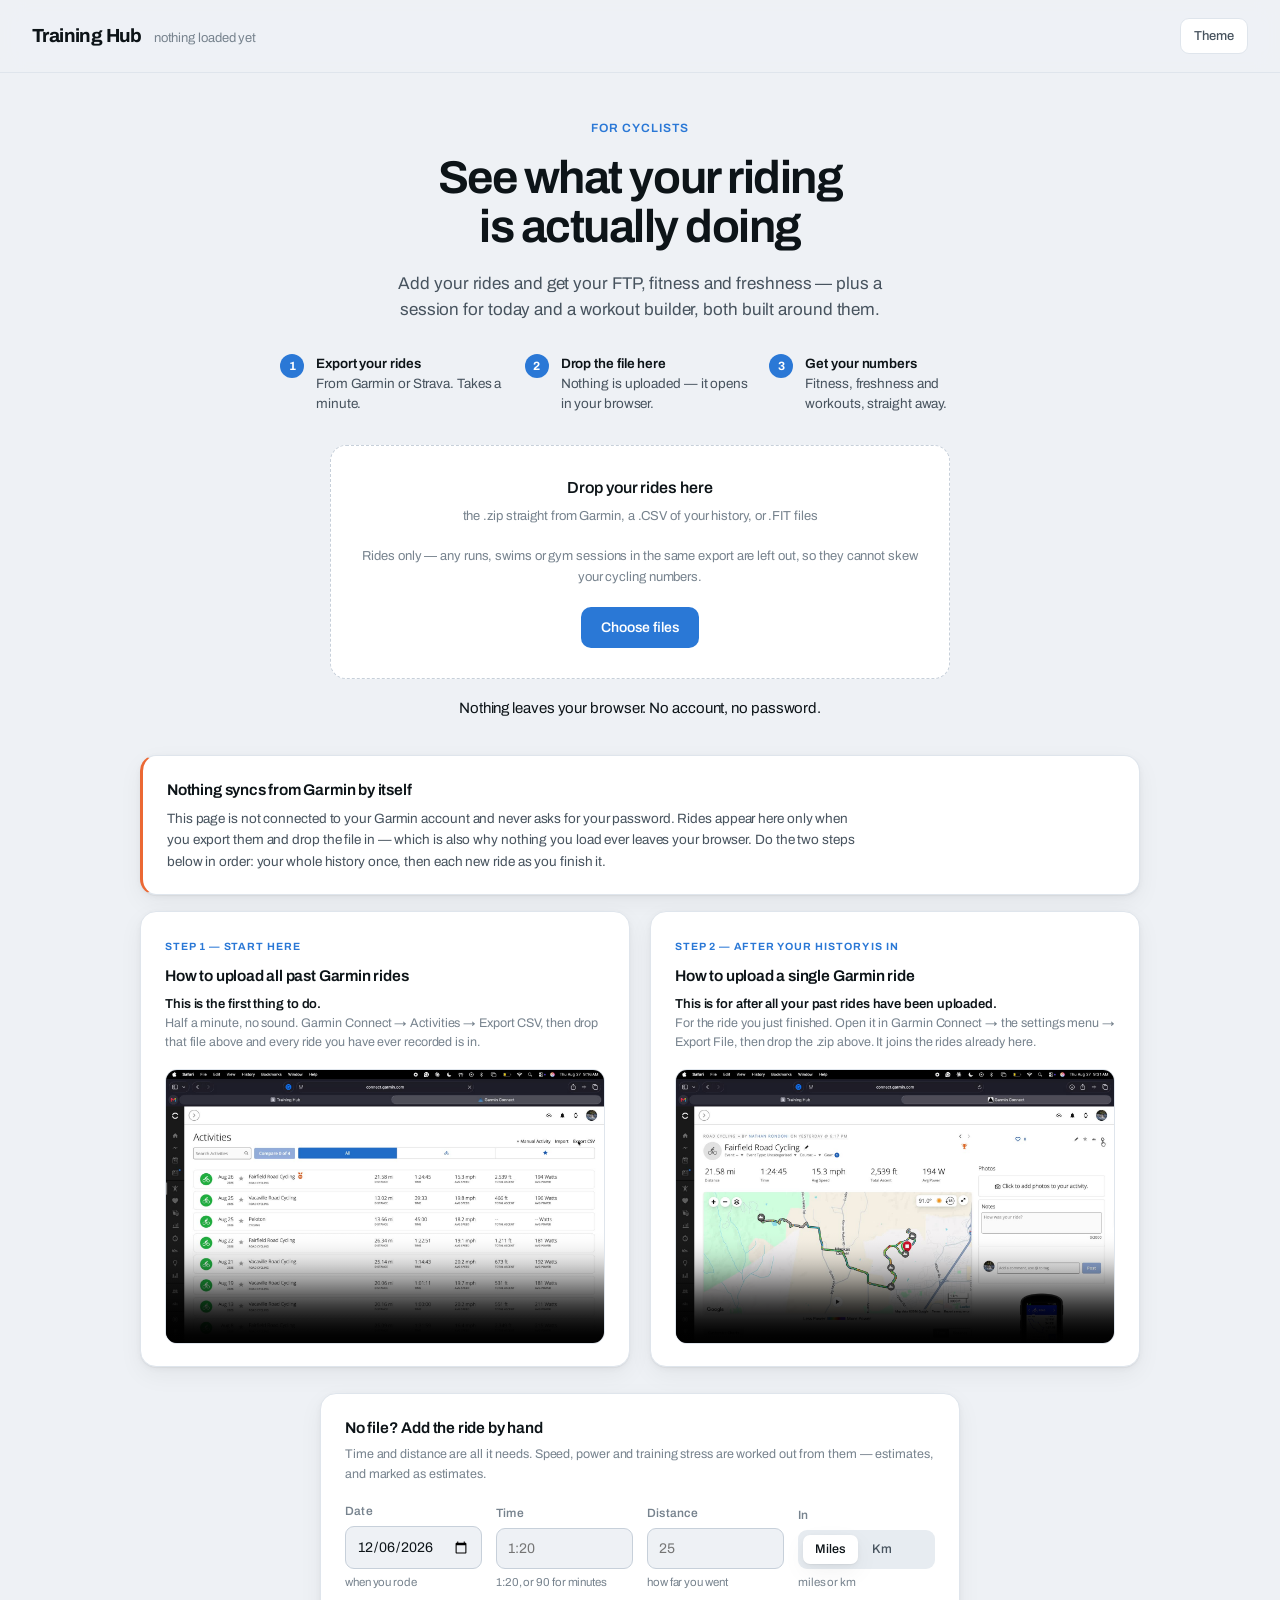
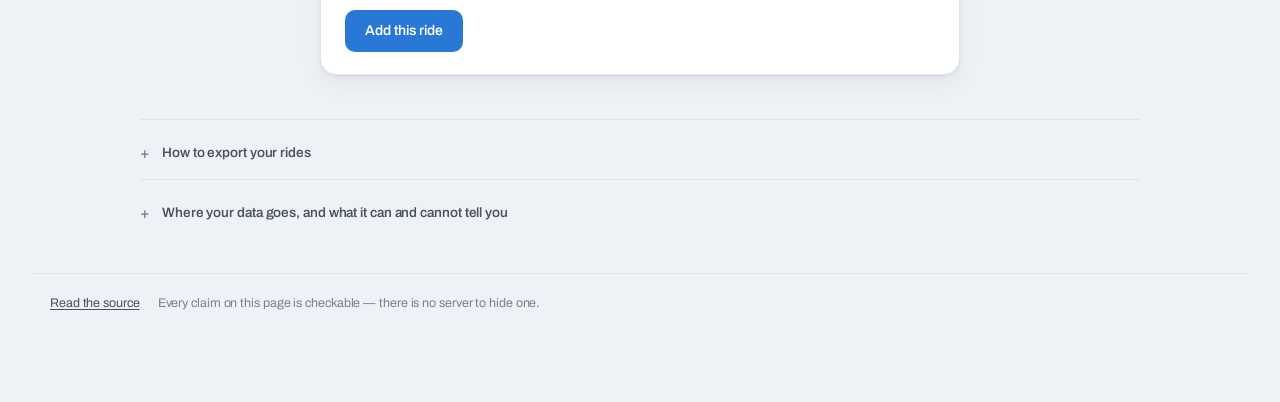
==== commit 56a5fad5: "Rides only, and an answer that is always today's Uploads let in whatever the export held. A Garmin a" ====
--- a/docs/index.html
+++ b/docs/index.html
@@ -579,6 +579,11 @@
 .rt-meta { display: flex; gap: 8px; flex-wrap: wrap; }
 .rt-blurb { margin: 2px 0 0; font-size: 13.5px; color: var(--text-2); line-height: 1.55; }
 .rt-when { margin: 0; font-size: 12.5px; color: var(--text-3); line-height: 1.55; }
+/* The date the three sessions were worked out for, under the standfirst. */
+.rt-asof {
+  margin: -6px 0 0; font-size: 12.5px; color: var(--text-3);
+  line-height: 1.55; font-variant-numeric: tabular-nums;
+}
 .rt-opt .btn, .rt-opt .ghost { margin-top: auto; align-self: flex-start; }
 .rt-opt .ghost { padding: 9px 16px; font-size: 13.5px; }
 .ride-today .rec-note { margin: 18px 0 0; }
@@ -1008,6 +1013,33 @@
     return TYPE_MAP[k] || TYPE_MAP[k.replace(/[\s_]+/g, '')] || k;
   }
 
+  /**
+   * Is this row a bike ride?
+   *
+   * Only rides belong on this site. A Garmin or Strava export is a whole
+   * athletic life — runs, swims, walks, gym sessions — and every number here is
+   * a cycling number: FTP, TSS, the power curve, weekly miles, the zones. A
+   * 10 km run landing in that arithmetic does not read as a run, it reads as a
+   * very slow ride, and quietly drags every one of them. So the non-rides are
+   * turned away at the door rather than filtered again at each use.
+   *
+   * Three answers, not two. `null` means the file did not say what the
+   * activity was, and a file uploaded to a cycling site with no sport on it is
+   * taken as a ride; only an activity that names itself as something else is
+   * dropped.
+   */
+  const RIDE_WORDS = /bike|biking|bicycl|cycl|ride|riding|spin|zwift|peloton|velodrome|mtb/i;
+  const NOT_RIDE_WORDS =
+    /run|walk|hik|swim|row|ski|snowboard|skat|yoga|pilates|strength|weight|elliptical|stair|paddl|surf|kayak|raft|sail|climb|tennis|soccer|golf|football|basketball|boxing|cardio|breathwork|meditat|transition|multisport|driving|flying/i;
+
+  function isCyclingType(raw) {
+    if (raw == null || String(raw).trim() === '') return null;
+    if (canonicalType(raw) === 'cycling') return true;
+    const s = String(raw).toLowerCase();
+    if (NOT_RIDE_WORDS.test(s)) return false;
+    return RIDE_WORDS.test(s) ? true : false;
+  }
+
   /* --------------------------------------------------------------- parse */
 
   function parse(text, opts) {
@@ -1036,6 +1068,7 @@
     const unitInfo = inferDistanceUnit(flat, opts.preferredUnit);
 
     const out = [];
+    let nonCycling = 0;
     raw.forEach((entry, i) => {
       const r = entry.row;
       const date = parseDate(values(r, map.start)[0]);
@@ -1056,7 +1089,10 @@
       const moving_s = movingCandidates[0] || elapsedCandidates[0] || null;
       const elapsed_s = elapsedCandidates[0] || moving_s;
 
-      const type = canonicalType(values(r, map.type)[0]);
+      // Runs, swims and everything else leave here, before they can reach a
+      // total. What the file does not name, a cycling site reads as a ride.
+      if (isCyclingType(values(r, map.type)[0]) === false) { nonCycling += 1; return; }
+      const type = 'cycling';
       const avg_hr = num(values(r, map.avg_hr)[0]);
       const max_hr = num(values(r, map.max_hr)[0]);
 
@@ -1112,7 +1148,8 @@
       unitCertain: unitInfo.certain,
       columns: header.filter(Boolean),
       matched: Object.keys(map),
-      skipped: rows.length - 1 - out.length,
+      nonCycling: nonCycling,
+      skipped: rows.length - 1 - out.length - nonCycling,
     };
   }
 
@@ -1273,7 +1310,7 @@
     return kept.concat(loose);
   }
 
-  const api = { parseCSV, parse, dedupe, sameSession, canonicalType, localISO,
+  const api = { parseCSV, parse, dedupe, sameSession, canonicalType, isCyclingType, localISO,
                 humanDuration, humanDistance, seconds, num, parseDate,
                 inferDistanceUnit, mapHeaders, detectSource, M_PER_MILE };
   if (typeof module !== 'undefined' && module.exports) module.exports = api;
@@ -1615,7 +1652,26 @@
   const ACTIVITY_FIELDS = {
     253: ['timestamp', 1, 0], 5: ['local_timestamp', 1, 0],
   };
-  const SPORTS = { 0: 'other', 1: 'running', 2: 'cycling', 5: 'swimming', 11: 'walking', 17: 'hiking' };
+  // The FIT sport enum, far enough through it to name everything a person is
+  // likely to have recorded. Only the rides are kept — see handleFiles — so the
+  // point of the rest of this table is to recognise a run or a swim rather than
+  // let it fall through the default and be counted as a ride.
+  //
+  // 0 is "generic": a file whose device never set a sport. Uploaded to a
+  // cycling site it is a ride, and it is read as one, the same as an id this
+  // table has never heard of.
+  const SPORTS = {
+    0: 'cycling', 1: 'running', 2: 'cycling', 3: 'transition',
+    4: 'fitness equipment', 5: 'swimming', 6: 'basketball', 7: 'soccer',
+    8: 'tennis', 9: 'american football', 10: 'training', 11: 'walking',
+    12: 'cross country skiing', 13: 'alpine skiing', 14: 'snowboarding',
+    15: 'rowing', 16: 'mountaineering', 17: 'hiking', 18: 'multisport',
+    19: 'paddling', 20: 'flying', 21: 'cycling', 22: 'motorcycling',
+    25: 'golf', 27: 'horseback riding', 30: 'inline skating',
+    31: 'rock climbing', 32: 'sailing', 33: 'ice skating', 35: 'snowshoeing',
+    37: 'stand up paddleboarding', 38: 'surfing', 41: 'kayaking', 47: 'boxing',
+    48: 'floor climbing',
+  };
 
   function parse(buffer) {
     const view = new DataView(buffer);
@@ -2597,6 +2653,15 @@
    * over 7 days, and form is yesterday's CTL minus yesterday's ATL — the
    * standard construction. Rest days count as zero, which is the point of it.
    */
+  /** Whatever a caller offered as "today" — a date string, a Date, or nothing
+   *  at all — as the calendar day it falls on where the rider is. */
+  function dayKeyOf(today) {
+    if (typeof today === 'string') return today.slice(0, 10);
+    const d = today instanceof Date ? today : new Date();
+    const p = n => String(n).padStart(2, '0');
+    return `${d.getFullYear()}-${p(d.getMonth() + 1)}-${p(d.getDate())}`;
+  }
+
   function pmc(activities, opts) {
     opts = opts || {};
     const ftp = opts.ftp, restHr = opts.restHr || 50, maxHr = opts.maxHr || 190;
@@ -2611,7 +2676,11 @@
     if (!days.length) return { series: [], today: null };
 
     const start = new Date(days[0] + 'T00:00:00Z');
-    const end = opts.today || new Date();
+    // The last day of the series is the rider's day, not UTC's. Left as a
+    // plain `new Date()` this ran one day too far all evening west of
+    // Greenwich — an extra day of decay, so form read fresher after dinner
+    // than it had at lunch, and the recommendation could change with it.
+    const end = new Date(dayKeyOf(opts.today) + 'T00:00:00Z');
     const series = [];
     let ctl = 0, atl = 0;
     for (let t = start.getTime(); t <= end.getTime(); t += 86400000) {
@@ -5008,7 +5077,7 @@
   render(payload);
 }
 
-const TABLE_STATE = { sort: 'date', dir: -1, type: 'all', days: 30 };
+const TABLE_STATE = { sort: 'date', dir: -1, days: 30 };
 
 function activityTable() {
   const card = el('div', { class: 'card' });
@@ -5017,10 +5086,9 @@
     text: 'Click a column to sort. Remove a ride with the \u00d7 at the end of its ' +
           'row — everything it contributed goes with it.' }));
 
+  // No sport filter and no sport column: everything here is a ride, because
+  // nothing else is let in.
   const controls = el('div', { class: 'controls' });
-  const types = ['all', ...new Set(DATA.activities.map(a => a.type))];
-  controls.appendChild(seg(types, TABLE_STATE.type, v => { TABLE_STATE.type = v; draw(); },
-    t => t === 'all' ? 'All' : t[0].toUpperCase() + t.slice(1)));
   controls.appendChild(seg([30, 90, 365, 0], TABLE_STATE.days,
     v => { TABLE_STATE.days = v; draw(); },
     d => d === 0 ? 'All time' : d + ' days'));
@@ -5030,7 +5098,7 @@
   card.appendChild(wrap);
 
   const COLS = [
-    ['date', 'Date', false], ['name', 'Session', false], ['type', 'Type', false],
+    ['date', 'Date', false], ['name', 'Session', false],
     ['distance', DATA.unit === 'mi' ? 'Miles' : 'Km', true], ['seconds', 'Time', true],
     ['speed', DATA.unit === 'mi' ? 'Avg mph' : 'Avg km/h', true],
     ['hr', 'Avg HR', true], ['load', 'Load', true],
@@ -5039,8 +5107,7 @@
   function draw() {
     const cutoff = TABLE_STATE.days
       ? new Date(Date.now() - TABLE_STATE.days * 864e5).toISOString().slice(0, 10) : '';
-    let rows = DATA.activities.filter(r =>
-      (TABLE_STATE.type === 'all' || r.type === TABLE_STATE.type) && r.date >= cutoff);
+    let rows = DATA.activities.filter(r => r.type === 'cycling' && r.date >= cutoff);
 
     rows.sort((a, b) => {
       const x = a[TABLE_STATE.sort], y = b[TABLE_STATE.sort];
@@ -5082,7 +5149,6 @@
         nameCell.appendChild(el('span', { class: 'src', text: r.source }));
       }
       row.appendChild(nameCell);
-      row.appendChild(el('td', { text: r.type }));
       row.appendChild(el('td', { class: 'r num', text: fmt(r.distance, 2) }));
       row.appendChild(el('td', { class: 'r num', text: r.duration }));
       // Speed, not pace: minutes per mile is a runner's unit and this is a
@@ -5344,17 +5410,24 @@
   let incoming = [];
   let csvResult = null;
   let unit = unitPref || 'mi';
+  // Runs, swims and gym sessions counted, so the bar can say what it left out.
+  let nonCycling = 0;
 
   for (const file of csvs) {
     const text = await readFile(file);
     csvResult = Importer.parse(text, { preferredUnit: unitPref || 'mi' });
     incoming = incoming.concat(csvResult.activities);
+    nonCycling += csvResult.nonCycling || 0;
     unit = csvResult.unit;
   }
 
   for (const file of fits) {
     const buf = await readArrayBuffer(file);
     const ride = Fit.parse(buf);
+    // A .FIT says what sport it recorded. If it says anything other than a
+    // ride, it is not this site's business — a run's heart rate would be
+    // scored as ride load and a swim would arrive as an hour at walking pace.
+    if (ride.type !== 'cycling') { nonCycling += 1; continue; }
     ride.name = ride.name || file.name.replace(/\.fit$/i, '');
     if (ride.streams && ride.streams.power) {
       // Kept on the ride rather than folded straight into one total, so that
@@ -5368,7 +5441,10 @@
   }
 
   if (!incoming.length) {
-    throw new Error('Nothing readable in those files.');
+    throw new Error(nonCycling
+      ? `No rides in there — ${nonCycling} activit${nonCycling === 1 ? 'y was' : 'ies were'} ` +
+        'something other than cycling, and this site only reads bike rides.'
+      : 'Nothing readable in those files.');
   }
 
   return addToHistory(incoming, prior, {
@@ -5381,6 +5457,7 @@
       fromArchive: archives,
       unitCertain: csvResult ? csvResult.unitCertain : true,
       skipped: csvResult ? csvResult.skipped : 0,
+      nonCycling: nonCycling,
     },
   });
 }
@@ -5409,7 +5486,13 @@
  */
 function addToHistory(incoming, prior, opts) {
   opts = opts || {};
-  const before = (prior && prior.raw) ? prior.raw : [];
+  // Last line of the cycling-only rule. The importers drop what they can name,
+  // and this catches anything that got past them — including a history saved
+  // before the rule existed, which would otherwise keep a run in the totals
+  // forever.
+  const rides = list => (list || []).filter(a => a.type === 'cycling');
+  const before = rides((prior && prior.raw) ? prior.raw : []);
+  incoming = rides(incoming);
   // dedupe() decides what is genuinely new, so adding the same ride twice
   // changes nothing, and a .FIT of a ride already known from a CSV — or from a
   // row typed by hand — upgrades that ride in place.
@@ -5645,14 +5728,14 @@
       ? 'New files join the rides you already have — nothing is replaced. A ride ' +
         'already in your history is recognised and left alone, so loading the same ' +
         'file twice changes nothing.'
-      : 'Add your rides and get your FTP, fitness and freshness — plus workouts ' +
-        'and a training plan built around them.' }));
+      : 'Add your rides and get your FTP, fitness and freshness — plus a session ' +
+        'for today and a workout builder, both built around them.' }));
 
   // Three steps, so the whole thing is legible before reading a word of detail.
   const steps = el('div', { class: 'steps-row' });
   [['Export your rides', 'From Garmin or Strava. Takes a minute.'],
    ['Drop the file here', 'Nothing is uploaded — it opens in your browser.'],
-   ['Get your numbers', 'Fitness, workouts and a plan, straight away.']]
+   ['Get your numbers', 'Fitness, freshness and workouts, straight away.']]
     .forEach(([title, body], i) => {
       const s = el('div', { class: 'stepcard' });
       s.appendChild(el('span', { class: 'n', text: String(i + 1) }));
@@ -5670,6 +5753,11 @@
     text: held ? 'Drop the new ride here' : 'Drop your rides here' }));
   drop.appendChild(el('p', { class: 'small',
     text: 'the .zip straight from Garmin, a .CSV of your history, or .FIT files' }));
+  // Export a whole Garmin account and the runs come with it. Better to say so
+  // here than to leave somebody wondering where their half marathon went.
+  drop.appendChild(el('p', { class: 'small',
+    text: 'Rides only — any runs, swims or gym sessions in the same export are ' +
+          'left out, so they cannot skew your cycling numbers.' }));
   const choose = el('button', { class: 'btn', type: 'button', text: 'Choose files' });
   drop.appendChild(choose);
   hero.appendChild(drop);
@@ -5888,6 +5976,11 @@
     parts.push(`${dupes} duplicate${dupes === 1 ? '' : 's'} merged`);
   }
   if (i.skipped) parts.push(plural(i.skipped, 'row') + ' skipped');
+  // Said plainly rather than silently: somebody who exported a whole Garmin
+  // account should see where their runs went.
+  if (i.nonCycling) {
+    parts.push(`${i.nonCycling} non-cycling activit${i.nonCycling === 1 ? 'y' : 'ies'} ignored`);
+  }
   text.appendChild(el('strong', { style: 'color:var(--text)', text: i.filename }));
   text.appendChild(document.createTextNode('  ·  ' + parts.join('  ·  ')));
   bar.appendChild(text);
@@ -6697,6 +6790,20 @@
           'to; the two either side are yours to take instead, because you know how ' +
           'the legs feel and the data does not.' }));
 
+  // Nothing here is stored: the three sessions are worked out from the rides
+  // held, against the date it is now, every time this card is drawn. Saying
+  // which day it was drawn for — and what the last one held — is how a rider
+  // can see that it moved overnight rather than having to take it on trust.
+  const yday = Analytics.distanceIn(RAW_ACTIVITIES, {
+    unit: DATA.unit, today: todayKey(), days: 1, endingDaysAgo: 1 });
+  const unit = DATA.unit === 'km' ? 'km' : 'mi';
+  card.appendChild(el('p', { class: 'rt-asof',
+    text: `For ${fmtDate(todayKey())}, worked out from your riding up to last night — ` +
+          (yday.rides
+            ? `yesterday: ${fmt(yday.distance, 1)} ${unit} in ` +
+              `${Analytics.fmtDuration(yday.seconds)}.`
+            : 'yesterday: a day off.') }));
+
   const grid = el('div', { class: 'rt-grid' });
   rec.options.forEach(opt => {
     const tile = el('div', { class: 'rt-opt ' + opt.tone });
@@ -7088,6 +7195,54 @@
   return bar;
 }
 
+/**
+ * A history from before the cycling-only rule, with its runs and swims taken
+ * back out.
+ *
+ * The totals in a saved payload were worked out when it was saved, so dropping
+ * the non-rides means rebuilding them; anything else would leave a page whose
+ * table and whose headline disagreed. Untouched — and not rewritten in storage
+ * — when there was nothing but riding in there, which is the normal case.
+ */
+function ridesOnly(payload) {
+  if (!payload || !payload.raw || !payload.raw.length) return payload;
+  const rides = payload.raw.filter(a => a.type === 'cycling');
+  if (rides.length === payload.raw.length) return payload;
+
+  const rebuilt = Analytics.buildPayload(rides, { unit: payload.unit });
+  rebuilt.curve = curveFor(rides, null);
+  rebuilt.imported = Object.assign({}, payload.imported, {
+    rows: 0, added: 0, duplicates: 0, skipped: 0,
+    unique: rides.length, held: rides.length,
+    nonCycling: payload.raw.length - rides.length,
+    fitCount: rides.filter(a => a.source === 'fit').length,
+  });
+  saveLocal(rebuilt);
+  return rebuilt;
+}
+
+/**
+ * Redraw when the day turns over.
+ *
+ * Everything on the dashboard that says "today" — the recommendation, the
+ * calendar, the last seven days, form — is worked out at the moment it is
+ * drawn. A page left open overnight would go on showing yesterday's answer, so
+ * the date is watched and the page redrawn once when it changes. A minute is
+ * often enough to notice, and costs nothing.
+ */
+function watchTheDate() {
+  let day = todayKey();
+  setInterval(() => {
+    const now = todayKey();
+    if (now === day) return;
+    day = now;
+    // Only the dashboard. Redrawing the builder would take a half-typed
+    // workout away from somebody at midnight, and switching back to the
+    // dashboard rebuilds it from the new date anyway.
+    if (DATA && TAB === 'dashboard') render(DATA);
+  }, 60000);
+}
+
 /* ------------------------------------------------------------------ start */
 (function start() {
   loadProfile();
@@ -7109,7 +7264,9 @@
   // Data can arrive three ways: baked in by `./wk web`, remembered from a file
   // this browser loaded before, or dropped on the page in a moment's time.
   const baked = DATA && DATA.totals && DATA.totals.activities ? DATA : null;
-  render(baked || loadLocal());
+  render(ridesOnly(baked || loadLocal()));
+
+  watchTheDate();
 })();
 </script>
 </body>
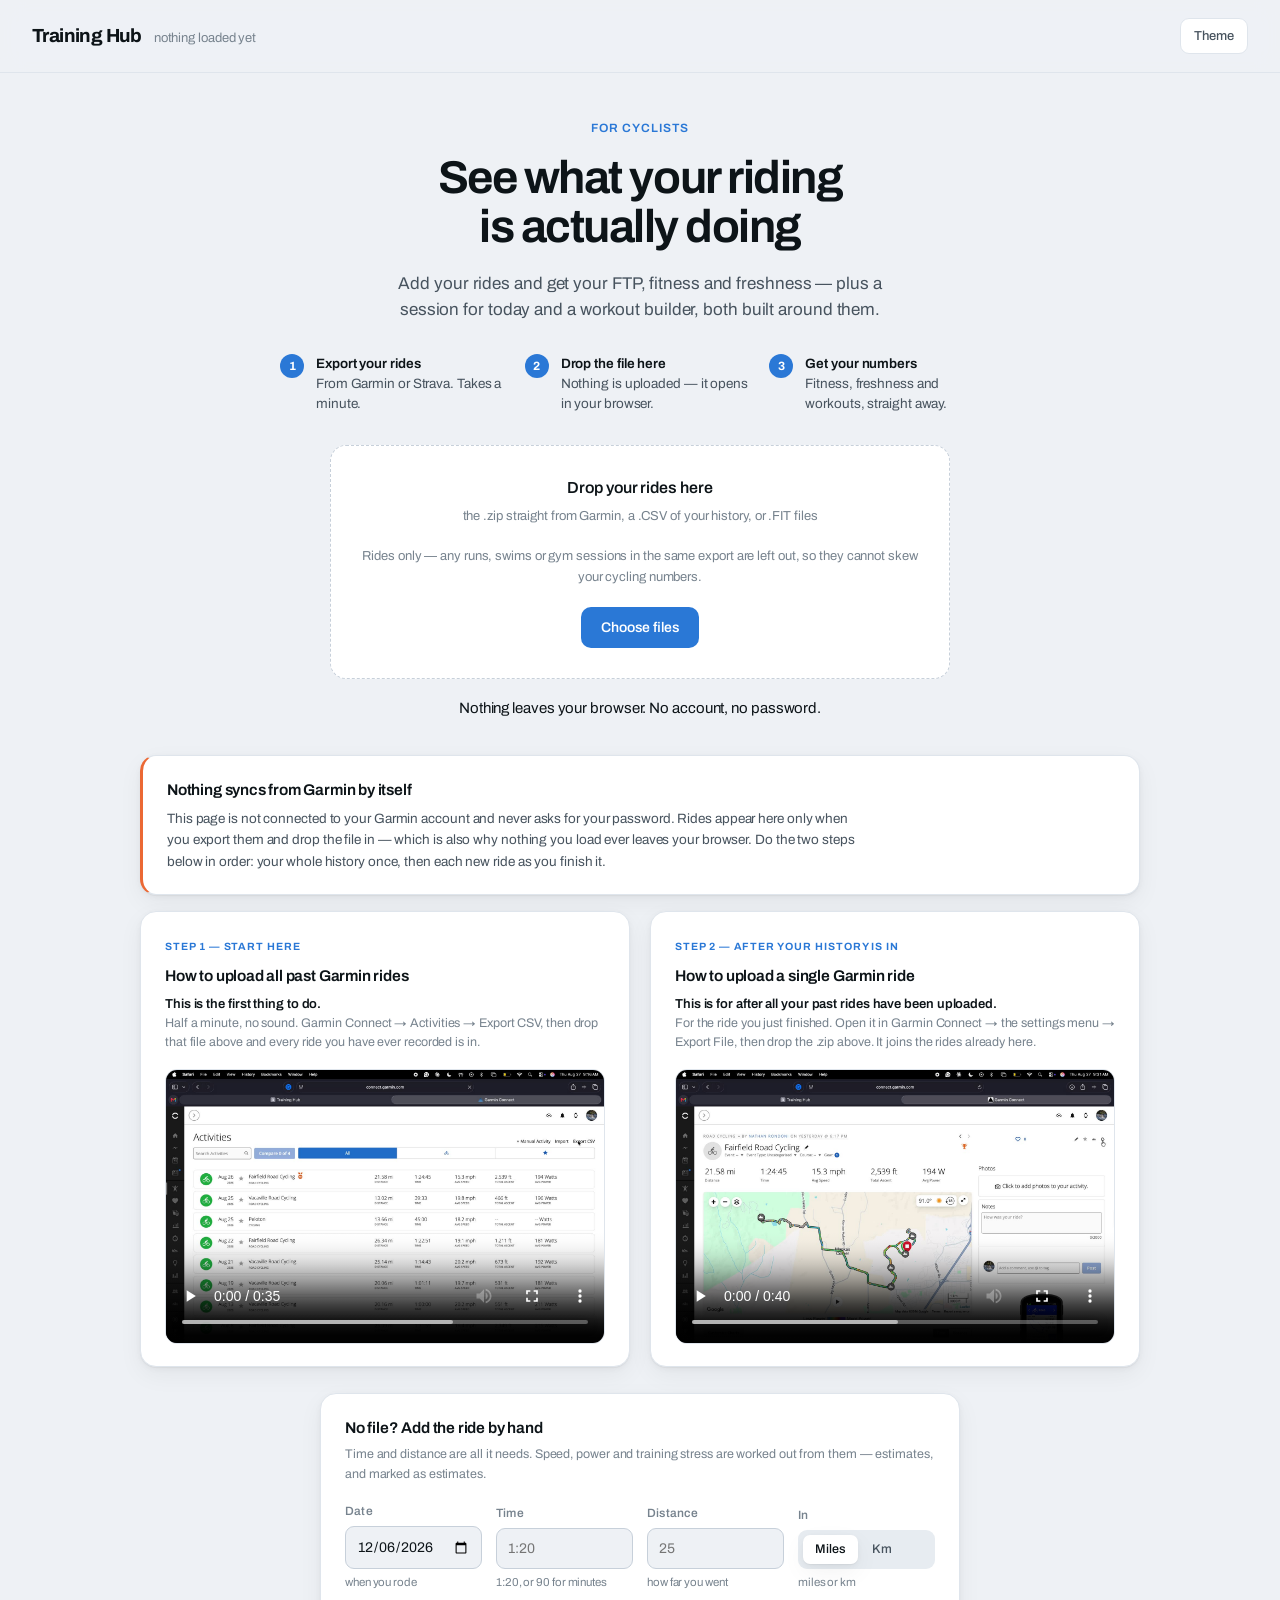
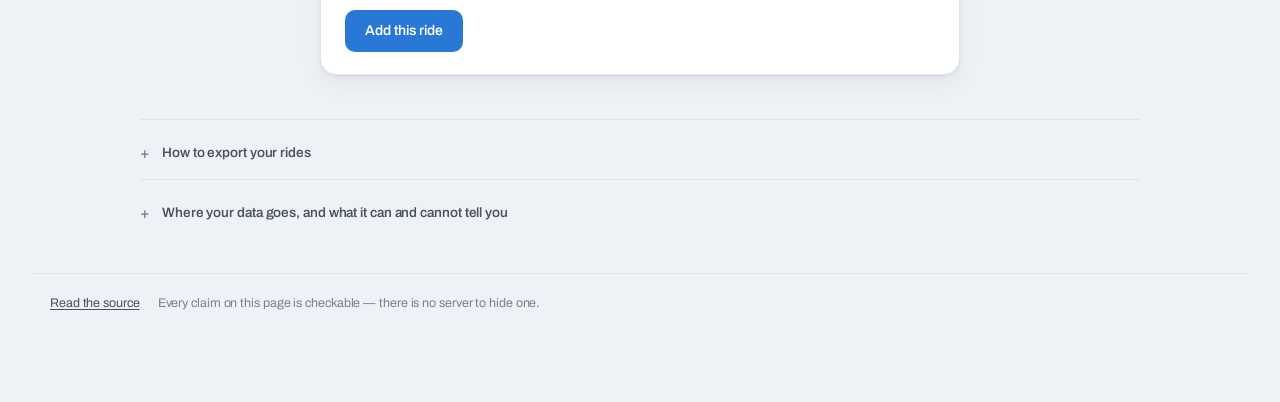
==== commit 918560fb: "Ride today: answer the next day, not the day already ridden Upload the ride you just finished and th" ====
--- a/docs/index.html
+++ b/docs/index.html
@@ -553,8 +553,11 @@
   display: grid; grid-template-columns: repeat(3, minmax(0, 1fr));
   gap: 16px; align-items: stretch;
 }
+/* A rest day has two tiles, not three: the day off, and the ride you would do
+   instead if you are going to ride anyway. */
+.rt-grid.two { grid-template-columns: repeat(2, minmax(0, 1fr)); }
 @media (max-width: 900px) {
-  .rt-grid { grid-template-columns: minmax(0, 1fr); }
+  .rt-grid, .rt-grid.two { grid-template-columns: minmax(0, 1fr); }
   /* Stacked, the recommendation goes first — the middle of a row reads as the
      default, the middle of a column does not. */
   .rt-opt.recommended { order: -1; }
@@ -579,6 +582,30 @@
 .rt-meta { display: flex; gap: 8px; flex-wrap: wrap; }
 .rt-blurb { margin: 2px 0 0; font-size: 13.5px; color: var(--text-2); line-height: 1.55; }
 .rt-when { margin: 0; font-size: 12.5px; color: var(--text-3); line-height: 1.55; }
+/* The second ride of a double day, inside the tile that recommends it. */
+.rt-second {
+  display: flex; flex-direction: column; gap: 8px;
+  margin-top: 14px; padding-top: 14px;
+  border-top: 1px dashed var(--border);
+}
+.rt-second .rt-meta { align-items: center; }
+.rt-second strong { font-size: 15px; font-weight: 620; letter-spacing: -.01em; }
+.rt-second .ghost { margin-top: 2px; align-self: flex-start; }
+
+/* The week as it stands, which is what the rest-day rules are reading. */
+.rt-week {
+  margin: -2px 0 0; font-size: 12.5px; color: var(--text-3);
+  font-variant-numeric: tabular-nums;
+}
+
+/* An inline control that reads as a sentence, not a button. */
+.linky {
+  appearance: none; background: none; border: 0; padding: 0; cursor: pointer;
+  font: inherit; color: var(--series-1); text-decoration: underline;
+  text-underline-offset: 2px;
+}
+.linky:hover { color: var(--text); }
+
 /* The date the three sessions were worked out for, under the standfirst. */
 .rt-asof {
   margin: -6px 0 0; font-size: 12.5px; color: var(--text-3);
@@ -4353,6 +4380,102 @@
     return Math.round((rides.reduce((s, a) => s + (a.moving_s || 0), 0) / 3600 / 4) * 10) / 10;
   }
 
+  /* ------------------------------------------------------- the week's shape */
+
+  /** The calendar day a ride belongs to, as the file recorded it. */
+  const dayOf = a => a.date || (a.start || '').slice(0, 10);
+
+  /** Whatever a caller offered as "today" as the day it falls on locally. */
+  function dayKey(today) {
+    if (typeof today === 'string') return today.slice(0, 10);
+    const d = today instanceof Date ? today : new Date();
+    const p = n => String(n).padStart(2, '0');
+    return `${d.getFullYear()}-${p(d.getMonth() + 1)}-${p(d.getDate())}`;
+  }
+
+  const shiftDay = (key, by) =>
+    new Date(new Date(key + 'T00:00:00Z').getTime() + by * DAY).toISOString().slice(0, 10);
+
+  /** Every ride recorded on one day. */
+  function ridesOn(activities, key) {
+    return (activities || []).filter(a => a.type === 'cycling' && dayOf(a) === key);
+  }
+
+  /**
+   * Days ridden back to back, ending on the last day that was ridden.
+   *
+   * The number a coach actually asks for. Consecutive days are what run a
+   * rider down — not the total, which a week with two days off absorbs — and
+   * they are why a plan puts rest in before the fatigue makes the decision for
+   * it. A day still to happen does not break a streak: with no ride yet today,
+   * the count is of the days up to yesterday.
+   */
+  function ridingStreak(activities, today) {
+    const ridden = new Set((activities || [])
+      .filter(a => a.type === 'cycling').map(dayOf).filter(Boolean));
+    let key = dayKey(today);
+    if (!ridden.has(key)) key = shiftDay(key, -1);
+    let n = 0;
+    while (ridden.has(key) && n < 60) { n += 1; key = shiftDay(key, -1); }
+    return n;
+  }
+
+  /** The last day off, and how long ago it was. Null when every day in the
+   *  recent record has a ride on it. */
+  function lastDayOff(activities, today) {
+    const ridden = new Set((activities || [])
+      .filter(a => a.type === 'cycling').map(dayOf).filter(Boolean));
+    const start = dayKey(today);
+    for (let i = 1; i <= 21; i++) {
+      const key = shiftDay(start, -i);
+      if (!ridden.has(key)) return { date: key, daysAgo: i };
+    }
+    return null;
+  }
+
+  /** Hard days in a window — the count that decides whether the last stretch
+   *  has earned a day off rather than another session. */
+  function hardDays(activities, ftp, days, today) {
+    const cutoff = dayKey(today);
+    const seen = new Set();
+    (activities || []).filter(a => a.type === 'cycling').forEach(a => {
+      const key = dayOf(a);
+      if (!key || key > cutoff || key <= shiftDay(cutoff, -days)) return;
+      const p = Cy.ridePower(a);
+      const hard = (ftp && p && p >= ftp * 0.88) ||
+                   (!p && a.avg_hr && (a.moving_s || 0) > 1800 && a.avg_hr >= 155);
+      if (hard) seen.add(key);
+    });
+    return seen.size;
+  }
+
+  /**
+   * The week so far, Monday to today: what has been ridden, and when the last
+   * day off was. Shown under the recommendation so the rule that produced it
+   * is visible rather than asserted.
+   */
+  function weekSoFar(activities, profile, today) {
+    const key = dayKey(today);
+    const d = new Date(key + 'T00:00:00Z');
+    const monday = shiftDay(key, -((d.getUTCDay() + 6) % 7));
+    let rides = 0, seconds = 0, tss = 0, metres = 0;
+    (activities || []).filter(a => a.type === 'cycling').forEach(a => {
+      const day = dayOf(a);
+      if (!day || day < monday || day > key) return;
+      rides += 1;
+      seconds += a.moving_s || 0;
+      metres += a.distance_m || 0;
+      tss += Cy.rideTSS(a, profile && profile.ftp,
+                        profile && profile.restHr, profile && profile.maxHr).tss;
+    });
+    return {
+      monday: monday, rides: rides, seconds: seconds, distance_m: metres,
+      tss: Math.round(tss),
+      streak: ridingStreak(activities, today),
+      lastDayOff: lastDayOff(activities, today),
+    };
+  }
+
   /* -------------------------------------------------------- recommend */
 
   /**
@@ -4374,6 +4497,9 @@
     const hours = weeklyHours(activities, today);
     const dist = Cy.zoneDistribution(activities, ftp, 42, today);
     const rides28 = recentRides(activities, 28, today).length;
+    const week = weekSoFar(activities, profile, today);
+    const streak = week.streak;
+    const hard10 = hardDays(activities, ftp, 10, today);
 
     const pattern = distributionNote(dist, ctl);
     const rider = opts.rider || Cy.riderContext(activities, {
@@ -4387,12 +4513,49 @@
       pattern: pattern,
       form: form, ctl: Math.round(ctl * 10) / 10,
       daysSinceHard: sinceHard, weeklyHours: hours,
+      week: week, streak: streak, hardDays10: hard10,
     });
+
+    /**
+     * A day off, offered as the session.
+     *
+     * Rest is a training decision, not the absence of one: the adaptations a
+     * block is for are made on the days off it, and a rider who never takes
+     * one is not training harder, only accumulating. Every serious plan puts
+     * at least one full day in the week, so the coach has to be able to say it
+     * outright rather than only offering it as the thing you drop to.
+     */
+    const rest = (why, note) => Object.assign(pick('recovery', why, note),
+      { key: 'rest', workout: null });
 
     if (rides28 < 3) {
       return pick('endurance',
         'There is not much recent riding here to go on.',
         'Build a couple of weeks of steady riding first — the recommendations get sharper once there is a pattern to read.');
+    }
+
+    // Rest comes before everything except having no history to read. A rider
+    // deep in fatigue with no break behind them does not need a cleverer
+    // session; they need the day.
+    if (streak >= 6) {
+      return rest(
+        `That is ${streak} days on the trot.`,
+        'Nearly every plan worth the name puts one full day off in the week, and ' +
+        'this is it. Fitness is made when the training is absorbed, which is not ' +
+        'something that happens while you keep riding.');
+    }
+    if (form != null && form < -40) {
+      return rest(
+        `Form is ${Math.round(form)} — a long way into the red.`,
+        'A hole this deep is not spun out in an hour. Take the day, and expect the ' +
+        'next few rides to feel better for it.');
+    }
+    if (form != null && form < -25 && streak >= 3 && hard10 >= 3) {
+      return rest(
+        `${hard10} hard days in the last ten, ${streak} days back to back, and form is ` +
+        `${Math.round(form)}.`,
+        'The work is done — what is missing is the day that turns it into fitness. ' +
+        'Ride tomorrow instead, and it will be a better ride.');
     }
 
     if (form != null && form < -30) {
@@ -4496,7 +4659,9 @@
     const base = recommend(activities, profile, today, opts);
     const ftp = profile && profile.ftp;
     const rider = base.rider;
-    const minutes = Math.round(base.workout.seconds / 60);
+    // A rest day has no session to take a length from; the fallback is only
+    // there so the one tile that does offer a ride can be built.
+    const minutes = base.workout ? Math.round(base.workout.seconds / 60) : 60;
 
     const build = (key, mins) => {
       const entry = Wk.byKey(key);
@@ -4519,6 +4684,29 @@
     };
 
     const cost = o => (o.workout && o.workout.tss) || 0;
+
+    // Nothing to choose between when the answer is a day off. One tile says so
+    // and one says what to ride if you are going to ride anyway, which is more
+    // honest than pretending a rest day has an easier and a harder version.
+    if (base.key === 'rest') {
+      const spin = Object.assign(build('recovery', 40), {
+        tone: 'easier', heading: 'If you are going to ride anyway',
+        when: 'Keep it genuinely easy — no efforts, no hills, home before you are ' +
+              'tired. This is a compromise with the rest day, not a replacement ' +
+              'for it, and it only works if it stays this small.',
+      });
+      return Object.assign({}, base, {
+        restDay: true,
+        options: [{
+          tone: 'recommended', heading: 'Recommended', rest: true, key: 'rest',
+          name: 'Take the day off',
+          blurb: 'No ride at all. The last few sessions land today rather than ' +
+                 'tomorrow, and everything after this is ridden on better legs.',
+          when: base.why, note: base.note,
+        }, spin],
+      });
+    }
+
     const chosen = build(base.key);
     const target = cost(chosen);
     // The hills are in the pool with everything else. A rider who only ever
@@ -4565,6 +4753,7 @@
       tone: 'recommended', heading: 'Recommended',
       when: base.why,
       note: base.note,
+      second: doubleFor(base, chosen, build),
     }));
 
     // Nothing in the library costs more at this length? Then the way to make
@@ -4583,6 +4772,62 @@
     }));
 
     return Object.assign({}, base, { options: out });
+  }
+
+  /* ------------------------------------------------------- two in a day */
+
+  // What it takes before splitting the day is the right answer rather than an
+  // ambitious one. A rider at this chronic load is already riding most days;
+  // below it, the way to train more is to make the one ride longer.
+  const DOUBLE_CTL = 60;
+  const DOUBLE_HOURS = 8;
+  // Form inside the band a build block actually lives in. A rider training
+  // productively sits somewhere between -10 and -30, not at zero, so requiring
+  // freshness would mean never offering a double to anybody who trains. The
+  // floor is where the coach starts prescribing recovery anyway — past it the
+  // second ride would be added to fatigue rather than to fitness.
+  const DOUBLE_FORM = -30;
+
+  /**
+   * The second ride of a double day, or null — which is the usual answer.
+   *
+   * Doubles are a volume tool, not an intensity one. Past a certain chronic
+   * load a single ride stops being able to hold the aerobic time a rider
+   * needs, and the way more is added without making the hard days harder is a
+   * second easy ride: quality in the morning on fresh legs, easy time in the
+   * evening on tired ones. Two quality sessions in a day is a different sport
+   * and is never offered here.
+   *
+   * The bar is deliberately high — chronic load, weekly hours, and form that
+   * is not already negative — because for most riders on most days the answer
+   * to "should I ride twice" is no, and a coach that says yes cheaply is worse
+   * than one that never says it at all.
+   */
+  function doubleFor(base, chosen, build) {
+    if (base.key === 'rest' || base.key === 'recovery') return null;
+    if (!(base.ctl >= DOUBLE_CTL)) return null;
+    if (!(base.weeklyHours >= DOUBLE_HOURS)) return null;
+    if (base.form != null && base.form < DOUBLE_FORM) return null;
+    if (base.streak >= 5) return null;
+
+    // After a quality session the second ride is a spin and nothing more.
+    // After an endurance ride it is more endurance, because on that day
+    // volume is the point and two rides hold more of it than one.
+    const quality = (chosen.zone || 0) >= 3;
+    const second = build(quality ? 'recovery' : 'endurance', quality ? 40 : 60);
+    return Object.assign(second, {
+      why: quality
+        ? `Chronic load ${Math.round(base.ctl)} and ${base.weeklyHours} h a week: at ` +
+          'that level an easy evening spin adds blood flow and aerobic time without ' +
+          'touching tomorrow. Ride it after the session, not before, and keep it ' +
+          'under the intensity where it starts to cost something.'
+        : `Chronic load ${Math.round(base.ctl)} and ${base.weeklyHours} h a week: ` +
+          'splitting the day is how volume goes up once one ride is as long as it ' +
+          'usefully gets. Both halves stay endurance — the second is not the place ' +
+          'to make up for an easy first.',
+      when: quality ? 'Later the same day, at least four hours after the first.'
+                    : 'The other half of the day, morning and evening.',
+    });
   }
 
   /** A standing observation about the last six weeks of riding, independent of
@@ -4668,8 +4913,70 @@
     return null;
   }
 
-  const api = { recommend, options, daysSinceHard, weeklyHours,
-                LADDER, HILLS, shortestFor, fuelNote, ENDURANCE_MIN };
+  /* --------------------------------------------------- what happens next */
+
+  /** What one day's riding came to, for the line that says today is done. */
+  function summarise(rides, profile) {
+    const ftp = profile && profile.ftp;
+    let seconds = 0, metres = 0, tss = 0, hard = false;
+    rides.forEach(a => {
+      seconds += a.moving_s || 0;
+      metres += a.distance_m || 0;
+      tss += Cy.rideTSS(a, ftp, profile && profile.restHr, profile && profile.maxHr).tss;
+      const p = Cy.ridePower(a);
+      if ((ftp && p && p >= ftp * 0.88) ||
+          (!p && a.avg_hr && (a.moving_s || 0) > 1800 && a.avg_hr >= 155)) hard = true;
+    });
+    return {
+      rides: rides.length, seconds: seconds, distance_m: metres,
+      tss: Math.round(tss), hard: hard,
+      name: rides.length === 1 ? (rides[0].name || '') : '',
+    };
+  }
+
+  /**
+   * The next session, which is not always today's.
+   *
+   * The point a rider notices: once the ride is uploaded, being told to go and
+   * do another one is nonsense. A day with a ride on it is a day that has had
+   * its answer, so the question rolls forward to tomorrow — and tomorrow is
+   * then read with today's ride in the history, which is what makes it
+   * respond. Ride hard today and tomorrow comes back easy, or as a day off,
+   * without anybody having to ask for one.
+   *
+   * `opts.force` is the rider overriding it: 'today' plans the day again even
+   * though something is already recorded on it, for the morning commute that
+   * was not meant to be the session.
+   */
+  function nextUp(activities, profile, opts) {
+    opts = opts || {};
+    const now = opts.now instanceof Date ? opts.now
+              : (opts.now ? new Date(String(opts.now).slice(0, 10) + 'T12:00:00') : new Date());
+    const key = dayKey(now);
+    const done = ridesOn(activities, key);
+
+    if (!done.length || opts.force === 'today') {
+      return Object.assign(options(activities, profile, now, opts), {
+        forDay: 'today', date: key,
+        done: done.length ? summarise(done, profile) : null,
+        canPlanToday: false,
+      });
+    }
+
+    // This time tomorrow, so that "a hard ride 9 hours ago" is read as
+    // yesterday's rather than as one that has not happened yet.
+    const tomorrow = new Date(now.getTime() + DAY);
+    return Object.assign(options(activities, profile, tomorrow, opts), {
+      forDay: 'tomorrow', date: dayKey(tomorrow),
+      done: summarise(done, profile),
+      canPlanToday: true,
+    });
+  }
+
+  const api = { recommend, options, nextUp, daysSinceHard, weeklyHours,
+                ridingStreak, lastDayOff, hardDays, weekSoFar, ridesOn, dayKey,
+                LADDER, HILLS, shortestFor, fuelNote, ENDURANCE_MIN,
+                DOUBLE_CTL, DOUBLE_HOURS, DOUBLE_FORM };
   if (typeof module !== 'undefined' && module.exports) module.exports = api;
   else root.Coach = api;
 })(typeof self !== 'undefined' ? self : this);
@@ -6030,6 +6337,9 @@
   const app = $('#app');
   app.innerHTML = '';
   hideTip();
+  // A fresh payload, or a new day: the override belongs to the day it was set
+  // on, not to the browser tab.
+  PLAN_TODAY_ANYWAY = false;
 
   const hasData = payload && payload.totals && payload.totals.activities;
   $('#import-btn').hidden = !hasData;
@@ -6765,46 +7075,118 @@
  * the morning the legs are unusually good. Each says plainly when you would
  * pick it, so choosing one is a decision rather than a fudge.
  */
+// Set when the rider overrides the roll-forward: something is already recorded
+// today, but they say it was not the session. Cleared on every fresh draw of
+// the dashboard, because tomorrow it is a different question.
+let PLAN_TODAY_ANYWAY = false;
+
+/** The button that takes a suggested session into the builder. */
+function openButton(workout, name, cls, label) {
+  const open = el('button', { class: cls, type: 'button',
+                              text: label || 'Open this workout' });
+  open.addEventListener('click', () => {
+    PENDING_WORKOUT = workout;
+    PENDING_TEXT = name;
+    // Opened from here, the workout is the thing you came to see, so the
+    // builder gets out of its way.
+    WORKOUT_FIRST = true;
+    switchTab('workout');
+  });
+  return open;
+}
+
 function recommendCard() {
   const card = el('div', { class: 'card ride-today' });
 
   let rec;
   try {
-    rec = Coach.options(RAW_ACTIVITIES, PROFILE, null, { rider: RIDER });
+    rec = Coach.nextUp(RAW_ACTIVITIES, PROFILE, {
+      rider: RIDER, now: new Date(),
+      force: PLAN_TODAY_ANYWAY ? 'today' : null,
+    });
   } catch (e) {
     card.appendChild(el('h2', { text: 'Ride today' }));
     card.appendChild(el('p', { class: 'hint', text: 'Not enough data to suggest a session yet.' }));
     return card;
   }
 
+  const ahead = rec.forDay === 'tomorrow';
+  const unit = DATA.unit === 'km' ? 'km' : 'mi';
+  const dist = m => fmt(m / (unit === 'km' ? 1000 : 1609.344), 1);
+
   const verdict = Cycling.formVerdict(rec.form);
   const head = el('div', { class: 'rt-head' });
-  head.appendChild(el('h2', { text: 'Ride today' }));
+  head.appendChild(el('h2', { text: ahead ? 'Ride tomorrow' : 'Ride today' }));
+  if (rec.done) head.appendChild(el('span', { class: 'pill good', text: 'today: ridden' }));
   head.appendChild(el('span', { class: 'pill ' + verdict.kind, text: verdict.label }));
   if (rec.form != null) {
     head.appendChild(el('span', { class: 'pill mute', text: `Form ${Math.round(rec.form)}` }));
   }
   card.appendChild(head);
   card.appendChild(el('p', { class: 'hint',
-    text: 'Three ways to ride today. The recommendation is what your numbers point ' +
-          'to; the two either side are yours to take instead, because you know how ' +
-          'the legs feel and the data does not.' }));
-
-  // Nothing here is stored: the three sessions are worked out from the rides
-  // held, against the date it is now, every time this card is drawn. Saying
-  // which day it was drawn for — and what the last one held — is how a rider
-  // can see that it moved overnight rather than having to take it on trust.
-  const yday = Analytics.distanceIn(RAW_ACTIVITIES, {
-    unit: DATA.unit, today: todayKey(), days: 1, endingDaysAgo: 1 });
-  const unit = DATA.unit === 'km' ? 'km' : 'mi';
-  card.appendChild(el('p', { class: 'rt-asof',
-    text: `For ${fmtDate(todayKey())}, worked out from your riding up to last night — ` +
-          (yday.rides
-            ? `yesterday: ${fmt(yday.distance, 1)} ${unit} in ` +
-              `${Analytics.fmtDuration(yday.seconds)}.`
-            : 'yesterday: a day off.') }));
-
-  const grid = el('div', { class: 'rt-grid' });
+    text: rec.restDay
+      ? 'Today the answer is not a session. What the numbers point to is a day ' +
+        'off — and the ride beside it is there because the choice is still yours.'
+      : (ahead
+          ? 'Today is ridden, so this is tomorrow, worked out with today counted. ' +
+            'The recommendation is what your numbers point to; the two either side ' +
+            'are yours to take instead, because you know how the legs feel.'
+          : 'Three ways to ride today. The recommendation is what your numbers point ' +
+            'to; the two either side are yours to take instead, because you know how ' +
+            'the legs feel and the data does not.') }));
+
+  // Nothing here is stored: it is worked out from the rides held, against the
+  // date it is now, every time this card is drawn — so a ride uploaded this
+  // afternoon moves it before the page has even been reloaded.
+  const asof = el('p', { class: 'rt-asof' });
+  if (rec.done) {
+    const d = rec.done;
+    asof.appendChild(document.createTextNode(
+      `Today: ${d.rides > 1 ? d.rides + ' rides, ' : ''}${dist(d.distance_m)} ${unit} in ` +
+      `${Analytics.fmtDuration(d.seconds)}${d.tss ? ', ' + d.tss + ' TSS' : ''}. ` +
+      (rec.forDay === 'tomorrow'
+        ? `Next up is ${fmtDate(rec.date)}, read with it counted.`
+        : `Planning ${fmtDate(rec.date)} again anyway.`)));
+  } else {
+    const yday = Analytics.distanceIn(RAW_ACTIVITIES, {
+      unit: DATA.unit, today: todayKey(), days: 1, endingDaysAgo: 1 });
+    asof.appendChild(document.createTextNode(
+      `For ${fmtDate(rec.date)}, worked out from your riding up to last night — ` +
+      (yday.rides
+        ? `yesterday: ${fmt(yday.distance, 1)} ${unit} in ${Analytics.fmtDuration(yday.seconds)}.`
+        : 'yesterday: a day off.')));
+  }
+  // The rider's say over the roll-forward: a commute recorded this morning is
+  // not the day's session, and only they know that.
+  if (rec.done) {
+    const flip = el('button', { class: 'linky', type: 'button',
+      text: ahead ? 'That was not the session — plan today anyway'
+                  : 'Back to tomorrow' });
+    flip.addEventListener('click', () => {
+      PLAN_TODAY_ANYWAY = ahead;
+      drawDashboard();
+    });
+    asof.appendChild(document.createTextNode(' '));
+    asof.appendChild(flip);
+  }
+  card.appendChild(asof);
+
+  // The week as it stands, which is the thing the rest-day rules are reading.
+  if (rec.week) {
+    const w = rec.week;
+    const bits = [
+      `${w.rides} ride${w.rides === 1 ? '' : 's'} this week`,
+      Analytics.fmtDuration(w.seconds),
+      `${w.tss} TSS`,
+    ];
+    if (w.streak >= 2) bits.push(`${w.streak} days back to back`);
+    bits.push(w.lastDayOff
+      ? `last day off ${w.lastDayOff.daysAgo === 1 ? 'yesterday' : fmtDate(w.lastDayOff.date)}`
+      : 'no day off in three weeks');
+    card.appendChild(el('p', { class: 'rt-week', text: bits.join('  ·  ') }));
+  }
+
+  const grid = el('div', { class: 'rt-grid' + (rec.options.length < 3 ? ' two' : '') });
   rec.options.forEach(opt => {
     const tile = el('div', { class: 'rt-opt ' + opt.tone });
     tile.appendChild(el('span', { class: 'rt-tag', text: opt.heading }));
@@ -6824,19 +7206,26 @@
     tile.appendChild(el('p', { class: 'rt-when', text: opt.when }));
     if (opt.note) tile.appendChild(el('p', { class: 'rt-when', text: opt.note }));
 
-    if (opt.workout) {
-      const open = el('button', {
-        class: opt.tone === 'recommended' ? 'btn' : 'ghost',
-        type: 'button', text: 'Open this workout' });
-      open.addEventListener('click', () => {
-        PENDING_WORKOUT = opt.workout;
-        PENDING_TEXT = opt.name;
-        // Opened from here, the workout is the thing you came to see, so the
-        // builder gets out of its way.
-        WORKOUT_FIRST = true;
-        switchTab('workout');
-      });
-      tile.appendChild(open);
+    if (opt.workout) tile.appendChild(openButton(opt.workout, opt.name,
+      opt.tone === 'recommended' ? 'btn' : 'ghost'));
+
+    // A double day. Two rides, said as two rides — the second is a separate
+    // session with its own targets, not a note telling somebody to ride longer.
+    if (opt.second) {
+      const dbl = el('div', { class: 'rt-second' });
+      dbl.appendChild(el('span', { class: 'rt-tag', text: 'And a second ride' }));
+      const mins = Math.round(opt.second.workout.seconds / 60);
+      const line = el('div', { class: 'rt-meta' });
+      line.appendChild(el('strong', { text: opt.second.name }));
+      line.appendChild(el('span', { class: 'pill mute',
+        text: opt.second.workout.tss ? `${mins} min · ${opt.second.workout.tss} TSS`
+                                     : `${mins} min` }));
+      dbl.appendChild(line);
+      dbl.appendChild(el('p', { class: 'rt-when', text: opt.second.when }));
+      dbl.appendChild(el('p', { class: 'rt-when', text: opt.second.why }));
+      dbl.appendChild(openButton(opt.second.workout, opt.second.name, 'ghost',
+                                 'Open the second ride'));
+      tile.appendChild(dbl);
     }
     grid.appendChild(tile);
   });
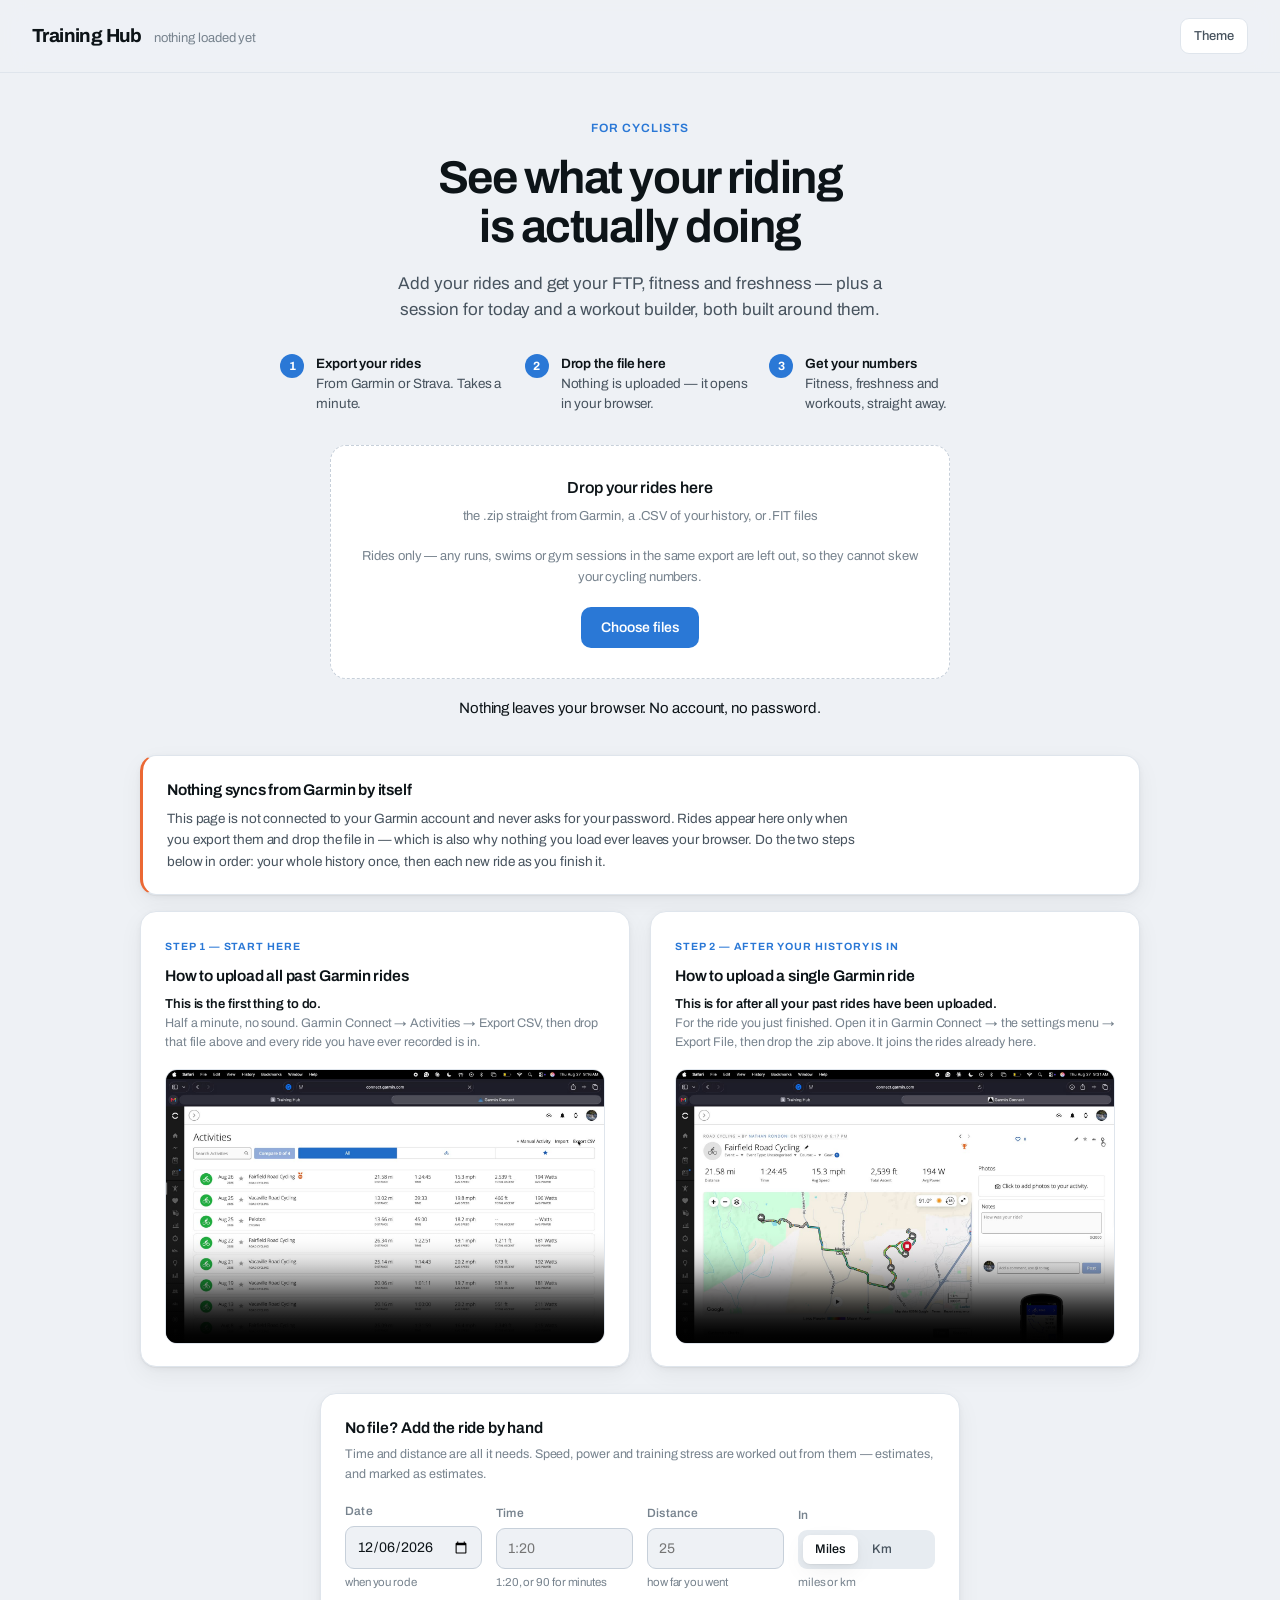
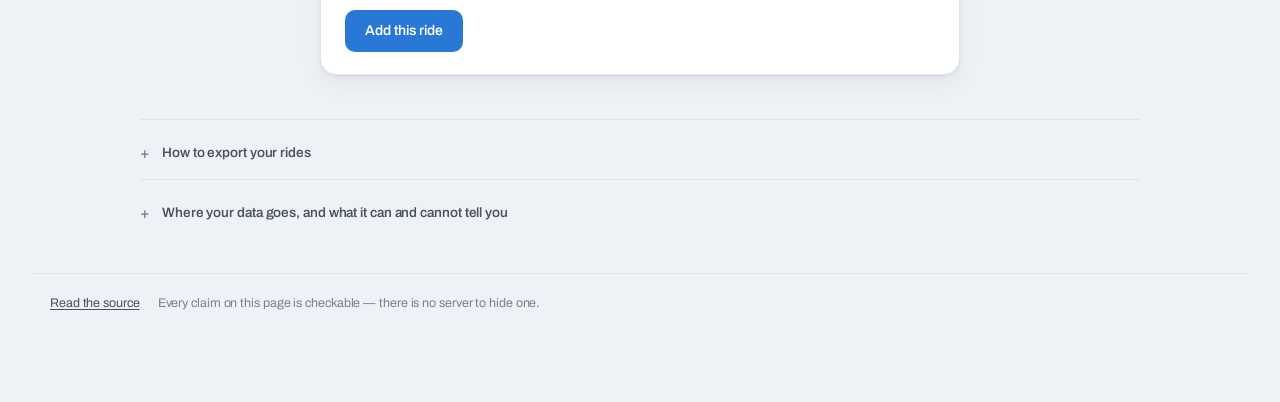
==== commit 169debf6: "Say what was ridden and which day this is, and stop there The line under Ride tomorrow explained its" ====
--- a/docs/index.html
+++ b/docs/index.html
@@ -597,14 +597,6 @@
   margin: -2px 0 0; font-size: 12.5px; color: var(--text-3);
   font-variant-numeric: tabular-nums;
 }
-
-/* An inline control that reads as a sentence, not a button. */
-.linky {
-  appearance: none; background: none; border: 0; padding: 0; cursor: pointer;
-  font: inherit; color: var(--series-1); text-decoration: underline;
-  text-underline-offset: 2px;
-}
-.linky:hover { color: var(--text); }
 
 /* The date the three sessions were worked out for, under the standfirst. */
 .rt-asof {
@@ -4943,10 +4935,6 @@
    * then read with today's ride in the history, which is what makes it
    * respond. Ride hard today and tomorrow comes back easy, or as a day off,
    * without anybody having to ask for one.
-   *
-   * `opts.force` is the rider overriding it: 'today' plans the day again even
-   * though something is already recorded on it, for the morning commute that
-   * was not meant to be the session.
    */
   function nextUp(activities, profile, opts) {
     opts = opts || {};
@@ -4955,12 +4943,9 @@
     const key = dayKey(now);
     const done = ridesOn(activities, key);
 
-    if (!done.length || opts.force === 'today') {
-      return Object.assign(options(activities, profile, now, opts), {
-        forDay: 'today', date: key,
-        done: done.length ? summarise(done, profile) : null,
-        canPlanToday: false,
-      });
+    if (!done.length) {
+      return Object.assign(options(activities, profile, now, opts),
+                           { forDay: 'today', date: key, done: null });
     }
 
     // This time tomorrow, so that "a hard ride 9 hours ago" is read as
@@ -4969,7 +4954,6 @@
     return Object.assign(options(activities, profile, tomorrow, opts), {
       forDay: 'tomorrow', date: dayKey(tomorrow),
       done: summarise(done, profile),
-      canPlanToday: true,
     });
   }
 
@@ -6337,9 +6321,6 @@
   const app = $('#app');
   app.innerHTML = '';
   hideTip();
-  // A fresh payload, or a new day: the override belongs to the day it was set
-  // on, not to the browser tab.
-  PLAN_TODAY_ANYWAY = false;
 
   const hasData = payload && payload.totals && payload.totals.activities;
   $('#import-btn').hidden = !hasData;
@@ -7075,11 +7056,6 @@
  * the morning the legs are unusually good. Each says plainly when you would
  * pick it, so choosing one is a decision rather than a fudge.
  */
-// Set when the rider overrides the roll-forward: something is already recorded
-// today, but they say it was not the session. Cleared on every fresh draw of
-// the dashboard, because tomorrow it is a different question.
-let PLAN_TODAY_ANYWAY = false;
-
 /** The button that takes a suggested session into the builder. */
 function openButton(workout, name, cls, label) {
   const open = el('button', { class: cls, type: 'button',
@@ -7100,10 +7076,7 @@
 
   let rec;
   try {
-    rec = Coach.nextUp(RAW_ACTIVITIES, PROFILE, {
-      rider: RIDER, now: new Date(),
-      force: PLAN_TODAY_ANYWAY ? 'today' : null,
-    });
+    rec = Coach.nextUp(RAW_ACTIVITIES, PROFILE, { rider: RIDER, now: new Date() });
   } catch (e) {
     card.appendChild(el('h2', { text: 'Ride today' }));
     card.appendChild(el('p', { class: 'hint', text: 'Not enough data to suggest a session yet.' }));
@@ -7128,9 +7101,9 @@
       ? 'Today the answer is not a session. What the numbers point to is a day ' +
         'off — and the ride beside it is there because the choice is still yours.'
       : (ahead
-          ? 'Today is ridden, so this is tomorrow, worked out with today counted. ' +
-            'The recommendation is what your numbers point to; the two either side ' +
-            'are yours to take instead, because you know how the legs feel.'
+          ? 'Today is ridden, so this is tomorrow. The recommendation is what your ' +
+            'numbers point to; the two either side are yours to take instead, ' +
+            'because you know how the legs feel and the data does not.'
           : 'Three ways to ride today. The recommendation is what your numbers point ' +
             'to; the two either side are yours to take instead, because you know how ' +
             'the legs feel and the data does not.') }));
@@ -7142,11 +7115,9 @@
   if (rec.done) {
     const d = rec.done;
     asof.appendChild(document.createTextNode(
-      `Today: ${d.rides > 1 ? d.rides + ' rides, ' : ''}${dist(d.distance_m)} ${unit} in ` +
-      `${Analytics.fmtDuration(d.seconds)}${d.tss ? ', ' + d.tss + ' TSS' : ''}. ` +
-      (rec.forDay === 'tomorrow'
-        ? `Next up is ${fmtDate(rec.date)}, read with it counted.`
-        : `Planning ${fmtDate(rec.date)} again anyway.`)));
+      `You rode today: ${d.rides > 1 ? d.rides + ' rides, ' : ''}` +
+      `${dist(d.distance_m)} ${unit} in ${Analytics.fmtDuration(d.seconds)}` +
+      `${d.tss ? ', ' + d.tss + ' TSS' : ''}. This is ${fmtDate(rec.date)}.`));
   } else {
     const yday = Analytics.distanceIn(RAW_ACTIVITIES, {
       unit: DATA.unit, today: todayKey(), days: 1, endingDaysAgo: 1 });
@@ -7155,19 +7126,6 @@
       (yday.rides
         ? `yesterday: ${fmt(yday.distance, 1)} ${unit} in ${Analytics.fmtDuration(yday.seconds)}.`
         : 'yesterday: a day off.')));
-  }
-  // The rider's say over the roll-forward: a commute recorded this morning is
-  // not the day's session, and only they know that.
-  if (rec.done) {
-    const flip = el('button', { class: 'linky', type: 'button',
-      text: ahead ? 'That was not the session — plan today anyway'
-                  : 'Back to tomorrow' });
-    flip.addEventListener('click', () => {
-      PLAN_TODAY_ANYWAY = ahead;
-      drawDashboard();
-    });
-    asof.appendChild(document.createTextNode(' '));
-    asof.appendChild(flip);
   }
   card.appendChild(asof);
 
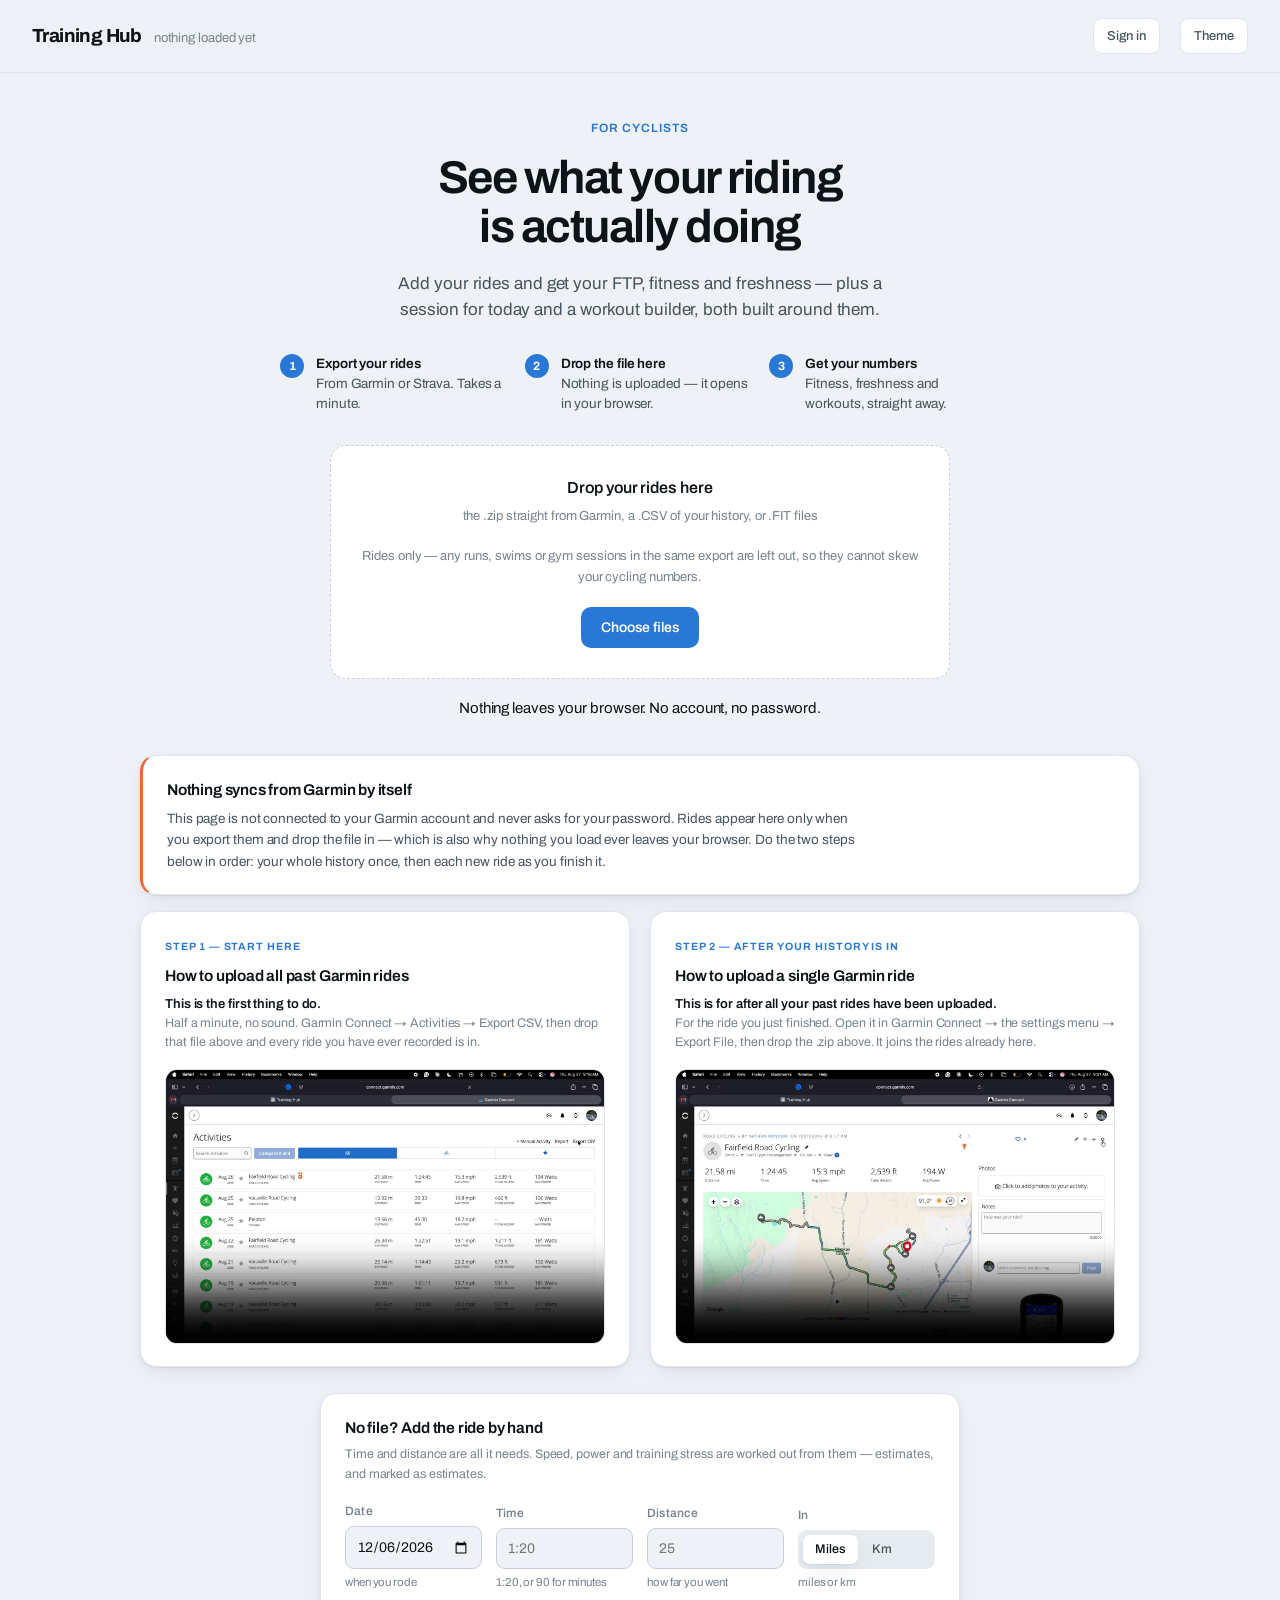
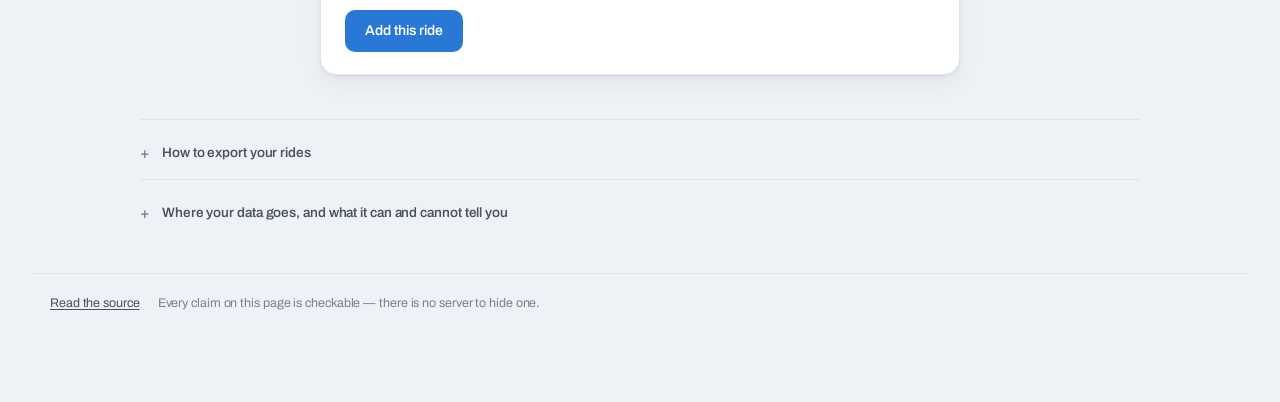
==== commit b26083c6: "Rider accounts and a team board, with no server behind either Accounts: a name, a hashed password an" ====
--- a/docs/index.html
+++ b/docs/index.html
@@ -510,6 +510,26 @@
 /* ---------------------------------------------------------------- landing */
 .landing { max-width: 1000px; margin: 0 auto; }
 
+/* ------------------------------------------------------- accounts, team */
+.card.account { max-width: 460px; margin: 0 auto; }
+.acct-form { display: flex; flex-direction: column; gap: 14px; margin: 16px 0 4px; }
+.acct-form .field > span:first-child {
+  font-size: 12px; font-weight: 560; color: var(--text-3); letter-spacing: .02em;
+}
+.acct-form .field .note { font-size: 11.5px; color: var(--text-3); }
+.acct-err {
+  margin: 12px 0 0; font-size: 13px; color: var(--crit);
+  border-left: 3px solid var(--crit); padding-left: 10px;
+}
+.acct-actions { display: flex; gap: 10px; align-items: center; margin-top: 16px; }
+.acct-small {
+  margin: 14px 0 0; font-size: 12px; color: var(--text-3); line-height: 1.6;
+}
+.card.account .skip { margin-top: 16px; align-self: flex-start; }
+
+.team-actions { display: flex; gap: 10px; flex-wrap: wrap; margin-top: 16px; }
+.sub-note { font-size: 11.5px; color: var(--text-3); margin-top: 2px; }
+
 .fuel-note {
   border: 1px solid var(--border); border-left: 3px solid var(--ramp-3);
   border-radius: 10px; background: var(--bg); padding: 12px 14px;
@@ -762,12 +782,12 @@
 .setup h2 { font-size: 16px; }
 .setup .row { display: flex; gap: 14px; align-items: flex-end; flex-wrap: wrap; margin-top: 16px; }
 .setup .field { min-width: 130px; }
-.setup .skip, .hero .skip {
+.setup .skip, .hero .skip, .account .skip {
   appearance: none; background: none; border: 0; cursor: pointer;
   font: inherit; font-size: 13px; color: var(--text-3); text-decoration: underline;
   text-underline-offset: 2px; padding: 10px 2px;
 }
-.setup .skip:hover, .hero .skip:hover { color: var(--text-2); }
+.setup .skip:hover, .hero .skip:hover, .account .skip:hover { color: var(--text-2); }
 
 /* ------------------------------------------------------- workout totals */
 .totals { margin: 18px 0 4px; }
@@ -811,6 +831,7 @@
       <span class="sub" id="range-sub"></span>
     </div>
     <div class="spacer"></div>
+    <button class="ghost" id="account-btn" type="button">Sign in</button>
     <button class="ghost" id="import-btn" type="button" hidden>Add rides</button>
     <button class="ghost" id="clear-btn" type="button" hidden>Clear</button>
     <button class="ghost" id="theme-btn" type="button" aria-label="Switch colour theme">Theme</button>
@@ -4965,6 +4986,324 @@
   else root.Coach = api;
 })(typeof self !== 'undefined' ? self : this);
 
+/* Rider accounts, in the browser.
+ *
+ * There is no server behind this site and there is not one behind this file
+ * either. An account is a name, a hashed password and a slot in this browser's
+ * storage; signing in switches which slot the page reads and writes. That is
+ * the whole mechanism.
+ *
+ * What it is for: a laptop at the trailhead, or an iPad at home, that more
+ * than one rider uses. Each of them gets their own history, their own FTP and
+ * their own recommendation instead of everybody's rides landing in one pile.
+ *
+ * What it is not: a login that follows a rider to another device. Their rides
+ * are on this one and nowhere else. It is not a security boundary either —
+ * anybody who can open this browser's developer tools can read all of it. The
+ * password stops a teammate wandering into your numbers on a shared machine,
+ * and the page says as much where it asks for one.
+ *
+ * Passwords are still hashed rather than stored, because people reuse them and
+ * that is not ours to be careless with.
+ */
+(function (root) {
+  'use strict';
+
+  const KEY = 'training-hub-riders';
+  const LEGACY_DATA = 'training-hub-data';
+  const dataKey = id => LEGACY_DATA + ':' + id;
+
+  const TEAM_NAME = 'Vacaville Composite';
+  const TEAM_CODE = 'DIRTDOGS';
+  const USERNAME_RE = /^[a-z0-9][a-z0-9._-]{1,23}$/;
+  const PBKDF2_ROUNDS = 150000;
+
+  /* ------------------------------------------------------------- storage */
+
+  function read() {
+    try {
+      const raw = localStorage.getItem(KEY);
+      const box = raw ? JSON.parse(raw) : null;
+      if (!box || !Array.isArray(box.riders)) return { riders: [], current: null };
+      return box;
+    } catch (e) { return { riders: [], current: null }; }
+  }
+
+  function write(box) {
+    try { localStorage.setItem(KEY, JSON.stringify(box)); return true; }
+    catch (e) { return false; }
+  }
+
+  const all = () => read().riders;
+  const find = name => all().find(r => r.username === String(name || '').trim().toLowerCase()) || null;
+  const byId = id => all().find(r => r.id === id) || null;
+
+  function current() {
+    const box = read();
+    return box.current ? (box.riders.find(r => r.id === box.current) || null) : null;
+  }
+
+  /* -------------------------------------------------------------- hashing */
+
+  /**
+   * PBKDF2 where the browser will do it, and an iterated SHA-256 where it will
+   * not — a page opened from a file:// URL has no WebCrypto. Each account
+   * records which was used, so a password is always checked the way it was
+   * made.
+   */
+  const subtle = () => (typeof crypto !== 'undefined' && crypto.subtle) ? crypto.subtle : null;
+  const algoNow = () => subtle() ? 'pbkdf2' : 'sha256x1000';
+
+  function hex(bytes) {
+    return Array.prototype.map.call(new Uint8Array(bytes),
+      b => b.toString(16).padStart(2, '0')).join('');
+  }
+
+  function randomSalt() {
+    const b = new Uint8Array(16);
+    if (typeof crypto !== 'undefined' && crypto.getRandomValues) crypto.getRandomValues(b);
+    else for (let i = 0; i < b.length; i++) b[i] = Math.floor(Math.random() * 256);
+    return hex(b);
+  }
+
+  async function derive(password, salt, algo) {
+    if (algo === 'pbkdf2' && subtle()) {
+      const enc = new TextEncoder();
+      const key = await subtle().importKey('raw', enc.encode(password), 'PBKDF2',
+                                           false, ['deriveBits']);
+      const bits = await subtle().deriveBits({
+        name: 'PBKDF2', salt: enc.encode(salt),
+        iterations: PBKDF2_ROUNDS, hash: 'SHA-256',
+      }, key, 256);
+      return hex(bits);
+    }
+    let out = salt + ' ' + password;
+    for (let i = 0; i < 1000; i++) out = sha256(out + i);
+    return out;
+  }
+
+  /* --------------------------------------------------------------- sha256 */
+  /* FIPS 180-4, in the space it takes, so a page opened from a file on disk
+   * can still check a password. Unused wherever WebCrypto exists. */
+
+  const K = [];
+  const H0 = [];
+  (function tables() {
+    const frac = x => Math.floor((x - Math.floor(x)) * 4294967296);
+    let n = 2, i = 0;
+    while (i < 64) {
+      let prime = true;
+      for (let d = 2; d * d <= n; d++) if (n % d === 0) { prime = false; break; }
+      if (prime) {
+        K[i] = frac(Math.cbrt(n));
+        if (i < 8) H0[i] = frac(Math.sqrt(n));
+        i++;
+      }
+      n++;
+    }
+  })();
+
+  function sha256(str) {
+    const rr = (x, n) => (x >>> n) | (x << (32 - n));
+    const utf8 = unescape(encodeURIComponent(str));
+    const bytes = [];
+    for (let i = 0; i < utf8.length; i++) bytes.push(utf8.charCodeAt(i));
+    const bitLen = utf8.length * 8;
+    bytes.push(0x80);
+    while (bytes.length % 64 !== 56) bytes.push(0);
+    // 64 bits of length, big-endian. Nothing hashed here is long enough to
+    // need the top four bytes.
+    bytes.push(0, 0, 0, 0,
+               (bitLen >>> 24) & 0xff, (bitLen >>> 16) & 0xff,
+               (bitLen >>> 8) & 0xff, bitLen & 0xff);
+
+    const H = H0.slice();
+    const w = new Array(64);
+    for (let off = 0; off < bytes.length; off += 64) {
+      for (let i = 0; i < 16; i++) {
+        w[i] = ((bytes[off + i * 4] << 24) | (bytes[off + i * 4 + 1] << 16) |
+                (bytes[off + i * 4 + 2] << 8) | bytes[off + i * 4 + 3]) | 0;
+      }
+      for (let i = 16; i < 64; i++) {
+        const s0 = rr(w[i - 15], 7) ^ rr(w[i - 15], 18) ^ (w[i - 15] >>> 3);
+        const s1 = rr(w[i - 2], 17) ^ rr(w[i - 2], 19) ^ (w[i - 2] >>> 10);
+        w[i] = (w[i - 16] + s0 + w[i - 7] + s1) | 0;
+      }
+      let a = H[0], b = H[1], c = H[2], d = H[3];
+      let e = H[4], f = H[5], g = H[6], h = H[7];
+      for (let i = 0; i < 64; i++) {
+        const S1 = rr(e, 6) ^ rr(e, 11) ^ rr(e, 25);
+        const ch = (e & f) ^ (~e & g);
+        const t1 = (h + S1 + ch + K[i] + w[i]) | 0;
+        const S0 = rr(a, 2) ^ rr(a, 13) ^ rr(a, 22);
+        const maj = (a & b) ^ (a & c) ^ (b & c);
+        const t2 = (S0 + maj) | 0;
+        h = g; g = f; f = e; e = (d + t1) | 0;
+        d = c; c = b; b = a; a = (t1 + t2) | 0;
+      }
+      const round = [a, b, c, d, e, f, g, h];
+      for (let i = 0; i < 8; i++) H[i] = (H[i] + round[i]) | 0;
+    }
+    return H.map(v => (v >>> 0).toString(16).padStart(8, '0')).join('');
+  }
+
+  /* -------------------------------------------------------------- accounts */
+
+  /** What is wrong with this username, in plain words, or null. */
+  function usernameProblem(name) {
+    const n = String(name || '').trim().toLowerCase();
+    if (!n) return 'Pick a username.';
+    if (n.length < 2) return 'A username needs at least two characters.';
+    if (n.length > 24) return 'That is too long — 24 characters at most.';
+    if (!USERNAME_RE.test(n)) {
+      return 'Letters and numbers only, plus . _ or -, starting with a letter or number.';
+    }
+    return null;
+  }
+
+  function newId() {
+    return 'r' + Date.now().toString(36) + Math.random().toString(36).slice(2, 8);
+  }
+
+  /**
+   * Make an account and sign into it.
+   *
+   * A history loaded before anybody made an account belongs to whoever was
+   * standing there, so the first account made adopts it rather than leaving a
+   * season of riding orphaned in the old slot.
+   */
+  async function signUp(name, password, displayName) {
+    const problem = usernameProblem(name);
+    if (problem) throw new Error(problem);
+    if (!password || password.length < 6) {
+      throw new Error('Use a password of at least six characters.');
+    }
+    const username = String(name).trim().toLowerCase();
+    if (find(username)) throw new Error('That username is taken on this device.');
+
+    const salt = randomSalt();
+    const algo = algoNow();
+    const rider = {
+      id: newId(), username: username,
+      display: (displayName || '').trim() || username,
+      salt: salt, algo: algo, hash: await derive(password, salt, algo),
+      team: null, role: 'rider', created: new Date().toISOString(),
+    };
+    const box = read();
+    const first = box.riders.length === 0;
+    box.riders.push(rider);
+    box.current = rider.id;
+    write(box);
+
+    if (first) adoptLegacyData(rider.id);
+    return rider;
+  }
+
+  async function signIn(name, password) {
+    const rider = find(name);
+    if (!rider) throw new Error('No account with that username on this device.');
+    const got = await derive(password || '', rider.salt, rider.algo);
+    if (got !== rider.hash) throw new Error('That password does not match.');
+    const box = read();
+    box.current = rider.id;
+    write(box);
+    return rider;
+  }
+
+  function signOut() {
+    const box = read();
+    box.current = null;
+    write(box);
+  }
+
+  async function changePassword(name, oldPassword, newPassword) {
+    const rider = await signIn(name, oldPassword);
+    if (!newPassword || newPassword.length < 6) {
+      throw new Error('Use a password of at least six characters.');
+    }
+    const salt = randomSalt();
+    const algo = algoNow();
+    return update(rider.id, { salt: salt, algo: algo,
+                              hash: await derive(newPassword, salt, algo) });
+  }
+
+  function update(id, fields) {
+    const box = read();
+    const rider = box.riders.find(r => r.id === id);
+    if (!rider) return null;
+    Object.assign(rider, fields);
+    write(box);
+    return rider;
+  }
+
+  /** Remove an account and everything it holds. There is no undo and no copy
+   *  anywhere else, which is said out loud wherever this is offered. */
+  function remove(id) {
+    const box = read();
+    box.riders = box.riders.filter(r => r.id !== id);
+    if (box.current === id) box.current = null;
+    write(box);
+    try { localStorage.removeItem(dataKey(id)); } catch (e) { /* already gone */ }
+  }
+
+  /* ------------------------------------------------------------ the team */
+
+  function joinProblem(code) {
+    return String(code || '').trim().toUpperCase() === TEAM_CODE
+      ? null : 'That is not the join code.';
+  }
+
+  /** Join the team. The first rider on this device to join is its coach —
+   *  some account has to be able to take a rider off the board. */
+  function joinTeam(id, code) {
+    const problem = joinProblem(code);
+    if (problem) throw new Error(problem);
+    const anyCoach = all().some(r => r.team === TEAM_NAME && r.role === 'coach');
+    return update(id, { team: TEAM_NAME, role: anyCoach ? 'rider' : 'coach' });
+  }
+
+  function leaveTeam(id) { return update(id, { team: null, role: 'rider' }); }
+  const teamRiders = () => all().filter(r => r.team === TEAM_NAME);
+  const isCoach = rider => !!(rider && rider.team === TEAM_NAME && rider.role === 'coach');
+
+  /* ----------------------------------------------------------- their data */
+
+  function loadData(id) {
+    try {
+      const raw = localStorage.getItem(dataKey(id));
+      return raw ? JSON.parse(raw) : null;
+    } catch (e) { return null; }
+  }
+
+  function saveData(id, payload) {
+    try { localStorage.setItem(dataKey(id), JSON.stringify(payload)); return true; }
+    catch (e) { return false; }
+  }
+
+  function clearData(id) {
+    try { localStorage.removeItem(dataKey(id)); } catch (e) { /* already gone */ }
+  }
+
+  /** Rides loaded before there were accounts become the first account's. */
+  function adoptLegacyData(id) {
+    try {
+      const raw = localStorage.getItem(LEGACY_DATA);
+      if (!raw) return false;
+      localStorage.setItem(dataKey(id), raw);
+      localStorage.removeItem(LEGACY_DATA);
+      return true;
+    } catch (e) { return false; }
+  }
+
+  const api = { all, find, byId, current, signUp, signIn, signOut, changePassword,
+                update, remove, usernameProblem,
+                joinTeam, leaveTeam, joinProblem, teamRiders, isCoach,
+                loadData, saveData, clearData, adoptLegacyData, dataKey,
+                sha256, TEAM_NAME, TEAM_CODE };
+  if (typeof module !== 'undefined' && module.exports) module.exports = api;
+  else root.Riders = api;
+})(typeof self !== 'undefined' ? self : this);
+
 // Replaced with a JSON payload by `./wk web`; null for the hosted page,
 // which gets its data from whatever the visitor loads.
 let DATA = null;
@@ -5615,8 +5954,13 @@
 
 const STORE_KEY = 'training-hub-data';
 
+// The account whose history is on screen, or null for a rider using the site
+// the way it has always worked: no account, one history, this browser.
+let ACCOUNT = null;
+
 function saveLocal(payload) {
   try {
+    if (ACCOUNT) return Riders.saveData(ACCOUNT.id, payload);
     localStorage.setItem(STORE_KEY, JSON.stringify(payload));
     return true;
   } catch (e) {
@@ -5627,12 +5971,33 @@
 }
 function loadLocal() {
   try {
+    if (ACCOUNT) return Riders.loadData(ACCOUNT.id);
     const raw = localStorage.getItem(STORE_KEY);
     return raw ? JSON.parse(raw) : null;
   } catch (e) { return null; }
 }
 function clearLocal() {
-  try { localStorage.removeItem(STORE_KEY); } catch (e) { /* nothing to do */ }
+  try {
+    if (ACCOUNT) Riders.clearData(ACCOUNT.id);
+    else localStorage.removeItem(STORE_KEY);
+  } catch (e) { /* nothing to do */ }
+}
+
+/**
+ * Switch to an account, or to nobody, and redraw from that rider's history.
+ *
+ * Everything on the page is built from DATA, so changing which slot DATA comes
+ * from is the whole of signing in. The profile travels with the account: FTP
+ * and weight are the rider's, not the browser's, and two riders sharing a
+ * laptop should never inherit each other's zones.
+ */
+function useAccount(rider) {
+  ACCOUNT = rider || null;
+  SIGNING_IN = false;
+  loadProfile();
+  TAB = 'dashboard';
+  paintAccountButton();
+  render(ridesOnly(loadLocal()));
 }
 
 function readFile(file) {
@@ -6339,6 +6704,10 @@
     $('#range-sub').textContent = held
       ? `${held} session${held === 1 ? '' : 's'} loaded  ·  add more below`
       : 'nothing loaded yet';
+    if (ACCOUNT && ACCOUNT.team) {
+      app.appendChild(tabBar());
+      if (TAB === 'team') { app.appendChild(teamView()); return; }
+    }
     app.appendChild(importScreen(errorMessage));
     return;
   }
@@ -6376,6 +6745,7 @@
 
   app.appendChild(tabBar());
   if (TAB === 'workout') { app.appendChild(workoutView()); return; }
+  if (TAB === 'team') { app.appendChild(teamView()); return; }
 
   const setup = setupCard();
   if (setup) app.appendChild(setup);
@@ -6734,14 +7104,23 @@
 let PROFILE = Object.assign({}, DEFAULT_PROFILE);
 let TAB = 'dashboard';
 
+// The profile belongs to the rider, not to the browser: two riders on one
+// laptop must not inherit each other's FTP, weight or zones.
+const profileKey = () => ACCOUNT ? PROFILE_KEY + ':' + ACCOUNT.id : PROFILE_KEY;
+// And so does having been asked for it: the second rider on a shared laptop
+// was never offered the setup card, because the first had dismissed it.
+const setupKey = () =>
+  ACCOUNT ? 'training-hub-setup-done:' + ACCOUNT.id : 'training-hub-setup-done';
+
 function loadProfile() {
+  PROFILE = Object.assign({}, DEFAULT_PROFILE);
   try {
-    const raw = localStorage.getItem(PROFILE_KEY);
+    const raw = localStorage.getItem(profileKey());
     if (raw) PROFILE = Object.assign({}, DEFAULT_PROFILE, JSON.parse(raw));
   } catch (e) { /* private mode; defaults stand */ }
 }
 function saveProfile() {
-  try { localStorage.setItem(PROFILE_KEY, JSON.stringify(PROFILE)); } catch (e) { /* ignore */ }
+  try { localStorage.setItem(profileKey(), JSON.stringify(PROFILE)); } catch (e) { /* ignore */ }
 }
 
 const rides = () => (RAW_ACTIVITIES || []).filter(a => a.type === 'cycling');
@@ -6914,7 +7293,7 @@
 function setupCard() {
   if (PROFILE.ftp && PROFILE.weightKg) return null;
   let dismissed = false;
-  try { dismissed = localStorage.getItem('training-hub-setup-done') === '1'; } catch (e) {}
+  try { dismissed = localStorage.getItem(setupKey()) === '1'; } catch (e) {}
   if (dismissed) return null;
 
   const measured = DATA.curve ? Fit.ftpFromCurve(DATA.curve) : null;
@@ -6954,14 +7333,14 @@
     if (Number.isFinite(f) && f > 0) PROFILE.ftp = Math.round(f);
     if (Number.isFinite(w) && w > 0) PROFILE.weightKg = w;
     saveProfile();
-    try { localStorage.setItem('training-hub-setup-done', '1'); } catch (e) {}
+    try { localStorage.setItem(setupKey(), '1'); } catch (e) {}
     drawDashboard();
   });
   row.appendChild(save);
 
   const skip = el('button', { class: 'skip', type: 'button', text: 'Not now' });
   skip.addEventListener('click', () => {
-    try { localStorage.setItem('training-hub-setup-done', '1'); } catch (e) {}
+    try { localStorage.setItem(setupKey(), '1'); } catch (e) {}
     drawDashboard();
   });
   row.appendChild(skip);
@@ -7191,6 +7570,421 @@
 
   if (rec.pattern) card.appendChild(el('p', { class: 'rec-note', text: rec.pattern }));
   return card;
+}
+
+/* ------------------------------------------------------------- accounts */
+
+/**
+ * Signing in, on a site with no server.
+ *
+ * An account is a slot in this browser: the rides, the profile and the FTP
+ * behind one name. It exists so a laptop at the trailhead, or an iPad at home,
+ * can hold more than one rider without their numbers running together.
+ *
+ * It is not a login that follows you to another device, and the screen says so
+ * rather than letting somebody find out on their phone.
+ */
+function accountScreen() {
+  const wrap = el('div', { class: 'landing' });
+  const card = el('div', { class: 'card account' });
+  const known = Riders.all();
+  let mode = known.length ? 'in' : 'up';
+
+  const draw = () => {
+    card.innerHTML = '';
+    card.appendChild(el('h2', { text: mode === 'in' ? 'Sign in' : 'Make an account' }));
+    card.appendChild(el('p', { class: 'hint',
+      text: mode === 'in'
+        ? 'Your rides, your FTP and your recommendation, kept apart from anybody ' +
+          'else who uses this device.'
+        : 'One name for your riding on this device. There is no email and nothing ' +
+          'to confirm — the account lives in this browser.' }));
+
+    const form = el('div', { class: 'acct-form' });
+    const field = (label, attrs, note) => {
+      const f = el('label', { class: 'field' });
+      f.appendChild(el('span', { text: label }));
+      const input = el('input', attrs);
+      f.appendChild(input);
+      if (note) f.appendChild(el('span', { class: 'note', text: note }));
+      form.appendChild(f);
+      return input;
+    };
+
+    const user = field('Username', { type: 'text', autocomplete: 'username',
+                                     autocapitalize: 'none', spellcheck: 'false' });
+    const name = mode === 'up'
+      ? field('Name on the team board', { type: 'text', autocomplete: 'name' },
+              'Optional. Your username is used if you leave it blank.')
+      : null;
+    const pass = field('Password', { type: 'password',
+      autocomplete: mode === 'in' ? 'current-password' : 'new-password' },
+      mode === 'up' ? 'Six characters or more.' : '');
+
+    card.appendChild(form);
+
+    const err = el('p', { class: 'acct-err', hidden: 'hidden' });
+    card.appendChild(err);
+    const fail = message => { err.textContent = message; err.hidden = false; };
+
+    const go = el('button', { class: 'btn', type: 'button',
+                              text: mode === 'in' ? 'Sign in' : 'Create it' });
+    const submit = async () => {
+      err.hidden = true;
+      go.disabled = true;
+      try {
+        const rider = mode === 'in'
+          ? await Riders.signIn(user.value, pass.value)
+          : await Riders.signUp(user.value, pass.value, name ? name.value : '');
+        useAccount(rider);
+      } catch (e) {
+        fail(e.message);
+        go.disabled = false;
+      }
+    };
+    [user, pass].concat(name ? [name] : []).forEach(input =>
+      input.addEventListener('keydown', e => { if (e.key === 'Enter') submit(); }));
+    go.addEventListener('click', submit);
+
+    const row = el('div', { class: 'acct-actions' });
+    row.appendChild(go);
+    const swap = el('button', { class: 'ghost', type: 'button',
+      text: mode === 'in' ? 'Make an account' : (known.length ? 'I have one already' : 'Cancel') });
+    swap.addEventListener('click', () => {
+      if (mode === 'up' && !known.length) { useAccount(null); return; }
+      mode = mode === 'in' ? 'up' : 'in';
+      draw();
+    });
+    row.appendChild(swap);
+    card.appendChild(row);
+
+    // Nobody is forced into an account. The site works exactly as it always
+    // has without one, and saying so here is more honest than a wall.
+    const skip = el('button', { class: 'skip', type: 'button',
+                                text: 'Carry on without an account' });
+    skip.addEventListener('click', () => useAccount(null));
+    card.appendChild(skip);
+
+    card.appendChild(el('p', { class: 'acct-small',
+      text: 'This is not a cloud login. Your rides are in this browser and nowhere ' +
+            'else, so an account here will not show up on your phone, and clearing ' +
+            'the browser clears it. The password keeps a teammate out of your ' +
+            'numbers on a shared device — it is a name tag, not a vault.' }));
+
+    if (known.length) {
+      const list = el('p', { class: 'acct-small',
+        text: `On this device: ${known.map(r => r.username).join(', ')}.` });
+      card.appendChild(list);
+    }
+    setTimeout(() => user.focus(), 0);
+  };
+
+  draw();
+  wrap.appendChild(card);
+  return wrap;
+}
+
+/* ----------------------------------------------------------------- team */
+
+// Teammates whose cards have been dropped in — riders on other devices, whose
+// numbers got here as a file rather than by magic.
+const CARDS_KEY = 'training-hub-cards';
+
+function loadCards() {
+  try {
+    const raw = localStorage.getItem(CARDS_KEY);
+    const list = raw ? JSON.parse(raw) : [];
+    return Array.isArray(list) ? list : [];
+  } catch (e) { return []; }
+}
+
+function saveCards(list) {
+  try { localStorage.setItem(CARDS_KEY, JSON.stringify(list)); return true; }
+  catch (e) { return false; }
+}
+
+/**
+ * A rider's card: who they are, their numbers, and their rides.
+ *
+ * The only way team data crosses devices when there is no server. Small enough
+ * to text: the rides are already summaries, and the power curves are left
+ * behind because a teammate's bests are not what a team board is for.
+ */
+function myCard() {
+  const raw = (DATA && DATA.raw) ? DATA.raw : [];
+  return {
+    kind: 'vacaville-rider-card', version: 1,
+    exported: new Date().toISOString(),
+    rider: {
+      username: ACCOUNT ? ACCOUNT.username : 'rider',
+      display: ACCOUNT ? ACCOUNT.display : (PROFILE.name || 'Rider'),
+      team: Riders.TEAM_NAME,
+    },
+    profile: {
+      ftp: PROFILE.ftp || null, weightKg: PROFILE.weightKg || null,
+      restHr: PROFILE.restHr || null, maxHr: PROFILE.maxHr || null,
+    },
+    unit: DATA ? DATA.unit : 'mi',
+    rides: raw.map(a => {
+      const copy = Object.assign({}, a);
+      delete copy.curve;
+      delete copy.streams;
+      return copy;
+    }),
+  };
+}
+
+function cardProblem(card) {
+  if (!card || card.kind !== 'vacaville-rider-card') {
+    return 'That is not a rider card. Ask them to use Share my card.';
+  }
+  if (!card.rider || !card.rider.username) return 'That card has no rider on it.';
+  if (!Array.isArray(card.rides)) return 'That card has no rides on it.';
+  return null;
+}
+
+function addCard(card) {
+  const problem = cardProblem(card);
+  if (problem) throw new Error(problem);
+  const list = loadCards().filter(c => c.rider.username !== card.rider.username);
+  list.push(card);
+  saveCards(list);
+  return card;
+}
+
+/** Everyone on the board: the accounts on this device that have joined, and
+ *  every card dropped in. One shape, so the table does not care which. */
+function teamBoard() {
+  const rows = Riders.teamRiders().map(r => {
+    const data = Riders.loadData(r.id);
+    let profile = {};
+    try {
+      const raw = localStorage.getItem(PROFILE_KEY + ':' + r.id);
+      if (raw) profile = JSON.parse(raw);
+    } catch (e) { /* defaults will do */ }
+    return {
+      key: 'acct:' + r.id, id: r.id, username: r.username, display: r.display,
+      role: r.role, here: true, isYou: !!(ACCOUNT && ACCOUNT.id === r.id),
+      rides: (data && data.raw) ? data.raw.filter(a => a.type === 'cycling') : [],
+      profile: Object.assign({}, DEFAULT_PROFILE, profile),
+      unit: data ? data.unit : 'mi',
+    };
+  });
+  loadCards().forEach(c => {
+    if (rows.some(r => r.username === c.rider.username)) return;
+    rows.push({
+      key: 'card:' + c.rider.username, username: c.rider.username,
+      display: c.rider.display || c.rider.username,
+      role: 'rider', here: false, isYou: false, card: c, exported: c.exported,
+      rides: (c.rides || []).filter(a => a.type === 'cycling'),
+      profile: Object.assign({}, DEFAULT_PROFILE, {
+        ftp: c.profile ? c.profile.ftp : null,
+        weightKg: c.profile ? c.profile.weightKg : null,
+        restHr: c.profile ? c.profile.restHr : DEFAULT_PROFILE.restHr,
+        maxHr: c.profile ? c.profile.maxHr : DEFAULT_PROFILE.maxHr,
+      }),
+      unit: c.unit || 'mi',
+    });
+  });
+  return rows;
+}
+
+/** One rider's numbers, worked out the same way the dashboard works out
+ *  yours — the same coach, the same maths, no second implementation. */
+function riderSummary(row) {
+  const rides = row.rides || [];
+  const p = row.profile || {};
+  const week = Analytics.distanceIn(rides, { unit: row.unit, today: todayKey(), days: 7 });
+  const pmc = Cycling.pmc(rides, { ftp: p.ftp, restHr: p.restHr, maxHr: p.maxHr,
+                                   today: todayKey() });
+  let rec = null;
+  try {
+    if (rides.length) rec = Coach.nextUp(rides, p, { now: new Date() });
+  } catch (e) { rec = null; }
+  const last = rides.map(a => a.date || (a.start || '').slice(0, 10))
+                    .filter(Boolean).sort().pop() || null;
+  return {
+    week: week, form: pmc.today ? pmc.today.form : null,
+    ctl: pmc.today ? pmc.today.ctl : null,
+    ftp: p.ftp || null, rides: rides.length, last: last, rec: rec,
+  };
+}
+
+// Said once, after a card is shared or dropped in, then cleared.
+let TEAM_NOTE = '';
+
+function teamView() {
+  const wrap = el('div', { class: 'stack' });
+  if (TEAM_NOTE) {
+    const note = el('div', { class: 'detected' });
+    note.appendChild(el('span', { class: 'grow', text: TEAM_NOTE }));
+    wrap.appendChild(note);
+    TEAM_NOTE = '';
+  }
+
+  // Not on the team yet: one field, one code.
+  if (!ACCOUNT || ACCOUNT.team !== Riders.TEAM_NAME) {
+    const card = el('div', { class: 'card' });
+    card.appendChild(el('h2', { text: 'Join the team' }));
+    card.appendChild(el('p', { class: 'hint',
+      text: 'Ask a teammate for the join code. It puts you on the team board on ' +
+            'this device, and lets you share a card with the rest of the squad.' }));
+    const form = el('div', { class: 'acct-form' });
+    const f = el('label', { class: 'field' });
+    f.appendChild(el('span', { text: 'Join code' }));
+    const input = el('input', { type: 'text', autocapitalize: 'characters',
+                                spellcheck: 'false', placeholder: 'CODE' });
+    f.appendChild(input);
+    form.appendChild(f);
+    card.appendChild(form);
+    const err = el('p', { class: 'acct-err', hidden: 'hidden' });
+    card.appendChild(err);
+    const go = el('button', { class: 'btn', type: 'button', text: 'Join' });
+    const submit = () => {
+      try {
+        ACCOUNT = Riders.joinTeam(ACCOUNT.id, input.value);
+        drawDashboard();
+      } catch (e) { err.textContent = e.message; err.hidden = false; }
+    };
+    input.addEventListener('keydown', e => { if (e.key === 'Enter') submit(); });
+    go.addEventListener('click', submit);
+    card.appendChild(go);
+    wrap.appendChild(card);
+    return wrap;
+  }
+
+  const board = teamBoard();
+  const coach = Riders.isCoach(ACCOUNT);
+
+  const head = el('div', { class: 'card' });
+  const h = el('div', { class: 'rt-head' });
+  h.appendChild(el('h2', { text: Riders.TEAM_NAME }));
+  h.appendChild(el('span', { class: 'pill mute',
+    text: `${board.length} rider${board.length === 1 ? '' : 's'}` }));
+  if (coach) h.appendChild(el('span', { class: 'pill good', text: 'you are coach' }));
+  head.appendChild(h);
+  head.appendChild(el('p', { class: 'hint',
+    text: 'Everybody’s numbers, worked out the same way as your own. Riders on ' +
+          'other devices appear here once they send you their card — there is no ' +
+          'server doing it behind the scenes.' }));
+
+  const actions = el('div', { class: 'team-actions' });
+  const share = el('button', { class: 'btn', type: 'button', text: 'Share my card' });
+  share.addEventListener('click', () => {
+    const card = myCard();
+    download(`${card.rider.username}-card.json`, JSON.stringify(card), 'application/json');
+    TEAM_NOTE = 'Card saved to your downloads. Send it to whoever keeps the team board.';
+    drawDashboard();
+  });
+  actions.appendChild(share);
+
+  const add = el('button', { class: 'ghost', type: 'button', text: 'Add a teammate’s card' });
+  const picker = el('input', { type: 'file', class: 'hidden-input', accept: '.json,application/json' });
+  picker.addEventListener('change', async () => {
+    const file = picker.files && picker.files[0];
+    picker.value = '';
+    if (!file) return;
+    try {
+      const card = JSON.parse(await readFile(file));
+      addCard(card);
+      TEAM_NOTE = `${card.rider.display || card.rider.username} is on the board.`;
+      drawDashboard();
+    } catch (e) {
+      TEAM_NOTE = e.message || 'That file could not be read.';
+      drawDashboard();
+    }
+  });
+  add.addEventListener('click', () => picker.click());
+  actions.appendChild(add);
+  actions.appendChild(picker);
+  head.appendChild(actions);
+  wrap.appendChild(head);
+
+  const table = el('div', { class: 'card' });
+  const wrapTable = el('div', { class: 'tbl-wrap' });
+  const t = el('table');
+  const thead = el('thead');
+  const tr = el('tr');
+  ['Rider', 'Last 7 days', 'Rides', 'FTP', 'Form', 'Last ride', 'Next session']
+    .forEach((label, i) => tr.appendChild(el('th', {
+      class: i && i < 6 ? 'r' : '', scope: 'col', text: label })));
+  if (coach) tr.appendChild(el('th', { class: 'r act', scope: 'col',
+                                       html: '<span class="vh">Remove</span>' }));
+  thead.appendChild(tr);
+  t.appendChild(thead);
+
+  const tbody = el('tbody');
+  board
+    .map(row => ({ row: row, sum: riderSummary(row) }))
+    .sort((a, b) => b.sum.week.distance - a.sum.week.distance)
+    .forEach(({ row, sum }) => {
+      const line = el('tr');
+      const who = el('td', { class: 'name' });
+      who.appendChild(document.createTextNode(row.display));
+      if (row.isYou) who.appendChild(el('span', { class: 'src', text: 'you' }));
+      if (row.role === 'coach') who.appendChild(el('span', { class: 'src', text: 'coach' }));
+      if (!row.here) {
+        who.appendChild(el('span', { class: 'src',
+          text: 'card ' + fmtDate((row.exported || '').slice(0, 10)) }));
+      }
+      line.appendChild(who);
+
+      const unit = row.unit === 'km' ? 'km' : 'mi';
+      line.appendChild(el('td', { class: 'r num',
+        text: sum.rides ? `${fmt(sum.week.distance, 1)} ${unit}` : '—' }));
+      line.appendChild(el('td', { class: 'r num', text: String(sum.week.rides) }));
+      line.appendChild(el('td', { class: 'r num', text: sum.ftp ? sum.ftp + ' W' : '—' }));
+      line.appendChild(el('td', { class: 'r num',
+        text: sum.form == null ? '—' : (sum.form > 0 ? '+' : '') + Math.round(sum.form) }));
+      line.appendChild(el('td', { class: 'r num', text: sum.last ? fmtDate(sum.last) : '—' }));
+
+      const next = el('td');
+      if (sum.rec) {
+        const chosen = sum.rec.options.find(o => o.tone === 'recommended') || sum.rec.options[0];
+        next.appendChild(el('strong', { text: chosen.name }));
+        const mins = chosen.workout ? Math.round(chosen.workout.seconds / 60) : null;
+        next.appendChild(el('span', { class: 'src',
+          text: sum.rec.forDay === 'tomorrow' ? 'tomorrow' : 'today' }));
+        if (mins) {
+          next.appendChild(el('div', { class: 'sub-note',
+            text: `${mins} min${chosen.workout.tss ? ' · ' + chosen.workout.tss + ' TSS' : ''}` }));
+        }
+        if (sum.rec.options[0] && sum.rec.options[0].second) {
+          next.appendChild(el('div', { class: 'sub-note', text: 'double day' }));
+        }
+      } else {
+        next.appendChild(el('span', { class: 'src', text: 'no rides yet' }));
+      }
+      line.appendChild(next);
+
+      if (coach) {
+        const cell = el('td', { class: 'r act' });
+        if (!row.isYou) {
+          const del = el('button', { class: 'del', type: 'button', text: '×',
+            title: 'Take this rider off the board',
+            'aria-label': `Remove ${row.display} from the team` });
+          del.addEventListener('click', () => {
+            if (!window.confirm(`Take ${row.display} off the team board?` +
+                (row.here ? ' Their account and rides stay on this device.' : ''))) return;
+            if (row.here) Riders.leaveTeam(row.id);
+            else saveCards(loadCards().filter(c => c.rider.username !== row.username));
+            drawDashboard();
+          });
+          cell.appendChild(del);
+        }
+        line.appendChild(cell);
+      }
+      tbody.appendChild(line);
+    });
+  t.appendChild(tbody);
+  wrapTable.appendChild(t);
+  table.appendChild(el('h2', { text: 'The board' }));
+  table.appendChild(wrapTable);
+  table.appendChild(el('p', { class: 'hint',
+    text: 'Sorted by the last seven days. A card is a snapshot of the day it was ' +
+          'exported, so ask for a fresh one when it goes stale.' }));
+  wrap.appendChild(table);
+  return wrap;
 }
 
 /* ---------------------------------------------------------- workout view */
@@ -7521,14 +8315,20 @@
 
 function switchTab(name) {
   TAB = name;
-  drawDashboard();
+  // With no rides loaded there is no dashboard to draw — the import screen
+  // carries the tabs instead, so a rider on the team can reach the board
+  // before they have uploaded anything.
+  if (DATA && DATA.totals && DATA.totals.activities) drawDashboard();
+  else render(DATA);
   window.scrollTo({ top: 0, behavior: 'smooth' });
 }
 
 function tabBar() {
   const bar = el('div', { class: 'tabs', role: 'tablist' });
-  [['dashboard', 'Dashboard'], ['workout', 'Build a workout']]
-    .forEach(([key, label]) => {
+  const tabs = [['dashboard', 'Dashboard'], ['workout', 'Build a workout']];
+  // Only for riders who are on a team. Solo, the site is what it always was.
+  if (ACCOUNT && ACCOUNT.team) tabs.push(['team', ACCOUNT.team]);
+  tabs.forEach(([key, label]) => {
       const b = el('button', { type: 'button', role: 'tab',
                                'aria-selected': String(TAB === key), text: label });
       b.addEventListener('click', () => {
@@ -7590,9 +8390,45 @@
   }, 60000);
 }
 
+/* Whether the page is showing the sign-in screen rather than the site. */
+let SIGNING_IN = false;
+
+/** The button in the corner: who you are, or a way to become somebody. */
+function paintAccountButton() {
+  const btn = $('#account-btn');
+  if (!btn) return;
+  btn.textContent = ACCOUNT ? ACCOUNT.display : 'Sign in';
+  btn.title = ACCOUNT
+    ? `Signed in as ${ACCOUNT.username} — click to switch rider or sign out`
+    : 'Keep your rides separate from anyone else using this device';
+}
+
 /* ------------------------------------------------------------------ start */
 (function start() {
+  ACCOUNT = Riders.current();
   loadProfile();
+  paintAccountButton();
+
+  $('#account-btn').addEventListener('click', () => {
+    if (!ACCOUNT) {
+      SIGNING_IN = true;
+      const app = $('#app');
+      app.innerHTML = '';
+      $('#import-btn').hidden = true;
+      $('#clear-btn').hidden = true;
+      app.appendChild(accountScreen());
+      window.scrollTo({ top: 0, behavior: 'smooth' });
+      return;
+    }
+    // Signed in already: the button is a way out, or a way to be somebody else.
+    const stay = window.confirm(
+      `Signed in as ${ACCOUNT.display}.\n\nOK signs you out — your rides stay on ` +
+      'this device and come back when you sign in again. Cancel to stay.');
+    if (!stay) return;
+    Riders.signOut();
+    useAccount(null);
+  });
+
   $('#import-btn').addEventListener('click', () => render(null));
   $('#clear-btn').addEventListener('click', () => {
     // The only thing on the page that deletes rides, and there is no undo:
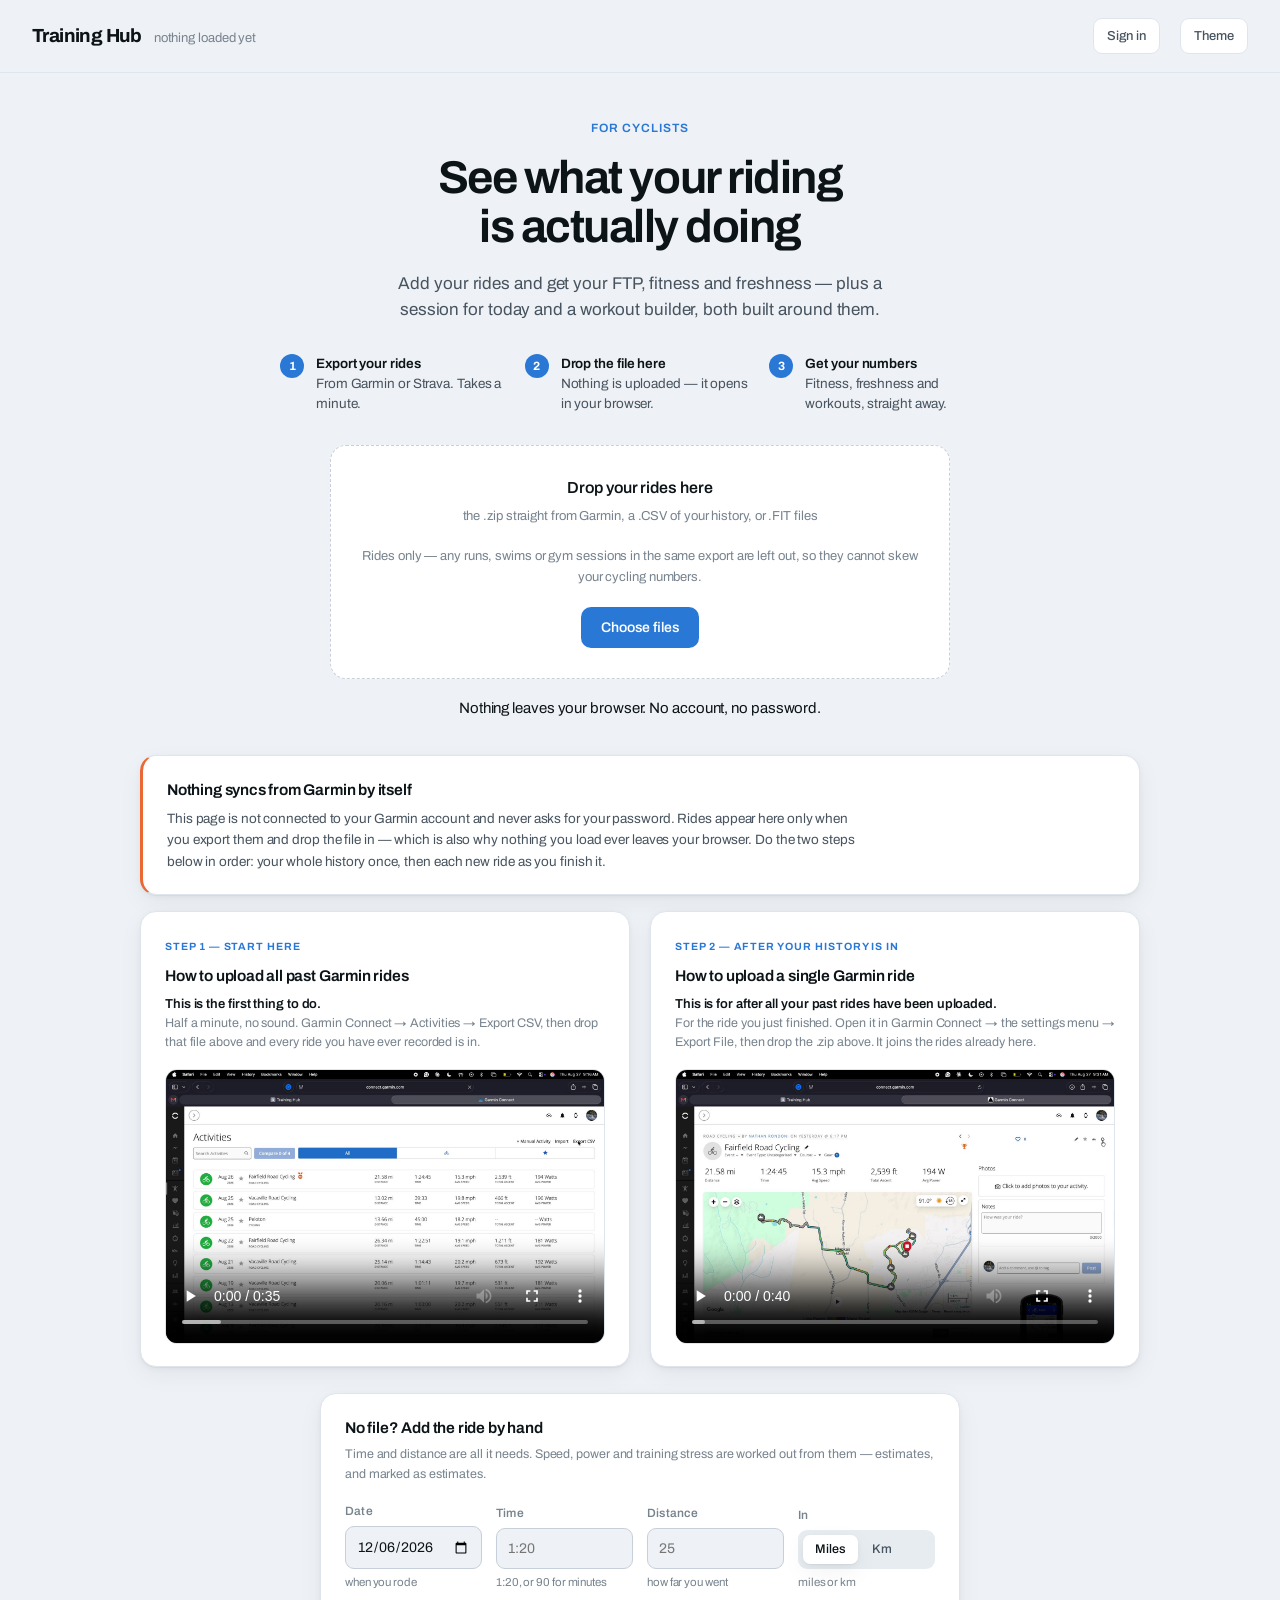
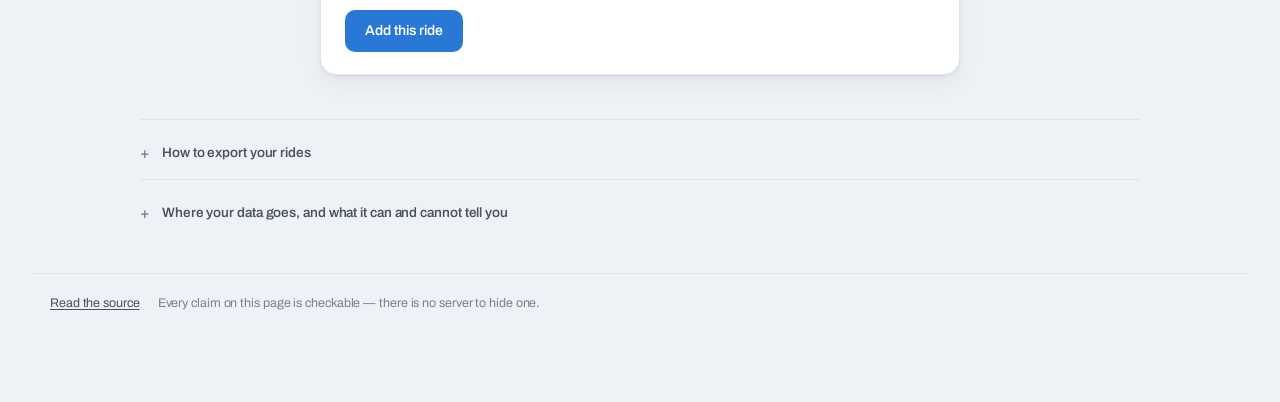
==== commit abfb769e: "Put the sign-in form where it can be found, and default to light Signing in could not be reached on " ====
--- a/docs/index.html
+++ b/docs/index.html
@@ -36,35 +36,14 @@
   --ramp-5:  #256abf;
   --ramp-6:  #184f95;
 }
-@media (prefers-color-scheme: dark) {
-  :root:not([data-theme="light"]) {
-    color-scheme: dark;
-    --bg:            #0b0f13;
-    --surface:       #141a20;
-    --surface-2:     #1c242b;
-    --border:        #232c34;
-    --border-strong: #35414b;
-    --text:          #f0f5f8;
-    --text-2:        #aeb9c3;
-    --text-3:        #78848e;
-    --series-1:      #3987e5;
-    --series-2:      #d95926;
-    --series-3:      #199e70;
-    --good:          #35b06e;
-    --warn:          #d99a2b;
-    --crit:          #e66767;
-    --grid:          #292928;
-    --shadow:        0 1px 1px rgba(0,0,0,.30), 0 2px 6px rgba(0,0,0,.24), 0 8px 24px rgba(0,0,0,.22);
-    --shadow-lift:   0 2px 4px rgba(0,0,0,.35), 0 14px 36px rgba(0,0,0,.40);
-    --ramp-0:  #262625;
-    --ramp-1:  #16324f;
-    --ramp-2:  #184f95;
-    --ramp-3:  #256abf;
-    --ramp-4:  #3987e5;
-    --ramp-5:  #6da7ec;
-    --ramp-6:  #9ec5f4;
-  }
-}
+/* The page is light unless somebody asks for dark.
+ *
+ * It used to follow the system setting, which meant a rider whose phone
+ * switches to dark at sunset opened a different-looking site than the one they
+ * set up that afternoon. The dark theme is still here and one tap away — it is
+ * a choice now rather than the weather, so `data-theme="dark"` below is the
+ * only thing that turns it on, and app.js sets that attribute on every load.
+ */
 :root[data-theme="dark"] {
   color-scheme: dark;
   --bg:      #0b0f13;
@@ -512,6 +491,11 @@
 
 /* ------------------------------------------------------- accounts, team */
 .card.account { max-width: 460px; margin: 0 auto; }
+/* The two ways in, side by side, so neither can be the one nobody finds. */
+.acct-modes { margin-bottom: 16px; }
+.acct-modes .seg { width: 100%; }
+.acct-modes .seg button { flex: 1; padding: 9px 12px; font-size: 13.5px; }
+
 .acct-form { display: flex; flex-direction: column; gap: 14px; margin: 16px 0 4px; }
 .acct-form .field > span:first-child {
   font-size: 12px; font-weight: 560; color: var(--text-3); letter-spacing: .02em;
@@ -527,6 +511,17 @@
 }
 .card.account .skip { margin-top: 16px; align-self: flex-start; }
 
+.acct-exit { margin-top: 20px; padding-top: 18px; border-top: 1px solid var(--border); }
+.acct-block {
+  margin-top: 20px; padding-top: 18px; border-top: 1px solid var(--border);
+}
+.acct-block h3 {
+  margin: 0 0 6px; font-size: 13.5px; font-weight: 620; letter-spacing: -.008em;
+}
+.acct-carry {
+  margin: 14px 0 0; font-size: 12.5px; line-height: 1.55; color: var(--text-2);
+  border-left: 3px solid var(--series-1); padding-left: 10px;
+}
 .team-actions { display: flex; gap: 10px; flex-wrap: wrap; margin-top: 16px; }
 .sub-note { font-size: 11.5px; color: var(--text-3); margin-top: 2px; }
 
@@ -819,6 +814,139 @@
   font-size: 12.5px; letter-spacing: .01em;
 }
 .course-note .pin { flex: none; margin-top: 2px; }
+
+/* =======================================================================
+   Phones
+   =======================================================================
+   Everything the site does, on a screen 390 points wide. Nothing is dropped
+   and nothing is hidden behind a menu — the numbers a rider looks at on the
+   way to a trailhead are the same ones they look at on a laptop.
+
+   Three things do the work. The header folds onto two rows so its buttons
+   stop running off the edge. The big display numbers come down to a size
+   that fits two across instead of one per screen. And the tables stop being
+   tables: an eight-column session list scrolled sideways on a phone is a
+   table nobody reads, so each row becomes a small card with its own labels.
+   ------------------------------------------------------------------- */
+@media (max-width: 640px) {
+  /* The notch, and the home indicator. */
+  header.top { padding-left: env(safe-area-inset-left); padding-right: env(safe-area-inset-right); }
+  .wrap { padding-bottom: calc(56px + env(safe-area-inset-bottom)); }
+
+  header.top { margin-bottom: 16px; }
+  .top-inner { flex-wrap: wrap; gap: 9px; padding: 11px 14px; }
+  .brand { flex: 1 1 100%; gap: 9px; min-width: 0; }
+  .brand h1 { font-size: 17px; white-space: nowrap; }
+  .brand .sub {
+    font-size: 11.5px; min-width: 0;
+    overflow: hidden; text-overflow: ellipsis; white-space: nowrap;
+  }
+  .spacer { display: none; }
+  /* Four controls, one row, thumb-sized and none of them off the screen. */
+  header.top .ghost {
+    flex: 1 1 0; min-width: 0; min-height: 40px;
+    padding: 9px 6px; font-size: 12.5px; white-space: nowrap;
+    overflow: hidden; text-overflow: ellipsis;
+  }
+
+  .wrap { padding-left: 14px; padding-right: 14px; }
+  .card { padding: 16px 15px; border-radius: 14px; }
+  .card h2 { font-size: 13px; }
+  .grid, .stack { gap: 14px; }
+
+  /* Two across, at a size that leaves room for what is under them. */
+  .kpis { grid-template-columns: repeat(2, minmax(0, 1fr)); gap: 10px; margin-bottom: 14px; }
+  .tile { padding: 14px 14px 13px; }
+  .tile .label { font-size: 10px; letter-spacing: .09em; }
+  .tile .value { margin-top: 7px; font-size: 30px; letter-spacing: -.03em; }
+  .tile .value .unit { font-size: 13px; margin-left: 3px; }
+  .tile .foot { margin-top: 9px; font-size: 11.5px; line-height: 1.45; }
+
+  /* Tabs are the whole navigation, so they stay put and stay reachable. */
+  .tabs { overflow-x: auto; -webkit-overflow-scrolling: touch; scrollbar-width: none; }
+  .tabs::-webkit-scrollbar { display: none; }
+  .tabs button { padding: 11px 12px; font-size: 14px; white-space: nowrap; }
+
+  /* ---------------------------------------------------- tables as cards */
+  .tbl-wrap { overflow: visible; }
+  table, thead, tbody, tr, td { display: block; width: 100%; }
+  thead { display: none; }
+  tbody tr {
+    display: flex; flex-direction: column;
+    border: 1px solid var(--border); border-radius: 12px;
+    padding: 4px 12px; margin-bottom: 10px; background: var(--surface);
+  }
+  tbody tr:last-child { margin-bottom: 0; }
+  tbody td {
+    display: flex; align-items: baseline; justify-content: space-between; gap: 14px;
+    padding: 7px 0; border: 0; text-align: right;
+    border-bottom: 1px solid var(--border);
+  }
+  tbody td:last-child { border-bottom: 0; }
+  /* The column heading, carried on the cell, so a row still says what its
+     numbers are once the header is gone. */
+  tbody td::before {
+    content: attr(data-label);
+    font-size: 11.5px; font-weight: 600; letter-spacing: .04em;
+    text-transform: uppercase; color: var(--text-3);
+    text-align: left; flex: none;
+  }
+  tbody td:empty, tbody td[data-label=""]:empty { display: none; }
+  /* The name is the row's heading, wherever it sits in the column order. The
+     180px floor it carries as a table column is what a card cannot afford:
+     left in place it widened the row, the card and the whole page past the
+     screen. */
+  tbody td.name {
+    order: -1; min-width: 0;
+    font-size: 15px; font-weight: 600; text-align: left;
+    justify-content: flex-start; flex-wrap: wrap; gap: 8px;
+  }
+  /* Nothing inside a card may set the page's width. A cell is a flex row, so
+     its children need the same release or a long line pushes it open. */
+  .card, .stack > *, .grid > *, .tbl-wrap, table, tbody, tr,
+  tbody td, tbody td > * { min-width: 0; max-width: 100%; }
+  tbody td > * { overflow-wrap: anywhere; }
+  /* The remove column is 34px wide in a table; as a row in a card it is a
+     full-width line like any other, or its label spills out of the card. */
+  tbody td.act { width: auto; justify-content: space-between; padding: 6px 0; }
+  tbody td.act::before { content: "Remove"; }
+  .controls { gap: 6px; }
+  .seg { flex-wrap: wrap; }
+  .seg button { padding: 8px 11px; font-size: 13px; }
+
+  /* --------------------------------------------------- forms and buttons */
+  /* 16px or iOS zooms the whole page when a field takes focus. */
+  .field input, .field select, .prompt, .acct-form input {
+    font-size: 16px; padding: 11px 12px;
+  }
+  .btn, .ghost, .del { min-height: 42px; }
+  .btn { padding: 12px 18px; font-size: 14.5px; }
+  .fields { grid-template-columns: repeat(auto-fit, minmax(104px, 1fr)); gap: 12px; }
+  .card.account { max-width: none; }
+  .acct-actions { flex-wrap: wrap; }
+  .acct-actions .btn, .acct-actions .ghost { flex: 1 1 auto; }
+
+  /* ------------------------------------------------------------ the rest */
+  .rt-head { flex-wrap: wrap; gap: 8px; }
+  .rt-opt { padding: 15px 15px 17px; }
+  .rt-opt h3 { font-size: 17px; }
+  .team-actions .btn, .team-actions .ghost { flex: 1 1 auto; }
+  /* The import summary reads as a sentence; its controls go under it rather
+     than fighting for the same line. */
+  .detected { flex-wrap: wrap; gap: 8px; padding: 12px 14px; }
+  .detected .grow { flex: 1 1 100%; }
+  .foot { flex-direction: column; align-items: flex-start; gap: 6px; }
+  .steps { font-size: 13px; }
+  .st .bar { max-width: 90px; }
+  .hero h2 { font-size: 24px; }
+  .drop { padding: 26px 16px; }
+  .walkthrough video { width: 100%; }
+}
+
+/* Very narrow: one tile across rather than two cramped ones. */
+@media (max-width: 360px) {
+  .kpis { grid-template-columns: minmax(0, 1fr); }
+}
 </style>
 </head>
 <body>
@@ -5169,8 +5297,9 @@
    * Make an account and sign into it.
    *
    * A history loaded before anybody made an account belongs to whoever was
-   * standing there, so the first account made adopts it rather than leaving a
-   * season of riding orphaned in the old slot.
+   * standing there, so a new account adopts it rather than leaving a season of
+   * riding orphaned in the old slot. Only the first account to be made finds
+   * anything there, since claiming it empties it.
    */
   async function signUp(name, password, displayName) {
     const problem = usernameProblem(name);
@@ -5190,12 +5319,15 @@
       team: null, role: 'rider', created: new Date().toISOString(),
     };
     const box = read();
-    const first = box.riders.length === 0;
     box.riders.push(rider);
     box.current = rider.id;
     write(box);
 
-    if (first) adoptLegacyData(rider.id);
+    // Whoever makes an account inherits the rides that were loaded before
+    // there were accounts — they are nobody's until somebody claims them, and
+    // leaving a season stranded in the old slot to teach a lesson about
+    // signing up first would be a poor trade.
+    adoptLegacyData(rider.id);
     return rider;
   }
 
@@ -5284,13 +5416,30 @@
     try { localStorage.removeItem(dataKey(id)); } catch (e) { /* already gone */ }
   }
 
-  /** Rides loaded before there were accounts become the first account's. */
+  /**
+   * Rides loaded before there were accounts become the first account's.
+   *
+   * The profile goes with them. An FTP and a weight typed in before signing up
+   * are the same rider's as the rides they were typed against, and leaving
+   * them behind meant a rider watched their zones vanish at the moment they
+   * made an account — which reads as the account having eaten them.
+   */
+  const LEGACY_PROFILE = 'training-hub-profile';
+  const LEGACY_SETUP = 'training-hub-setup-done';
+
   function adoptLegacyData(id) {
     try {
       const raw = localStorage.getItem(LEGACY_DATA);
       if (!raw) return false;
       localStorage.setItem(dataKey(id), raw);
       localStorage.removeItem(LEGACY_DATA);
+      [[LEGACY_PROFILE, LEGACY_PROFILE + ':' + id],
+       [LEGACY_SETUP, LEGACY_SETUP + ':' + id]].forEach(([from, to]) => {
+        const value = localStorage.getItem(from);
+        if (value == null) return;
+        localStorage.setItem(to, value);
+        localStorage.removeItem(from);
+      });
       return true;
     } catch (e) { return false; }
   }
@@ -5769,24 +5918,28 @@
     thead.appendChild(tr);
 
     const tbody = el('tbody');
+    // On a phone the table becomes one card per ride, and the column headings
+    // travel on the cells — see the phone block in style.css.
+    const label = (i) => (COLS[i] || [])[1] || '';
     rows.slice(0, 400).forEach(r => {
       const row = el('tr');
-      row.appendChild(el('td', { class: 'num', text: fmtDate(r.date) }));
-      const nameCell = el('td', { class: 'name' });
+      const nameCell = el('td', { class: 'name', 'data-label': '' });
       nameCell.appendChild(document.createTextNode(r.name || '—'));
       if (r.source) {
         nameCell.appendChild(document.createTextNode(' '));
         nameCell.appendChild(el('span', { class: 'src', text: r.source }));
       }
+      row.appendChild(el('td', { class: 'num', 'data-label': label(0), text: fmtDate(r.date) }));
       row.appendChild(nameCell);
-      row.appendChild(el('td', { class: 'r num', text: fmt(r.distance, 2) }));
-      row.appendChild(el('td', { class: 'r num', text: r.duration }));
+      row.appendChild(el('td', { class: 'r num', 'data-label': label(2), text: fmt(r.distance, 2) }));
+      row.appendChild(el('td', { class: 'r num', 'data-label': label(3), text: r.duration }));
       // Speed, not pace: minutes per mile is a runner's unit and this is a
       // bike site. The column sorts on the number behind the text.
-      row.appendChild(el('td', { class: 'r num',
+      row.appendChild(el('td', { class: 'r num', 'data-label': label(4),
         text: r.speed_text ? r.speed_text.replace(/ (mph|km\/h)$/, '') : '—' }));
-      row.appendChild(el('td', { class: 'r num', text: r.hr == null ? '—' : r.hr }));
-      row.appendChild(el('td', { class: 'r num', text: fmt(r.load) }));
+      row.appendChild(el('td', { class: 'r num', 'data-label': label(5),
+                                 text: r.hr == null ? '—' : r.hr }));
+      row.appendChild(el('td', { class: 'r num', 'data-label': label(6), text: fmt(r.load) }));
 
       const cell = el('td', { class: 'r act' });
       const del = el('button', { class: 'del', type: 'button', text: '\u00d7',
@@ -6597,9 +6750,11 @@
   const plural = (n, word) => `${n} ${word}${n === 1 ? '' : 's'}`;
   const origin = i.source === 'manual'
     ? 'estimated from time and distance'
-    : (i.source === 'fit'
-        ? plural(i.fitCount || i.unique, '.FIT ride')
-        : `${i.source === 'garmin' ? 'Garmin' : 'Strava'} export`);
+    : (i.source === 'restore'
+        ? 'carried over from another device'
+        : (i.source === 'fit'
+            ? plural(i.fitCount || i.unique, '.FIT ride')
+            : `${i.source === 'garmin' ? 'Garmin' : 'Strava'} export`));
   if (i.removed) {
     const bar = el('div', { class: 'detected' });
     const t = el('span', { class: 'grow' });
@@ -6704,7 +6859,7 @@
     $('#range-sub').textContent = held
       ? `${held} session${held === 1 ? '' : 's'} loaded  ·  add more below`
       : 'nothing loaded yet';
-    if (ACCOUNT && ACCOUNT.team) {
+    if (ACCOUNT) {
       app.appendChild(tabBar());
       if (TAB === 'team') { app.appendChild(teamView()); return; }
     }
@@ -7082,13 +7237,13 @@
 /* ------------------------------------------------------------------ theme */
 (function themeToggle() {
   const KEY = 'training-hub-theme';
+  // Light is the default, whatever the device is set to. Dark is a choice the
+  // rider makes and this browser then remembers.
   let stored = null;
   try { stored = localStorage.getItem(KEY); } catch (e) { /* private mode */ }
-  if (stored) document.documentElement.setAttribute('data-theme', stored);
+  document.documentElement.setAttribute('data-theme', stored === 'dark' ? 'dark' : 'light');
   $('#theme-btn').addEventListener('click', () => {
-    const dark = matchMedia('(prefers-color-scheme: dark)').matches;
-    const now = document.documentElement.getAttribute('data-theme')
-      || (dark ? 'dark' : 'light');
+    const now = document.documentElement.getAttribute('data-theme');
     const next = now === 'dark' ? 'light' : 'dark';
     document.documentElement.setAttribute('data-theme', next);
     try { localStorage.setItem(KEY, next); } catch (e) { /* ignore */ }
@@ -7586,12 +7741,30 @@
  */
 function accountScreen() {
   const wrap = el('div', { class: 'landing' });
+  if (ACCOUNT) { wrap.appendChild(signedInCard()); return wrap; }
+
   const card = el('div', { class: 'card account' });
   const known = Riders.all();
   let mode = known.length ? 'in' : 'up';
+  // Rides loaded before anybody signed in are nobody's yet. They come with you
+  // into a new account rather than being left behind in the old slot.
+  let waiting = 0;
+  try {
+    const raw = localStorage.getItem(STORE_KEY);
+    const held = raw ? JSON.parse(raw) : null;
+    waiting = (held && held.raw) ? held.raw.length : 0;
+  } catch (e) { waiting = 0; }
 
   const draw = () => {
     card.innerHTML = '';
+    // Both ways in, visible at once. Offered as a button at the bottom that
+    // changed its own label, a device with no accounts on it showed only "Make
+    // an account" and the way to sign in could not be found at all.
+    const modes = el('div', { class: 'acct-modes' });
+    modes.appendChild(seg(['in', 'up'], mode, v => { mode = v; draw(); },
+                          v => v === 'in' ? 'Sign in' : 'Make an account'));
+    card.appendChild(modes);
+
     card.appendChild(el('h2', { text: mode === 'in' ? 'Sign in' : 'Make an account' }));
     card.appendChild(el('p', { class: 'hint',
       text: mode === 'in'
@@ -7599,6 +7772,17 @@
           'else who uses this device.'
         : 'One name for your riding on this device. There is no email and nothing ' +
           'to confirm — the account lives in this browser.' }));
+
+    // An account is made on a device, so there is nothing to sign into on a
+    // device that has never had one. Said here rather than left to come out as
+    // a failed password.
+    if (mode === 'in' && !known.length) {
+      card.appendChild(el('p', { class: 'acct-carry',
+        text: 'No accounts have been made in this browser yet. Accounts live on the ' +
+              'device they are made on, so if you have one on a laptop, make one ' +
+              'here with the same name and bring your rides over with the file the ' +
+              'account screen saves.' }));
+    }
 
     const form = el('div', { class: 'acct-form' });
     const field = (label, attrs, note) => {
@@ -7648,14 +7832,6 @@
 
     const row = el('div', { class: 'acct-actions' });
     row.appendChild(go);
-    const swap = el('button', { class: 'ghost', type: 'button',
-      text: mode === 'in' ? 'Make an account' : (known.length ? 'I have one already' : 'Cancel') });
-    swap.addEventListener('click', () => {
-      if (mode === 'up' && !known.length) { useAccount(null); return; }
-      mode = mode === 'in' ? 'up' : 'in';
-      draw();
-    });
-    row.appendChild(swap);
     card.appendChild(row);
 
     // Nobody is forced into an account. The site works exactly as it always
@@ -7665,11 +7841,20 @@
     skip.addEventListener('click', () => useAccount(null));
     card.appendChild(skip);
 
+    if (waiting && mode === 'up') {
+      card.appendChild(el('p', { class: 'acct-carry',
+        text: `The ${waiting} ride${waiting === 1 ? '' : 's'} already loaded on this ` +
+              'device will come with you into this account.' }));
+    }
+
     card.appendChild(el('p', { class: 'acct-small',
       text: 'This is not a cloud login. Your rides are in this browser and nowhere ' +
-            'else, so an account here will not show up on your phone, and clearing ' +
-            'the browser clears it. The password keeps a teammate out of your ' +
-            'numbers on a shared device — it is a name tag, not a vault.' }));
+            'else, so an account here will not show up on your phone by itself, and ' +
+            'clearing the browser clears it. The password keeps a teammate out of ' +
+            'your numbers on a shared device — it is a name tag, not a vault.' }));
+    card.appendChild(el('p', { class: 'acct-small',
+      text: 'To ride on more than one device, sign in on each and move your rides ' +
+            'across with the file the account screen gives you.' }));
 
     if (known.length) {
       const list = el('p', { class: 'acct-small',
@@ -7682,6 +7867,122 @@
   draw();
   wrap.appendChild(card);
   return wrap;
+}
+
+/**
+ * The account, once you are in it.
+ *
+ * Who you are, and the two things a rider actually wants from an account on a
+ * site with no server: a way to take their riding to another device, and a way
+ * out. The file it hands over is the same rider card the team board reads, so
+ * one file does both jobs — send it to a coach, or send it to yourself.
+ */
+function signedInCard() {
+  const card = el('div', { class: 'card account' });
+  card.appendChild(el('h2', { text: ACCOUNT.display }));
+  card.appendChild(el('p', { class: 'hint',
+    text: `Signed in as ${ACCOUNT.username}` +
+          (ACCOUNT.team ? ` · ${ACCOUNT.team}${Riders.isCoach(ACCOUNT) ? ' · coach' : ''}` : '') }));
+
+  const held = (DATA && DATA.raw) ? DATA.raw.length : 0;
+  card.appendChild(el('p', { class: 'acct-small',
+    text: held
+      ? `${held} ride${held === 1 ? '' : 's'} in this account, on this device.`
+      : 'No rides in this account yet.' }));
+
+  /* ------------------------------------------------ to another device */
+  const move = el('div', { class: 'acct-block' });
+  move.appendChild(el('h3', { text: 'Your rides on another device' }));
+  move.appendChild(el('p', { class: 'acct-small',
+    text: 'Nothing syncs by itself, so this is how a history gets to your phone: ' +
+          'save the file here, open the site there, sign in, and bring it in. New ' +
+          'rides merge with what is already in the account — nothing is replaced ' +
+          'and nothing is duplicated.' }));
+
+  const row = el('div', { class: 'acct-actions' });
+  const out = el('button', { class: 'btn', type: 'button', text: 'Save my rides to a file' });
+  out.addEventListener('click', () => {
+    const file = myCard();
+    download(`${ACCOUNT.username}-rides.json`, JSON.stringify(file), 'application/json');
+  });
+  row.appendChild(out);
+
+  const inBtn = el('button', { class: 'ghost', type: 'button', text: 'Bring rides in from a file' });
+  const picker = el('input', { type: 'file', class: 'hidden-input',
+                               accept: '.json,application/json' });
+  const note = el('p', { class: 'acct-small' });
+  picker.addEventListener('change', async () => {
+    const file = picker.files && picker.files[0];
+    picker.value = '';
+    if (!file) return;
+    try {
+      note.textContent = bringInRides(JSON.parse(await readFile(file)));
+    } catch (e) {
+      note.textContent = e.message || 'That file could not be read.';
+    }
+  });
+  inBtn.addEventListener('click', () => picker.click());
+  row.appendChild(inBtn);
+  row.appendChild(picker);
+  move.appendChild(row);
+  move.appendChild(note);
+  card.appendChild(move);
+
+  /* ------------------------------------------------------------- out */
+  const outRow = el('div', { class: 'acct-actions acct-exit' });
+  const back = el('button', { class: 'ghost', type: 'button', text: 'Back to my dashboard' });
+  back.addEventListener('click', () => useAccount(ACCOUNT));
+  outRow.appendChild(back);
+
+  const bye = el('button', { class: 'ghost', type: 'button', text: 'Sign out' });
+  bye.addEventListener('click', () => {
+    Riders.signOut();
+    useAccount(null);
+  });
+  outRow.appendChild(bye);
+  card.appendChild(outRow);
+
+  card.appendChild(el('p', { class: 'acct-small',
+    text: 'Signing out leaves your rides on this device; they come back when you ' +
+          'sign in again. Clearing the browser removes them, which is what the ' +
+          'file above is for.' }));
+  return card;
+}
+
+/**
+ * Fold a saved file back into the account that is signed in.
+ *
+ * The same merge an upload goes through, so a file carried from a laptop meets
+ * the rides already on the phone and the two become one history rather than
+ * one overwriting the other. The profile only fills gaps: an FTP set here is
+ * not replaced by an older one out of a file.
+ */
+function bringInRides(file) {
+  const problem = cardProblem(file);
+  if (problem) throw new Error(problem);
+  const incoming = (file.rides || []).filter(a => a && a.type === 'cycling');
+  if (!incoming.length) throw new Error('There are no rides in that file.');
+
+  const payload = addToHistory(incoming, DATA, {
+    unit: (DATA && DATA.unit) || file.unit || 'mi',
+    imported: { source: 'restore', filename: 'your saved rides' },
+  });
+  payload.imported.remembered = saveLocal(payload);
+
+  let took = false;
+  ['ftp', 'weightKg', 'restHr', 'maxHr'].forEach(k => {
+    const from = file.profile || {};
+    const value = k === 'weightKg' ? (from.weightKg || from.weight_kg) : from[k];
+    if (value && !PROFILE[k]) { PROFILE[k] = value; took = true; }
+  });
+  if (took) saveProfile();
+
+  const added = payload.imported.added;
+  render(payload);
+  return added
+    ? `${added} ride${added === 1 ? '' : 's'} brought in. ` +
+      `${payload.imported.unique} in this account now.`
+    : 'Every ride in that file was already here.';
 }
 
 /* ----------------------------------------------------------------- team */
@@ -7825,10 +8126,11 @@
   // Not on the team yet: one field, one code.
   if (!ACCOUNT || ACCOUNT.team !== Riders.TEAM_NAME) {
     const card = el('div', { class: 'card' });
-    card.appendChild(el('h2', { text: 'Join the team' }));
+    card.appendChild(el('h2', { text: 'Join your team' }));
     card.appendChild(el('p', { class: 'hint',
-      text: 'Ask a teammate for the join code. It puts you on the team board on ' +
-            'this device, and lets you share a card with the rest of the squad.' }));
+      text: 'Your coach or a teammate has the code. It puts you on the team board ' +
+            'on this device and lets you share a card with the rest of the squad — ' +
+            'and it is the only thing this tab needs from you.' }));
     const form = el('div', { class: 'acct-form' });
     const f = el('label', { class: 'field' });
     f.appendChild(el('span', { text: 'Join code' }));
@@ -7843,7 +8145,7 @@
     const submit = () => {
       try {
         ACCOUNT = Riders.joinTeam(ACCOUNT.id, input.value);
-        drawDashboard();
+        redraw();
       } catch (e) { err.textContent = e.message; err.hidden = false; }
     };
     input.addEventListener('keydown', e => { if (e.key === 'Enter') submit(); });
@@ -7874,7 +8176,7 @@
     const card = myCard();
     download(`${card.rider.username}-card.json`, JSON.stringify(card), 'application/json');
     TEAM_NOTE = 'Card saved to your downloads. Send it to whoever keeps the team board.';
-    drawDashboard();
+    redraw();
   });
   actions.appendChild(share);
 
@@ -7888,10 +8190,10 @@
       const card = JSON.parse(await readFile(file));
       addCard(card);
       TEAM_NOTE = `${card.rider.display || card.rider.username} is on the board.`;
-      drawDashboard();
+      redraw();
     } catch (e) {
       TEAM_NOTE = e.message || 'That file could not be read.';
-      drawDashboard();
+      redraw();
     }
   });
   add.addEventListener('click', () => picker.click());
@@ -7919,7 +8221,7 @@
     .sort((a, b) => b.sum.week.distance - a.sum.week.distance)
     .forEach(({ row, sum }) => {
       const line = el('tr');
-      const who = el('td', { class: 'name' });
+      const who = el('td', { class: 'name', 'data-label': '' });
       who.appendChild(document.createTextNode(row.display));
       if (row.isYou) who.appendChild(el('span', { class: 'src', text: 'you' }));
       if (row.role === 'coach') who.appendChild(el('span', { class: 'src', text: 'coach' }));
@@ -7929,16 +8231,21 @@
       }
       line.appendChild(who);
 
+      // The labels ride on the cells, so the board reads as one card per
+      // rider on a phone rather than a table scrolled sideways.
       const unit = row.unit === 'km' ? 'km' : 'mi';
-      line.appendChild(el('td', { class: 'r num',
+      line.appendChild(el('td', { class: 'r num', 'data-label': 'Last 7 days',
         text: sum.rides ? `${fmt(sum.week.distance, 1)} ${unit}` : '—' }));
-      line.appendChild(el('td', { class: 'r num', text: String(sum.week.rides) }));
-      line.appendChild(el('td', { class: 'r num', text: sum.ftp ? sum.ftp + ' W' : '—' }));
-      line.appendChild(el('td', { class: 'r num',
+      line.appendChild(el('td', { class: 'r num', 'data-label': 'Rides',
+                                  text: String(sum.week.rides) }));
+      line.appendChild(el('td', { class: 'r num', 'data-label': 'FTP',
+                                  text: sum.ftp ? sum.ftp + ' W' : '—' }));
+      line.appendChild(el('td', { class: 'r num', 'data-label': 'Form',
         text: sum.form == null ? '—' : (sum.form > 0 ? '+' : '') + Math.round(sum.form) }));
-      line.appendChild(el('td', { class: 'r num', text: sum.last ? fmtDate(sum.last) : '—' }));
-
-      const next = el('td');
+      line.appendChild(el('td', { class: 'r num', 'data-label': 'Last ride',
+                                  text: sum.last ? fmtDate(sum.last) : '—' }));
+
+      const next = el('td', { 'data-label': 'Next session' });
       if (sum.rec) {
         const chosen = sum.rec.options.find(o => o.tone === 'recommended') || sum.rec.options[0];
         next.appendChild(el('strong', { text: chosen.name }));
@@ -7968,7 +8275,7 @@
                 (row.here ? ' Their account and rides stay on this device.' : ''))) return;
             if (row.here) Riders.leaveTeam(row.id);
             else saveCards(loadCards().filter(c => c.rider.username !== row.username));
-            drawDashboard();
+            redraw();
           });
           cell.appendChild(del);
         }
@@ -8313,21 +8620,34 @@
 
 /* ------------------------------------------------------------------ tabs */
 
+/**
+ * Draw the page again, whichever page it is.
+ *
+ * With no rides loaded there is no dashboard to draw: the import screen
+ * carries the tabs instead, so a rider can join their team and look at the
+ * board before they have uploaded anything. Everything that changes state and
+ * wants the page back goes through here rather than calling drawDashboard,
+ * which assumes a history exists.
+ */
+function redraw() {
+  if (DATA && DATA.totals && DATA.totals.activities) drawDashboard();
+  else render(DATA);
+}
+
 function switchTab(name) {
   TAB = name;
-  // With no rides loaded there is no dashboard to draw — the import screen
-  // carries the tabs instead, so a rider on the team can reach the board
-  // before they have uploaded anything.
-  if (DATA && DATA.totals && DATA.totals.activities) drawDashboard();
-  else render(DATA);
+  redraw();
   window.scrollTo({ top: 0, behavior: 'smooth' });
 }
 
 function tabBar() {
   const bar = el('div', { class: 'tabs', role: 'tablist' });
   const tabs = [['dashboard', 'Dashboard'], ['workout', 'Build a workout']];
-  // Only for riders who are on a team. Solo, the site is what it always was.
-  if (ACCOUNT && ACCOUNT.team) tabs.push(['team', ACCOUNT.team]);
+  // Anyone signed in gets the tab, whether or not they have joined anything —
+  // the join code is asked for inside it, and a tab that only appears once you
+  // are on a team is a door that opens from the far side. Solo and signed out,
+  // the site is what it always was.
+  if (ACCOUNT) tabs.push(['team', ACCOUNT.team || 'Team']);
   tabs.forEach(([key, label]) => {
       const b = el('button', { type: 'button', role: 'tab',
                                'aria-selected': String(TAB === key), text: label });
@@ -8409,24 +8729,16 @@
   loadProfile();
   paintAccountButton();
 
+  // One screen, signed in or out: the way in, or who you are and how to take
+  // your riding somewhere else.
   $('#account-btn').addEventListener('click', () => {
-    if (!ACCOUNT) {
-      SIGNING_IN = true;
-      const app = $('#app');
-      app.innerHTML = '';
-      $('#import-btn').hidden = true;
-      $('#clear-btn').hidden = true;
-      app.appendChild(accountScreen());
-      window.scrollTo({ top: 0, behavior: 'smooth' });
-      return;
-    }
-    // Signed in already: the button is a way out, or a way to be somebody else.
-    const stay = window.confirm(
-      `Signed in as ${ACCOUNT.display}.\n\nOK signs you out — your rides stay on ` +
-      'this device and come back when you sign in again. Cancel to stay.');
-    if (!stay) return;
-    Riders.signOut();
-    useAccount(null);
+    SIGNING_IN = true;
+    const app = $('#app');
+    app.innerHTML = '';
+    $('#import-btn').hidden = true;
+    $('#clear-btn').hidden = true;
+    app.appendChild(accountScreen());
+    window.scrollTo({ top: 0, behavior: 'smooth' });
   });
 
   $('#import-btn').addEventListener('click', () => render(null));
